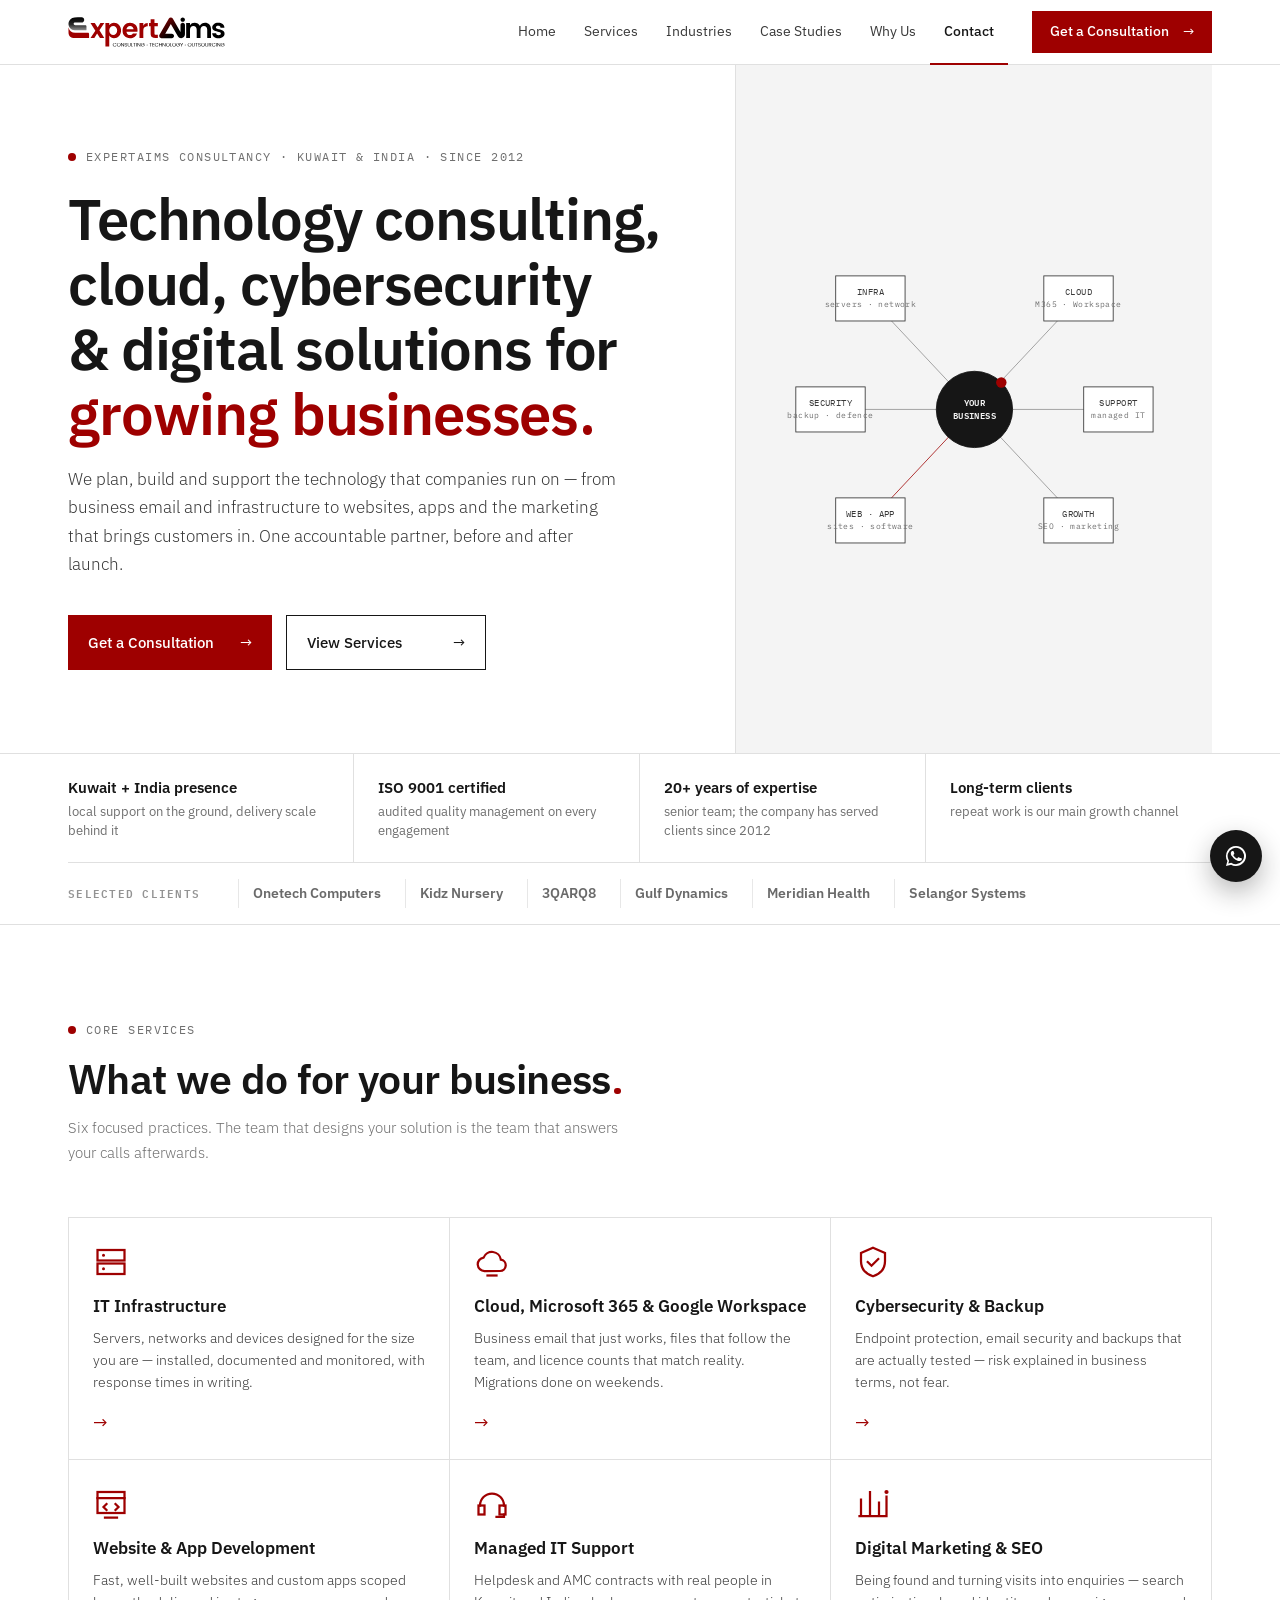
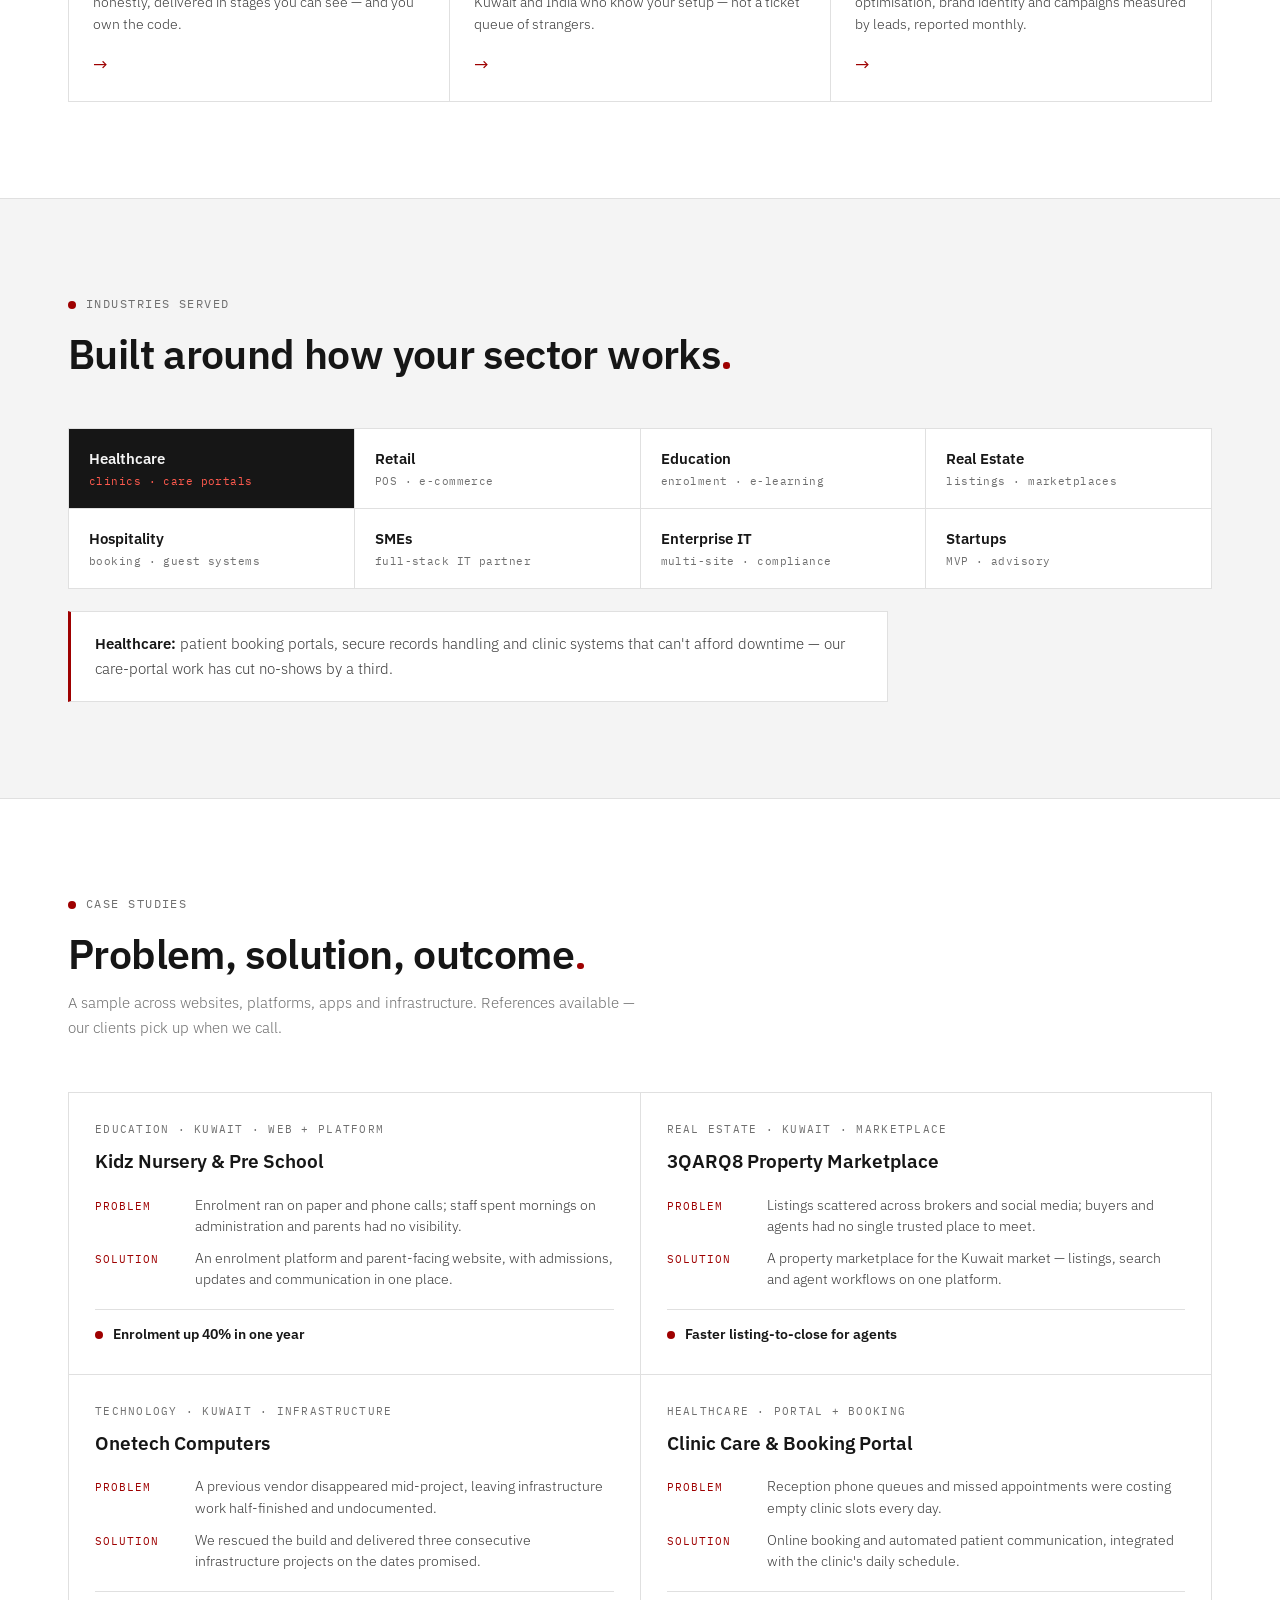
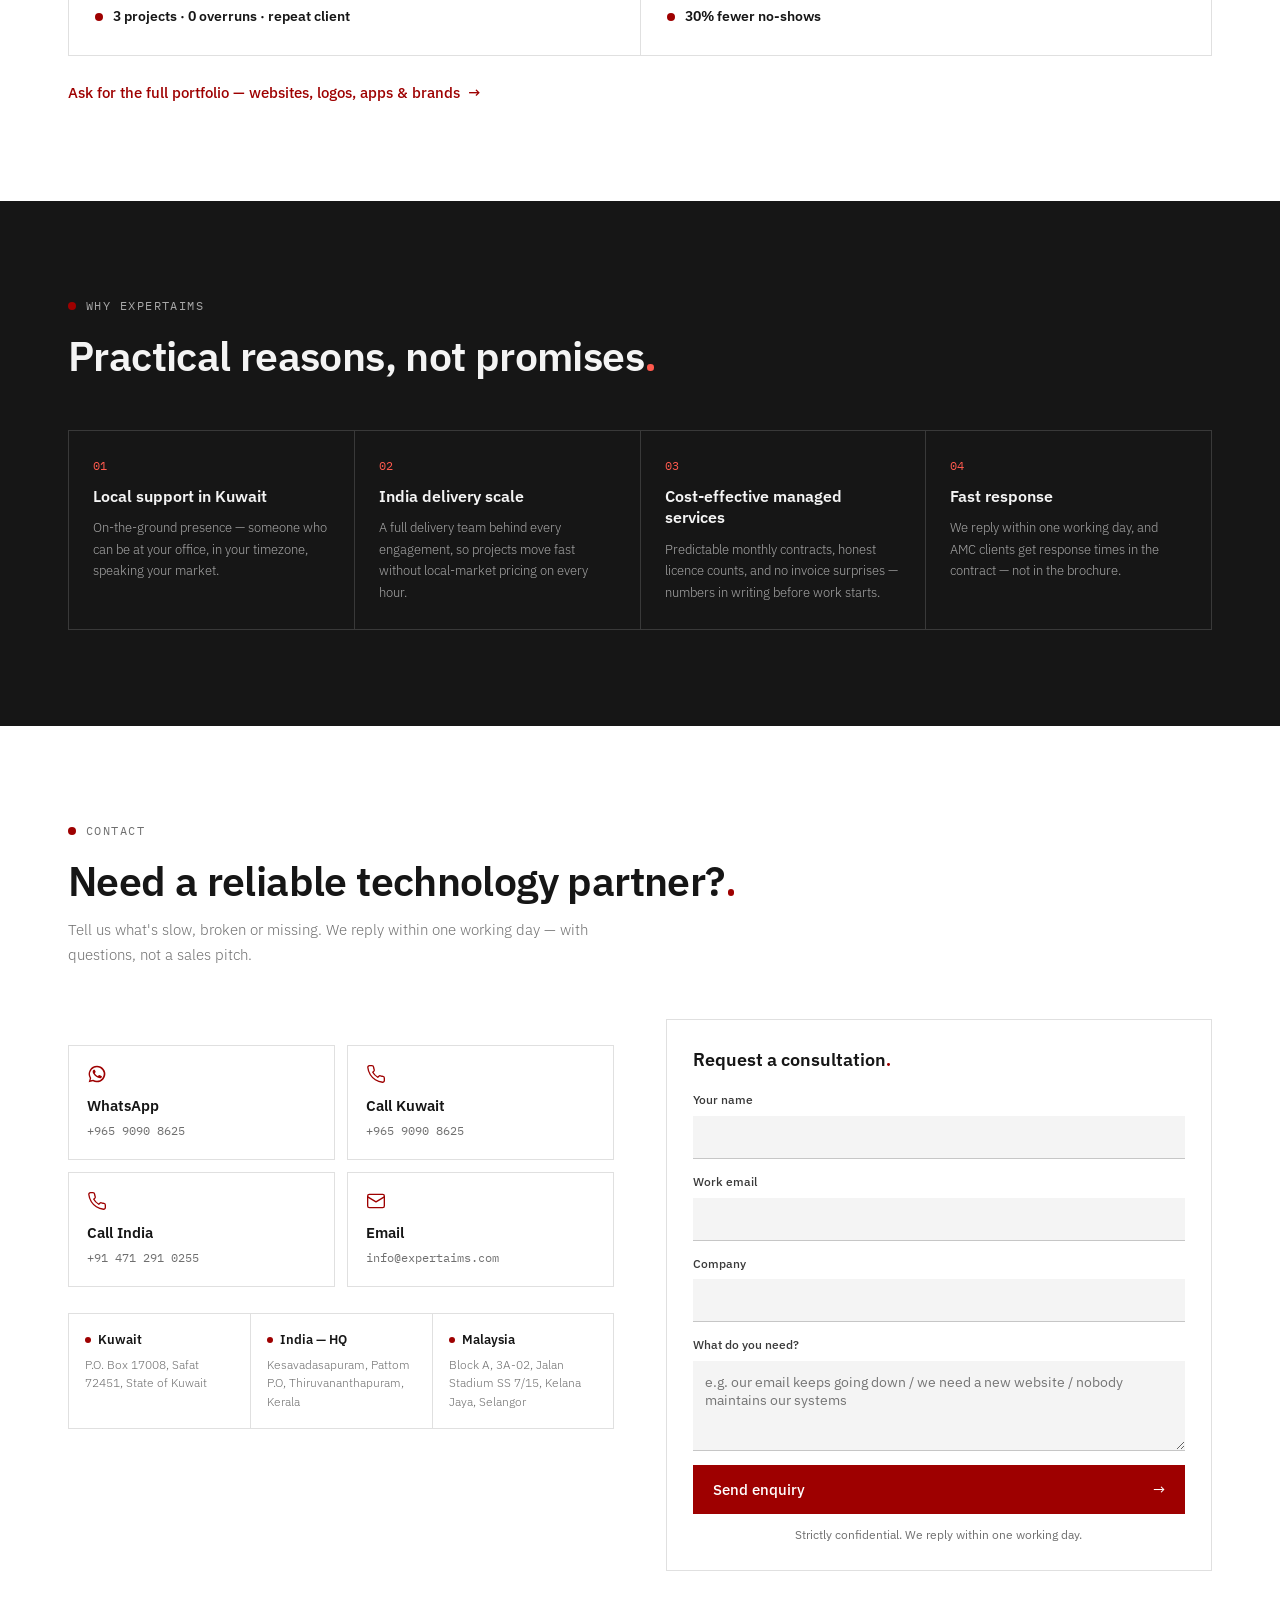
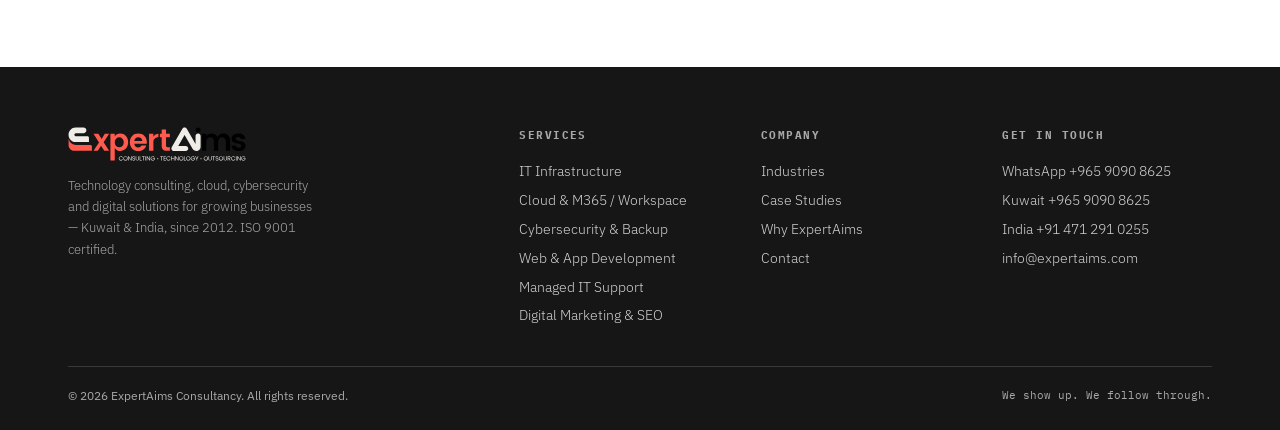
==== index.html @ 5365c7be "Enterprise Clean (v3): IBM/Infosys/Accenture-directed homepage Rebuilt the homepage to the client's " ====
<!DOCTYPE html>
<html lang="en">
<head>
<meta charset="UTF-8">
<meta name="viewport" content="width=device-width, initial-scale=1.0">
<title>ExpertAims — Technology Consulting, Cloud, Cybersecurity &amp; Digital Solutions</title>
<meta name="description" content="ExpertAims delivers technology consulting, cloud and Microsoft 365 / Google Workspace, cybersecurity, web and app development, managed IT support and digital marketing for growing businesses. Kuwait and India, since 2012.">
<meta name="keywords" content="technology consulting Kuwait, cloud solutions, Microsoft 365, Google Workspace, cybersecurity, managed IT support, web development, app development, digital marketing, SEO, India">
<meta name="author" content="ExpertAims Consultancy">
<meta name="theme-color" content="#ffffff">
<link rel="canonical" href="https://www.expertaims.com/">
<meta property="og:type" content="website">
<meta property="og:site_name" content="ExpertAims Consultancy">
<meta property="og:title" content="ExpertAims — Technology Consulting, Cloud, Cybersecurity &amp; Digital Solutions">
<meta property="og:description" content="Technology consulting, cloud, cybersecurity and digital solutions for growing businesses — Kuwait &amp; India, since 2012.">
<meta property="og:url" content="https://www.expertaims.com/">
<meta property="og:image" content="https://www.expertaims.com/assets/brand/og-image.png">
<meta property="og:image:width" content="1200">
<meta property="og:image:height" content="630">
<meta name="twitter:card" content="summary_large_image">
<meta name="twitter:title" content="ExpertAims — Technology Consulting &amp; Digital Solutions">
<meta name="twitter:image" content="https://www.expertaims.com/assets/brand/og-image.png">
<link rel="icon" type="image/svg+xml" href="assets/brand/logo-e.svg">
<link rel="icon" type="image/png" sizes="32x32" href="assets/brand/favicon-32.png">
<link rel="apple-touch-icon" sizes="180x180" href="assets/brand/apple-touch-icon.png">
<link rel="preconnect" href="https://fonts.googleapis.com">
<link rel="preconnect" href="https://fonts.gstatic.com" crossorigin>
<link href="https://fonts.googleapis.com/css2?family=IBM+Plex+Sans:wght@300;400;500;600;700&family=IBM+Plex+Mono:wght@400;500&display=swap" rel="stylesheet">
<script type="application/ld+json">
{
  "@context": "https://schema.org",
  "@type": "Organization",
  "name": "ExpertAims Consultancy",
  "alternateName": "EAC",
  "url": "https://www.expertaims.com/",
  "logo": "https://www.expertaims.com/assets/brand/logo-full.png",
  "slogan": "We show up. We follow through.",
  "foundingDate": "2012",
  "description": "Technology consulting, cloud and Microsoft 365 / Google Workspace, cybersecurity, web and app development, managed IT support and digital marketing for growing businesses. Kuwait and India.",
  "email": "info@expertaims.com",
  "sameAs": [
    "https://www.linkedin.com/company/expertaims",
    "https://www.facebook.com/expertaims",
    "https://www.instagram.com/expertaims"
  ],
  "address": [
    { "@type": "PostalAddress", "streetAddress": "P.O. Box 17008, Code No. 72451", "addressLocality": "Safat", "addressCountry": "KW" },
    { "@type": "PostalAddress", "streetAddress": "Mosque Lane, Kesavadasapuram, Pattom P.O", "addressLocality": "Thiruvananthapuram", "addressRegion": "Kerala", "addressCountry": "IN" },
    { "@type": "PostalAddress", "streetAddress": "Block A, 3A-02, Jalan Stadium SS 7/15, Kelana Jaya", "addressLocality": "Selangor", "postalCode": "47301", "addressCountry": "MY" }
  ],
  "contactPoint": [
    { "@type": "ContactPoint", "telephone": "+965-9090-8625", "contactType": "customer service", "areaServed": "KW" },
    { "@type": "ContactPoint", "telephone": "+91-471-2910255", "contactType": "customer service", "areaServed": "IN" }
  ]
}
</script>
<style>
/* ============================================================
   ExpertAims — "Enterprise Clean"
   References: IBM (tile grid, arrows, sharp corners, Plex),
   Accenture (bold typographic hero, single accent),
   Infosys (clean services journey). Brand red #9E0000.
   ============================================================ */
:root{
  --bg:#ffffff; --bg-2:#f4f4f4; --bg-3:#e8e8e8;
  --ink:#161616; --ink-2:#393939; --mut:#6f6f6f; --line:#e0e0e0; --line-2:#c6c6c6;
  --red:#9E0000; --red-deep:#6F0000;
  --dark:#161616; --d-text:#f4f4f4; --d-mut:#a8a8a8; --d-line:#393939; --d-red:#ff5a4e;
  --sans:'IBM Plex Sans',-apple-system,sans-serif; --mono:'IBM Plex Mono',monospace;
  --max:1240px; --gut:clamp(20px,4.5vw,48px);
}
*,*::before,*::after{box-sizing:border-box;margin:0;padding:0}
html{font-size:16px}
@media (prefers-reduced-motion:no-preference){html{scroll-behavior:smooth}}
body{background:var(--bg);color:var(--ink);font-family:var(--sans);line-height:1.55;-webkit-font-smoothing:antialiased;overflow-x:hidden}
img{max-width:100%;display:block}
a{color:inherit}
::selection{background:var(--red);color:#fff}
.wrap{max-width:var(--max);margin:0 auto;padding-left:var(--gut);padding-right:var(--gut)}

/* type */
.eyeb{font-family:var(--mono);font-size:12px;letter-spacing:.12em;text-transform:uppercase;color:var(--mut);display:flex;align-items:center;gap:10px}
.eyeb::before{content:'';width:8px;height:8px;border-radius:50%;background:var(--red);flex:none}
h1{font-weight:600;font-size:clamp(32px,4.6vw,58px);line-height:1.12;letter-spacing:-.02em;text-wrap:balance}
.h2{font-weight:600;font-size:clamp(26px,3.2vw,42px);line-height:1.15;letter-spacing:-.015em;text-wrap:balance}
.red{color:var(--red)}
.dot-t{display:inline-block;width:.16em;height:.16em;border-radius:50%;background:var(--red);margin-left:.08em}

/* buttons: sharp, enterprise */
.btn{display:inline-flex;align-items:center;justify-content:space-between;gap:26px;font-size:15px;font-weight:500;text-decoration:none;padding:15px 20px;min-width:200px;transition:background .15s,color .15s,border-color .15s;cursor:pointer;border:0;font-family:var(--sans)}
.btn::after{content:'→';font-weight:400}
.btn-red{background:var(--red);color:#fff}
.btn-red:hover{background:var(--red-deep)}
.btn-ghost{background:transparent;color:var(--ink);border:1px solid var(--ink)}
.btn-ghost:hover{background:var(--ink);color:#fff}
.alink{display:inline-flex;align-items:center;gap:8px;font-size:15px;font-weight:500;color:var(--red);text-decoration:none}
.alink::after{content:'→';transition:transform .18s}
.alink:hover::after{transform:translateX(5px)}

/* reveal */
.rv{opacity:0;transform:translateY(14px);transition:opacity .55s ease,transform .55s ease}
.rv.in{opacity:1;transform:none}
@media (prefers-reduced-motion:reduce){.rv{opacity:1;transform:none;transition:none}}

/* ───────── header ───────── */
header{position:sticky;top:0;z-index:100;background:rgba(255,255,255,.96);backdrop-filter:blur(8px);-webkit-backdrop-filter:blur(8px);border-bottom:1px solid var(--line)}
.bar{max-width:var(--max);margin:0 auto;padding:0 var(--gut);height:64px;display:flex;align-items:center;gap:24px}
.brand img{height:30px;width:auto;display:block}
nav.links{display:flex;margin-left:auto}
nav.links a{font-size:14px;font-weight:400;color:var(--ink-2);text-decoration:none;padding:20px 14px;border-bottom:2px solid transparent;transition:color .15s,border-color .15s;line-height:24px}
nav.links a:hover{color:var(--ink);border-bottom-color:var(--line-2)}
nav.links a.on{color:var(--ink);border-bottom-color:var(--red);font-weight:500}
.bar .btn{min-width:0;padding:10px 18px;font-size:14px;gap:14px}
.mbtn{display:none;width:40px;height:40px;flex-direction:column;align-items:center;justify-content:center;gap:5px;background:none;border:1px solid var(--line-2);cursor:pointer}
.mbtn span{width:16px;height:1.6px;background:var(--ink);transition:transform .2s,opacity .15s}
.mbtn.open span:nth-child(1){transform:translateY(6.6px) rotate(45deg)}
.mbtn.open span:nth-child(2){opacity:0}
.mbtn.open span:nth-child(3){transform:translateY(-6.6px) rotate(-45deg)}
.msheet{display:none;position:fixed;top:64px;left:0;right:0;z-index:99;background:#fff;border-bottom:1px solid var(--line);padding:6px var(--gut) 18px;flex-direction:column;box-shadow:0 24px 40px rgba(22,22,22,.12)}
.msheet.open{display:flex;animation:msIn .22s ease}
@keyframes msIn{from{opacity:0;transform:translateY(-6px)}to{opacity:1;transform:none}}
.msheet a{padding:14px 2px;font-size:15.5px;font-weight:500;color:var(--ink);text-decoration:none;border-bottom:1px solid var(--line)}
.msheet a.mcta{margin-top:12px;border:0;background:var(--red);color:#fff;text-align:center;padding:15px}
@media (max-width:940px){nav.links{display:none}.bar>.btn{display:none}.mbtn{display:flex;margin-left:auto}}

/* ───────── hero ───────── */
.hero{border-bottom:1px solid var(--line)}
.hero-in{display:grid;grid-template-columns:7fr 5fr;min-height:520px}
.hero-copy{padding:clamp(48px,6.5vw,96px) clamp(28px,4vw,64px) clamp(48px,6.5vw,96px) 0;display:flex;flex-direction:column;justify-content:center}
.hero-copy h1{margin:20px 0 18px}
.hero-copy .lede{font-size:clamp(15.5px,1.35vw,18px);font-weight:300;line-height:1.65;color:var(--ink-2);max-width:56ch}
.hero-ctas{display:flex;gap:14px;margin-top:36px;flex-wrap:wrap}
.hero-side{border-left:1px solid var(--line);background:var(--bg-2);display:flex;align-items:center;justify-content:center;padding:clamp(24px,3vw,44px)}
.sysmap{width:100%;max-width:420px;height:auto}
.sysmap .wire{stroke:var(--ink-2);stroke-width:1;fill:none;opacity:.5}
.sysmap .wire.r{stroke:var(--red);opacity:.9}
.sysmap .nd{fill:#fff;stroke:var(--ink-2);stroke-width:1}
.sysmap .nd.core{fill:var(--ink);stroke:var(--ink)}
.sysmap .pip{fill:var(--red)}
.sysmap text{font-family:var(--mono);font-size:10.5px;letter-spacing:.05em;fill:var(--ink-2)}
.sysmap .cap{fill:var(--mut);font-size:9px}
.sysmap .draw{stroke-dasharray:600;stroke-dashoffset:600;transition:stroke-dashoffset 1.5s ease .2s}
.sysmap.go .draw{stroke-dashoffset:0}
@media (prefers-reduced-motion:reduce){.sysmap .draw{stroke-dashoffset:0;transition:none}}
@media (max-width:900px){.hero-in{grid-template-columns:1fr}.hero-copy{padding-right:0}.hero-side{border-left:0;border-top:1px solid var(--line)}}

/* ───────── trust strip ───────── */
.trust{border-bottom:1px solid var(--line);background:#fff}
.trust-facts{display:grid;grid-template-columns:repeat(4,1fr)}
.tf{padding:22px 24px 22px 0;border-right:1px solid var(--line);display:flex;flex-direction:column;gap:3px}
.tf:not(:first-child){padding-left:24px}
.tf:last-child{border-right:0}
.tf b{font-size:15px;font-weight:600;color:var(--ink)}
.tf span{font-size:12.5px;color:var(--mut);line-height:1.5}
.clients{border-top:1px solid var(--line);padding:16px 0;display:flex;align-items:center;gap:10px;flex-wrap:wrap}
.clients .lab{font-family:var(--mono);font-size:10.5px;letter-spacing:.12em;text-transform:uppercase;color:var(--mut);margin-right:14px;flex:none}
.clients span{font-size:13.5px;font-weight:600;color:var(--ink-2);opacity:.75;padding:4px 14px;border-left:1px solid var(--line)}
.clients span:nth-of-type(1){border-left:0;padding-left:0}
@media (max-width:860px){.trust-facts{grid-template-columns:1fr 1fr}.tf{padding:16px 16px 16px 0}.tf:nth-child(2n){border-right:0}.tf:nth-child(-n+2){border-bottom:1px solid var(--line)}.tf:nth-child(2n+1){padding-left:0}.tf:nth-child(2n){padding-left:16px}}

/* ───────── sections ───────── */
section{padding:clamp(60px,7.5vw,104px) 0}
.sec-head{max-width:820px;margin-bottom:clamp(30px,4vw,52px)}
.sec-head .h2{margin-top:16px}
.sec-head .sub{font-size:15px;font-weight:300;color:var(--mut);margin-top:14px;max-width:64ch;line-height:1.65}

/* ───────── services: IBM clickable tiles ───────── */
.tiles{display:grid;grid-template-columns:repeat(3,1fr);gap:1px;background:var(--line);border:1px solid var(--line)}
.tile{background:#fff;padding:26px 24px 22px;min-height:230px;display:flex;flex-direction:column;text-decoration:none;position:relative;transition:background .15s}
.tile:hover{background:var(--bg-2)}
.tile .t-ic{width:36px;height:36px;color:var(--red);margin-bottom:16px}
.tile .t-ic svg{width:100%;height:100%;display:block}
.tile h3{font-size:16.5px;font-weight:600;color:var(--ink);margin-bottom:9px;line-height:1.3}
.tile p{font-size:13.5px;font-weight:300;line-height:1.65;color:var(--ink-2);flex:1}
.tile .t-arrow{margin-top:16px;font-size:18px;color:var(--red);transition:transform .18s;align-self:flex-start}
.tile:hover .t-arrow{transform:translateX(6px)}
.tile::before{content:'';position:absolute;top:0;left:0;right:0;height:2px;background:transparent;transition:background .15s}
.tile:hover::before{background:var(--red)}
@media (max-width:960px){.tiles{grid-template-columns:1fr 1fr}}
@media (max-width:600px){.tiles{grid-template-columns:1fr}.tile{min-height:0}}

/* ───────── industries ───────── */
#industries{background:var(--bg-2);border-top:1px solid var(--line);border-bottom:1px solid var(--line)}
.ind-grid{display:grid;grid-template-columns:repeat(4,1fr);gap:1px;background:var(--line);border:1px solid var(--line)}
.ind{background:#fff;padding:20px 20px;display:flex;flex-direction:column;gap:6px;cursor:pointer;border:0;text-align:left;font-family:var(--sans);transition:background .15s;position:relative}
.ind:hover{background:var(--bg-2)}
.ind b{font-size:15px;font-weight:600;color:var(--ink)}
.ind span{font-family:var(--mono);font-size:11px;color:var(--mut);letter-spacing:.04em}
.ind.on{background:var(--dark)}
.ind.on b{color:var(--d-text)}
.ind.on span{color:var(--d-red)}
.ind-note{margin-top:22px;background:#fff;border:1px solid var(--line);border-left:3px solid var(--red);padding:20px 24px;max-width:820px}
.ind-note p{font-size:14.5px;font-weight:300;line-height:1.7;color:var(--ink-2)}
.ind-note p b{font-weight:600;color:var(--ink)}
@media (max-width:900px){.ind-grid{grid-template-columns:1fr 1fr}}

/* ───────── case studies ───────── */
.cases{display:grid;grid-template-columns:repeat(2,1fr);gap:1px;background:var(--line);border:1px solid var(--line)}
.cs{background:#fff;padding:28px 26px;display:flex;flex-direction:column;gap:0;transition:background .15s;position:relative}
.cs:hover{background:var(--bg-2)}
.cs::before{content:'';position:absolute;top:0;left:0;right:0;height:2px;background:transparent;transition:background .15s}
.cs:hover::before{background:var(--red)}
.cs .c-tag{font-family:var(--mono);font-size:10.5px;letter-spacing:.12em;text-transform:uppercase;color:var(--mut);margin-bottom:10px}
.cs h3{font-size:19px;font-weight:600;color:var(--ink);margin-bottom:18px}
.cs dl{display:grid;grid-template-columns:86px 1fr;row-gap:10px;column-gap:14px;flex:1}
.cs dt{font-family:var(--mono);font-size:10.5px;letter-spacing:.1em;text-transform:uppercase;color:var(--red);padding-top:3px}
.cs dd{font-size:13.5px;font-weight:300;line-height:1.6;color:var(--ink-2)}
.cs .c-out{margin-top:18px;padding-top:14px;border-top:1px solid var(--line);font-size:14px;font-weight:600;color:var(--ink);display:flex;align-items:center;gap:10px}
.cs .c-out::before{content:'';width:8px;height:8px;border-radius:50%;background:var(--red);flex:none}
@media (max-width:800px){.cases{grid-template-columns:1fr}}

/* ───────── why: dark band ───────── */
#why{background:var(--dark);color:var(--d-text)}
#why .eyeb{color:var(--d-mut)}
#why .h2{color:var(--d-text)}
#why .sub{color:var(--d-mut)}
.why-grid{display:grid;grid-template-columns:repeat(4,1fr);gap:1px;background:var(--d-line);border:1px solid var(--d-line)}
.wy{background:var(--dark);padding:26px 24px;display:flex;flex-direction:column;gap:10px}
.wy .n{font-family:var(--mono);font-size:12px;color:var(--d-red)}
.wy h3{font-size:16px;font-weight:600;color:var(--d-text);line-height:1.35}
.wy p{font-size:13px;font-weight:300;line-height:1.65;color:var(--d-mut)}
@media (max-width:900px){.why-grid{grid-template-columns:1fr 1fr}}
@media (max-width:560px){.why-grid{grid-template-columns:1fr}}

/* ───────── contact ───────── */
#contact .grid{display:grid;grid-template-columns:1fr 1fr;gap:clamp(28px,4vw,56px);align-items:start}
.chan{display:grid;grid-template-columns:1fr 1fr;gap:12px;margin-top:26px}
.ch{display:flex;flex-direction:column;gap:5px;text-decoration:none;border:1px solid var(--line);padding:18px;transition:border-color .15s,background .15s;position:relative}
.ch:hover{border-color:var(--red);background:var(--bg-2)}
.ch svg{width:20px;height:20px;color:var(--red);margin-bottom:6px}
.ch b{font-size:14.5px;font-weight:600;color:var(--ink)}
.ch span{font-family:var(--mono);font-size:12px;color:var(--mut)}
.offices3{display:grid;grid-template-columns:repeat(3,1fr);gap:1px;background:var(--line);border:1px solid var(--line);margin-top:26px}
.of{background:#fff;padding:16px 16px}
.of b{font-size:13px;font-weight:600;color:var(--ink);display:flex;align-items:center;gap:7px;margin-bottom:6px}
.of b::before{content:'';width:6px;height:6px;border-radius:50%;background:var(--red)}
.of p{font-size:12px;font-weight:300;color:var(--mut);line-height:1.55}
.form{border:1px solid var(--line);padding:26px}
.form h3{font-size:18px;font-weight:600;margin-bottom:18px}
.ff{display:flex;flex-direction:column;gap:6px;margin-bottom:14px}
.ff span{font-size:12px;font-weight:500;color:var(--ink-2)}
.ff input,.ff textarea{font-family:var(--sans);font-size:14px;color:var(--ink);background:var(--bg-2);border:0;border-bottom:1px solid var(--line-2);padding:12px;transition:border-color .15s,background .15s}
.ff textarea{resize:vertical;min-height:90px}
.ff input:focus,.ff textarea:focus{outline:none;border-bottom-color:var(--red);background:#fff;box-shadow:inset 0 0 0 1px var(--line)}
.ff.bad input,.ff.bad textarea{border-bottom-color:var(--red);background:#fdf4f4}
.form .btn{width:100%;min-width:0}
.f-note{font-size:11.5px;color:var(--mut);text-align:center;margin-top:12px}
@media (max-width:900px){#contact .grid{grid-template-columns:1fr}.offices3{grid-template-columns:1fr}}
@media (max-width:560px){.chan{grid-template-columns:1fr}}

/* ───────── footer ───────── */
footer{background:var(--dark);color:var(--d-text);padding:clamp(40px,5vw,60px) 0 24px}
.fgrid{display:grid;grid-template-columns:2fr 1fr 1fr 1fr;gap:32px}
.fgrid img{height:34px;width:auto;margin-bottom:14px}
.fgrid .fp{font-size:13px;font-weight:300;color:var(--d-mut);line-height:1.65;max-width:32ch}
.fcol h4{font-family:var(--mono);font-size:10.5px;letter-spacing:.14em;text-transform:uppercase;color:var(--d-mut);margin-bottom:14px}
.fcol a{display:block;font-size:13.5px;font-weight:300;color:var(--d-text);opacity:.85;text-decoration:none;padding:4px 0}
.fcol a:hover{color:var(--d-red);opacity:1}
.fbar{border-top:1px solid var(--d-line);margin-top:36px;padding-top:20px;display:flex;justify-content:space-between;gap:12px;flex-wrap:wrap;font-size:12px;color:var(--d-mut)}
.fbar .mono{font-family:var(--mono);font-size:11px}
@media (max-width:860px){.fgrid{grid-template-columns:1fr 1fr}}
@media (max-width:560px){.fgrid{grid-template-columns:1fr}}

/* WhatsApp fab */
.wa{position:fixed;right:18px;bottom:18px;z-index:90;width:52px;height:52px;border-radius:50%;background:#161616;display:flex;align-items:center;justify-content:center;box-shadow:0 10px 26px rgba(22,22,22,.3);transition:background .15s,transform .15s}
.wa:hover{background:var(--red);transform:translateY(-3px)}
.wa svg{width:24px;height:24px;color:#fff}

.skip{position:fixed;top:-48px;left:14px;z-index:400;background:var(--red);color:#fff;font-weight:600;font-size:13px;padding:10px 18px;text-decoration:none;transition:top .2s}
.skip:focus{top:0}
:focus-visible{outline:2px solid var(--red);outline-offset:2px}

@media print{header,.wa,.skip,.mbtn,.msheet,.hero-ctas,.form{display:none !important}section{padding:18px 0}}
</style>
</head>
<body>
<a class="skip" href="#services">Skip to content</a>

<header>
  <div class="bar">
    <a class="brand" href="#top" aria-label="ExpertAims home"><img src="assets/brand/logo-full.svg" alt="ExpertAims — Consulting · Technology · Outsourcing" width="718" height="137"></a>
    <nav class="links" aria-label="Primary">
      <a href="#top" class="on">Home</a>
      <a href="#services">Services</a>
      <a href="#industries">Industries</a>
      <a href="#work">Case Studies</a>
      <a href="#why">Why Us</a>
      <a href="#contact">Contact</a>
    </nav>
    <a class="btn btn-red" href="#contact">Get a Consultation</a>
    <button class="mbtn" id="mbtn" aria-label="Open menu" aria-expanded="false" aria-controls="msheet"><span></span><span></span><span></span></button>
  </div>
</header>
<div class="msheet" id="msheet" aria-label="Mobile navigation">
  <a href="#top">Home</a>
  <a href="#services">Services</a>
  <a href="#industries">Industries</a>
  <a href="#work">Case Studies</a>
  <a href="#why">Why Us</a>
  <a href="#contact">Contact</a>
  <a class="mcta" href="#contact">Get a Consultation →</a>
</div>

<main id="top">

<!-- ═════════ HERO ═════════ -->
<div class="hero">
  <div class="wrap hero-in">
    <div class="hero-copy">
      <p class="eyeb rv">ExpertAims Consultancy · Kuwait &amp; India · since 2012</p>
      <h1 class="rv">Technology consulting, cloud, cybersecurity &amp; digital solutions for <span class="red">growing businesses</span><span class="dot-t" aria-hidden="true"></span></h1>
      <p class="lede rv">We plan, build and support the technology that companies run on — from business email and infrastructure to websites, apps and the marketing that brings customers in. One accountable partner, before and after launch.</p>
      <div class="hero-ctas rv">
        <a class="btn btn-red" href="#contact">Get a Consultation</a>
        <a class="btn btn-ghost" href="#services">View Services</a>
      </div>
    </div>
    <div class="hero-side rv">
      <svg class="sysmap" id="sysmap" viewBox="0 0 460 400" role="img" aria-label="Diagram: ExpertAims connects infrastructure, cloud, security, support, web and growth around your business">
        <path class="wire draw" d="M230 200 L110 72"/>
        <path class="wire draw" d="M230 200 L350 72"/>
        <path class="wire draw" d="M230 200 L64 200"/>
        <path class="wire draw" d="M230 200 L396 200"/>
        <path class="wire r draw" d="M230 200 L110 328"/>
        <path class="wire draw" d="M230 200 L350 328"/>
        <g>
          <rect class="nd" x="70" y="46" width="80" height="52"/><text x="110" y="68" text-anchor="middle">INFRA</text><text class="cap" x="110" y="82" text-anchor="middle">servers · network</text>
          <rect class="nd" x="310" y="46" width="80" height="52"/><text x="350" y="68" text-anchor="middle">CLOUD</text><text class="cap" x="350" y="82" text-anchor="middle">M365 · Workspace</text>
          <rect class="nd" x="24" y="174" width="80" height="52"/><text x="64" y="196" text-anchor="middle">SECURITY</text><text class="cap" x="64" y="210" text-anchor="middle">backup · defence</text>
          <rect class="nd" x="356" y="174" width="80" height="52"/><text x="396" y="196" text-anchor="middle">SUPPORT</text><text class="cap" x="396" y="210" text-anchor="middle">managed IT</text>
          <rect class="nd" x="70" y="302" width="80" height="52"/><text x="110" y="324" text-anchor="middle">WEB · APP</text><text class="cap" x="110" y="338" text-anchor="middle">sites · software</text>
          <rect class="nd" x="310" y="302" width="80" height="52"/><text x="350" y="324" text-anchor="middle">GROWTH</text><text class="cap" x="350" y="338" text-anchor="middle">SEO · marketing</text>
        </g>
        <circle class="nd core" cx="230" cy="200" r="44"/>
        <text x="230" y="196" text-anchor="middle" style="fill:#f4f4f4;font-weight:600">YOUR</text>
        <text x="230" y="211" text-anchor="middle" style="fill:#f4f4f4;font-weight:600">BUSINESS</text>
        <circle class="pip" cx="261" cy="169" r="6"/>
      </svg>
    </div>
  </div>
</div>

<!-- ═════════ TRUST STRIP ═════════ -->
<div class="trust">
  <div class="wrap">
    <div class="trust-facts rv" role="list" aria-label="Company credentials">
      <div class="tf" role="listitem"><b>Kuwait + India presence</b><span>local support on the ground, delivery scale behind it</span></div>
      <div class="tf" role="listitem"><b>ISO 9001 certified</b><span>audited quality management on every engagement</span></div>
      <div class="tf" role="listitem"><b>20+ years of expertise</b><span>senior team; the company has served clients since 2012</span></div>
      <div class="tf" role="listitem"><b>Long-term clients</b><span>repeat work is our main growth channel</span></div>
    </div>
    <div class="clients rv" aria-label="Selected clients">
      <span class="lab">Selected clients</span>
      <span>Onetech Computers</span><span>Kidz Nursery</span><span>3QARQ8</span><span>Gulf Dynamics</span><span>Meridian Health</span><span>Selangor Systems</span>
    </div>
  </div>
</div>

<!-- ═════════ SERVICES ═════════ -->
<section id="services">
  <div class="wrap">
    <div class="sec-head">
      <p class="eyeb rv">Core services</p>
      <h2 class="h2 rv">What we do for your business<span class="dot-t" aria-hidden="true"></span></h2>
      <p class="sub rv">Six focused practices. The team that designs your solution is the team that answers your calls afterwards.</p>
    </div>
    <div class="tiles rv">
      <a class="tile" href="#contact">
        <span class="t-ic"><svg viewBox="0 0 24 24" fill="none" stroke="currentColor" stroke-width="1.5" stroke-linecap="square"><rect x="3" y="4" width="18" height="7"/><rect x="3" y="13" width="18" height="7"/><circle cx="7" cy="7.5" r="1" fill="currentColor" stroke="none"/><circle cx="7" cy="16.5" r="1" fill="currentColor" stroke="none"/></svg></span>
        <h3>IT Infrastructure</h3>
        <p>Servers, networks and devices designed for the size you are — installed, documented and monitored, with response times in writing.</p>
        <span class="t-arrow" aria-hidden="true">→</span>
      </a>
      <a class="tile" href="#contact">
        <span class="t-ic"><svg viewBox="0 0 24 24" fill="none" stroke="currentColor" stroke-width="1.5" stroke-linecap="square"><path d="M7 18a4.5 4.5 0 0 1-.6-8.96 6 6 0 0 1 11.5 1.4A3.8 3.8 0 0 1 17.4 18H7z"/><path d="M9 21h6"/></svg></span>
        <h3>Cloud, Microsoft 365 &amp; Google Workspace</h3>
        <p>Business email that just works, files that follow the team, and licence counts that match reality. Migrations done on weekends.</p>
        <span class="t-arrow" aria-hidden="true">→</span>
      </a>
      <a class="tile" href="#contact">
        <span class="t-ic"><svg viewBox="0 0 24 24" fill="none" stroke="currentColor" stroke-width="1.5" stroke-linecap="square"><path d="M12 2.5l8 3.5v5.5c0 5-3.4 8.5-8 10-4.6-1.5-8-5-8-10V6z"/><path d="M8.5 12l2.5 2.5 4.5-4.5"/></svg></span>
        <h3>Cybersecurity &amp; Backup</h3>
        <p>Endpoint protection, email security and backups that are actually tested — risk explained in business terms, not fear.</p>
        <span class="t-arrow" aria-hidden="true">→</span>
      </a>
      <a class="tile" href="#contact">
        <span class="t-ic"><svg viewBox="0 0 24 24" fill="none" stroke="currentColor" stroke-width="1.5" stroke-linecap="square"><rect x="3" y="4" width="18" height="14"/><path d="M3 8h18M8 21h8"/><path d="M9 12l-2 2 2 2M15 12l2 2-2 2"/></svg></span>
        <h3>Website &amp; App Development</h3>
        <p>Fast, well-built websites and custom apps scoped honestly, delivered in stages you can see — and you own the code.</p>
        <span class="t-arrow" aria-hidden="true">→</span>
      </a>
      <a class="tile" href="#contact">
        <span class="t-ic"><svg viewBox="0 0 24 24" fill="none" stroke="currentColor" stroke-width="1.5" stroke-linecap="square"><path d="M4 13a8 8 0 0 1 16 0"/><rect x="3" y="13" width="4" height="6"/><rect x="17" y="13" width="4" height="6"/><path d="M20 19v1.5h-5"/></svg></span>
        <h3>Managed IT Support</h3>
        <p>Helpdesk and AMC contracts with real people in Kuwait and India who know your setup — not a ticket queue of strangers.</p>
        <span class="t-arrow" aria-hidden="true">→</span>
      </a>
      <a class="tile" href="#contact">
        <span class="t-ic"><svg viewBox="0 0 24 24" fill="none" stroke="currentColor" stroke-width="1.5" stroke-linecap="square"><path d="M3 20h18M4 20V9M10 20V4M16 20v-9M21 20V7"/><circle cx="21" cy="4" r="1.4" fill="currentColor" stroke="none"/></svg></span>
        <h3>Digital Marketing &amp; SEO</h3>
        <p>Being found and turning visits into enquiries — search optimisation, brand identity and campaigns measured by leads, reported monthly.</p>
        <span class="t-arrow" aria-hidden="true">→</span>
      </a>
    </div>
  </div>
</section>

<!-- ═════════ INDUSTRIES ═════════ -->
<section id="industries">
  <div class="wrap">
    <div class="sec-head">
      <p class="eyeb rv">Industries served</p>
      <h2 class="h2 rv">Built around how your sector works<span class="dot-t" aria-hidden="true"></span></h2>
    </div>
    <div class="ind-grid rv" id="inds">
      <button class="ind on" data-k="health"><b>Healthcare</b><span>clinics · care portals</span></button>
      <button class="ind" data-k="retail"><b>Retail</b><span>POS · e-commerce</span></button>
      <button class="ind" data-k="edu"><b>Education</b><span>enrolment · e-learning</span></button>
      <button class="ind" data-k="realestate"><b>Real Estate</b><span>listings · marketplaces</span></button>
      <button class="ind" data-k="hosp"><b>Hospitality</b><span>booking · guest systems</span></button>
      <button class="ind" data-k="sme"><b>SMEs</b><span>full-stack IT partner</span></button>
      <button class="ind" data-k="corp"><b>Enterprise IT</b><span>multi-site · compliance</span></button>
      <button class="ind" data-k="startup"><b>Startups</b><span>MVP · advisory</span></button>
    </div>
    <div class="ind-note rv" aria-live="polite"><p id="indText"><b>Healthcare:</b> patient booking portals, secure records handling and clinic systems that can't afford downtime — our care-portal work has cut no-shows by a third.</p></div>
  </div>
</section>

<!-- ═════════ CASE STUDIES ═════════ -->
<section id="work">
  <div class="wrap">
    <div class="sec-head">
      <p class="eyeb rv">Case studies</p>
      <h2 class="h2 rv">Problem, solution, outcome<span class="dot-t" aria-hidden="true"></span></h2>
      <p class="sub rv">A sample across websites, platforms, apps and infrastructure. References available — our clients pick up when we call.</p>
    </div>
    <div class="cases rv">
      <div class="cs">
        <span class="c-tag">Education · Kuwait · web + platform</span>
        <h3>Kidz Nursery &amp; Pre School</h3>
        <dl>
          <dt>Problem</dt><dd>Enrolment ran on paper and phone calls; staff spent mornings on administration and parents had no visibility.</dd>
          <dt>Solution</dt><dd>An enrolment platform and parent-facing website, with admissions, updates and communication in one place.</dd>
        </dl>
        <div class="c-out">Enrolment up 40% in one year</div>
      </div>
      <div class="cs">
        <span class="c-tag">Real estate · Kuwait · marketplace</span>
        <h3>3QARQ8 Property Marketplace</h3>
        <dl>
          <dt>Problem</dt><dd>Listings scattered across brokers and social media; buyers and agents had no single trusted place to meet.</dd>
          <dt>Solution</dt><dd>A property marketplace for the Kuwait market — listings, search and agent workflows on one platform.</dd>
        </dl>
        <div class="c-out">Faster listing-to-close for agents</div>
      </div>
      <div class="cs">
        <span class="c-tag">Technology · Kuwait · infrastructure</span>
        <h3>Onetech Computers</h3>
        <dl>
          <dt>Problem</dt><dd>A previous vendor disappeared mid-project, leaving infrastructure work half-finished and undocumented.</dd>
          <dt>Solution</dt><dd>We rescued the build and delivered three consecutive infrastructure projects on the dates promised.</dd>
        </dl>
        <div class="c-out">3 projects · 0 overruns · repeat client</div>
      </div>
      <div class="cs">
        <span class="c-tag">Healthcare · portal + booking</span>
        <h3>Clinic Care &amp; Booking Portal</h3>
        <dl>
          <dt>Problem</dt><dd>Reception phone queues and missed appointments were costing empty clinic slots every day.</dd>
          <dt>Solution</dt><dd>Online booking and automated patient communication, integrated with the clinic's daily schedule.</dd>
        </dl>
        <div class="c-out">30% fewer no-shows</div>
      </div>
    </div>
    <p class="rv" style="margin-top:24px"><a class="alink" href="#contact">Ask for the full portfolio — websites, logos, apps &amp; brands</a></p>
  </div>
</section>

<!-- ═════════ WHY ═════════ -->
<section id="why">
  <div class="wrap">
    <div class="sec-head">
      <p class="eyeb rv">Why ExpertAims</p>
      <h2 class="h2 rv">Practical reasons, not promises<span class="dot-t" aria-hidden="true" style="background:var(--d-red)"></span></h2>
    </div>
    <div class="why-grid rv">
      <div class="wy"><span class="n">01</span><h3>Local support in Kuwait</h3><p>On-the-ground presence — someone who can be at your office, in your timezone, speaking your market.</p></div>
      <div class="wy"><span class="n">02</span><h3>India delivery scale</h3><p>A full delivery team behind every engagement, so projects move fast without local-market pricing on every hour.</p></div>
      <div class="wy"><span class="n">03</span><h3>Cost-effective managed services</h3><p>Predictable monthly contracts, honest licence counts, and no invoice surprises — numbers in writing before work starts.</p></div>
      <div class="wy"><span class="n">04</span><h3>Fast response</h3><p>We reply within one working day, and AMC clients get response times in the contract — not in the brochure.</p></div>
    </div>
  </div>
</section>

<!-- ═════════ CONTACT ═════════ -->
<section id="contact">
  <div class="wrap">
    <div class="sec-head">
      <p class="eyeb rv">Contact</p>
      <h2 class="h2 rv">Need a reliable technology partner?<span class="dot-t" aria-hidden="true"></span></h2>
      <p class="sub rv">Tell us what's slow, broken or missing. We reply within one working day — with questions, not a sales pitch.</p>
    </div>
    <div class="grid">
      <div class="rv">
        <div class="chan">
          <a class="ch" href="https://wa.me/96590908625" target="_blank" rel="noopener">
            <svg viewBox="0 0 24 24" fill="currentColor"><path d="M12 2a10 10 0 0 0-8.6 15.1L2 22l5.1-1.3A10 10 0 1 0 12 2zm0 18.2c-1.6 0-3.1-.4-4.4-1.2l-.3-.2-3 .8.8-2.9-.2-.3A8.2 8.2 0 1 1 12 20.2zm4.6-6.1c-.3-.1-1.5-.8-1.8-.9-.2-.1-.4-.1-.6.1-.2.3-.7.9-.8 1-.2.2-.3.2-.6.1a6.7 6.7 0 0 1-3.3-2.9c-.3-.4 0-.6.1-.8l.4-.5c.1-.2.2-.3.3-.5v-.5c0-.1-.6-1.4-.8-1.9-.2-.5-.4-.4-.6-.4h-.5c-.2 0-.5.1-.7.3-.2.3-.9.9-.9 2.2s.9 2.6 1.1 2.7c.1.2 1.9 3 4.7 4.2.7.3 1.2.5 1.6.6.7.2 1.3.2 1.8.1.6-.1 1.5-.6 1.7-1.2.2-.6.2-1.1.2-1.2-.1-.1-.2-.2-.5-.3z"/></svg>
            <b>WhatsApp</b><span>+965 9090 8625</span>
          </a>
          <a class="ch" href="tel:+96590908625">
            <svg viewBox="0 0 24 24" fill="none" stroke="currentColor" stroke-width="1.6" stroke-linecap="round" stroke-linejoin="round"><path d="M22 16.9v3a2 2 0 0 1-2.2 2 19.8 19.8 0 0 1-8.6-3 19.5 19.5 0 0 1-6-6 19.8 19.8 0 0 1-3-8.7A2 2 0 0 1 4.1 2h3a2 2 0 0 1 2 1.7c.1 1 .4 2 .7 2.8a2 2 0 0 1-.4 2.1L8.1 9.9a16 16 0 0 0 6 6l1.3-1.3a2 2 0 0 1 2.1-.4c.9.3 1.9.6 2.8.7a2 2 0 0 1 1.7 2z"/></svg>
            <b>Call Kuwait</b><span>+965 9090 8625</span>
          </a>
          <a class="ch" href="tel:+914712910255">
            <svg viewBox="0 0 24 24" fill="none" stroke="currentColor" stroke-width="1.6" stroke-linecap="round" stroke-linejoin="round"><path d="M22 16.9v3a2 2 0 0 1-2.2 2 19.8 19.8 0 0 1-8.6-3 19.5 19.5 0 0 1-6-6 19.8 19.8 0 0 1-3-8.7A2 2 0 0 1 4.1 2h3a2 2 0 0 1 2 1.7c.1 1 .4 2 .7 2.8a2 2 0 0 1-.4 2.1L8.1 9.9a16 16 0 0 0 6 6l1.3-1.3a2 2 0 0 1 2.1-.4c.9.3 1.9.6 2.8.7a2 2 0 0 1 1.7 2z"/></svg>
            <b>Call India</b><span>+91 471 291 0255</span>
          </a>
          <a class="ch" href="mailto:info@expertaims.com">
            <svg viewBox="0 0 24 24" fill="none" stroke="currentColor" stroke-width="1.6" stroke-linecap="round" stroke-linejoin="round"><rect x="2" y="4" width="20" height="16" rx="2"/><path d="m22 7-10 6L2 7"/></svg>
            <b>Email</b><span>info@expertaims.com</span>
          </a>
        </div>
        <div class="offices3">
          <div class="of"><b>Kuwait</b><p>P.O. Box 17008, Safat 72451, State of Kuwait</p></div>
          <div class="of"><b>India — HQ</b><p>Kesavadasapuram, Pattom P.O, Thiruvananthapuram, Kerala</p></div>
          <div class="of"><b>Malaysia</b><p>Block A, 3A-02, Jalan Stadium SS 7/15, Kelana Jaya, Selangor</p></div>
        </div>
      </div>
      <form class="form rv" id="cf" novalidate>
        <h3>Request a consultation<span class="dot-t" aria-hidden="true"></span></h3>
        <label class="ff"><span>Your name</span><input type="text" name="name" autocomplete="name" required></label>
        <label class="ff"><span>Work email</span><input type="email" name="email" autocomplete="email" required></label>
        <label class="ff"><span>Company</span><input type="text" name="company" autocomplete="organization"></label>
        <label class="ff"><span>What do you need?</span><textarea name="msg" placeholder="e.g. our email keeps going down / we need a new website / nobody maintains our systems" required></textarea></label>
        <button class="btn btn-red" type="submit">Send enquiry</button>
        <p class="f-note" id="cfNote">Strictly confidential. We reply within one working day.</p>
      </form>
    </div>
  </div>
</section>

</main>

<footer>
  <div class="wrap">
    <div class="fgrid">
      <div>
        <img src="assets/brand/logo-full-dark.svg" alt="ExpertAims — Consulting · Technology · Outsourcing" width="718" height="137">
        <p class="fp">Technology consulting, cloud, cybersecurity and digital solutions for growing businesses — Kuwait &amp; India, since 2012. ISO 9001 certified.</p>
      </div>
      <div class="fcol">
        <h4>Services</h4>
        <a href="#services">IT Infrastructure</a>
        <a href="#services">Cloud &amp; M365 / Workspace</a>
        <a href="#services">Cybersecurity &amp; Backup</a>
        <a href="#services">Web &amp; App Development</a>
        <a href="#services">Managed IT Support</a>
        <a href="#services">Digital Marketing &amp; SEO</a>
      </div>
      <div class="fcol">
        <h4>Company</h4>
        <a href="#industries">Industries</a>
        <a href="#work">Case Studies</a>
        <a href="#why">Why ExpertAims</a>
        <a href="#contact">Contact</a>
      </div>
      <div class="fcol">
        <h4>Get in touch</h4>
        <a href="https://wa.me/96590908625" target="_blank" rel="noopener">WhatsApp +965 9090 8625</a>
        <a href="tel:+96590908625">Kuwait +965 9090 8625</a>
        <a href="tel:+914712910255">India +91 471 291 0255</a>
        <a href="mailto:info@expertaims.com">info@expertaims.com</a>
      </div>
    </div>
    <div class="fbar">
      <span>© <span id="yr">2026</span> ExpertAims Consultancy. All rights reserved.</span>
      <span class="mono">We show up. We follow through.</span>
    </div>
  </div>
</footer>

<a class="wa" href="https://wa.me/96590908625" target="_blank" rel="noopener" aria-label="Chat with ExpertAims on WhatsApp">
  <svg viewBox="0 0 24 24" fill="currentColor"><path d="M12 2a10 10 0 0 0-8.6 15.1L2 22l5.1-1.3A10 10 0 1 0 12 2zm0 18.2c-1.6 0-3.1-.4-4.4-1.2l-.3-.2-3 .8.8-2.9-.2-.3A8.2 8.2 0 1 1 12 20.2zm4.6-6.1c-.3-.1-1.5-.8-1.8-.9-.2-.1-.4-.1-.6.1-.2.3-.7.9-.8 1-.2.2-.3.2-.6.1a6.7 6.7 0 0 1-3.3-2.9c-.3-.4 0-.6.1-.8l.4-.5c.1-.2.2-.3.3-.5v-.5c0-.1-.6-1.4-.8-1.9-.2-.5-.4-.4-.6-.4h-.5c-.2 0-.5.1-.7.3-.2.3-.9.9-.9 2.2s.9 2.6 1.1 2.7c.1.2 1.9 3 4.7 4.2.7.3 1.2.5 1.6.6.7.2 1.3.2 1.8.1.6-.1 1.5-.6 1.7-1.2.2-.6.2-1.1.2-1.2-.1-.1-.2-.2-.5-.3z"/></svg>
</a>

<script>
document.getElementById('yr').textContent = new Date().getFullYear();
// mobile menu
(function(){
  var b=document.getElementById('mbtn'),s=document.getElementById('msheet');
  function set(o){b.classList.toggle('open',o);s.classList.toggle('open',o);b.setAttribute('aria-expanded',o?'true':'false');}
  b.addEventListener('click',function(){set(!s.classList.contains('open'));});
  s.addEventListener('click',function(e){if(e.target.closest('a'))set(false);});
  document.addEventListener('keydown',function(e){if(e.key==='Escape')set(false);});
  window.addEventListener('resize',function(){if(window.innerWidth>940)set(false);});
})();
// reveal
(function(){
  var els=document.querySelectorAll('.rv');
  if(!('IntersectionObserver' in window)){els.forEach(function(e){e.classList.add('in');});return;}
  var io=new IntersectionObserver(function(es){es.forEach(function(e){if(e.isIntersecting){e.target.classList.add('in');io.unobserve(e.target);}});},{threshold:.1});
  els.forEach(function(e){io.observe(e);});
})();
// hero map draw
(function(){
  var m=document.getElementById('sysmap');if(!m)return;
  if(!('IntersectionObserver' in window)){m.classList.add('go');return;}
  var io=new IntersectionObserver(function(es){es.forEach(function(e){if(e.isIntersecting){m.classList.add('go');io.disconnect();}});},{threshold:.3});
  io.observe(m);
})();
// scrollspy
(function(){
  var links=document.querySelectorAll('nav.links a');
  var byHref={};links.forEach(function(l){byHref[l.getAttribute('href')]=l;});
  if(!('IntersectionObserver' in window))return;
  var io=new IntersectionObserver(function(es){
    es.forEach(function(e){
      if(e.isIntersecting){
        links.forEach(function(l){l.classList.remove('on');});
        var l=byHref['#'+e.target.id];if(l)l.classList.add('on');
      }
    });
  },{rootMargin:'-40% 0px -50% 0px'});
  ['services','industries','work','why','contact'].forEach(function(id){var t=document.getElementById(id);if(t)io.observe(t);});
})();
// industries
(function(){
  var DATA={
    health:'<b>Healthcare:</b> patient booking portals, secure records handling and clinic systems that can’t afford downtime — our care-portal work has cut no-shows by a third.',
    retail:'<b>Retail:</b> POS-connected storefronts, inventory that matches reality, and e-commerce that survives promotion-day traffic — checkout speed is revenue.',
    edu:'<b>Education:</b> enrolment platforms, parent communication and e-learning — our education clients grew intake 40% the year their platform launched.',
    realestate:'<b>Real Estate:</b> listing marketplaces, agent workflows and lead capture that turns portal visits into viewings — built for the Kuwait market’s pace.',
    hosp:'<b>Hospitality:</b> booking engines, guest Wi-Fi that works, and back-office systems that keep front-of-house calm on full nights.',
    sme:'<b>SMEs:</b> the whole stack — email, devices, backup, website — handled for a predictable monthly amount, so you can stop being your own IT department.',
    corp:'<b>Enterprise IT:</b> multi-site infrastructure, compliance-ready security and vendor consolidation — fewer suppliers, clearer accountability, better pricing.',
    startup:'<b>Startups:</b> an MVP scoped honestly, infrastructure that won’t embarrass you in due diligence, and a partner who tells you when not to build.'
  };
  var wrap=document.getElementById('inds'),txt=document.getElementById('indText');
  if(!wrap)return;
  wrap.addEventListener('click',function(e){
    var b=e.target.closest('.ind');if(!b)return;
    wrap.querySelectorAll('.ind').forEach(function(x){x.classList.remove('on');});
    b.classList.add('on');
    txt.innerHTML=DATA[b.getAttribute('data-k')]||'';
  });
})();
// form -> prefilled email
(function(){
  var f=document.getElementById('cf'),note=document.getElementById('cfNote');if(!f)return;
  f.addEventListener('submit',function(e){
    e.preventDefault();
    var ok=true;
    f.querySelectorAll('.ff').forEach(function(w){
      var i=w.querySelector('input,textarea');var v=i.value.trim();
      var bad=(i.required&&!v)||(i.type==='email'&&v&&!/^[^\s@]+@[^\s@]+\.[^\s@]{2,}$/.test(v));
      w.classList.toggle('bad',bad);if(bad)ok=false;
    });
    if(!ok){note.textContent='Please complete the highlighted fields.';note.style.color='#9E0000';return;}
    function v(n){var el=f.querySelector('[name='+n+']');return el?el.value.trim():'';}
    var subject='Consultation request — '+v('name')+(v('company')?' ('+v('company')+')':'');
    var body='Name: '+v('name')+'\nEmail: '+v('email')+'\nCompany: '+v('company')+'\n\n'+v('msg');
    window.location.href='mailto:info@expertaims.com?subject='+encodeURIComponent(subject)+'&body='+encodeURIComponent(body);
    note.textContent='Your email app has a pre-filled draft — review and send it.';note.style.color='#1f7a3d';
  });
})();
</script>
</body>
</html>
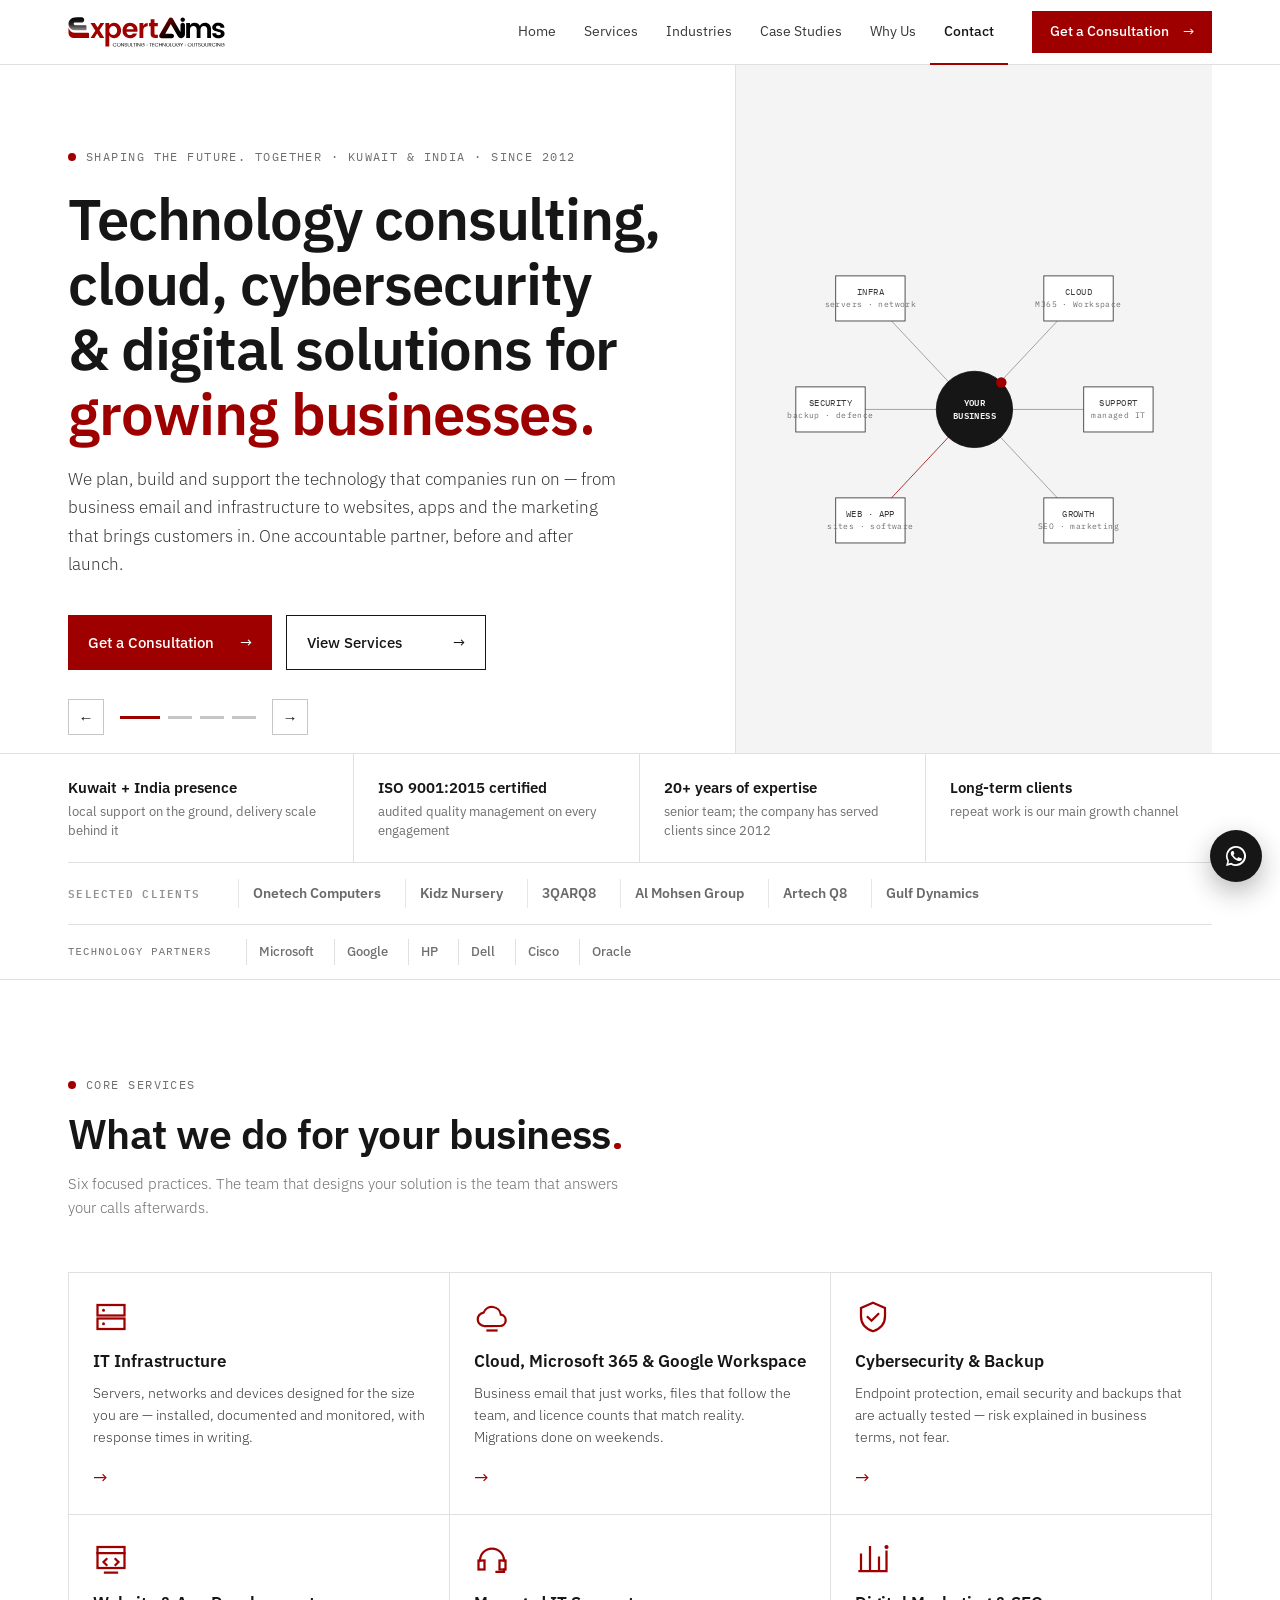
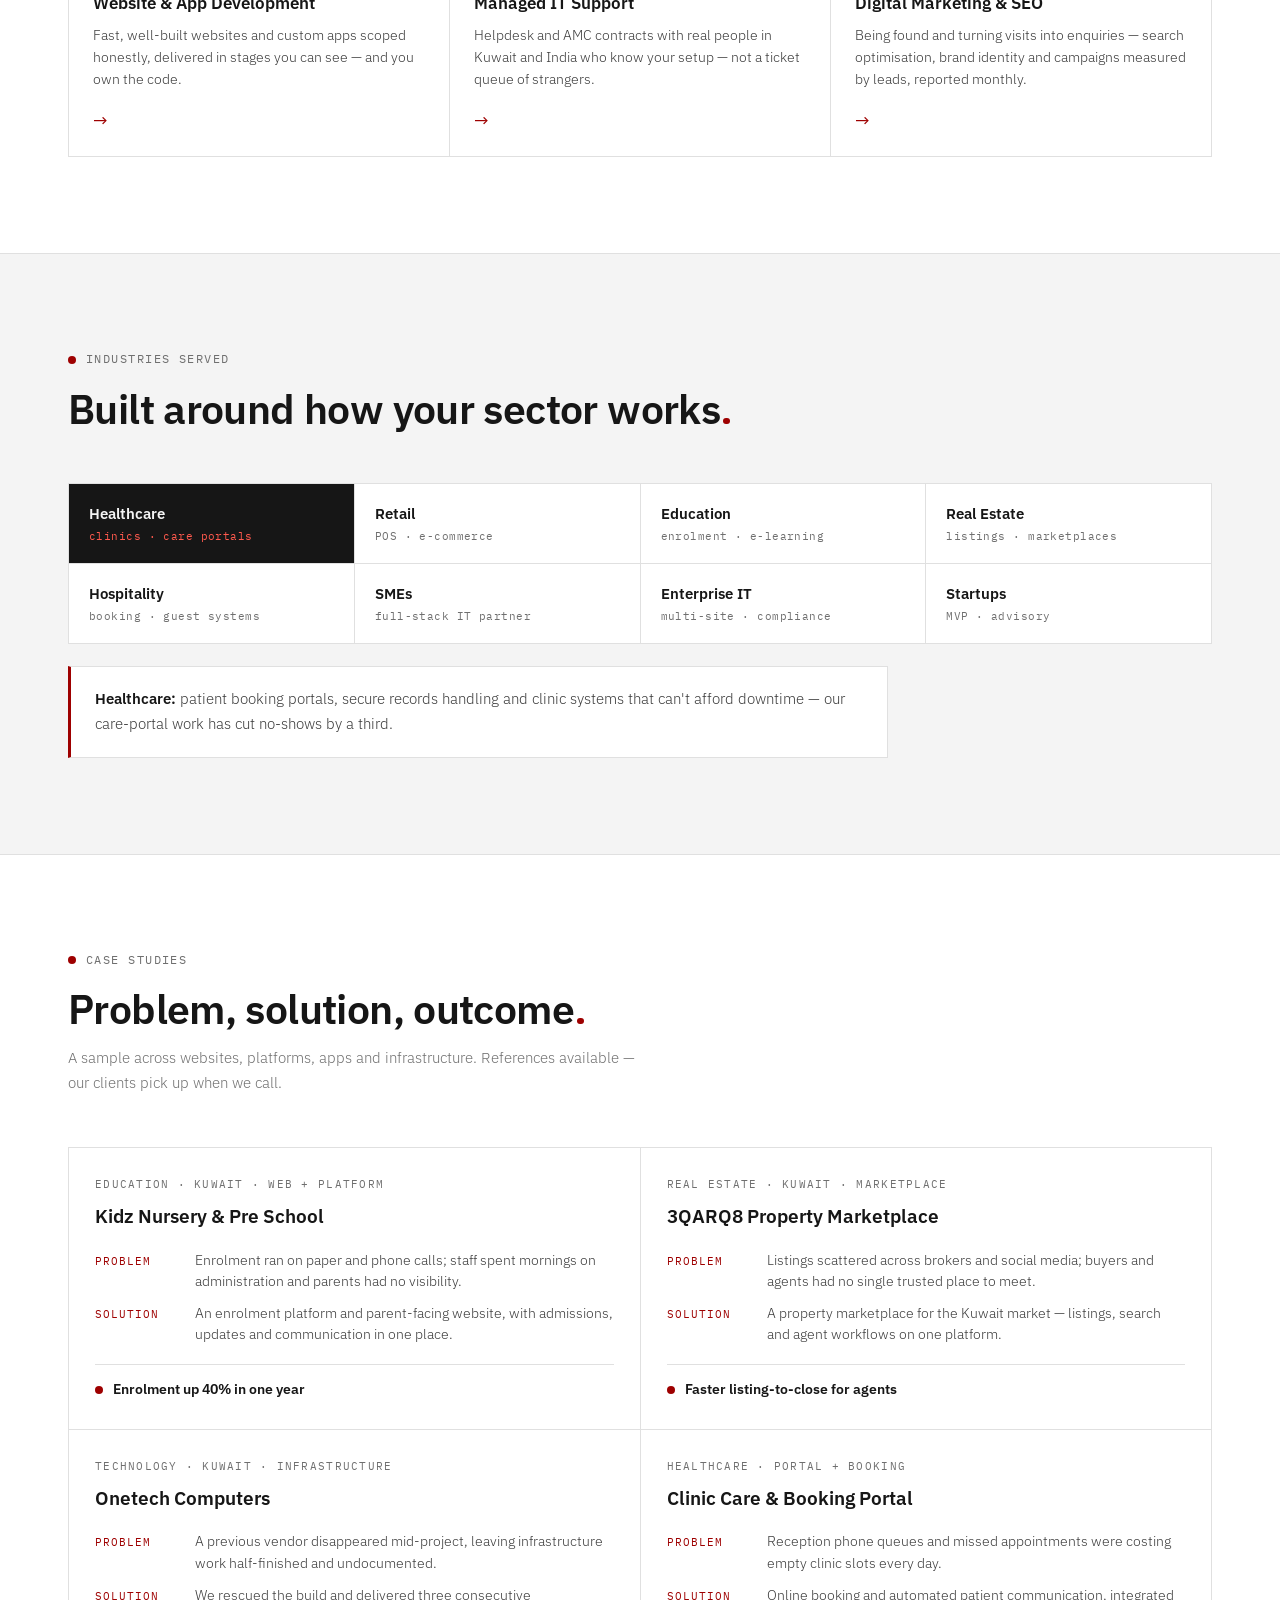
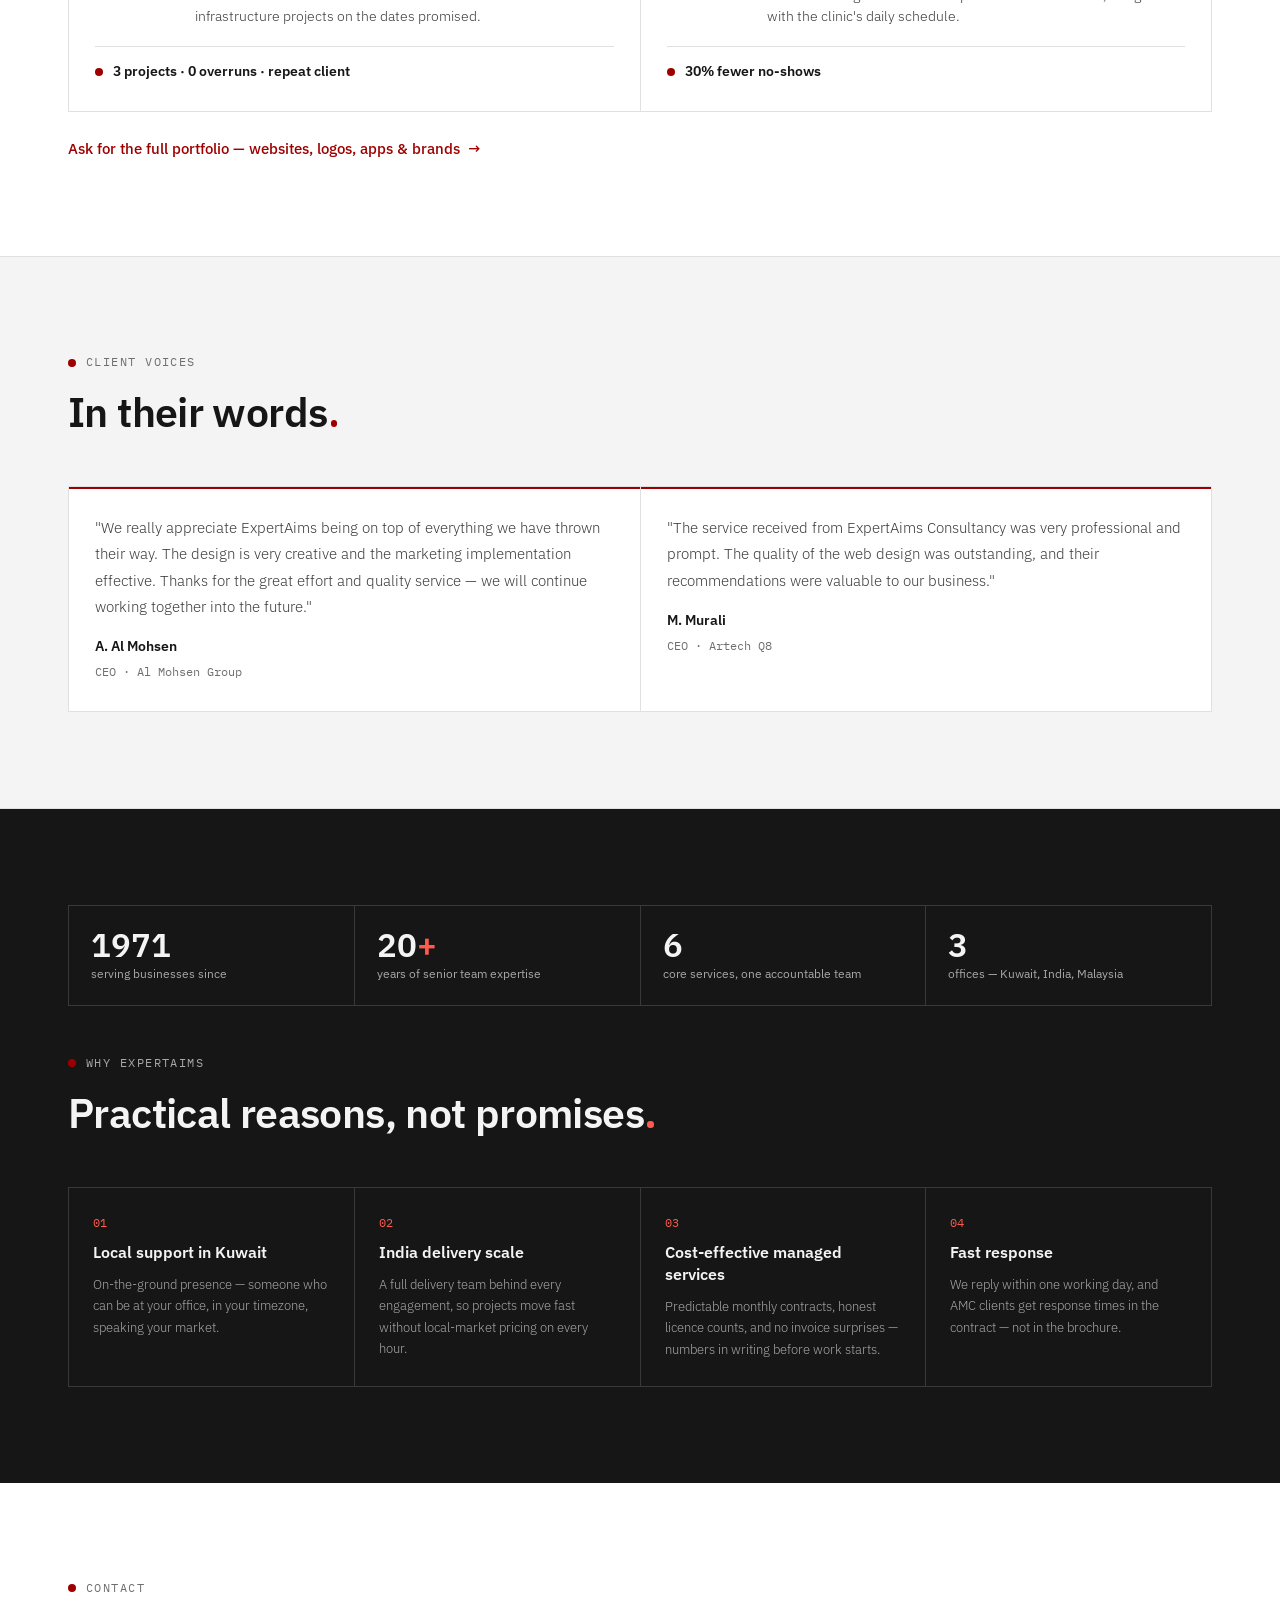
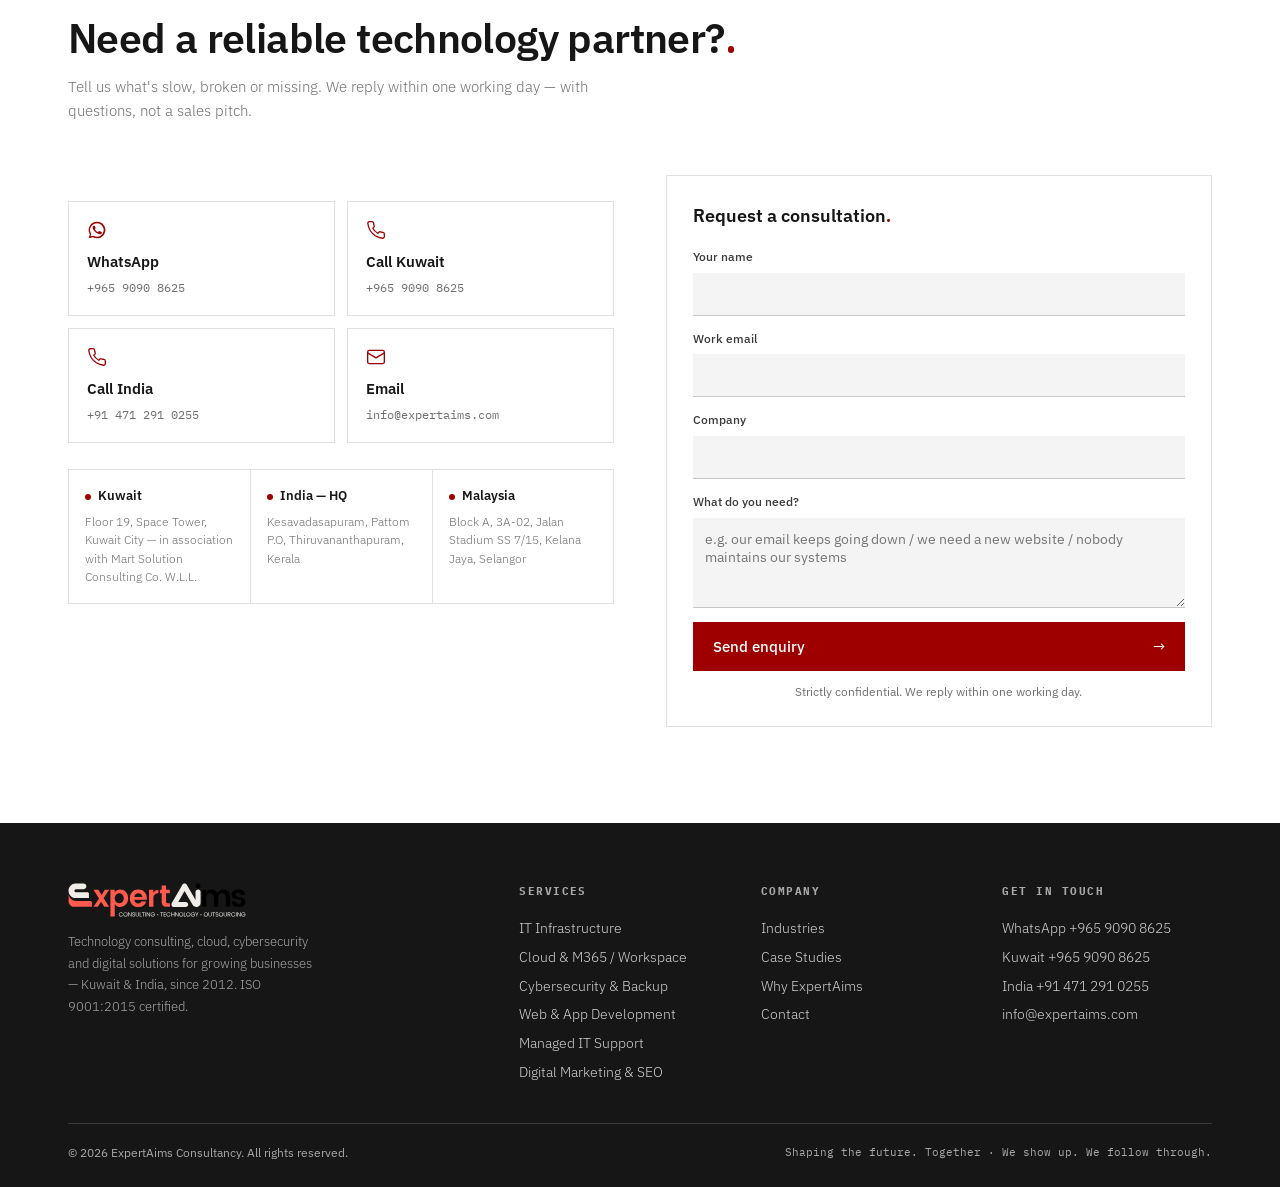
==== commit d9f244e7: "Enterprise Motion (v4): sliding hero, live-site content, Infosys patterns Refined the client-approve" ====
--- a/index.html
+++ b/index.html
@@ -44,7 +44,7 @@
     "https://www.instagram.com/expertaims"
   ],
   "address": [
-    { "@type": "PostalAddress", "streetAddress": "P.O. Box 17008, Code No. 72451", "addressLocality": "Safat", "addressCountry": "KW" },
+    { "@type": "PostalAddress", "streetAddress": "Floor 19, Space Tower", "addressLocality": "Kuwait City", "addressCountry": "KW" },
     { "@type": "PostalAddress", "streetAddress": "Mosque Lane, Kesavadasapuram, Pattom P.O", "addressLocality": "Thiruvananthapuram", "addressRegion": "Kerala", "addressCountry": "IN" },
     { "@type": "PostalAddress", "streetAddress": "Block A, 3A-02, Jalan Stadium SS 7/15, Kelana Jaya", "addressLocality": "Selangor", "postalCode": "47301", "addressCountry": "MY" }
   ],
@@ -144,6 +144,53 @@
 @media (prefers-reduced-motion:reduce){.sysmap .draw{stroke-dashoffset:0;transition:none}}
 @media (max-width:900px){.hero-in{grid-template-columns:1fr}.hero-copy{padding-right:0}.hero-side{border-left:0;border-top:1px solid var(--line)}}
 
+
+/* ───────── hero slider ───────── */
+.hero{position:relative}
+.hero-vp{overflow:hidden}
+.hero-track{display:flex;transition:transform .55s cubic-bezier(.4,0,.2,1)}
+.hslide{min-width:100%}
+@media (prefers-reduced-motion:reduce){.hero-track{transition:none}}
+.hero-ctrl{position:absolute;bottom:0;left:0;right:0;pointer-events:none}
+.hero-ctrl .wrap{display:flex;align-items:center;gap:16px;padding-top:0;padding-bottom:18px}
+.hdots{display:flex;gap:8px;pointer-events:auto}
+.hdot{width:24px;height:3px;background:var(--line-2);border:0;padding:0;cursor:pointer;transition:background .2s,width .2s}
+.hdot.on{width:40px;background:var(--red)}
+.harr{pointer-events:auto;width:36px;height:36px;border:1px solid var(--line-2);background:#fff;color:var(--ink);font-size:15px;cursor:pointer;display:flex;align-items:center;justify-content:center;transition:background .15s,color .15s,border-color .15s}
+.harr:hover{background:var(--ink);color:#fff;border-color:var(--ink)}
+.hs-art{width:100%;max-width:420px;height:auto}
+.hs-art .ln{stroke:var(--ink-2);stroke-width:1.1;fill:none;opacity:.55}
+.hs-art .ln.r{stroke:var(--red);opacity:.9}
+.hs-art .bx{fill:#fff;stroke:var(--ink-2);stroke-width:1;opacity:.9}
+.hs-art .fl{fill:var(--red)}
+.hs-art text{font-family:var(--mono);font-size:10px;letter-spacing:.05em;fill:var(--ink-2)}
+
+/* ───────── partners row ───────── */
+.partners{border-top:1px solid var(--line);padding:14px 0;display:flex;align-items:center;gap:8px;flex-wrap:wrap}
+.partners .lab{font-family:var(--mono);font-size:10.5px;letter-spacing:.12em;text-transform:uppercase;color:var(--mut);margin-right:14px;flex:none}
+.partners span{font-size:13px;font-weight:500;color:var(--mut);padding:3px 12px;border-left:1px solid var(--line)}
+.partners span:nth-of-type(1){border-left:0;padding-left:0}
+
+/* ───────── stats counters (dark band) ───────── */
+.stats-row{display:grid;grid-template-columns:repeat(4,1fr);gap:1px;background:var(--d-line);border:1px solid var(--d-line);margin-bottom:clamp(30px,4vw,48px)}
+.st{background:var(--dark);padding:22px 22px;display:flex;flex-direction:column;gap:4px}
+.st b{font-size:clamp(26px,2.6vw,38px);font-weight:600;color:var(--d-text);line-height:1;font-variant-numeric:tabular-nums}
+.st b i{font-style:normal;color:var(--d-red)}
+.st > span{font-size:12px;color:var(--d-mut);line-height:1.5}
+@media (max-width:800px){.stats-row{grid-template-columns:1fr 1fr}}
+
+/* ───────── testimonials ───────── */
+#voices{background:var(--bg-2);border-top:1px solid var(--line);border-bottom:1px solid var(--line)}
+.tst-grid{display:grid;grid-template-columns:1fr 1fr;gap:1px;background:var(--line);border:1px solid var(--line)}
+.tst{background:#fff;padding:28px 26px;display:flex;flex-direction:column;gap:16px;position:relative}
+.tst::before{content:'';position:absolute;top:0;left:0;right:0;height:2px;background:var(--red)}
+.tst blockquote{font-size:15px;font-weight:300;line-height:1.75;color:var(--ink-2);margin:0}
+.tst figcaption b{font-size:14px;font-weight:600;color:var(--ink);display:block}
+.tst figcaption span{font-family:var(--mono);font-size:11.5px;color:var(--mut)}
+@media (max-width:800px){.tst-grid{grid-template-columns:1fr}}
+
+@media (max-width:900px){.hero-ctrl{position:static}.hero-ctrl .wrap{padding-top:14px}}
+
 /* ───────── trust strip ───────── */
 .trust{border-bottom:1px solid var(--line);background:#fff}
 .trust-facts{display:grid;grid-template-columns:repeat(4,1fr)}
@@ -304,10 +351,14 @@
 <main id="top">
 
 <!-- ═════════ HERO ═════════ -->
-<div class="hero">
+<div class="hero" id="heroSlider" aria-roledescription="carousel" aria-label="ExpertAims highlights">
+  <div class="hero-vp">
+  <div class="hero-track" id="heroTrack">
+
+  <div class="hslide" role="group" aria-label="1 of 4">
   <div class="wrap hero-in">
     <div class="hero-copy">
-      <p class="eyeb rv">ExpertAims Consultancy · Kuwait &amp; India · since 2012</p>
+      <p class="eyeb rv">Shaping the future. Together · Kuwait &amp; India · since 2012</p>
       <h1 class="rv">Technology consulting, cloud, cybersecurity &amp; digital solutions for <span class="red">growing businesses</span><span class="dot-t" aria-hidden="true"></span></h1>
       <p class="lede rv">We plan, build and support the technology that companies run on — from business email and infrastructure to websites, apps and the marketing that brings customers in. One accountable partner, before and after launch.</p>
       <div class="hero-ctas rv">
@@ -338,6 +389,90 @@
       </svg>
     </div>
   </div>
+  </div>
+
+  <div class="hslide" role="group" aria-label="2 of 4">
+  <div class="wrap hero-in">
+    <div class="hero-copy">
+      <p class="eyeb">Cloud · Microsoft 365 · Google Workspace</p>
+      <h2 class="h2" style="margin:20px 0 18px">Business email that just works — and files that follow the team<span class="dot-t" aria-hidden="true"></span></h2>
+      <p class="lede">Migrations to Microsoft 365 or Google Workspace handled on weekends, licence counts that match reality, and one bill that makes sense. Monday looks normal; everything else got better.</p>
+      <div class="hero-ctas">
+        <a class="btn btn-red" href="#contact">Plan your migration</a>
+        <a class="btn btn-ghost" href="#services">View Services</a>
+      </div>
+    </div>
+    <div class="hero-side">
+      <svg class="hs-art" viewBox="0 0 420 300" role="img" aria-label="Cloud email and files diagram">
+        <path class="ln" d="M120 170a34 34 0 0 1 6-67 42 42 0 0 1 81 10 28 28 0 0 1-6 57H120z"/>
+        <path class="ln r" d="M210 150 H280"/><circle class="fl" cx="280" cy="150" r="5"/>
+        <rect class="bx" x="290" y="108" width="94" height="30"/><text x="337" y="127" text-anchor="middle">you@company</text>
+        <rect class="bx" x="290" y="146" width="94" height="30"/><text x="337" y="165" text-anchor="middle">shared files</text>
+        <rect class="bx" x="290" y="184" width="94" height="30"/><text x="337" y="203" text-anchor="middle">calendars</text>
+        <text x="96" y="220">migrated · weekend · zero drama</text>
+      </svg>
+    </div>
+  </div>
+  </div>
+
+  <div class="hslide" role="group" aria-label="3 of 4">
+  <div class="wrap hero-in">
+    <div class="hero-copy">
+      <p class="eyeb">Websites · E-commerce · Apps</p>
+      <h2 class="h2" style="margin:20px 0 18px">Launch your store online — <span class="red">fast</span><span class="dot-t" aria-hidden="true"></span></h2>
+      <p class="lede">Complete e-commerce and web builds that take your site to a new level of profitability — storefront, payments and fulfilment working as one, built cleanly and maintained after launch.</p>
+      <div class="hero-ctas">
+        <a class="btn btn-red" href="#contact">Start your build</a>
+        <a class="btn btn-ghost" href="#work">See case studies</a>
+      </div>
+    </div>
+    <div class="hero-side">
+      <svg class="hs-art" viewBox="0 0 420 300" role="img" aria-label="E-commerce storefront diagram">
+        <rect class="bx" x="60" y="50" width="200" height="140"/><path class="ln" d="M60 78 H260"/>
+        <circle class="fl" cx="76" cy="64" r="4"/><circle class="ln" cx="90" cy="64" r="4"/>
+        <path class="ln" d="M78 104 H190M78 124 H160"/><rect class="fl" x="78" y="146" width="70" height="22"/>
+        <text x="113" y="161" text-anchor="middle" style="fill:#fff">Buy now</text>
+        <path class="ln r" d="M260 120 H320"/><circle class="fl" cx="320" cy="120" r="5"/>
+        <path class="ln" d="M330 106 h44l-6 34h-32zM340 106v-8a8 8 0 0 1 16 0v8"/>
+        <text x="300" y="220">order received · paid · shipped</text>
+      </svg>
+    </div>
+  </div>
+  </div>
+
+  <div class="hslide" role="group" aria-label="4 of 4">
+  <div class="wrap hero-in">
+    <div class="hero-copy">
+      <p class="eyeb">Managed IT · Remote support</p>
+      <h2 class="h2" style="margin:20px 0 18px">Support that answers — remotely, <span class="red">immediately</span><span class="dot-t" aria-hidden="true"></span></h2>
+      <p class="lede">Remote maintenance over the Internet means requests are processed live, the moment they arrive — enormous time and cost savings, from a team that already knows your setup.</p>
+      <div class="hero-ctas">
+        <a class="btn btn-red" href="#contact">Get support cover</a>
+        <a class="btn btn-ghost" href="https://wa.me/96590908625" target="_blank" rel="noopener">WhatsApp us now</a>
+      </div>
+    </div>
+    <div class="hero-side">
+      <svg class="hs-art" viewBox="0 0 420 300" role="img" aria-label="Remote support diagram">
+        <path class="ln" d="M90 160a60 60 0 0 1 120 0"/>
+        <rect class="bx" x="82" y="160" width="26" height="40"/><rect class="bx" x="192" y="160" width="26" height="40"/>
+        <path class="ln" d="M205 200v10h-40"/>
+        <path class="ln r" d="M230 150 h50l10-14 12 28 10-20 8 6h30"/>
+        <circle class="fl" cx="350" cy="150" r="5"/>
+        <text x="256" y="220">request → resolved · live</text>
+      </svg>
+    </div>
+  </div>
+  </div>
+
+  </div>
+  </div>
+  <div class="hero-ctrl">
+    <div class="wrap">
+      <button class="harr" id="hPrev" aria-label="Previous slide">←</button>
+      <div class="hdots" id="hDots" role="tablist" aria-label="Slides"></div>
+      <button class="harr" id="hNext" aria-label="Next slide">→</button>
+    </div>
+  </div>
 </div>
 
 <!-- ═════════ TRUST STRIP ═════════ -->
@@ -345,13 +480,17 @@
   <div class="wrap">
     <div class="trust-facts rv" role="list" aria-label="Company credentials">
       <div class="tf" role="listitem"><b>Kuwait + India presence</b><span>local support on the ground, delivery scale behind it</span></div>
-      <div class="tf" role="listitem"><b>ISO 9001 certified</b><span>audited quality management on every engagement</span></div>
+      <div class="tf" role="listitem"><b>ISO 9001:2015 certified</b><span>audited quality management on every engagement</span></div>
       <div class="tf" role="listitem"><b>20+ years of expertise</b><span>senior team; the company has served clients since 2012</span></div>
       <div class="tf" role="listitem"><b>Long-term clients</b><span>repeat work is our main growth channel</span></div>
     </div>
     <div class="clients rv" aria-label="Selected clients">
       <span class="lab">Selected clients</span>
-      <span>Onetech Computers</span><span>Kidz Nursery</span><span>3QARQ8</span><span>Gulf Dynamics</span><span>Meridian Health</span><span>Selangor Systems</span>
+      <span>Onetech Computers</span><span>Kidz Nursery</span><span>3QARQ8</span><span>Al Mohsen Group</span><span>Artech Q8</span><span>Gulf Dynamics</span>
+    </div>
+    <div class="partners rv" aria-label="Technology partners">
+      <span class="lab">Technology partners</span>
+      <span>Microsoft</span><span>Google</span><span>HP</span><span>Dell</span><span>Cisco</span><span>Oracle</span>
     </div>
   </div>
 </div>
@@ -476,9 +615,35 @@
   </div>
 </section>
 
+<!-- ═════════ TESTIMONIALS ═════════ -->
+<section id="voices">
+  <div class="wrap">
+    <div class="sec-head">
+      <p class="eyeb rv">Client voices</p>
+      <h2 class="h2 rv">In their words<span class="dot-t" aria-hidden="true"></span></h2>
+    </div>
+    <div class="tst-grid rv">
+      <figure class="tst">
+        <blockquote>"We really appreciate ExpertAims being on top of everything we have thrown their way. The design is very creative and the marketing implementation effective. Thanks for the great effort and quality service — we will continue working together into the future."</blockquote>
+        <figcaption><b>A. Al Mohsen</b><span>CEO · Al Mohsen Group</span></figcaption>
+      </figure>
+      <figure class="tst">
+        <blockquote>"The service received from ExpertAims Consultancy was very professional and prompt. The quality of the web design was outstanding, and their recommendations were valuable to our business."</blockquote>
+        <figcaption><b>M. Murali</b><span>CEO · Artech Q8</span></figcaption>
+      </figure>
+    </div>
+  </div>
+</section>
+
 <!-- ═════════ WHY ═════════ -->
 <section id="why">
   <div class="wrap">
+    <div class="stats-row rv" role="list" aria-label="Key numbers">
+      <div class="st" role="listitem"><b><span class="cnt" data-n="2012" data-plain="1">2012</span></b><span>serving businesses since</span></div>
+      <div class="st" role="listitem"><b><span class="cnt" data-n="20">20</span><i>+</i></b><span>years of senior team expertise</span></div>
+      <div class="st" role="listitem"><b><span class="cnt" data-n="6">6</span></b><span>core services, one accountable team</span></div>
+      <div class="st" role="listitem"><b><span class="cnt" data-n="3">3</span></b><span>offices — Kuwait, India, Malaysia</span></div>
+    </div>
     <div class="sec-head">
       <p class="eyeb rv">Why ExpertAims</p>
       <h2 class="h2 rv">Practical reasons, not promises<span class="dot-t" aria-hidden="true" style="background:var(--d-red)"></span></h2>
@@ -521,7 +686,7 @@
           </a>
         </div>
         <div class="offices3">
-          <div class="of"><b>Kuwait</b><p>P.O. Box 17008, Safat 72451, State of Kuwait</p></div>
+          <div class="of"><b>Kuwait</b><p>Floor 19, Space Tower, Kuwait City — in association with Mart Solution Consulting Co. W.L.L.</p></div>
           <div class="of"><b>India — HQ</b><p>Kesavadasapuram, Pattom P.O, Thiruvananthapuram, Kerala</p></div>
           <div class="of"><b>Malaysia</b><p>Block A, 3A-02, Jalan Stadium SS 7/15, Kelana Jaya, Selangor</p></div>
         </div>
@@ -546,7 +711,7 @@
     <div class="fgrid">
       <div>
         <img src="assets/brand/logo-full-dark.svg" alt="ExpertAims — Consulting · Technology · Outsourcing" width="718" height="137">
-        <p class="fp">Technology consulting, cloud, cybersecurity and digital solutions for growing businesses — Kuwait &amp; India, since 2012. ISO 9001 certified.</p>
+        <p class="fp">Technology consulting, cloud, cybersecurity and digital solutions for growing businesses — Kuwait &amp; India, since 2012. ISO 9001:2015 certified.</p>
       </div>
       <div class="fcol">
         <h4>Services</h4>
@@ -574,7 +739,7 @@
     </div>
     <div class="fbar">
       <span>© <span id="yr">2026</span> ExpertAims Consultancy. All rights reserved.</span>
-      <span class="mono">We show up. We follow through.</span>
+      <span class="mono">Shaping the future. Together · We show up. We follow through.</span>
     </div>
   </div>
 </footer>
@@ -607,6 +772,57 @@
   if(!('IntersectionObserver' in window)){m.classList.add('go');return;}
   var io=new IntersectionObserver(function(es){es.forEach(function(e){if(e.isIntersecting){m.classList.add('go');io.disconnect();}});},{threshold:.3});
   io.observe(m);
+})();
+// hero slider — autoplay, arrows, dots; pauses on hover; honors reduced motion
+(function(){
+  var track=document.getElementById('heroTrack');if(!track)return;
+  var slides=track.children.length,i=0,timer=null;
+  var dotsWrap=document.getElementById('hDots');
+  var reduce=window.matchMedia('(prefers-reduced-motion: reduce)').matches;
+  for(var d=0;d<slides;d++){
+    var b=document.createElement('button');
+    b.className='hdot'+(d===0?' on':'');b.setAttribute('role','tab');
+    b.setAttribute('aria-label','Slide '+(d+1));b.dataset.i=d;
+    dotsWrap.appendChild(b);
+  }
+  var dots=dotsWrap.children;
+  function go(n){
+    i=(n+slides)%slides;
+    track.style.transform='translateX(-'+(i*100)+'%)';
+    for(var d=0;d<slides;d++)dots[d].classList.toggle('on',d===i);
+  }
+  function stop(){if(timer){clearInterval(timer);timer=null;}}
+  function play(){if(reduce)return;stop();timer=setInterval(function(){go(i+1);},6500);}
+  document.getElementById('hPrev').addEventListener('click',function(){go(i-1);play();});
+  document.getElementById('hNext').addEventListener('click',function(){go(i+1);play();});
+  dotsWrap.addEventListener('click',function(e){var b=e.target.closest('.hdot');if(b){go(+b.dataset.i);play();}});
+  var hero=document.getElementById('heroSlider');
+  hero.addEventListener('mouseenter',stop);
+  hero.addEventListener('mouseleave',play);
+  hero.addEventListener('focusin',stop);
+  play();
+})();
+// stat counters
+(function(){
+  var els=document.querySelectorAll('.cnt');
+  if(!els.length)return;
+  var reduce=window.matchMedia('(prefers-reduced-motion: reduce)').matches;
+  if(reduce||!('IntersectionObserver' in window))return;
+  var io=new IntersectionObserver(function(es){
+    es.forEach(function(e){
+      if(!e.isIntersecting||e.target.dataset.done)return;
+      e.target.dataset.done='1';
+      var end=+e.target.dataset.n,t0=null,el=e.target;
+      function step(ts){
+        if(!t0)t0=ts;
+        var pr=Math.min((ts-t0)/1100,1),eased=1-Math.pow(1-pr,3);
+        el.textContent=Math.round(end*eased);
+        if(pr<1)requestAnimationFrame(step);
+      }
+      requestAnimationFrame(step);
+    });
+  },{threshold:.5});
+  els.forEach(function(e){io.observe(e);});
 })();
 // scrollspy
 (function(){
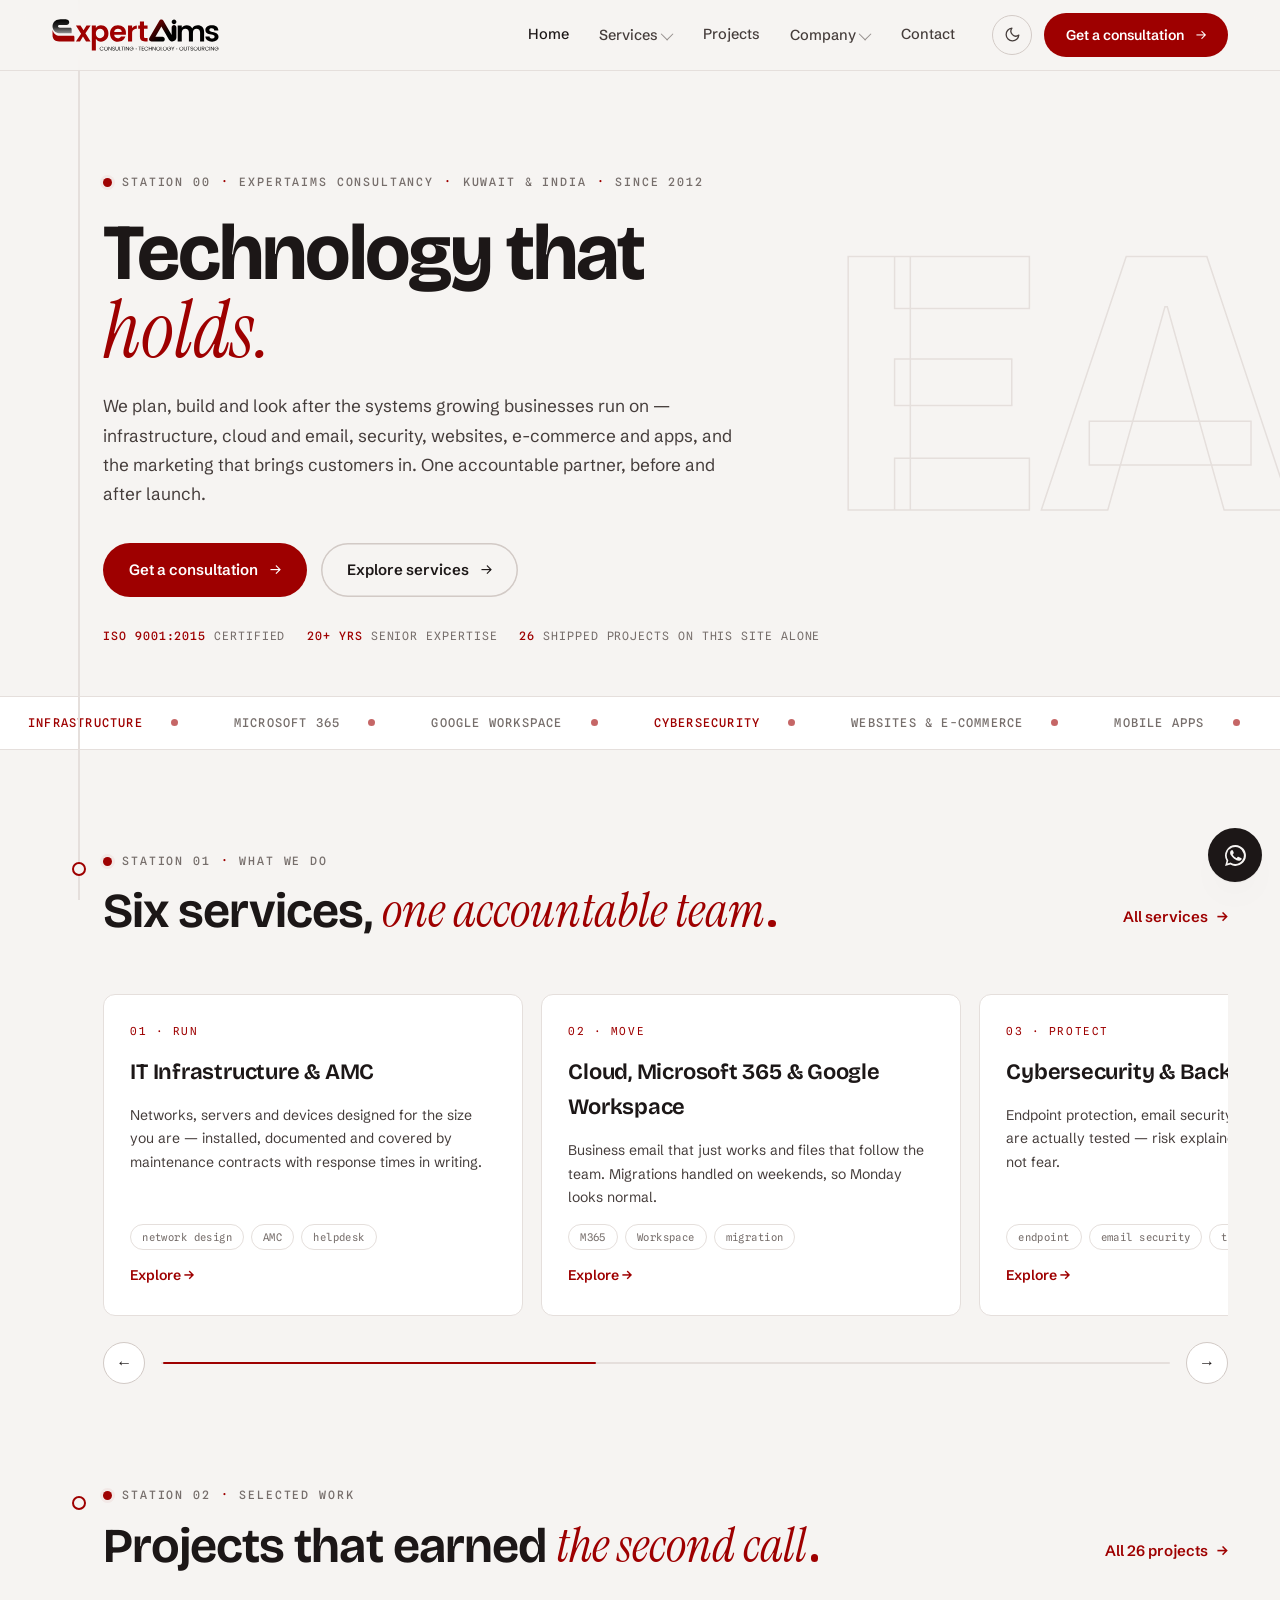
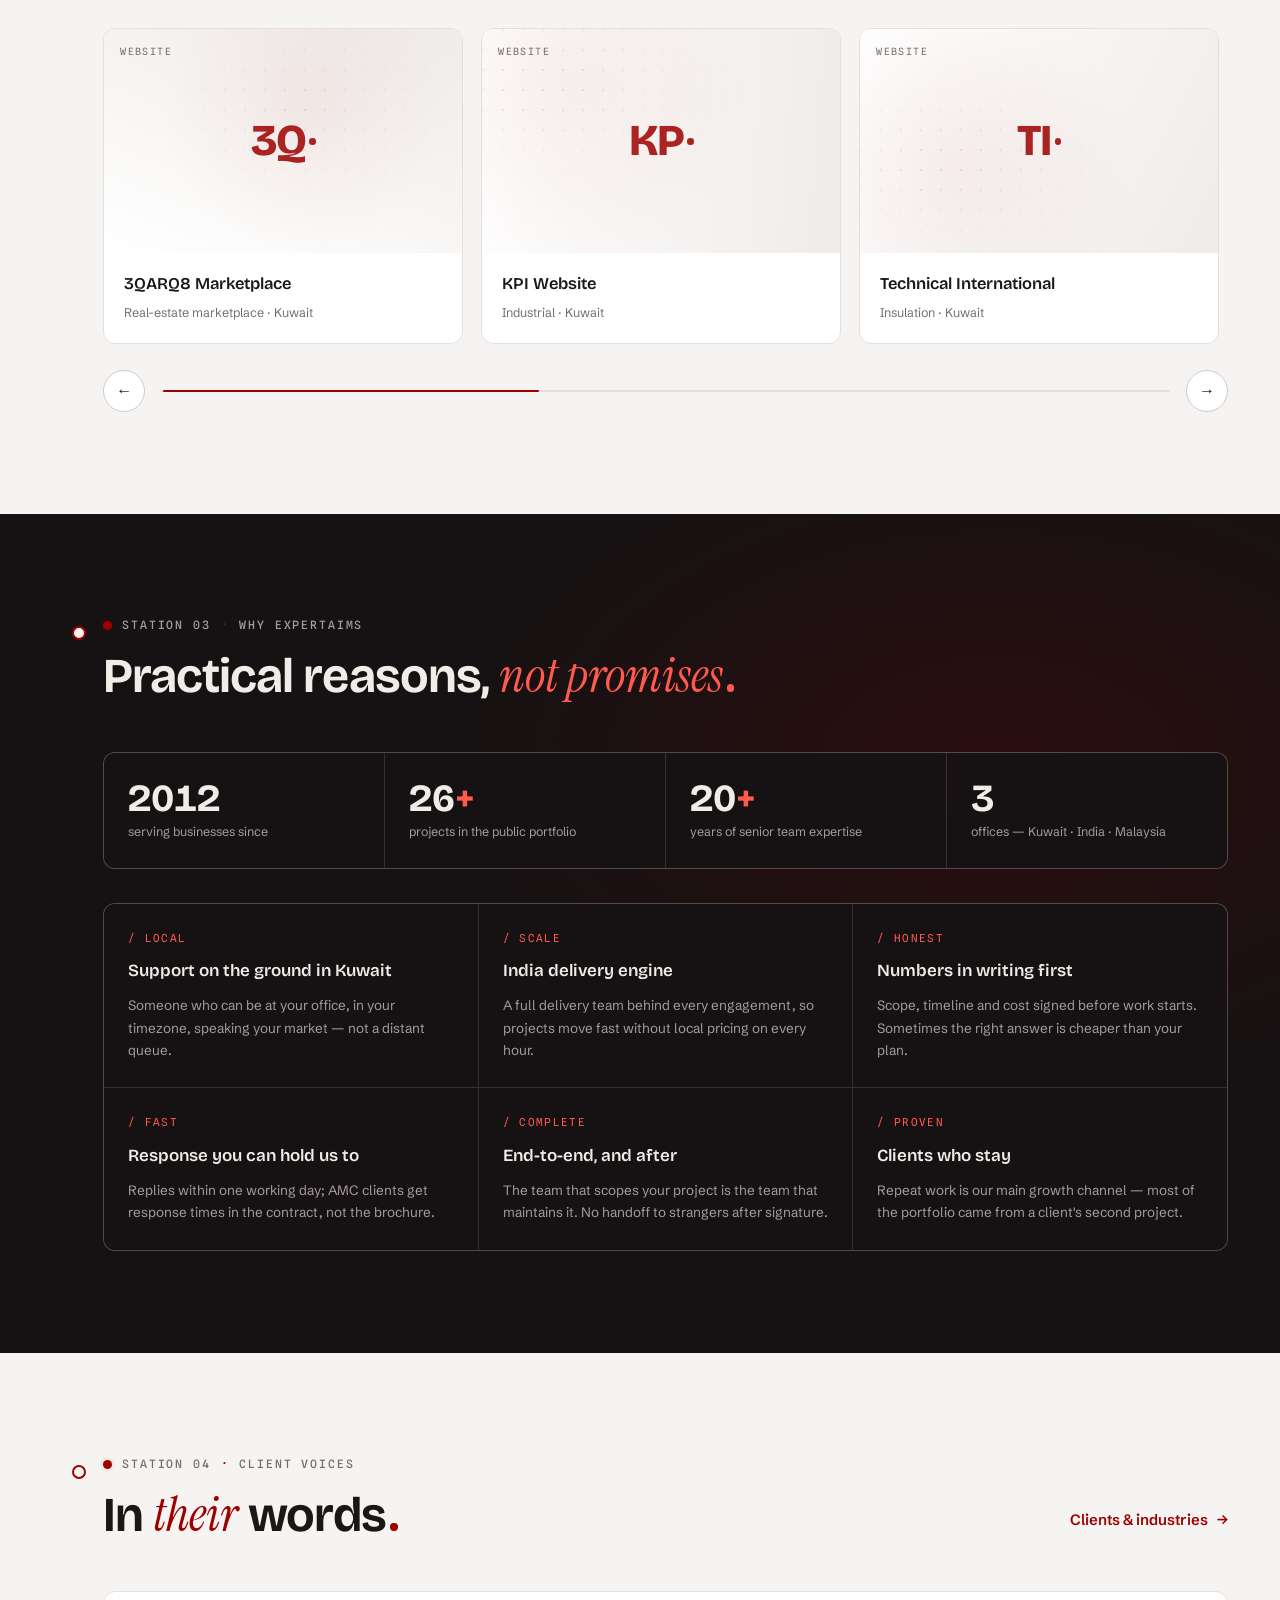
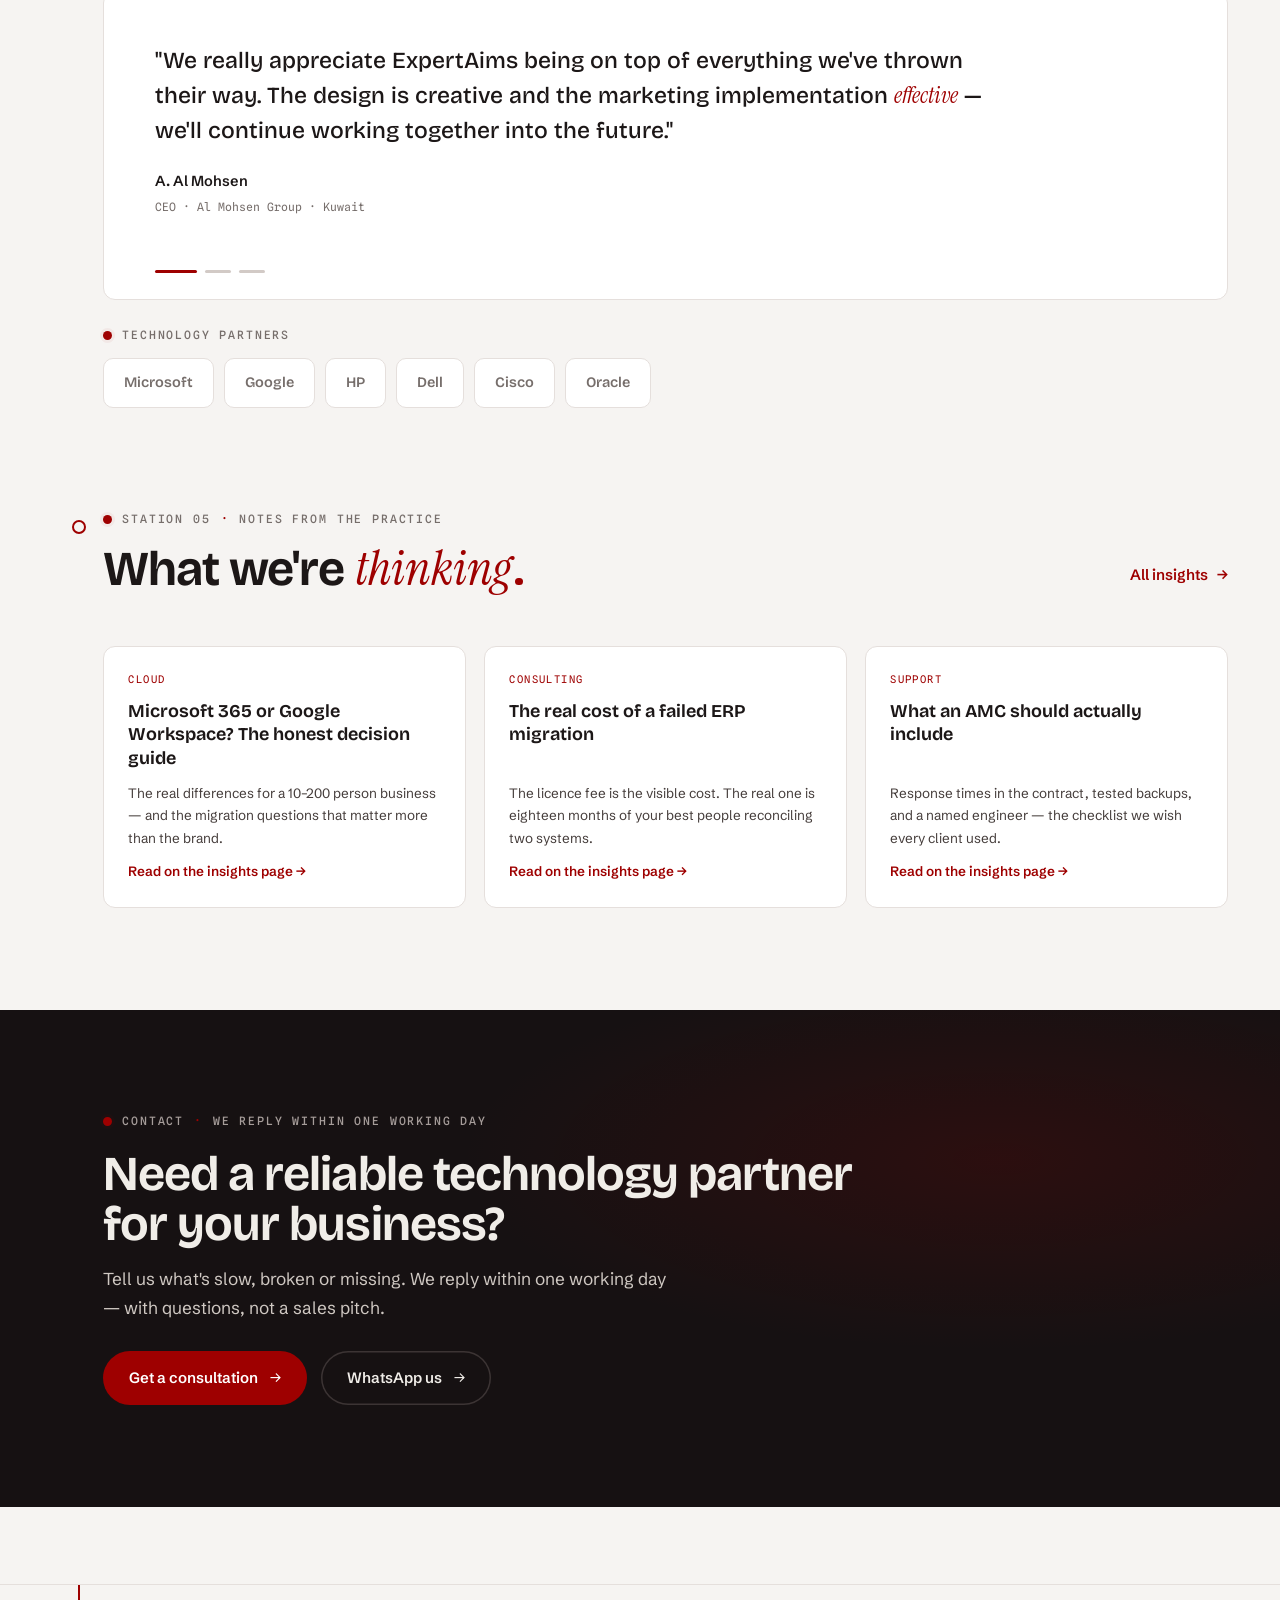
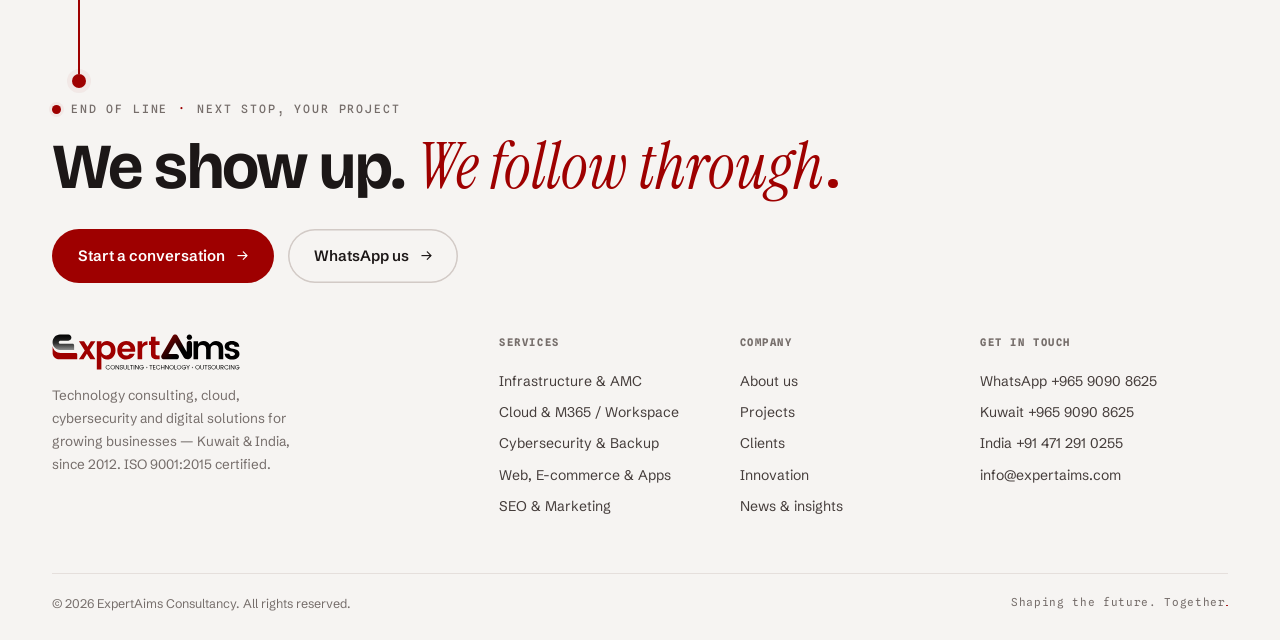
==== commit 1225888a: "The Meridian (v5): complete multi-page site with dedicated pages Ground-up multi-page build on an or" ====
--- a/index.html
+++ b/index.html
@@ -3,882 +3,264 @@
 <head>
 <meta charset="UTF-8">
 <meta name="viewport" content="width=device-width, initial-scale=1.0">
-<title>ExpertAims — Technology Consulting, Cloud, Cybersecurity &amp; Digital Solutions</title>
-<meta name="description" content="ExpertAims delivers technology consulting, cloud and Microsoft 365 / Google Workspace, cybersecurity, web and app development, managed IT support and digital marketing for growing businesses. Kuwait and India, since 2012.">
-<meta name="keywords" content="technology consulting Kuwait, cloud solutions, Microsoft 365, Google Workspace, cybersecurity, managed IT support, web development, app development, digital marketing, SEO, India">
+<title>ExpertAims — Technology Consulting, Cloud, Cybersecurity & Digital Solutions | Kuwait · India</title>
+<meta name="description" content="ExpertAims plans, builds and supports the technology growing businesses run on — infrastructure, cloud and M365/Workspace, cybersecurity, web and apps, managed support and digital marketing. Kuwait and India, since 2012.">
 <meta name="author" content="ExpertAims Consultancy">
-<meta name="theme-color" content="#ffffff">
-<link rel="canonical" href="https://www.expertaims.com/">
+<meta name="theme-color" content="#F6F4F2">
 <meta property="og:type" content="website">
 <meta property="og:site_name" content="ExpertAims Consultancy">
-<meta property="og:title" content="ExpertAims — Technology Consulting, Cloud, Cybersecurity &amp; Digital Solutions">
-<meta property="og:description" content="Technology consulting, cloud, cybersecurity and digital solutions for growing businesses — Kuwait &amp; India, since 2012.">
-<meta property="og:url" content="https://www.expertaims.com/">
+<meta property="og:title" content="ExpertAims — Technology Consulting, Cloud, Cybersecurity & Digital Solutions | Kuwait · India">
+<meta property="og:description" content="ExpertAims plans, builds and supports the technology growing businesses run on — infrastructure, cloud and M365/Workspace, cybersecurity, web and apps, managed support and digital marketing. Kuwait and India, since 2012.">
 <meta property="og:image" content="https://www.expertaims.com/assets/brand/og-image.png">
-<meta property="og:image:width" content="1200">
-<meta property="og:image:height" content="630">
 <meta name="twitter:card" content="summary_large_image">
-<meta name="twitter:title" content="ExpertAims — Technology Consulting &amp; Digital Solutions">
-<meta name="twitter:image" content="https://www.expertaims.com/assets/brand/og-image.png">
 <link rel="icon" type="image/svg+xml" href="assets/brand/logo-e.svg">
 <link rel="icon" type="image/png" sizes="32x32" href="assets/brand/favicon-32.png">
 <link rel="apple-touch-icon" sizes="180x180" href="assets/brand/apple-touch-icon.png">
+<script>(function(){try{var t=localStorage.getItem('ea-theme');if(t==='dark'||t==='light')document.documentElement.setAttribute('data-theme',t);}catch(e){}})();</script>
 <link rel="preconnect" href="https://fonts.googleapis.com">
 <link rel="preconnect" href="https://fonts.gstatic.com" crossorigin>
-<link href="https://fonts.googleapis.com/css2?family=IBM+Plex+Sans:wght@300;400;500;600;700&family=IBM+Plex+Mono:wght@400;500&display=swap" rel="stylesheet">
+<link href="https://fonts.googleapis.com/css2?family=Bricolage+Grotesque:opsz,wght@12..96,500;12..96,600;12..96,650;12..96,700;12..96,800&family=Instrument+Serif:ital@1&family=Schibsted+Grotesk:wght@400;500;600;700&family=Spline+Sans+Mono:wght@400;500&display=swap" rel="stylesheet">
+<link rel="stylesheet" href="assets/site.css">
 <script type="application/ld+json">
-{
-  "@context": "https://schema.org",
-  "@type": "Organization",
-  "name": "ExpertAims Consultancy",
-  "alternateName": "EAC",
-  "url": "https://www.expertaims.com/",
-  "logo": "https://www.expertaims.com/assets/brand/logo-full.png",
-  "slogan": "We show up. We follow through.",
-  "foundingDate": "2012",
-  "description": "Technology consulting, cloud and Microsoft 365 / Google Workspace, cybersecurity, web and app development, managed IT support and digital marketing for growing businesses. Kuwait and India.",
-  "email": "info@expertaims.com",
-  "sameAs": [
-    "https://www.linkedin.com/company/expertaims",
-    "https://www.facebook.com/expertaims",
-    "https://www.instagram.com/expertaims"
-  ],
-  "address": [
-    { "@type": "PostalAddress", "streetAddress": "Floor 19, Space Tower", "addressLocality": "Kuwait City", "addressCountry": "KW" },
-    { "@type": "PostalAddress", "streetAddress": "Mosque Lane, Kesavadasapuram, Pattom P.O", "addressLocality": "Thiruvananthapuram", "addressRegion": "Kerala", "addressCountry": "IN" },
-    { "@type": "PostalAddress", "streetAddress": "Block A, 3A-02, Jalan Stadium SS 7/15, Kelana Jaya", "addressLocality": "Selangor", "postalCode": "47301", "addressCountry": "MY" }
-  ],
-  "contactPoint": [
-    { "@type": "ContactPoint", "telephone": "+965-9090-8625", "contactType": "customer service", "areaServed": "KW" },
-    { "@type": "ContactPoint", "telephone": "+91-471-2910255", "contactType": "customer service", "areaServed": "IN" }
-  ]
-}
+{"@context":"https://schema.org","@type":"Organization","name":"ExpertAims Consultancy","alternateName":"EAC","url":"https://www.expertaims.com/","logo":"https://www.expertaims.com/assets/brand/logo-full.png","slogan":"Shaping the future. Together.","foundingDate":"2012","email":"info@expertaims.com","sameAs":["https://www.linkedin.com/company/expertaims","https://www.facebook.com/expertaims","https://www.instagram.com/expertaims"],"address":[{"@type":"PostalAddress","streetAddress":"Floor 19, Space Tower","addressLocality":"Kuwait City","addressCountry":"KW"},{"@type":"PostalAddress","streetAddress":"Mosque Lane, Kesavadasapuram, Pattom P.O","addressLocality":"Thiruvananthapuram","addressRegion":"Kerala","addressCountry":"IN"}],"contactPoint":[{"@type":"ContactPoint","telephone":"+965-9090-8625","contactType":"customer service","areaServed":"KW"},{"@type":"ContactPoint","telephone":"+91-471-2910255","contactType":"customer service","areaServed":"IN"}]}
 </script>
-<style>
-/* ============================================================
-   ExpertAims — "Enterprise Clean"
-   References: IBM (tile grid, arrows, sharp corners, Plex),
-   Accenture (bold typographic hero, single accent),
-   Infosys (clean services journey). Brand red #9E0000.
-   ============================================================ */
-:root{
-  --bg:#ffffff; --bg-2:#f4f4f4; --bg-3:#e8e8e8;
-  --ink:#161616; --ink-2:#393939; --mut:#6f6f6f; --line:#e0e0e0; --line-2:#c6c6c6;
-  --red:#9E0000; --red-deep:#6F0000;
-  --dark:#161616; --d-text:#f4f4f4; --d-mut:#a8a8a8; --d-line:#393939; --d-red:#ff5a4e;
-  --sans:'IBM Plex Sans',-apple-system,sans-serif; --mono:'IBM Plex Mono',monospace;
-  --max:1240px; --gut:clamp(20px,4.5vw,48px);
-}
-*,*::before,*::after{box-sizing:border-box;margin:0;padding:0}
-html{font-size:16px}
-@media (prefers-reduced-motion:no-preference){html{scroll-behavior:smooth}}
-body{background:var(--bg);color:var(--ink);font-family:var(--sans);line-height:1.55;-webkit-font-smoothing:antialiased;overflow-x:hidden}
-img{max-width:100%;display:block}
-a{color:inherit}
-::selection{background:var(--red);color:#fff}
-.wrap{max-width:var(--max);margin:0 auto;padding-left:var(--gut);padding-right:var(--gut)}
-
-/* type */
-.eyeb{font-family:var(--mono);font-size:12px;letter-spacing:.12em;text-transform:uppercase;color:var(--mut);display:flex;align-items:center;gap:10px}
-.eyeb::before{content:'';width:8px;height:8px;border-radius:50%;background:var(--red);flex:none}
-h1{font-weight:600;font-size:clamp(32px,4.6vw,58px);line-height:1.12;letter-spacing:-.02em;text-wrap:balance}
-.h2{font-weight:600;font-size:clamp(26px,3.2vw,42px);line-height:1.15;letter-spacing:-.015em;text-wrap:balance}
-.red{color:var(--red)}
-.dot-t{display:inline-block;width:.16em;height:.16em;border-radius:50%;background:var(--red);margin-left:.08em}
-
-/* buttons: sharp, enterprise */
-.btn{display:inline-flex;align-items:center;justify-content:space-between;gap:26px;font-size:15px;font-weight:500;text-decoration:none;padding:15px 20px;min-width:200px;transition:background .15s,color .15s,border-color .15s;cursor:pointer;border:0;font-family:var(--sans)}
-.btn::after{content:'→';font-weight:400}
-.btn-red{background:var(--red);color:#fff}
-.btn-red:hover{background:var(--red-deep)}
-.btn-ghost{background:transparent;color:var(--ink);border:1px solid var(--ink)}
-.btn-ghost:hover{background:var(--ink);color:#fff}
-.alink{display:inline-flex;align-items:center;gap:8px;font-size:15px;font-weight:500;color:var(--red);text-decoration:none}
-.alink::after{content:'→';transition:transform .18s}
-.alink:hover::after{transform:translateX(5px)}
-
-/* reveal */
-.rv{opacity:0;transform:translateY(14px);transition:opacity .55s ease,transform .55s ease}
-.rv.in{opacity:1;transform:none}
-@media (prefers-reduced-motion:reduce){.rv{opacity:1;transform:none;transition:none}}
-
-/* ───────── header ───────── */
-header{position:sticky;top:0;z-index:100;background:rgba(255,255,255,.96);backdrop-filter:blur(8px);-webkit-backdrop-filter:blur(8px);border-bottom:1px solid var(--line)}
-.bar{max-width:var(--max);margin:0 auto;padding:0 var(--gut);height:64px;display:flex;align-items:center;gap:24px}
-.brand img{height:30px;width:auto;display:block}
-nav.links{display:flex;margin-left:auto}
-nav.links a{font-size:14px;font-weight:400;color:var(--ink-2);text-decoration:none;padding:20px 14px;border-bottom:2px solid transparent;transition:color .15s,border-color .15s;line-height:24px}
-nav.links a:hover{color:var(--ink);border-bottom-color:var(--line-2)}
-nav.links a.on{color:var(--ink);border-bottom-color:var(--red);font-weight:500}
-.bar .btn{min-width:0;padding:10px 18px;font-size:14px;gap:14px}
-.mbtn{display:none;width:40px;height:40px;flex-direction:column;align-items:center;justify-content:center;gap:5px;background:none;border:1px solid var(--line-2);cursor:pointer}
-.mbtn span{width:16px;height:1.6px;background:var(--ink);transition:transform .2s,opacity .15s}
-.mbtn.open span:nth-child(1){transform:translateY(6.6px) rotate(45deg)}
-.mbtn.open span:nth-child(2){opacity:0}
-.mbtn.open span:nth-child(3){transform:translateY(-6.6px) rotate(-45deg)}
-.msheet{display:none;position:fixed;top:64px;left:0;right:0;z-index:99;background:#fff;border-bottom:1px solid var(--line);padding:6px var(--gut) 18px;flex-direction:column;box-shadow:0 24px 40px rgba(22,22,22,.12)}
-.msheet.open{display:flex;animation:msIn .22s ease}
-@keyframes msIn{from{opacity:0;transform:translateY(-6px)}to{opacity:1;transform:none}}
-.msheet a{padding:14px 2px;font-size:15.5px;font-weight:500;color:var(--ink);text-decoration:none;border-bottom:1px solid var(--line)}
-.msheet a.mcta{margin-top:12px;border:0;background:var(--red);color:#fff;text-align:center;padding:15px}
-@media (max-width:940px){nav.links{display:none}.bar>.btn{display:none}.mbtn{display:flex;margin-left:auto}}
-
-/* ───────── hero ───────── */
-.hero{border-bottom:1px solid var(--line)}
-.hero-in{display:grid;grid-template-columns:7fr 5fr;min-height:520px}
-.hero-copy{padding:clamp(48px,6.5vw,96px) clamp(28px,4vw,64px) clamp(48px,6.5vw,96px) 0;display:flex;flex-direction:column;justify-content:center}
-.hero-copy h1{margin:20px 0 18px}
-.hero-copy .lede{font-size:clamp(15.5px,1.35vw,18px);font-weight:300;line-height:1.65;color:var(--ink-2);max-width:56ch}
-.hero-ctas{display:flex;gap:14px;margin-top:36px;flex-wrap:wrap}
-.hero-side{border-left:1px solid var(--line);background:var(--bg-2);display:flex;align-items:center;justify-content:center;padding:clamp(24px,3vw,44px)}
-.sysmap{width:100%;max-width:420px;height:auto}
-.sysmap .wire{stroke:var(--ink-2);stroke-width:1;fill:none;opacity:.5}
-.sysmap .wire.r{stroke:var(--red);opacity:.9}
-.sysmap .nd{fill:#fff;stroke:var(--ink-2);stroke-width:1}
-.sysmap .nd.core{fill:var(--ink);stroke:var(--ink)}
-.sysmap .pip{fill:var(--red)}
-.sysmap text{font-family:var(--mono);font-size:10.5px;letter-spacing:.05em;fill:var(--ink-2)}
-.sysmap .cap{fill:var(--mut);font-size:9px}
-.sysmap .draw{stroke-dasharray:600;stroke-dashoffset:600;transition:stroke-dashoffset 1.5s ease .2s}
-.sysmap.go .draw{stroke-dashoffset:0}
-@media (prefers-reduced-motion:reduce){.sysmap .draw{stroke-dashoffset:0;transition:none}}
-@media (max-width:900px){.hero-in{grid-template-columns:1fr}.hero-copy{padding-right:0}.hero-side{border-left:0;border-top:1px solid var(--line)}}
-
-
-/* ───────── hero slider ───────── */
-.hero{position:relative}
-.hero-vp{overflow:hidden}
-.hero-track{display:flex;transition:transform .55s cubic-bezier(.4,0,.2,1)}
-.hslide{min-width:100%}
-@media (prefers-reduced-motion:reduce){.hero-track{transition:none}}
-.hero-ctrl{position:absolute;bottom:0;left:0;right:0;pointer-events:none}
-.hero-ctrl .wrap{display:flex;align-items:center;gap:16px;padding-top:0;padding-bottom:18px}
-.hdots{display:flex;gap:8px;pointer-events:auto}
-.hdot{width:24px;height:3px;background:var(--line-2);border:0;padding:0;cursor:pointer;transition:background .2s,width .2s}
-.hdot.on{width:40px;background:var(--red)}
-.harr{pointer-events:auto;width:36px;height:36px;border:1px solid var(--line-2);background:#fff;color:var(--ink);font-size:15px;cursor:pointer;display:flex;align-items:center;justify-content:center;transition:background .15s,color .15s,border-color .15s}
-.harr:hover{background:var(--ink);color:#fff;border-color:var(--ink)}
-.hs-art{width:100%;max-width:420px;height:auto}
-.hs-art .ln{stroke:var(--ink-2);stroke-width:1.1;fill:none;opacity:.55}
-.hs-art .ln.r{stroke:var(--red);opacity:.9}
-.hs-art .bx{fill:#fff;stroke:var(--ink-2);stroke-width:1;opacity:.9}
-.hs-art .fl{fill:var(--red)}
-.hs-art text{font-family:var(--mono);font-size:10px;letter-spacing:.05em;fill:var(--ink-2)}
-
-/* ───────── partners row ───────── */
-.partners{border-top:1px solid var(--line);padding:14px 0;display:flex;align-items:center;gap:8px;flex-wrap:wrap}
-.partners .lab{font-family:var(--mono);font-size:10.5px;letter-spacing:.12em;text-transform:uppercase;color:var(--mut);margin-right:14px;flex:none}
-.partners span{font-size:13px;font-weight:500;color:var(--mut);padding:3px 12px;border-left:1px solid var(--line)}
-.partners span:nth-of-type(1){border-left:0;padding-left:0}
-
-/* ───────── stats counters (dark band) ───────── */
-.stats-row{display:grid;grid-template-columns:repeat(4,1fr);gap:1px;background:var(--d-line);border:1px solid var(--d-line);margin-bottom:clamp(30px,4vw,48px)}
-.st{background:var(--dark);padding:22px 22px;display:flex;flex-direction:column;gap:4px}
-.st b{font-size:clamp(26px,2.6vw,38px);font-weight:600;color:var(--d-text);line-height:1;font-variant-numeric:tabular-nums}
-.st b i{font-style:normal;color:var(--d-red)}
-.st > span{font-size:12px;color:var(--d-mut);line-height:1.5}
-@media (max-width:800px){.stats-row{grid-template-columns:1fr 1fr}}
-
-/* ───────── testimonials ───────── */
-#voices{background:var(--bg-2);border-top:1px solid var(--line);border-bottom:1px solid var(--line)}
-.tst-grid{display:grid;grid-template-columns:1fr 1fr;gap:1px;background:var(--line);border:1px solid var(--line)}
-.tst{background:#fff;padding:28px 26px;display:flex;flex-direction:column;gap:16px;position:relative}
-.tst::before{content:'';position:absolute;top:0;left:0;right:0;height:2px;background:var(--red)}
-.tst blockquote{font-size:15px;font-weight:300;line-height:1.75;color:var(--ink-2);margin:0}
-.tst figcaption b{font-size:14px;font-weight:600;color:var(--ink);display:block}
-.tst figcaption span{font-family:var(--mono);font-size:11.5px;color:var(--mut)}
-@media (max-width:800px){.tst-grid{grid-template-columns:1fr}}
-
-@media (max-width:900px){.hero-ctrl{position:static}.hero-ctrl .wrap{padding-top:14px}}
-
-/* ───────── trust strip ───────── */
-.trust{border-bottom:1px solid var(--line);background:#fff}
-.trust-facts{display:grid;grid-template-columns:repeat(4,1fr)}
-.tf{padding:22px 24px 22px 0;border-right:1px solid var(--line);display:flex;flex-direction:column;gap:3px}
-.tf:not(:first-child){padding-left:24px}
-.tf:last-child{border-right:0}
-.tf b{font-size:15px;font-weight:600;color:var(--ink)}
-.tf span{font-size:12.5px;color:var(--mut);line-height:1.5}
-.clients{border-top:1px solid var(--line);padding:16px 0;display:flex;align-items:center;gap:10px;flex-wrap:wrap}
-.clients .lab{font-family:var(--mono);font-size:10.5px;letter-spacing:.12em;text-transform:uppercase;color:var(--mut);margin-right:14px;flex:none}
-.clients span{font-size:13.5px;font-weight:600;color:var(--ink-2);opacity:.75;padding:4px 14px;border-left:1px solid var(--line)}
-.clients span:nth-of-type(1){border-left:0;padding-left:0}
-@media (max-width:860px){.trust-facts{grid-template-columns:1fr 1fr}.tf{padding:16px 16px 16px 0}.tf:nth-child(2n){border-right:0}.tf:nth-child(-n+2){border-bottom:1px solid var(--line)}.tf:nth-child(2n+1){padding-left:0}.tf:nth-child(2n){padding-left:16px}}
-
-/* ───────── sections ───────── */
-section{padding:clamp(60px,7.5vw,104px) 0}
-.sec-head{max-width:820px;margin-bottom:clamp(30px,4vw,52px)}
-.sec-head .h2{margin-top:16px}
-.sec-head .sub{font-size:15px;font-weight:300;color:var(--mut);margin-top:14px;max-width:64ch;line-height:1.65}
-
-/* ───────── services: IBM clickable tiles ───────── */
-.tiles{display:grid;grid-template-columns:repeat(3,1fr);gap:1px;background:var(--line);border:1px solid var(--line)}
-.tile{background:#fff;padding:26px 24px 22px;min-height:230px;display:flex;flex-direction:column;text-decoration:none;position:relative;transition:background .15s}
-.tile:hover{background:var(--bg-2)}
-.tile .t-ic{width:36px;height:36px;color:var(--red);margin-bottom:16px}
-.tile .t-ic svg{width:100%;height:100%;display:block}
-.tile h3{font-size:16.5px;font-weight:600;color:var(--ink);margin-bottom:9px;line-height:1.3}
-.tile p{font-size:13.5px;font-weight:300;line-height:1.65;color:var(--ink-2);flex:1}
-.tile .t-arrow{margin-top:16px;font-size:18px;color:var(--red);transition:transform .18s;align-self:flex-start}
-.tile:hover .t-arrow{transform:translateX(6px)}
-.tile::before{content:'';position:absolute;top:0;left:0;right:0;height:2px;background:transparent;transition:background .15s}
-.tile:hover::before{background:var(--red)}
-@media (max-width:960px){.tiles{grid-template-columns:1fr 1fr}}
-@media (max-width:600px){.tiles{grid-template-columns:1fr}.tile{min-height:0}}
-
-/* ───────── industries ───────── */
-#industries{background:var(--bg-2);border-top:1px solid var(--line);border-bottom:1px solid var(--line)}
-.ind-grid{display:grid;grid-template-columns:repeat(4,1fr);gap:1px;background:var(--line);border:1px solid var(--line)}
-.ind{background:#fff;padding:20px 20px;display:flex;flex-direction:column;gap:6px;cursor:pointer;border:0;text-align:left;font-family:var(--sans);transition:background .15s;position:relative}
-.ind:hover{background:var(--bg-2)}
-.ind b{font-size:15px;font-weight:600;color:var(--ink)}
-.ind span{font-family:var(--mono);font-size:11px;color:var(--mut);letter-spacing:.04em}
-.ind.on{background:var(--dark)}
-.ind.on b{color:var(--d-text)}
-.ind.on span{color:var(--d-red)}
-.ind-note{margin-top:22px;background:#fff;border:1px solid var(--line);border-left:3px solid var(--red);padding:20px 24px;max-width:820px}
-.ind-note p{font-size:14.5px;font-weight:300;line-height:1.7;color:var(--ink-2)}
-.ind-note p b{font-weight:600;color:var(--ink)}
-@media (max-width:900px){.ind-grid{grid-template-columns:1fr 1fr}}
-
-/* ───────── case studies ───────── */
-.cases{display:grid;grid-template-columns:repeat(2,1fr);gap:1px;background:var(--line);border:1px solid var(--line)}
-.cs{background:#fff;padding:28px 26px;display:flex;flex-direction:column;gap:0;transition:background .15s;position:relative}
-.cs:hover{background:var(--bg-2)}
-.cs::before{content:'';position:absolute;top:0;left:0;right:0;height:2px;background:transparent;transition:background .15s}
-.cs:hover::before{background:var(--red)}
-.cs .c-tag{font-family:var(--mono);font-size:10.5px;letter-spacing:.12em;text-transform:uppercase;color:var(--mut);margin-bottom:10px}
-.cs h3{font-size:19px;font-weight:600;color:var(--ink);margin-bottom:18px}
-.cs dl{display:grid;grid-template-columns:86px 1fr;row-gap:10px;column-gap:14px;flex:1}
-.cs dt{font-family:var(--mono);font-size:10.5px;letter-spacing:.1em;text-transform:uppercase;color:var(--red);padding-top:3px}
-.cs dd{font-size:13.5px;font-weight:300;line-height:1.6;color:var(--ink-2)}
-.cs .c-out{margin-top:18px;padding-top:14px;border-top:1px solid var(--line);font-size:14px;font-weight:600;color:var(--ink);display:flex;align-items:center;gap:10px}
-.cs .c-out::before{content:'';width:8px;height:8px;border-radius:50%;background:var(--red);flex:none}
-@media (max-width:800px){.cases{grid-template-columns:1fr}}
-
-/* ───────── why: dark band ───────── */
-#why{background:var(--dark);color:var(--d-text)}
-#why .eyeb{color:var(--d-mut)}
-#why .h2{color:var(--d-text)}
-#why .sub{color:var(--d-mut)}
-.why-grid{display:grid;grid-template-columns:repeat(4,1fr);gap:1px;background:var(--d-line);border:1px solid var(--d-line)}
-.wy{background:var(--dark);padding:26px 24px;display:flex;flex-direction:column;gap:10px}
-.wy .n{font-family:var(--mono);font-size:12px;color:var(--d-red)}
-.wy h3{font-size:16px;font-weight:600;color:var(--d-text);line-height:1.35}
-.wy p{font-size:13px;font-weight:300;line-height:1.65;color:var(--d-mut)}
-@media (max-width:900px){.why-grid{grid-template-columns:1fr 1fr}}
-@media (max-width:560px){.why-grid{grid-template-columns:1fr}}
-
-/* ───────── contact ───────── */
-#contact .grid{display:grid;grid-template-columns:1fr 1fr;gap:clamp(28px,4vw,56px);align-items:start}
-.chan{display:grid;grid-template-columns:1fr 1fr;gap:12px;margin-top:26px}
-.ch{display:flex;flex-direction:column;gap:5px;text-decoration:none;border:1px solid var(--line);padding:18px;transition:border-color .15s,background .15s;position:relative}
-.ch:hover{border-color:var(--red);background:var(--bg-2)}
-.ch svg{width:20px;height:20px;color:var(--red);margin-bottom:6px}
-.ch b{font-size:14.5px;font-weight:600;color:var(--ink)}
-.ch span{font-family:var(--mono);font-size:12px;color:var(--mut)}
-.offices3{display:grid;grid-template-columns:repeat(3,1fr);gap:1px;background:var(--line);border:1px solid var(--line);margin-top:26px}
-.of{background:#fff;padding:16px 16px}
-.of b{font-size:13px;font-weight:600;color:var(--ink);display:flex;align-items:center;gap:7px;margin-bottom:6px}
-.of b::before{content:'';width:6px;height:6px;border-radius:50%;background:var(--red)}
-.of p{font-size:12px;font-weight:300;color:var(--mut);line-height:1.55}
-.form{border:1px solid var(--line);padding:26px}
-.form h3{font-size:18px;font-weight:600;margin-bottom:18px}
-.ff{display:flex;flex-direction:column;gap:6px;margin-bottom:14px}
-.ff span{font-size:12px;font-weight:500;color:var(--ink-2)}
-.ff input,.ff textarea{font-family:var(--sans);font-size:14px;color:var(--ink);background:var(--bg-2);border:0;border-bottom:1px solid var(--line-2);padding:12px;transition:border-color .15s,background .15s}
-.ff textarea{resize:vertical;min-height:90px}
-.ff input:focus,.ff textarea:focus{outline:none;border-bottom-color:var(--red);background:#fff;box-shadow:inset 0 0 0 1px var(--line)}
-.ff.bad input,.ff.bad textarea{border-bottom-color:var(--red);background:#fdf4f4}
-.form .btn{width:100%;min-width:0}
-.f-note{font-size:11.5px;color:var(--mut);text-align:center;margin-top:12px}
-@media (max-width:900px){#contact .grid{grid-template-columns:1fr}.offices3{grid-template-columns:1fr}}
-@media (max-width:560px){.chan{grid-template-columns:1fr}}
-
-/* ───────── footer ───────── */
-footer{background:var(--dark);color:var(--d-text);padding:clamp(40px,5vw,60px) 0 24px}
-.fgrid{display:grid;grid-template-columns:2fr 1fr 1fr 1fr;gap:32px}
-.fgrid img{height:34px;width:auto;margin-bottom:14px}
-.fgrid .fp{font-size:13px;font-weight:300;color:var(--d-mut);line-height:1.65;max-width:32ch}
-.fcol h4{font-family:var(--mono);font-size:10.5px;letter-spacing:.14em;text-transform:uppercase;color:var(--d-mut);margin-bottom:14px}
-.fcol a{display:block;font-size:13.5px;font-weight:300;color:var(--d-text);opacity:.85;text-decoration:none;padding:4px 0}
-.fcol a:hover{color:var(--d-red);opacity:1}
-.fbar{border-top:1px solid var(--d-line);margin-top:36px;padding-top:20px;display:flex;justify-content:space-between;gap:12px;flex-wrap:wrap;font-size:12px;color:var(--d-mut)}
-.fbar .mono{font-family:var(--mono);font-size:11px}
-@media (max-width:860px){.fgrid{grid-template-columns:1fr 1fr}}
-@media (max-width:560px){.fgrid{grid-template-columns:1fr}}
-
-/* WhatsApp fab */
-.wa{position:fixed;right:18px;bottom:18px;z-index:90;width:52px;height:52px;border-radius:50%;background:#161616;display:flex;align-items:center;justify-content:center;box-shadow:0 10px 26px rgba(22,22,22,.3);transition:background .15s,transform .15s}
-.wa:hover{background:var(--red);transform:translateY(-3px)}
-.wa svg{width:24px;height:24px;color:#fff}
-
-.skip{position:fixed;top:-48px;left:14px;z-index:400;background:var(--red);color:#fff;font-weight:600;font-size:13px;padding:10px 18px;text-decoration:none;transition:top .2s}
-.skip:focus{top:0}
-:focus-visible{outline:2px solid var(--red);outline-offset:2px}
-
-@media print{header,.wa,.skip,.mbtn,.msheet,.hero-ctas,.form{display:none !important}section{padding:18px 0}}
-</style>
 </head>
 <body>
-<a class="skip" href="#services">Skip to content</a>
-
-<header>
-  <div class="bar">
-    <a class="brand" href="#top" aria-label="ExpertAims home"><img src="assets/brand/logo-full.svg" alt="ExpertAims — Consulting · Technology · Outsourcing" width="718" height="137"></a>
-    <nav class="links" aria-label="Primary">
-      <a href="#top" class="on">Home</a>
-      <a href="#services">Services</a>
-      <a href="#industries">Industries</a>
-      <a href="#work">Case Studies</a>
-      <a href="#why">Why Us</a>
-      <a href="#contact">Contact</a>
+<a class="skip" href="#main">Skip to content</a>
+<div class="mer" aria-hidden="true"><div class="mer-fill"></div></div>
+<header class="hd">
+  <div class="hd-in">
+    <a class="hd-logo" href="index.html" aria-label="ExpertAims home"><img class="logo-l" src="assets/brand/logo-full.svg" alt="ExpertAims — Consulting · Technology · Outsourcing" width="718" height="137" style="height:32px;width:auto"><img class="logo-d" src="assets/brand/logo-full-dark.svg" alt="ExpertAims — Consulting · Technology · Outsourcing" width="718" height="137" style="height:32px;width:auto"></a>
+    <nav class="hd-nav" aria-label="Primary">
+      <div class="hd-item"><a class="hd-lnk" style="color:var(--ink)" href="index.html">Home</a></div>
+      <div class="hd-item">
+        <button class="hd-lnk" type="button" aria-expanded="false">Services <span class="car"></span></button>
+        <div class="mega" role="menu">
+          <a class="mg" href="services.html#s1"><span class="mono">01 · Run</span><b>IT Infrastructure &amp; AMC</b><span>Networks, servers and maintenance contracts that keep you running.</span></a>
+          <a class="mg" href="services.html#s2"><span class="mono">02 · Move</span><b>Cloud, M365 &amp; Workspace</b><span>Business email, files and licences that match reality.</span></a>
+          <a class="mg" href="services.html#s3"><span class="mono">03 · Protect</span><b>Cybersecurity &amp; Backup</b><span>Sensible protection and backups that are actually tested.</span></a>
+          <a class="mg" href="services.html#s4"><span class="mono">04 · Build</span><b>Websites, E-commerce &amp; Apps</b><span>Fast sites, stores and custom software — you own the code.</span></a>
+          <a class="mg" href="services.html#s5"><span class="mono">05 · Grow</span><b>SEO, Branding &amp; Marketing</b><span>Being found, looking credible, measured by leads.</span></a>
+          <a class="mg" href="services.html#s6"><span class="mono">06 · Enable</span><b>Training &amp; Workshops</b><span>Your team, upskilled on the systems they use daily.</span></a>
+        </div>
+      </div>
+      <div class="hd-item"><a class="hd-lnk" href="projects.html">Projects</a></div>
+      <div class="hd-item">
+        <button class="hd-lnk" type="button" aria-expanded="false">Company <span class="car"></span></button>
+        <div class="mega slim" role="menu">
+          <a class="mg" href="about.html"><b>About us</b><span>Since 2012 — vision, mission, and how we work.</span></a>
+          <a class="mg" href="clients.html"><b>Clients &amp; industries</b><span>Who we serve, in their words.</span></a>
+          <a class="mg" href="innovation.html"><b>Innovation</b><span>The capability atlas and what we're exploring.</span></a>
+          <a class="mg" href="news.html"><b>News &amp; insights</b><span>Notes from the practice.</span></a>
+        </div>
+      </div>
+      <div class="hd-item"><a class="hd-lnk" href="contact.html">Contact</a></div>
     </nav>
-    <a class="btn btn-red" href="#contact">Get a Consultation</a>
-    <button class="mbtn" id="mbtn" aria-label="Open menu" aria-expanded="false" aria-controls="msheet"><span></span><span></span><span></span></button>
+    <div class="hd-acts">
+      <button class="thm" type="button" aria-label="Toggle light and dark theme">
+        <svg class="i-moon" viewBox="0 0 24 24" fill="none" stroke="currentColor" stroke-width="1.8" stroke-linecap="round" stroke-linejoin="round" aria-hidden="true"><path d="M21 12.79A9 9 0 1 1 11.21 3 7 7 0 0 0 21 12.79z"/></svg>
+        <svg class="i-sun" viewBox="0 0 24 24" fill="none" stroke="currentColor" stroke-width="1.8" stroke-linecap="round" stroke-linejoin="round" aria-hidden="true"><circle cx="12" cy="12" r="4"/><path d="M12 2v2M12 20v2M4.9 4.9l1.4 1.4M17.7 17.7l1.4 1.4M2 12h2M20 12h2M4.9 19.1l1.4-1.4M17.7 6.3l1.4-1.4"/></svg>
+      </button>
+      <a class="btn btn-acc" href="contact.html">Get a consultation</a>
+      <button class="mbt" id="mbt" type="button" aria-label="Open menu" aria-expanded="false" aria-controls="msh"><span></span><span></span><span></span></button>
+    </div>
   </div>
 </header>
-<div class="msheet" id="msheet" aria-label="Mobile navigation">
-  <a href="#top">Home</a>
-  <a href="#services">Services</a>
-  <a href="#industries">Industries</a>
-  <a href="#work">Case Studies</a>
-  <a href="#why">Why Us</a>
-  <a href="#contact">Contact</a>
-  <a class="mcta" href="#contact">Get a Consultation →</a>
+<div class="msh" id="msh" aria-label="Mobile navigation">
+  <a href="index.html">Home</a>
+  <details><summary>Services</summary>
+    <a href="services.html#s1">IT Infrastructure &amp; AMC</a>
+    <a href="services.html#s2">Cloud, M365 &amp; Workspace</a>
+    <a href="services.html#s3">Cybersecurity &amp; Backup</a>
+    <a href="services.html#s4">Websites, E-commerce &amp; Apps</a>
+    <a href="services.html#s5">SEO, Branding &amp; Marketing</a>
+    <a href="services.html#s6">Training &amp; Workshops</a>
+  </details>
+  <a href="projects.html">Projects</a>
+  <details><summary>Company</summary>
+    <a href="about.html">About us</a>
+    <a href="clients.html">Clients &amp; industries</a>
+    <a href="innovation.html">Innovation</a>
+    <a href="news.html">News &amp; insights</a>
+  </details>
+  <a href="contact.html">Contact</a>
+  <a class="mcta" href="contact.html">Get a consultation →</a>
 </div>
-
-<main id="top">
-
-<!-- ═════════ HERO ═════════ -->
-<div class="hero" id="heroSlider" aria-roledescription="carousel" aria-label="ExpertAims highlights">
-  <div class="hero-vp">
-  <div class="hero-track" id="heroTrack">
-
-  <div class="hslide" role="group" aria-label="1 of 4">
-  <div class="wrap hero-in">
-    <div class="hero-copy">
-      <p class="eyeb rv">Shaping the future. Together · Kuwait &amp; India · since 2012</p>
-      <h1 class="rv">Technology consulting, cloud, cybersecurity &amp; digital solutions for <span class="red">growing businesses</span><span class="dot-t" aria-hidden="true"></span></h1>
-      <p class="lede rv">We plan, build and support the technology that companies run on — from business email and infrastructure to websites, apps and the marketing that brings customers in. One accountable partner, before and after launch.</p>
-      <div class="hero-ctas rv">
-        <a class="btn btn-red" href="#contact">Get a Consultation</a>
-        <a class="btn btn-ghost" href="#services">View Services</a>
-      </div>
-    </div>
-    <div class="hero-side rv">
-      <svg class="sysmap" id="sysmap" viewBox="0 0 460 400" role="img" aria-label="Diagram: ExpertAims connects infrastructure, cloud, security, support, web and growth around your business">
-        <path class="wire draw" d="M230 200 L110 72"/>
-        <path class="wire draw" d="M230 200 L350 72"/>
-        <path class="wire draw" d="M230 200 L64 200"/>
-        <path class="wire draw" d="M230 200 L396 200"/>
-        <path class="wire r draw" d="M230 200 L110 328"/>
-        <path class="wire draw" d="M230 200 L350 328"/>
-        <g>
-          <rect class="nd" x="70" y="46" width="80" height="52"/><text x="110" y="68" text-anchor="middle">INFRA</text><text class="cap" x="110" y="82" text-anchor="middle">servers · network</text>
-          <rect class="nd" x="310" y="46" width="80" height="52"/><text x="350" y="68" text-anchor="middle">CLOUD</text><text class="cap" x="350" y="82" text-anchor="middle">M365 · Workspace</text>
-          <rect class="nd" x="24" y="174" width="80" height="52"/><text x="64" y="196" text-anchor="middle">SECURITY</text><text class="cap" x="64" y="210" text-anchor="middle">backup · defence</text>
-          <rect class="nd" x="356" y="174" width="80" height="52"/><text x="396" y="196" text-anchor="middle">SUPPORT</text><text class="cap" x="396" y="210" text-anchor="middle">managed IT</text>
-          <rect class="nd" x="70" y="302" width="80" height="52"/><text x="110" y="324" text-anchor="middle">WEB · APP</text><text class="cap" x="110" y="338" text-anchor="middle">sites · software</text>
-          <rect class="nd" x="310" y="302" width="80" height="52"/><text x="350" y="324" text-anchor="middle">GROWTH</text><text class="cap" x="350" y="338" text-anchor="middle">SEO · marketing</text>
-        </g>
-        <circle class="nd core" cx="230" cy="200" r="44"/>
-        <text x="230" y="196" text-anchor="middle" style="fill:#f4f4f4;font-weight:600">YOUR</text>
-        <text x="230" y="211" text-anchor="middle" style="fill:#f4f4f4;font-weight:600">BUSINESS</text>
-        <circle class="pip" cx="261" cy="169" r="6"/>
-      </svg>
-    </div>
-  </div>
-  </div>
-
-  <div class="hslide" role="group" aria-label="2 of 4">
-  <div class="wrap hero-in">
-    <div class="hero-copy">
-      <p class="eyeb">Cloud · Microsoft 365 · Google Workspace</p>
-      <h2 class="h2" style="margin:20px 0 18px">Business email that just works — and files that follow the team<span class="dot-t" aria-hidden="true"></span></h2>
-      <p class="lede">Migrations to Microsoft 365 or Google Workspace handled on weekends, licence counts that match reality, and one bill that makes sense. Monday looks normal; everything else got better.</p>
-      <div class="hero-ctas">
-        <a class="btn btn-red" href="#contact">Plan your migration</a>
-        <a class="btn btn-ghost" href="#services">View Services</a>
-      </div>
-    </div>
-    <div class="hero-side">
-      <svg class="hs-art" viewBox="0 0 420 300" role="img" aria-label="Cloud email and files diagram">
-        <path class="ln" d="M120 170a34 34 0 0 1 6-67 42 42 0 0 1 81 10 28 28 0 0 1-6 57H120z"/>
-        <path class="ln r" d="M210 150 H280"/><circle class="fl" cx="280" cy="150" r="5"/>
-        <rect class="bx" x="290" y="108" width="94" height="30"/><text x="337" y="127" text-anchor="middle">you@company</text>
-        <rect class="bx" x="290" y="146" width="94" height="30"/><text x="337" y="165" text-anchor="middle">shared files</text>
-        <rect class="bx" x="290" y="184" width="94" height="30"/><text x="337" y="203" text-anchor="middle">calendars</text>
-        <text x="96" y="220">migrated · weekend · zero drama</text>
-      </svg>
-    </div>
-  </div>
-  </div>
-
-  <div class="hslide" role="group" aria-label="3 of 4">
-  <div class="wrap hero-in">
-    <div class="hero-copy">
-      <p class="eyeb">Websites · E-commerce · Apps</p>
-      <h2 class="h2" style="margin:20px 0 18px">Launch your store online — <span class="red">fast</span><span class="dot-t" aria-hidden="true"></span></h2>
-      <p class="lede">Complete e-commerce and web builds that take your site to a new level of profitability — storefront, payments and fulfilment working as one, built cleanly and maintained after launch.</p>
-      <div class="hero-ctas">
-        <a class="btn btn-red" href="#contact">Start your build</a>
-        <a class="btn btn-ghost" href="#work">See case studies</a>
-      </div>
-    </div>
-    <div class="hero-side">
-      <svg class="hs-art" viewBox="0 0 420 300" role="img" aria-label="E-commerce storefront diagram">
-        <rect class="bx" x="60" y="50" width="200" height="140"/><path class="ln" d="M60 78 H260"/>
-        <circle class="fl" cx="76" cy="64" r="4"/><circle class="ln" cx="90" cy="64" r="4"/>
-        <path class="ln" d="M78 104 H190M78 124 H160"/><rect class="fl" x="78" y="146" width="70" height="22"/>
-        <text x="113" y="161" text-anchor="middle" style="fill:#fff">Buy now</text>
-        <path class="ln r" d="M260 120 H320"/><circle class="fl" cx="320" cy="120" r="5"/>
-        <path class="ln" d="M330 106 h44l-6 34h-32zM340 106v-8a8 8 0 0 1 16 0v8"/>
-        <text x="300" y="220">order received · paid · shipped</text>
-      </svg>
-    </div>
-  </div>
-  </div>
-
-  <div class="hslide" role="group" aria-label="4 of 4">
-  <div class="wrap hero-in">
-    <div class="hero-copy">
-      <p class="eyeb">Managed IT · Remote support</p>
-      <h2 class="h2" style="margin:20px 0 18px">Support that answers — remotely, <span class="red">immediately</span><span class="dot-t" aria-hidden="true"></span></h2>
-      <p class="lede">Remote maintenance over the Internet means requests are processed live, the moment they arrive — enormous time and cost savings, from a team that already knows your setup.</p>
-      <div class="hero-ctas">
-        <a class="btn btn-red" href="#contact">Get support cover</a>
-        <a class="btn btn-ghost" href="https://wa.me/96590908625" target="_blank" rel="noopener">WhatsApp us now</a>
-      </div>
-    </div>
-    <div class="hero-side">
-      <svg class="hs-art" viewBox="0 0 420 300" role="img" aria-label="Remote support diagram">
-        <path class="ln" d="M90 160a60 60 0 0 1 120 0"/>
-        <rect class="bx" x="82" y="160" width="26" height="40"/><rect class="bx" x="192" y="160" width="26" height="40"/>
-        <path class="ln" d="M205 200v10h-40"/>
-        <path class="ln r" d="M230 150 h50l10-14 12 28 10-20 8 6h30"/>
-        <circle class="fl" cx="350" cy="150" r="5"/>
-        <text x="256" y="220">request → resolved · live</text>
-      </svg>
-    </div>
-  </div>
-  </div>
-
-  </div>
-  </div>
-  <div class="hero-ctrl">
-    <div class="wrap">
-      <button class="harr" id="hPrev" aria-label="Previous slide">←</button>
-      <div class="hdots" id="hDots" role="tablist" aria-label="Slides"></div>
-      <button class="harr" id="hNext" aria-label="Next slide">→</button>
-    </div>
+<main id="main">
+
+<!-- hero -->
+<div class="ph" style="border-bottom:0;padding-bottom:clamp(30px,4vw,52px)">
+  <span class="ph-ghost" aria-hidden="true">EA</span>
+  <div class="wrap">
+    <p class="stn rv">Station 00 <i>·</i> ExpertAims Consultancy <i>·</i> Kuwait &amp; India <i>·</i> since 2012</p>
+    <h1 class="d1 rv" style="margin-top:22px">Technology that<br><em id="rot" data-words='["holds.","scales.","recovers.","converts.","lasts."]'>holds.</em></h1>
+    <p class="lede rv" style="margin-top:22px">We plan, build and look after the systems growing businesses run on — infrastructure, cloud and email, security, websites, e-commerce and apps, and the marketing that brings customers in. One accountable partner, before and after launch.</p>
+    <div class="rv" style="margin-top:34px;display:flex;gap:14px;flex-wrap:wrap;align-items:center">
+      <a class="btn btn-acc" href="contact.html">Get a consultation</a>
+      <a class="btn btn-ln" href="services.html">Explore services</a>
+    </div>
+    <p class="ph-meta rv" style="margin-top:30px"><span><b>ISO 9001:2015</b> certified</span><span><b>20+ yrs</b> senior expertise</span><span><b>26</b> shipped projects on this site alone</span></p>
   </div>
 </div>
 
-<!-- ═════════ TRUST STRIP ═════════ -->
-<div class="trust">
-  <div class="wrap">
-    <div class="trust-facts rv" role="list" aria-label="Company credentials">
-      <div class="tf" role="listitem"><b>Kuwait + India presence</b><span>local support on the ground, delivery scale behind it</span></div>
-      <div class="tf" role="listitem"><b>ISO 9001:2015 certified</b><span>audited quality management on every engagement</span></div>
-      <div class="tf" role="listitem"><b>20+ years of expertise</b><span>senior team; the company has served clients since 2012</span></div>
-      <div class="tf" role="listitem"><b>Long-term clients</b><span>repeat work is our main growth channel</span></div>
-    </div>
-    <div class="clients rv" aria-label="Selected clients">
-      <span class="lab">Selected clients</span>
-      <span>Onetech Computers</span><span>Kidz Nursery</span><span>3QARQ8</span><span>Al Mohsen Group</span><span>Artech Q8</span><span>Gulf Dynamics</span>
-    </div>
-    <div class="partners rv" aria-label="Technology partners">
-      <span class="lab">Technology partners</span>
-      <span>Microsoft</span><span>Google</span><span>HP</span><span>Dell</span><span>Cisco</span><span>Oracle</span>
-    </div>
+<div class="mq" aria-hidden="true">
+  <div class="mq-t">
+    <div class="mq-s"><span class="mq-i k">Infrastructure</span><span class="mq-i">Microsoft 365</span><span class="mq-i">Google Workspace</span><span class="mq-i k">Cybersecurity</span><span class="mq-i">Websites &amp; E-commerce</span><span class="mq-i">Mobile Apps</span><span class="mq-i k">Managed Support</span><span class="mq-i">SEO &amp; Marketing</span><span class="mq-i">Training</span></div>
+    <div class="mq-s"><span class="mq-i k">Infrastructure</span><span class="mq-i">Microsoft 365</span><span class="mq-i">Google Workspace</span><span class="mq-i k">Cybersecurity</span><span class="mq-i">Websites &amp; E-commerce</span><span class="mq-i">Mobile Apps</span><span class="mq-i k">Managed Support</span><span class="mq-i">SEO &amp; Marketing</span><span class="mq-i">Training</span></div>
   </div>
 </div>
 
-<!-- ═════════ SERVICES ═════════ -->
-<section id="services">
-  <div class="wrap">
-    <div class="sec-head">
-      <p class="eyeb rv">Core services</p>
-      <h2 class="h2 rv">What we do for your business<span class="dot-t" aria-hidden="true"></span></h2>
-      <p class="sub rv">Six focused practices. The team that designs your solution is the team that answers your calls afterwards.</p>
-    </div>
-    <div class="tiles rv">
-      <a class="tile" href="#contact">
-        <span class="t-ic"><svg viewBox="0 0 24 24" fill="none" stroke="currentColor" stroke-width="1.5" stroke-linecap="square"><rect x="3" y="4" width="18" height="7"/><rect x="3" y="13" width="18" height="7"/><circle cx="7" cy="7.5" r="1" fill="currentColor" stroke="none"/><circle cx="7" cy="16.5" r="1" fill="currentColor" stroke="none"/></svg></span>
-        <h3>IT Infrastructure</h3>
-        <p>Servers, networks and devices designed for the size you are — installed, documented and monitored, with response times in writing.</p>
-        <span class="t-arrow" aria-hidden="true">→</span>
-      </a>
-      <a class="tile" href="#contact">
-        <span class="t-ic"><svg viewBox="0 0 24 24" fill="none" stroke="currentColor" stroke-width="1.5" stroke-linecap="square"><path d="M7 18a4.5 4.5 0 0 1-.6-8.96 6 6 0 0 1 11.5 1.4A3.8 3.8 0 0 1 17.4 18H7z"/><path d="M9 21h6"/></svg></span>
-        <h3>Cloud, Microsoft 365 &amp; Google Workspace</h3>
-        <p>Business email that just works, files that follow the team, and licence counts that match reality. Migrations done on weekends.</p>
-        <span class="t-arrow" aria-hidden="true">→</span>
-      </a>
-      <a class="tile" href="#contact">
-        <span class="t-ic"><svg viewBox="0 0 24 24" fill="none" stroke="currentColor" stroke-width="1.5" stroke-linecap="square"><path d="M12 2.5l8 3.5v5.5c0 5-3.4 8.5-8 10-4.6-1.5-8-5-8-10V6z"/><path d="M8.5 12l2.5 2.5 4.5-4.5"/></svg></span>
-        <h3>Cybersecurity &amp; Backup</h3>
-        <p>Endpoint protection, email security and backups that are actually tested — risk explained in business terms, not fear.</p>
-        <span class="t-arrow" aria-hidden="true">→</span>
-      </a>
-      <a class="tile" href="#contact">
-        <span class="t-ic"><svg viewBox="0 0 24 24" fill="none" stroke="currentColor" stroke-width="1.5" stroke-linecap="square"><rect x="3" y="4" width="18" height="14"/><path d="M3 8h18M8 21h8"/><path d="M9 12l-2 2 2 2M15 12l2 2-2 2"/></svg></span>
-        <h3>Website &amp; App Development</h3>
-        <p>Fast, well-built websites and custom apps scoped honestly, delivered in stages you can see — and you own the code.</p>
-        <span class="t-arrow" aria-hidden="true">→</span>
-      </a>
-      <a class="tile" href="#contact">
-        <span class="t-ic"><svg viewBox="0 0 24 24" fill="none" stroke="currentColor" stroke-width="1.5" stroke-linecap="square"><path d="M4 13a8 8 0 0 1 16 0"/><rect x="3" y="13" width="4" height="6"/><rect x="17" y="13" width="4" height="6"/><path d="M20 19v1.5h-5"/></svg></span>
-        <h3>Managed IT Support</h3>
-        <p>Helpdesk and AMC contracts with real people in Kuwait and India who know your setup — not a ticket queue of strangers.</p>
-        <span class="t-arrow" aria-hidden="true">→</span>
-      </a>
-      <a class="tile" href="#contact">
-        <span class="t-ic"><svg viewBox="0 0 24 24" fill="none" stroke="currentColor" stroke-width="1.5" stroke-linecap="square"><path d="M3 20h18M4 20V9M10 20V4M16 20v-9M21 20V7"/><circle cx="21" cy="4" r="1.4" fill="currentColor" stroke="none"/></svg></span>
-        <h3>Digital Marketing &amp; SEO</h3>
-        <p>Being found and turning visits into enquiries — search optimisation, brand identity and campaigns measured by leads, reported monthly.</p>
-        <span class="t-arrow" aria-hidden="true">→</span>
-      </a>
-    </div>
-  </div>
-</section>
-
-<!-- ═════════ INDUSTRIES ═════════ -->
-<section id="industries">
-  <div class="wrap">
-    <div class="sec-head">
-      <p class="eyeb rv">Industries served</p>
-      <h2 class="h2 rv">Built around how your sector works<span class="dot-t" aria-hidden="true"></span></h2>
-    </div>
-    <div class="ind-grid rv" id="inds">
-      <button class="ind on" data-k="health"><b>Healthcare</b><span>clinics · care portals</span></button>
-      <button class="ind" data-k="retail"><b>Retail</b><span>POS · e-commerce</span></button>
-      <button class="ind" data-k="edu"><b>Education</b><span>enrolment · e-learning</span></button>
-      <button class="ind" data-k="realestate"><b>Real Estate</b><span>listings · marketplaces</span></button>
-      <button class="ind" data-k="hosp"><b>Hospitality</b><span>booking · guest systems</span></button>
-      <button class="ind" data-k="sme"><b>SMEs</b><span>full-stack IT partner</span></button>
-      <button class="ind" data-k="corp"><b>Enterprise IT</b><span>multi-site · compliance</span></button>
-      <button class="ind" data-k="startup"><b>Startups</b><span>MVP · advisory</span></button>
-    </div>
-    <div class="ind-note rv" aria-live="polite"><p id="indText"><b>Healthcare:</b> patient booking portals, secure records handling and clinic systems that can't afford downtime — our care-portal work has cut no-shows by a third.</p></div>
-  </div>
-</section>
-
-<!-- ═════════ CASE STUDIES ═════════ -->
-<section id="work">
-  <div class="wrap">
-    <div class="sec-head">
-      <p class="eyeb rv">Case studies</p>
-      <h2 class="h2 rv">Problem, solution, outcome<span class="dot-t" aria-hidden="true"></span></h2>
-      <p class="sub rv">A sample across websites, platforms, apps and infrastructure. References available — our clients pick up when we call.</p>
-    </div>
-    <div class="cases rv">
-      <div class="cs">
-        <span class="c-tag">Education · Kuwait · web + platform</span>
-        <h3>Kidz Nursery &amp; Pre School</h3>
-        <dl>
-          <dt>Problem</dt><dd>Enrolment ran on paper and phone calls; staff spent mornings on administration and parents had no visibility.</dd>
-          <dt>Solution</dt><dd>An enrolment platform and parent-facing website, with admissions, updates and communication in one place.</dd>
-        </dl>
-        <div class="c-out">Enrolment up 40% in one year</div>
-      </div>
-      <div class="cs">
-        <span class="c-tag">Real estate · Kuwait · marketplace</span>
-        <h3>3QARQ8 Property Marketplace</h3>
-        <dl>
-          <dt>Problem</dt><dd>Listings scattered across brokers and social media; buyers and agents had no single trusted place to meet.</dd>
-          <dt>Solution</dt><dd>A property marketplace for the Kuwait market — listings, search and agent workflows on one platform.</dd>
-        </dl>
-        <div class="c-out">Faster listing-to-close for agents</div>
-      </div>
-      <div class="cs">
-        <span class="c-tag">Technology · Kuwait · infrastructure</span>
-        <h3>Onetech Computers</h3>
-        <dl>
-          <dt>Problem</dt><dd>A previous vendor disappeared mid-project, leaving infrastructure work half-finished and undocumented.</dd>
-          <dt>Solution</dt><dd>We rescued the build and delivered three consecutive infrastructure projects on the dates promised.</dd>
-        </dl>
-        <div class="c-out">3 projects · 0 overruns · repeat client</div>
-      </div>
-      <div class="cs">
-        <span class="c-tag">Healthcare · portal + booking</span>
-        <h3>Clinic Care &amp; Booking Portal</h3>
-        <dl>
-          <dt>Problem</dt><dd>Reception phone queues and missed appointments were costing empty clinic slots every day.</dd>
-          <dt>Solution</dt><dd>Online booking and automated patient communication, integrated with the clinic's daily schedule.</dd>
-        </dl>
-        <div class="c-out">30% fewer no-shows</div>
-      </div>
-    </div>
-    <p class="rv" style="margin-top:24px"><a class="alink" href="#contact">Ask for the full portfolio — websites, logos, apps &amp; brands</a></p>
-  </div>
-</section>
-
-<!-- ═════════ TESTIMONIALS ═════════ -->
-<section id="voices">
-  <div class="wrap">
-    <div class="sec-head">
-      <p class="eyeb rv">Client voices</p>
-      <h2 class="h2 rv">In their words<span class="dot-t" aria-hidden="true"></span></h2>
-    </div>
-    <div class="tst-grid rv">
-      <figure class="tst">
-        <blockquote>"We really appreciate ExpertAims being on top of everything we have thrown their way. The design is very creative and the marketing implementation effective. Thanks for the great effort and quality service — we will continue working together into the future."</blockquote>
-        <figcaption><b>A. Al Mohsen</b><span>CEO · Al Mohsen Group</span></figcaption>
-      </figure>
-      <figure class="tst">
-        <blockquote>"The service received from ExpertAims Consultancy was very professional and prompt. The quality of the web design was outstanding, and their recommendations were valuable to our business."</blockquote>
-        <figcaption><b>M. Murali</b><span>CEO · Artech Q8</span></figcaption>
-      </figure>
-    </div>
-  </div>
-</section>
-
-<!-- ═════════ WHY ═════════ -->
-<section id="why">
-  <div class="wrap">
-    <div class="stats-row rv" role="list" aria-label="Key numbers">
-      <div class="st" role="listitem"><b><span class="cnt" data-n="2012" data-plain="1">2012</span></b><span>serving businesses since</span></div>
-      <div class="st" role="listitem"><b><span class="cnt" data-n="20">20</span><i>+</i></b><span>years of senior team expertise</span></div>
-      <div class="st" role="listitem"><b><span class="cnt" data-n="6">6</span></b><span>core services, one accountable team</span></div>
-      <div class="st" role="listitem"><b><span class="cnt" data-n="3">3</span></b><span>offices — Kuwait, India, Malaysia</span></div>
-    </div>
-    <div class="sec-head">
-      <p class="eyeb rv">Why ExpertAims</p>
-      <h2 class="h2 rv">Practical reasons, not promises<span class="dot-t" aria-hidden="true" style="background:var(--d-red)"></span></h2>
-    </div>
-    <div class="why-grid rv">
-      <div class="wy"><span class="n">01</span><h3>Local support in Kuwait</h3><p>On-the-ground presence — someone who can be at your office, in your timezone, speaking your market.</p></div>
-      <div class="wy"><span class="n">02</span><h3>India delivery scale</h3><p>A full delivery team behind every engagement, so projects move fast without local-market pricing on every hour.</p></div>
-      <div class="wy"><span class="n">03</span><h3>Cost-effective managed services</h3><p>Predictable monthly contracts, honest licence counts, and no invoice surprises — numbers in writing before work starts.</p></div>
-      <div class="wy"><span class="n">04</span><h3>Fast response</h3><p>We reply within one working day, and AMC clients get response times in the contract — not in the brochure.</p></div>
-    </div>
-  </div>
-</section>
-
-<!-- ═════════ CONTACT ═════════ -->
-<section id="contact">
-  <div class="wrap">
-    <div class="sec-head">
-      <p class="eyeb rv">Contact</p>
-      <h2 class="h2 rv">Need a reliable technology partner?<span class="dot-t" aria-hidden="true"></span></h2>
-      <p class="sub rv">Tell us what's slow, broken or missing. We reply within one working day — with questions, not a sales pitch.</p>
-    </div>
-    <div class="grid">
-      <div class="rv">
-        <div class="chan">
-          <a class="ch" href="https://wa.me/96590908625" target="_blank" rel="noopener">
-            <svg viewBox="0 0 24 24" fill="currentColor"><path d="M12 2a10 10 0 0 0-8.6 15.1L2 22l5.1-1.3A10 10 0 1 0 12 2zm0 18.2c-1.6 0-3.1-.4-4.4-1.2l-.3-.2-3 .8.8-2.9-.2-.3A8.2 8.2 0 1 1 12 20.2zm4.6-6.1c-.3-.1-1.5-.8-1.8-.9-.2-.1-.4-.1-.6.1-.2.3-.7.9-.8 1-.2.2-.3.2-.6.1a6.7 6.7 0 0 1-3.3-2.9c-.3-.4 0-.6.1-.8l.4-.5c.1-.2.2-.3.3-.5v-.5c0-.1-.6-1.4-.8-1.9-.2-.5-.4-.4-.6-.4h-.5c-.2 0-.5.1-.7.3-.2.3-.9.9-.9 2.2s.9 2.6 1.1 2.7c.1.2 1.9 3 4.7 4.2.7.3 1.2.5 1.6.6.7.2 1.3.2 1.8.1.6-.1 1.5-.6 1.7-1.2.2-.6.2-1.1.2-1.2-.1-.1-.2-.2-.5-.3z"/></svg>
-            <b>WhatsApp</b><span>+965 9090 8625</span>
-          </a>
-          <a class="ch" href="tel:+96590908625">
-            <svg viewBox="0 0 24 24" fill="none" stroke="currentColor" stroke-width="1.6" stroke-linecap="round" stroke-linejoin="round"><path d="M22 16.9v3a2 2 0 0 1-2.2 2 19.8 19.8 0 0 1-8.6-3 19.5 19.5 0 0 1-6-6 19.8 19.8 0 0 1-3-8.7A2 2 0 0 1 4.1 2h3a2 2 0 0 1 2 1.7c.1 1 .4 2 .7 2.8a2 2 0 0 1-.4 2.1L8.1 9.9a16 16 0 0 0 6 6l1.3-1.3a2 2 0 0 1 2.1-.4c.9.3 1.9.6 2.8.7a2 2 0 0 1 1.7 2z"/></svg>
-            <b>Call Kuwait</b><span>+965 9090 8625</span>
-          </a>
-          <a class="ch" href="tel:+914712910255">
-            <svg viewBox="0 0 24 24" fill="none" stroke="currentColor" stroke-width="1.6" stroke-linecap="round" stroke-linejoin="round"><path d="M22 16.9v3a2 2 0 0 1-2.2 2 19.8 19.8 0 0 1-8.6-3 19.5 19.5 0 0 1-6-6 19.8 19.8 0 0 1-3-8.7A2 2 0 0 1 4.1 2h3a2 2 0 0 1 2 1.7c.1 1 .4 2 .7 2.8a2 2 0 0 1-.4 2.1L8.1 9.9a16 16 0 0 0 6 6l1.3-1.3a2 2 0 0 1 2.1-.4c.9.3 1.9.6 2.8.7a2 2 0 0 1 1.7 2z"/></svg>
-            <b>Call India</b><span>+91 471 291 0255</span>
-          </a>
-          <a class="ch" href="mailto:info@expertaims.com">
-            <svg viewBox="0 0 24 24" fill="none" stroke="currentColor" stroke-width="1.6" stroke-linecap="round" stroke-linejoin="round"><rect x="2" y="4" width="20" height="16" rx="2"/><path d="m22 7-10 6L2 7"/></svg>
-            <b>Email</b><span>info@expertaims.com</span>
-          </a>
-        </div>
-        <div class="offices3">
-          <div class="of"><b>Kuwait</b><p>Floor 19, Space Tower, Kuwait City — in association with Mart Solution Consulting Co. W.L.L.</p></div>
-          <div class="of"><b>India — HQ</b><p>Kesavadasapuram, Pattom P.O, Thiruvananthapuram, Kerala</p></div>
-          <div class="of"><b>Malaysia</b><p>Block A, 3A-02, Jalan Stadium SS 7/15, Kelana Jaya, Selangor</p></div>
-        </div>
-      </div>
-      <form class="form rv" id="cf" novalidate>
-        <h3>Request a consultation<span class="dot-t" aria-hidden="true"></span></h3>
-        <label class="ff"><span>Your name</span><input type="text" name="name" autocomplete="name" required></label>
-        <label class="ff"><span>Work email</span><input type="email" name="email" autocomplete="email" required></label>
-        <label class="ff"><span>Company</span><input type="text" name="company" autocomplete="organization"></label>
-        <label class="ff"><span>What do you need?</span><textarea name="msg" placeholder="e.g. our email keeps going down / we need a new website / nobody maintains our systems" required></textarea></label>
-        <button class="btn btn-red" type="submit">Send enquiry</button>
-        <p class="f-note" id="cfNote">Strictly confidential. We reply within one working day.</p>
-      </form>
-    </div>
-  </div>
-</section>
-
+<!-- services rail -->
+<section class="sec">
+  <div class="wrap">
+    <div class="sec-hd stn-anchor">
+      <div><p class="stn rv">Station 01 <i>·</i> What we do</p>
+      <h2 class="d2 rv">Six services, <em>one accountable team</em><span class="aim" aria-hidden="true"></span></h2></div>
+      <a class="tx rv" href="services.html">All services</a>
+    </div>
+    <div class="rail-wrap rv">
+      <div class="rail" aria-label="Services">
+        <a class="svc" href="services.html#s1"><span class="num">01 · RUN</span><h3>IT Infrastructure &amp; AMC</h3><p>Networks, servers and devices designed for the size you are — installed, documented and covered by maintenance contracts with response times in writing.</p><span class="tags"><span>network design</span><span>AMC</span><span>helpdesk</span></span><span class="go">Explore →</span></a>
+        <a class="svc" href="services.html#s2"><span class="num">02 · MOVE</span><h3>Cloud, Microsoft 365 &amp; Google Workspace</h3><p>Business email that just works and files that follow the team. Migrations handled on weekends, so Monday looks normal.</p><span class="tags"><span>M365</span><span>Workspace</span><span>migration</span></span><span class="go">Explore →</span></a>
+        <a class="svc" href="services.html#s3"><span class="num">03 · PROTECT</span><h3>Cybersecurity &amp; Backup</h3><p>Endpoint protection, email security and backups that are actually tested — risk explained in business terms, not fear.</p><span class="tags"><span>endpoint</span><span>email security</span><span>tested backup</span></span><span class="go">Explore →</span></a>
+        <a class="svc" href="services.html#s4"><span class="num">04 · BUILD</span><h3>Websites, E-commerce &amp; Apps</h3><p>Fast sites, stores that sell, and custom software scoped honestly — delivered in stages you can see, and you own the code.</p><span class="tags"><span>web</span><span>e-commerce</span><span>iOS &amp; Android</span></span><span class="go">Explore →</span></a>
+        <a class="svc" href="services.html#s5"><span class="num">05 · GROW</span><h3>SEO, Branding &amp; Digital Marketing</h3><p>Being found, looking credible, and turning visits into enquiries — campaigns measured by leads and reported monthly.</p><span class="tags"><span>SEO</span><span>identity</span><span>campaigns</span></span><span class="go">Explore →</span></a>
+        <a class="svc" href="services.html#s6"><span class="num">06 · ENABLE</span><h3>Training &amp; Workshops</h3><p>Your team upskilled on the systems they actually use — practical sessions that stick, not slideware.</p><span class="tags"><span>M365 adoption</span><span>security awareness</span><span>workshops</span></span><span class="go">Explore →</span></a>
+      </div>
+      <div class="rail-ui"><button class="rl-btn" data-rail="prev" aria-label="Scroll back">←</button><div class="rail-bar"><i></i></div><button class="rl-btn" data-rail="next" aria-label="Scroll forward">→</button></div>
+    </div>
+  </div>
+</section>
+
+<!-- projects rail -->
+<section class="sec" style="padding-top:0">
+  <div class="wrap">
+    <div class="sec-hd stn-anchor">
+      <div><p class="stn rv">Station 02 <i>·</i> Selected work</p>
+      <h2 class="d2 rv">Projects that earned <em>the second call</em><span class="aim" aria-hidden="true"></span></h2></div>
+      <a class="tx rv" href="projects.html">All 26 projects</a>
+    </div>
+    <div class="rail-wrap rv">
+      <div class="rail" aria-label="Projects"><a class="pj" data-cat="websites" href="contact.html" style="--gx:56%;--gy:34%;--ga:202deg"><span class="pj-art"><span class="cat">WEBSITE</span><span class="mk">3Q<span class="aim" aria-hidden="true"></span></span></span><span class="pj-b"><b>3QARQ8 Marketplace</b><span>Real-estate marketplace · Kuwait</span></span></a><a class="pj" data-cat="websites" href="contact.html" style="--gx:21%;--gy:24%;--ga:274deg"><span class="pj-art"><span class="cat">WEBSITE</span><span class="mk">KP<span class="aim" aria-hidden="true"></span></span></span><span class="pj-b"><b>KPI Website</b><span>Industrial · Kuwait</span></span></a><a class="pj" data-cat="websites" href="contact.html" style="--gx:27%;--gy:61%;--ga:298deg"><span class="pj-art"><span class="cat">WEBSITE</span><span class="mk">TI<span class="aim" aria-hidden="true"></span></span></span><span class="pj-b"><b>Technical International</b><span>Insulation · Kuwait</span></span></a><a class="pj" data-cat="websites" href="contact.html" style="--gx:22%;--gy:79%;--ga:109deg"><span class="pj-art"><span class="cat">WEBSITE</span><span class="mk">HS<span class="aim" aria-hidden="true"></span></span></span><span class="pj-b"><b>High Seas</b><span>Marine · Kuwait</span></span></a><a class="pj" data-cat="websites" href="contact.html" style="--gx:19%;--gy:26%;--ga:222deg"><span class="pj-art"><span class="cat">WEBSITE</span><span class="mk">AP<span class="aim" aria-hidden="true"></span></span></span><span class="pj-b"><b>Architectural Print Tech</b><span>Print & design</span></span></a><a class="pj" data-cat="websites" href="contact.html" style="--gx:68%;--gy:23%;--ga:123deg"><span class="pj-art"><span class="cat">WEBSITE</span><span class="mk">HN<span class="aim" aria-hidden="true"></span></span></span><span class="pj-b"><b>HNDC</b><span>Corporate</span></span></a><a class="pj" data-cat="websites" href="contact.html" style="--gx:26%;--gy:85%;--ga:217deg"><span class="pj-art"><span class="cat">WEBSITE</span><span class="mk">KZ<span class="aim" aria-hidden="true"></span></span></span><span class="pj-b"><b>Kidz Preschool</b><span>Education · Kuwait</span></span></a><a class="pj" data-cat="websites" href="contact.html" style="--gx:22%;--gy:30%;--ga:114deg"><span class="pj-art"><span class="cat">WEBSITE</span><span class="mk">AM<span class="aim" aria-hidden="true"></span></span></span><span class="pj-b"><b>Al Mohsen Group</b><span>Conglomerate · Kuwait</span></span></a></div>
+      <div class="rail-ui"><button class="rl-btn" data-rail="prev" aria-label="Scroll back">←</button><div class="rail-bar"><i></i></div><button class="rl-btn" data-rail="next" aria-label="Scroll forward">→</button></div>
+    </div>
+  </div>
+</section>
+
+<!-- why band -->
+<section class="sec band">
+  <div class="wrap" style="position:relative">
+    <div class="sec-hd stn-anchor">
+      <div><p class="stn rv" style="color:#A69D9A">Station 03 <i>·</i> Why ExpertAims</p>
+      <h2 class="d2 rv">Practical reasons, <em>not promises</em><span class="aim" aria-hidden="true" style="background:#FF5A4E"></span></h2></div>
+    </div>
+    <div class="stats rv" style="background:rgba(240,237,232,.14);border-color:rgba(240,237,232,.14);margin-bottom:34px">
+      <div class="st" style="background:#161112"><b style="color:#F0EDE8"><span class="cnt" data-n="2012">2012</span></b><span style="color:#A69D9A">serving businesses since</span></div>
+      <div class="st" style="background:#161112"><b style="color:#F0EDE8"><span class="cnt" data-n="26">26</span><i style="color:#FF5A4E">+</i></b><span style="color:#A69D9A">projects in the public portfolio</span></div>
+      <div class="st" style="background:#161112"><b style="color:#F0EDE8"><span class="cnt" data-n="20">20</span><i style="color:#FF5A4E">+</i></b><span style="color:#A69D9A">years of senior team expertise</span></div>
+      <div class="st" style="background:#161112"><b style="color:#F0EDE8"><span class="cnt" data-n="3">3</span></b><span style="color:#A69D9A">offices — Kuwait · India · Malaysia</span></div>
+    </div>
+    <div class="cells rv">
+      <div class="cell"><span class="mono">/ local</span><h3>Support on the ground in Kuwait</h3><p>Someone who can be at your office, in your timezone, speaking your market — not a distant queue.</p></div>
+      <div class="cell"><span class="mono">/ scale</span><h3>India delivery engine</h3><p>A full delivery team behind every engagement, so projects move fast without local pricing on every hour.</p></div>
+      <div class="cell"><span class="mono">/ honest</span><h3>Numbers in writing first</h3><p>Scope, timeline and cost signed before work starts. Sometimes the right answer is cheaper than your plan.</p></div>
+      <div class="cell"><span class="mono">/ fast</span><h3>Response you can hold us to</h3><p>Replies within one working day; AMC clients get response times in the contract, not the brochure.</p></div>
+      <div class="cell"><span class="mono">/ complete</span><h3>End-to-end, and after</h3><p>The team that scopes your project is the team that maintains it. No handoff to strangers after signature.</p></div>
+      <div class="cell"><span class="mono">/ proven</span><h3>Clients who stay</h3><p>Repeat work is our main growth channel — most of the portfolio came from a client's second project.</p></div>
+    </div>
+  </div>
+</section>
+
+<!-- voices -->
+<section class="sec">
+  <div class="wrap">
+    <div class="sec-hd stn-anchor">
+      <div><p class="stn rv">Station 04 <i>·</i> Client voices</p>
+      <h2 class="d2 rv">In <em>their</em> words<span class="aim" aria-hidden="true"></span></h2></div>
+      <a class="tx rv" href="clients.html">Clients &amp; industries</a>
+    </div>
+    <div class="tsl rv">
+      <div class="tsl-t">
+        <figure class="tsl-s"><blockquote>"We really appreciate ExpertAims being on top of everything we've thrown their way. The design is creative and the marketing implementation <em>effective</em> — we'll continue working together into the future."</blockquote><figcaption><b>A. Al Mohsen</b><span>CEO · Al Mohsen Group · Kuwait</span></figcaption></figure>
+        <figure class="tsl-s"><blockquote>"The service was professional and prompt. The quality of the web design was <em>outstanding</em>, and their recommendations were valuable to our business."</blockquote><figcaption><b>M. Murali</b><span>CEO · Artech Q8 · Kuwait</span></figcaption></figure>
+        <figure class="tsl-s"><blockquote>"A previous vendor disappeared mid-project. ExpertAims rescued the build and delivered three consecutive infrastructure projects <em>on the dates promised</em>."</blockquote><figcaption><b>Onetech Computers</b><span>Technology · Kuwait</span></figcaption></figure>
+      </div>
+      <div class="tsl-ui" role="tablist" aria-label="Testimonials"></div>
+    </div>
+    <div class="rv" style="margin-top:26px">
+      <p class="stn" style="margin-bottom:14px">Technology partners</p>
+      <div class="lw"><span>Microsoft</span><span>Google</span><span>HP</span><span>Dell</span><span>Cisco</span><span>Oracle</span></div>
+    </div>
+  </div>
+</section>
+
+<!-- news teaser -->
+<section class="sec" style="padding-top:0">
+  <div class="wrap">
+    <div class="sec-hd stn-anchor">
+      <div><p class="stn rv">Station 05 <i>·</i> Notes from the practice</p>
+      <h2 class="d2 rv">What we're <em>thinking</em><span class="aim" aria-hidden="true"></span></h2></div>
+      <a class="tx rv" href="news.html">All insights</a>
+    </div>
+    <div class="nw rv">
+      <a class="nc" href="news.html" style="text-decoration:none"><span class="tag">Cloud</span><h3>Microsoft 365 or Google Workspace? The honest decision guide</h3><p>The real differences for a 10–200 person business — and the migration questions that matter more than the brand.</p><span class="go">Read on the insights page →</span></a>
+      <a class="nc" href="news.html" style="text-decoration:none"><span class="tag">Consulting</span><h3>The real cost of a failed ERP migration</h3><p>The licence fee is the visible cost. The real one is eighteen months of your best people reconciling two systems.</p><span class="go">Read on the insights page →</span></a>
+      <a class="nc" href="news.html" style="text-decoration:none"><span class="tag">Support</span><h3>What an AMC should actually include</h3><p>Response times in the contract, tested backups, and a named engineer — the checklist we wish every client used.</p><span class="go">Read on the insights page →</span></a>
+    </div>
+  </div>
+</section>
+<section class="sec band">
+  <div class="wrap" style="position:relative">
+    <p class="stn rv" style="color:#A69D9A">Contact <i>·</i> we reply within one working day</p>
+    <h2 class="d2 rv" style="margin:18px 0 14px">Need a reliable technology partner<br>for your business?</h2>
+    <p class="lede rv" style="max-width:52ch">Tell us what's slow, broken or missing. We reply within one working day — with questions, not a sales pitch.</p>
+    <div class="rv" style="margin-top:28px;display:flex;gap:14px;flex-wrap:wrap">
+      <a class="btn btn-acc" href="contact.html">Get a consultation</a>
+      <a class="btn btn-ln" style="color:#F0EDE8;box-shadow:inset 0 0 0 1.5px #3C3434" href="https://wa.me/96590908625" target="_blank" rel="noopener">WhatsApp us</a>
+    </div>
+  </div>
+</section>
 </main>
-
-<footer>
-  <div class="wrap">
-    <div class="fgrid">
-      <div>
-        <img src="assets/brand/logo-full-dark.svg" alt="ExpertAims — Consulting · Technology · Outsourcing" width="718" height="137">
-        <p class="fp">Technology consulting, cloud, cybersecurity and digital solutions for growing businesses — Kuwait &amp; India, since 2012. ISO 9001:2015 certified.</p>
-      </div>
-      <div class="fcol">
-        <h4>Services</h4>
-        <a href="#services">IT Infrastructure</a>
-        <a href="#services">Cloud &amp; M365 / Workspace</a>
-        <a href="#services">Cybersecurity &amp; Backup</a>
-        <a href="#services">Web &amp; App Development</a>
-        <a href="#services">Managed IT Support</a>
-        <a href="#services">Digital Marketing &amp; SEO</a>
-      </div>
-      <div class="fcol">
-        <h4>Company</h4>
-        <a href="#industries">Industries</a>
-        <a href="#work">Case Studies</a>
-        <a href="#why">Why ExpertAims</a>
-        <a href="#contact">Contact</a>
-      </div>
-      <div class="fcol">
-        <h4>Get in touch</h4>
+<footer class="ft">
+  <div class="ft-line">
+    <div class="ft-tag">
+      <p class="stn rv">End of line <i>·</i> Next stop, your project</p>
+      <h2 class="d1 rv" style="margin-top:18px">We show up. <em>We follow through</em><span class="aim" aria-hidden="true"></span></h2>
+      <div class="rv" style="margin-top:30px;display:flex;gap:14px;flex-wrap:wrap">
+        <a class="btn btn-acc" href="contact.html">Start a conversation</a>
+        <a class="btn btn-ln" href="https://wa.me/96590908625" target="_blank" rel="noopener">WhatsApp us</a>
+      </div>
+    </div>
+    <div class="ft-grid">
+      <div><img class="logo-l" src="assets/brand/logo-full.svg" alt="ExpertAims — Consulting · Technology · Outsourcing" width="718" height="137" style="height:36px;width:auto"><img class="logo-d" src="assets/brand/logo-full-dark.svg" alt="ExpertAims — Consulting · Technology · Outsourcing" width="718" height="137" style="height:36px;width:auto"><p class="fp">Technology consulting, cloud, cybersecurity and digital solutions for growing businesses — Kuwait &amp; India, since 2012. ISO 9001:2015 certified.</p></div>
+      <div class="ft-col"><h4>Services</h4>
+        <a href="services.html#s1">Infrastructure &amp; AMC</a>
+        <a href="services.html#s2">Cloud &amp; M365 / Workspace</a>
+        <a href="services.html#s3">Cybersecurity &amp; Backup</a>
+        <a href="services.html#s4">Web, E-commerce &amp; Apps</a>
+        <a href="services.html#s5">SEO &amp; Marketing</a>
+      </div>
+      <div class="ft-col"><h4>Company</h4>
+        <a href="about.html">About us</a>
+        <a href="projects.html">Projects</a>
+        <a href="clients.html">Clients</a>
+        <a href="innovation.html">Innovation</a>
+        <a href="news.html">News &amp; insights</a>
+      </div>
+      <div class="ft-col"><h4>Get in touch</h4>
         <a href="https://wa.me/96590908625" target="_blank" rel="noopener">WhatsApp +965 9090 8625</a>
         <a href="tel:+96590908625">Kuwait +965 9090 8625</a>
         <a href="tel:+914712910255">India +91 471 291 0255</a>
         <a href="mailto:info@expertaims.com">info@expertaims.com</a>
       </div>
     </div>
-    <div class="fbar">
-      <span>© <span id="yr">2026</span> ExpertAims Consultancy. All rights reserved.</span>
-      <span class="mono">Shaping the future. Together · We show up. We follow through.</span>
+    <div class="ft-bar">
+      <span>© <span class="yr">2026</span> ExpertAims Consultancy. All rights reserved.</span>
+      <span class="mono">Shaping the future. Together<span class="aim" aria-hidden="true"></span></span>
     </div>
   </div>
 </footer>
-
-<a class="wa" href="https://wa.me/96590908625" target="_blank" rel="noopener" aria-label="Chat with ExpertAims on WhatsApp">
-  <svg viewBox="0 0 24 24" fill="currentColor"><path d="M12 2a10 10 0 0 0-8.6 15.1L2 22l5.1-1.3A10 10 0 1 0 12 2zm0 18.2c-1.6 0-3.1-.4-4.4-1.2l-.3-.2-3 .8.8-2.9-.2-.3A8.2 8.2 0 1 1 12 20.2zm4.6-6.1c-.3-.1-1.5-.8-1.8-.9-.2-.1-.4-.1-.6.1-.2.3-.7.9-.8 1-.2.2-.3.2-.6.1a6.7 6.7 0 0 1-3.3-2.9c-.3-.4 0-.6.1-.8l.4-.5c.1-.2.2-.3.3-.5v-.5c0-.1-.6-1.4-.8-1.9-.2-.5-.4-.4-.6-.4h-.5c-.2 0-.5.1-.7.3-.2.3-.9.9-.9 2.2s.9 2.6 1.1 2.7c.1.2 1.9 3 4.7 4.2.7.3 1.2.5 1.6.6.7.2 1.3.2 1.8.1.6-.1 1.5-.6 1.7-1.2.2-.6.2-1.1.2-1.2-.1-.1-.2-.2-.5-.3z"/></svg>
-</a>
-
-<script>
-document.getElementById('yr').textContent = new Date().getFullYear();
-// mobile menu
-(function(){
-  var b=document.getElementById('mbtn'),s=document.getElementById('msheet');
-  function set(o){b.classList.toggle('open',o);s.classList.toggle('open',o);b.setAttribute('aria-expanded',o?'true':'false');}
-  b.addEventListener('click',function(){set(!s.classList.contains('open'));});
-  s.addEventListener('click',function(e){if(e.target.closest('a'))set(false);});
-  document.addEventListener('keydown',function(e){if(e.key==='Escape')set(false);});
-  window.addEventListener('resize',function(){if(window.innerWidth>940)set(false);});
-})();
-// reveal
-(function(){
-  var els=document.querySelectorAll('.rv');
-  if(!('IntersectionObserver' in window)){els.forEach(function(e){e.classList.add('in');});return;}
-  var io=new IntersectionObserver(function(es){es.forEach(function(e){if(e.isIntersecting){e.target.classList.add('in');io.unobserve(e.target);}});},{threshold:.1});
-  els.forEach(function(e){io.observe(e);});
-})();
-// hero map draw
-(function(){
-  var m=document.getElementById('sysmap');if(!m)return;
-  if(!('IntersectionObserver' in window)){m.classList.add('go');return;}
-  var io=new IntersectionObserver(function(es){es.forEach(function(e){if(e.isIntersecting){m.classList.add('go');io.disconnect();}});},{threshold:.3});
-  io.observe(m);
-})();
-// hero slider — autoplay, arrows, dots; pauses on hover; honors reduced motion
-(function(){
-  var track=document.getElementById('heroTrack');if(!track)return;
-  var slides=track.children.length,i=0,timer=null;
-  var dotsWrap=document.getElementById('hDots');
-  var reduce=window.matchMedia('(prefers-reduced-motion: reduce)').matches;
-  for(var d=0;d<slides;d++){
-    var b=document.createElement('button');
-    b.className='hdot'+(d===0?' on':'');b.setAttribute('role','tab');
-    b.setAttribute('aria-label','Slide '+(d+1));b.dataset.i=d;
-    dotsWrap.appendChild(b);
-  }
-  var dots=dotsWrap.children;
-  function go(n){
-    i=(n+slides)%slides;
-    track.style.transform='translateX(-'+(i*100)+'%)';
-    for(var d=0;d<slides;d++)dots[d].classList.toggle('on',d===i);
-  }
-  function stop(){if(timer){clearInterval(timer);timer=null;}}
-  function play(){if(reduce)return;stop();timer=setInterval(function(){go(i+1);},6500);}
-  document.getElementById('hPrev').addEventListener('click',function(){go(i-1);play();});
-  document.getElementById('hNext').addEventListener('click',function(){go(i+1);play();});
-  dotsWrap.addEventListener('click',function(e){var b=e.target.closest('.hdot');if(b){go(+b.dataset.i);play();}});
-  var hero=document.getElementById('heroSlider');
-  hero.addEventListener('mouseenter',stop);
-  hero.addEventListener('mouseleave',play);
-  hero.addEventListener('focusin',stop);
-  play();
-})();
-// stat counters
-(function(){
-  var els=document.querySelectorAll('.cnt');
-  if(!els.length)return;
-  var reduce=window.matchMedia('(prefers-reduced-motion: reduce)').matches;
-  if(reduce||!('IntersectionObserver' in window))return;
-  var io=new IntersectionObserver(function(es){
-    es.forEach(function(e){
-      if(!e.isIntersecting||e.target.dataset.done)return;
-      e.target.dataset.done='1';
-      var end=+e.target.dataset.n,t0=null,el=e.target;
-      function step(ts){
-        if(!t0)t0=ts;
-        var pr=Math.min((ts-t0)/1100,1),eased=1-Math.pow(1-pr,3);
-        el.textContent=Math.round(end*eased);
-        if(pr<1)requestAnimationFrame(step);
-      }
-      requestAnimationFrame(step);
-    });
-  },{threshold:.5});
-  els.forEach(function(e){io.observe(e);});
-})();
-// scrollspy
-(function(){
-  var links=document.querySelectorAll('nav.links a');
-  var byHref={};links.forEach(function(l){byHref[l.getAttribute('href')]=l;});
-  if(!('IntersectionObserver' in window))return;
-  var io=new IntersectionObserver(function(es){
-    es.forEach(function(e){
-      if(e.isIntersecting){
-        links.forEach(function(l){l.classList.remove('on');});
-        var l=byHref['#'+e.target.id];if(l)l.classList.add('on');
-      }
-    });
-  },{rootMargin:'-40% 0px -50% 0px'});
-  ['services','industries','work','why','contact'].forEach(function(id){var t=document.getElementById(id);if(t)io.observe(t);});
-})();
-// industries
-(function(){
-  var DATA={
-    health:'<b>Healthcare:</b> patient booking portals, secure records handling and clinic systems that can’t afford downtime — our care-portal work has cut no-shows by a third.',
-    retail:'<b>Retail:</b> POS-connected storefronts, inventory that matches reality, and e-commerce that survives promotion-day traffic — checkout speed is revenue.',
-    edu:'<b>Education:</b> enrolment platforms, parent communication and e-learning — our education clients grew intake 40% the year their platform launched.',
-    realestate:'<b>Real Estate:</b> listing marketplaces, agent workflows and lead capture that turns portal visits into viewings — built for the Kuwait market’s pace.',
-    hosp:'<b>Hospitality:</b> booking engines, guest Wi-Fi that works, and back-office systems that keep front-of-house calm on full nights.',
-    sme:'<b>SMEs:</b> the whole stack — email, devices, backup, website — handled for a predictable monthly amount, so you can stop being your own IT department.',
-    corp:'<b>Enterprise IT:</b> multi-site infrastructure, compliance-ready security and vendor consolidation — fewer suppliers, clearer accountability, better pricing.',
-    startup:'<b>Startups:</b> an MVP scoped honestly, infrastructure that won’t embarrass you in due diligence, and a partner who tells you when not to build.'
-  };
-  var wrap=document.getElementById('inds'),txt=document.getElementById('indText');
-  if(!wrap)return;
-  wrap.addEventListener('click',function(e){
-    var b=e.target.closest('.ind');if(!b)return;
-    wrap.querySelectorAll('.ind').forEach(function(x){x.classList.remove('on');});
-    b.classList.add('on');
-    txt.innerHTML=DATA[b.getAttribute('data-k')]||'';
-  });
-})();
-// form -> prefilled email
-(function(){
-  var f=document.getElementById('cf'),note=document.getElementById('cfNote');if(!f)return;
-  f.addEventListener('submit',function(e){
-    e.preventDefault();
-    var ok=true;
-    f.querySelectorAll('.ff').forEach(function(w){
-      var i=w.querySelector('input,textarea');var v=i.value.trim();
-      var bad=(i.required&&!v)||(i.type==='email'&&v&&!/^[^\s@]+@[^\s@]+\.[^\s@]{2,}$/.test(v));
-      w.classList.toggle('bad',bad);if(bad)ok=false;
-    });
-    if(!ok){note.textContent='Please complete the highlighted fields.';note.style.color='#9E0000';return;}
-    function v(n){var el=f.querySelector('[name='+n+']');return el?el.value.trim():'';}
-    var subject='Consultation request — '+v('name')+(v('company')?' ('+v('company')+')':'');
-    var body='Name: '+v('name')+'\nEmail: '+v('email')+'\nCompany: '+v('company')+'\n\n'+v('msg');
-    window.location.href='mailto:info@expertaims.com?subject='+encodeURIComponent(subject)+'&body='+encodeURIComponent(body);
-    note.textContent='Your email app has a pre-filled draft — review and send it.';note.style.color='#1f7a3d';
-  });
-})();
-</script>
+<a class="wa" href="https://wa.me/96590908625" target="_blank" rel="noopener" aria-label="Chat with ExpertAims on WhatsApp"><svg viewBox="0 0 24 24" fill="currentColor" aria-hidden="true"><path d="M12 2a10 10 0 0 0-8.6 15.1L2 22l5.1-1.3A10 10 0 1 0 12 2zm0 18.2c-1.6 0-3.1-.4-4.4-1.2l-.3-.2-3 .8.8-2.9-.2-.3A8.2 8.2 0 1 1 12 20.2zm4.6-6.1c-.3-.1-1.5-.8-1.8-.9-.2-.1-.4-.1-.6.1-.2.3-.7.9-.8 1-.2.2-.3.2-.6.1a6.7 6.7 0 0 1-3.3-2.9c-.3-.4 0-.6.1-.8l.4-.5c.1-.2.2-.3.3-.5v-.5c0-.1-.6-1.4-.8-1.9-.2-.5-.4-.4-.6-.4h-.5c-.2 0-.5.1-.7.3-.2.3-.9.9-.9 2.2s.9 2.6 1.1 2.7c.1.2 1.9 3 4.7 4.2.7.3 1.2.5 1.6.6.7.2 1.3.2 1.8.1.6-.1 1.5-.6 1.7-1.2.2-.6.2-1.1.2-1.2-.1-.1-.2-.2-.5-.3z"/></svg></a>
+<script src="assets/site.js" defer></script>
 </body>
 </html>
--- a/assets/site.css
+++ b/assets/site.css
@@ -0,0 +1,385 @@
+/* ══════════════════════════════════════════════════════════════
+   ExpertAims — "The Meridian" design system (v5)
+   One continuous signal line runs through the site; every page is
+   a station. Brand: EAims-2 vectors · #9E0000 · the aim-dot.
+   Type: Bricolage Grotesque / Instrument Serif / Schibsted Grotesk
+         / Spline Sans Mono.
+   Themes: token-level light+dark; OS-follow with stored override.
+   ══════════════════════════════════════════════════════════════ */
+:root{
+  --bg:#F6F4F2; --sur:#FFFFFF; --sur2:#EFEBE8;
+  --ink:#1C1717; --ink2:#453D3B; --mut:#766E6B;
+  --line:#E5DFDC; --line2:#D2CAC6;
+  --acc:#9E0000; --acc-deep:#6F0000; --acc-ink:#9E0000;
+  --ok:#1F7A3D;
+  --ghost:rgba(158,0,0,.05);
+  --shadow:0 1px 2px rgba(28,23,23,.05),0 18px 44px -18px rgba(28,23,23,.14);
+  --disp:'Bricolage Grotesque','Schibsted Grotesk',sans-serif;
+  --serif:'Instrument Serif',Georgia,serif;
+  --body:'Schibsted Grotesk',-apple-system,sans-serif;
+  --mono:'Spline Sans Mono',monospace;
+  --max:1280px; --gut:clamp(20px,4.5vw,52px); --rail:clamp(0px,4vw,74px);
+  --r:12px;
+}
+@media (prefers-color-scheme:dark){:root:not([data-theme]){
+  --bg:#141011; --sur:#1C1717; --sur2:#231D1E;
+  --ink:#F0EDE8; --ink2:#CFC8C2; --mut:#A69D9A;
+  --line:#2D2727; --line2:#3C3434;
+  --acc:#9E0000; --acc-deep:#C41414; --acc-ink:#FF5A4E;
+  --ok:#4CBB74;
+  --ghost:rgba(255,90,78,.06);
+  --shadow:0 1px 2px rgba(0,0,0,.5),0 22px 48px -18px rgba(0,0,0,.6);
+}}
+:root[data-theme="dark"]{
+  --bg:#141011; --sur:#1C1717; --sur2:#231D1E;
+  --ink:#F0EDE8; --ink2:#CFC8C2; --mut:#A69D9A;
+  --line:#2D2727; --line2:#3C3434;
+  --acc:#9E0000; --acc-deep:#C41414; --acc-ink:#FF5A4E;
+  --ok:#4CBB74;
+  --ghost:rgba(255,90,78,.06);
+  --shadow:0 1px 2px rgba(0,0,0,.5),0 22px 48px -18px rgba(0,0,0,.6);
+}
+:root[data-theme="light"]{
+  --bg:#F6F4F2; --sur:#FFFFFF; --sur2:#EFEBE8;
+  --ink:#1C1717; --ink2:#453D3B; --mut:#766E6B;
+  --line:#E5DFDC; --line2:#D2CAC6;
+  --acc:#9E0000; --acc-deep:#6F0000; --acc-ink:#9E0000;
+  --ok:#1F7A3D;
+  --ghost:rgba(158,0,0,.05);
+  --shadow:0 1px 2px rgba(28,23,23,.05),0 18px 44px -18px rgba(28,23,23,.14);
+}
+:root{color-scheme:light dark}
+:root[data-theme="light"]{color-scheme:light}
+:root[data-theme="dark"]{color-scheme:dark}
+
+*,*::before,*::after{box-sizing:border-box;margin:0;padding:0}
+html{font-size:16px}
+@media (prefers-reduced-motion:no-preference){html{scroll-behavior:smooth}}
+body{background:var(--bg);color:var(--ink);font-family:var(--body);line-height:1.6;-webkit-font-smoothing:antialiased;overflow-x:hidden;transition:background .35s ease,color .35s ease}
+img{max-width:100%;display:block}
+a{color:inherit}
+::selection{background:var(--acc);color:#fff}
+.wrap{max-width:var(--max);margin:0 auto;padding-left:calc(var(--gut) + var(--rail));padding-right:var(--gut)}
+.wrap--flush{padding-left:var(--gut)}
+
+/* theme-dependent logo swap */
+.logo-l{display:block}.logo-d{display:none}
+:root[data-theme="dark"] .logo-l{display:none}
+:root[data-theme="dark"] .logo-d{display:block}
+@media (prefers-color-scheme:dark){
+  :root:not([data-theme]) .logo-l{display:none}
+  :root:not([data-theme]) .logo-d{display:block}
+}
+
+/* ── type roles ── */
+.stn{font-family:var(--mono);font-size:11.5px;font-weight:500;letter-spacing:.16em;text-transform:uppercase;color:var(--mut);display:flex;align-items:center;gap:10px}
+.stn::before{content:'';width:9px;height:9px;border-radius:50%;background:var(--acc-ink);box-shadow:0 0 0 3px var(--ghost);flex:none}
+.stn i{font-style:normal;color:var(--acc-ink)}
+.d1{font-family:var(--disp);font-weight:700;font-size:clamp(42px,6.2vw,88px);line-height:.98;letter-spacing:-.025em;text-wrap:balance}
+.d2{font-family:var(--disp);font-weight:650;font-size:clamp(30px,3.8vw,52px);line-height:1.04;letter-spacing:-.02em;text-wrap:balance}
+.d3{font-family:var(--disp);font-weight:600;font-size:clamp(21px,2.2vw,27px);line-height:1.15;letter-spacing:-.012em}
+.d1 em,.d2 em{font-family:var(--serif);font-style:italic;font-weight:400;color:var(--acc-ink);letter-spacing:0}
+.lede{font-size:clamp(15.5px,1.35vw,18px);line-height:1.7;color:var(--ink2);max-width:58ch}
+.aim{display:inline-block;width:.15em;height:.15em;border-radius:50%;background:var(--acc-ink);margin-left:.08em}
+
+/* ── buttons & links ── */
+.btn{display:inline-flex;align-items:center;gap:12px;font-family:var(--body);font-size:15px;font-weight:600;text-decoration:none;padding:15px 26px;border-radius:999px;transition:transform .18s,background .18s,color .18s,border-color .18s;cursor:pointer;border:0}
+.btn::after{content:'→';font-weight:400;transition:transform .18s}
+.btn:hover::after{transform:translateX(4px)}
+.btn-acc{background:var(--acc);color:#fff}
+.btn-acc:hover{background:var(--acc-deep);transform:translateY(-2px)}
+:root[data-theme="dark"] .btn-acc:hover{background:#B81212}
+.btn-ln{background:transparent;color:var(--ink);box-shadow:inset 0 0 0 1.5px var(--line2)}
+.btn-ln:hover{box-shadow:inset 0 0 0 1.5px var(--ink);transform:translateY(-2px)}
+.tx{display:inline-flex;align-items:center;gap:9px;font-size:15px;font-weight:600;color:var(--acc-ink);text-decoration:none}
+.tx::after{content:'→';transition:transform .18s}
+.tx:hover::after{transform:translateX(5px)}
+
+/* ── reveal ── */
+.rv{opacity:0;transform:translateY(18px);transition:opacity .65s cubic-bezier(.22,1,.36,1),transform .65s cubic-bezier(.22,1,.36,1)}
+.rv.in{opacity:1;transform:none}
+@media (prefers-reduced-motion:reduce){.rv{opacity:1;transform:none;transition:none}}
+
+/* ══ meridian rail ══ */
+.mer{position:fixed;left:calc((100vw - var(--max))/2 + var(--gut) + 26px);top:0;bottom:0;width:2px;z-index:5;pointer-events:none}
+.mer::before{content:'';position:absolute;inset:0;background:var(--line)}
+.mer .mer-fill{position:absolute;top:0;left:0;width:100%;height:100%;background:linear-gradient(var(--acc-ink),var(--acc));transform-origin:top;transform:scaleY(0)}
+@media (max-width:1380px){.mer{left:calc(var(--gut) + 26px)}}
+@media (max-width:920px){.mer{display:none}.wrap{padding-left:var(--gut)}}
+.stn-anchor{position:relative}
+.stn-anchor::before{content:'';position:absolute;left:calc(-1 * var(--rail) + 20px);top:10px;width:14px;height:14px;border-radius:50%;background:var(--bg);border:2.5px solid var(--acc-ink);z-index:6}
+@media (max-width:920px){.stn-anchor::before{display:none}}
+
+/* ══ header ══ */
+.hd{position:sticky;top:0;z-index:100;background:color-mix(in srgb,var(--bg) 88%,transparent);backdrop-filter:blur(12px);-webkit-backdrop-filter:blur(12px);border-bottom:1px solid var(--line)}
+.hd-in{max-width:var(--max);margin:0 auto;padding:0 var(--gut);height:70px;display:flex;align-items:center;gap:22px}
+.hd-logo img{height:32px;width:auto}
+.hd-nav{display:flex;margin-left:auto;height:100%}
+.hd-item{position:relative;height:100%;display:flex}
+.hd-lnk{display:flex;align-items:center;gap:6px;padding:0 15px;font-size:14.5px;font-weight:500;color:var(--ink2);text-decoration:none;border:0;background:none;cursor:pointer;font-family:var(--body);position:relative;transition:color .15s}
+.hd-lnk:hover,.hd-lnk.on{color:var(--ink)}
+.hd-lnk.on::after{content:'';position:absolute;left:15px;right:15px;bottom:14px;height:2px;background:var(--acc-ink)}
+.hd-lnk .car{width:9px;height:9px;border-left:1.6px solid currentColor;border-bottom:1.6px solid currentColor;transform:rotate(-45deg) translateY(-2px);transition:transform .2s;opacity:.55}
+.hd-item.open .car{transform:rotate(135deg) translateY(-1px)}
+/* mega panel */
+.mega{position:absolute;top:calc(100% + 1px);left:50%;transform:translateX(-50%) translateY(8px);min-width:520px;background:var(--sur);border:1px solid var(--line);border-radius:14px;box-shadow:var(--shadow);padding:18px;display:grid;grid-template-columns:1fr 1fr;gap:6px;opacity:0;visibility:hidden;transition:opacity .22s,transform .22s,visibility .22s}
+.mega.slim{min-width:300px;grid-template-columns:1fr}
+.hd-item.open .mega{opacity:1;visibility:visible;transform:translateX(-50%) translateY(0)}
+.mg{display:flex;flex-direction:column;gap:3px;padding:12px 14px;border-radius:10px;text-decoration:none;transition:background .15s}
+.mg:hover{background:var(--sur2)}
+.mg b{font-family:var(--disp);font-size:14.5px;font-weight:600;color:var(--ink)}
+.mg span{font-size:12.5px;color:var(--mut);line-height:1.45}
+.mg .mono{font-family:var(--mono);font-size:10px;letter-spacing:.1em;color:var(--acc-ink);text-transform:uppercase}
+.hd-acts{display:flex;align-items:center;gap:12px}
+.thm{width:40px;height:40px;border-radius:50%;border:1px solid var(--line2);background:transparent;color:var(--ink2);cursor:pointer;display:flex;align-items:center;justify-content:center;transition:color .15s,border-color .15s,transform .3s}
+.thm:hover{color:var(--acc-ink);border-color:var(--acc-ink)}
+.thm svg{width:17px;height:17px}
+.thm .i-sun{display:none}
+:root[data-theme="dark"] .thm .i-sun{display:block}
+:root[data-theme="dark"] .thm .i-moon{display:none}
+@media (prefers-color-scheme:dark){
+  :root:not([data-theme]) .thm .i-sun{display:block}
+  :root:not([data-theme]) .thm .i-moon{display:none}
+}
+.hd .btn{padding:11px 22px;font-size:14px}
+.mbt{display:none;width:42px;height:42px;flex-direction:column;align-items:center;justify-content:center;gap:5px;background:none;border:1px solid var(--line2);border-radius:10px;cursor:pointer}
+.mbt span{width:17px;height:2px;background:var(--ink);border-radius:2px;transition:transform .22s,opacity .18s}
+.mbt.open span:nth-child(1){transform:translateY(7px) rotate(45deg)}
+.mbt.open span:nth-child(2){opacity:0}
+.mbt.open span:nth-child(3){transform:translateY(-7px) rotate(-45deg)}
+@media (max-width:1020px){.hd-nav,.hd .btn-acc{display:none}.mbt{display:flex;margin-left:auto}}
+/* mobile sheet */
+.msh{display:none;position:fixed;top:70px;left:0;right:0;bottom:0;z-index:99;background:var(--bg);padding:10px var(--gut) 30px;flex-direction:column;overflow-y:auto}
+.msh.open{display:flex;animation:mshIn .25s ease}
+@keyframes mshIn{from{opacity:0;transform:translateY(-8px)}to{opacity:1;transform:none}}
+.msh>a,.msh details summary{padding:16px 2px;font-family:var(--disp);font-size:19px;font-weight:600;color:var(--ink);text-decoration:none;border-bottom:1px solid var(--line);list-style:none;cursor:pointer;display:flex;justify-content:space-between;align-items:center}
+.msh details summary::-webkit-details-marker{display:none}
+.msh details summary::after{content:'+';font-weight:400;color:var(--acc-ink)}
+.msh details[open] summary::after{content:'–'}
+.msh details a{display:block;padding:11px 14px;font-size:15.5px;color:var(--ink2);text-decoration:none}
+.msh details a:hover{color:var(--acc-ink)}
+.msh .mcta{margin-top:20px;background:var(--acc);color:#fff;text-align:center;border-radius:999px;padding:16px;border-bottom:0;font-size:16px}
+
+/* ══ page hero (inner banner) ══ */
+.ph{position:relative;padding:clamp(64px,8vw,120px) 0 clamp(40px,5vw,72px);border-bottom:1px solid var(--line);overflow:hidden}
+.ph-ghost{position:absolute;right:-1%;top:50%;transform:translateY(-50%);font-family:var(--disp);font-weight:800;font-size:clamp(180px,30vw,430px);line-height:1;color:transparent;-webkit-text-stroke:1.5px var(--line);pointer-events:none;user-select:none}
+.ph-crumb{font-family:var(--mono);font-size:11.5px;letter-spacing:.1em;text-transform:uppercase;color:var(--mut);margin-bottom:22px;display:flex;gap:10px;align-items:center}
+.ph-crumb a{color:var(--mut);text-decoration:none}
+.ph-crumb a:hover{color:var(--acc-ink)}
+.ph-crumb i{font-style:normal;color:var(--acc-ink)}
+.ph h1{position:relative}
+.ph .lede{margin-top:20px;position:relative}
+.ph-meta{margin-top:26px;display:flex;gap:22px;flex-wrap:wrap;font-family:var(--mono);font-size:11.5px;letter-spacing:.08em;text-transform:uppercase;color:var(--mut)}
+.ph-meta b{color:var(--acc-ink);font-weight:500}
+
+/* ══ sections ══ */
+.sec{padding:clamp(64px,8vw,112px) 0}
+.sec-hd{display:grid;grid-template-columns:1fr auto;gap:20px;align-items:end;margin-bottom:clamp(30px,4vw,52px)}
+.sec-hd .d2{margin-top:16px}
+.sec-hd .tx{margin-bottom:8px}
+@media (max-width:720px){.sec-hd{grid-template-columns:1fr}}
+
+/* ══ marquee ══ */
+.mq{border-top:1px solid var(--line);border-bottom:1px solid var(--line);overflow:hidden;padding:16px 0;background:var(--sur)}
+.mq-t{display:flex;width:max-content;animation:mq 36s linear infinite}
+.mq-s{display:flex;align-items:center;flex-shrink:0}
+.mq-i{font-family:var(--mono);font-size:12px;font-weight:500;letter-spacing:.1em;text-transform:uppercase;color:var(--mut);padding:0 28px;white-space:nowrap;display:flex;align-items:center;gap:28px}
+.mq-i::after{content:'';width:7px;height:7px;border-radius:50%;background:var(--acc-ink);opacity:.6}
+.mq-i.k{color:var(--acc-ink)}
+@keyframes mq{from{transform:translateX(0)}to{transform:translateX(-50%)}}
+@media (prefers-reduced-motion:reduce){.mq-t{animation:none}}
+
+/* ══ horizontal rail ══ */
+.rail-wrap{position:relative}
+.rail{display:flex;gap:18px;overflow-x:auto;scroll-snap-type:x mandatory;scrollbar-width:none;padding:6px 4px 26px;cursor:grab}
+.rail::-webkit-scrollbar{display:none}
+.rail.drag{cursor:grabbing;scroll-snap-type:none}
+.rail>*{scroll-snap-align:start;flex:0 0 auto}
+.rail-ui{display:flex;align-items:center;gap:16px}
+.rail-bar{flex:1;height:2px;background:var(--line);position:relative;overflow:hidden;border-radius:2px}
+.rail-bar i{position:absolute;top:0;bottom:0;left:0;width:20%;background:var(--acc-ink);border-radius:2px;transition:transform .15s linear}
+.rl-btn{width:42px;height:42px;border-radius:50%;border:1px solid var(--line2);background:var(--sur);color:var(--ink);cursor:pointer;font-size:16px;display:flex;align-items:center;justify-content:center;transition:background .15s,color .15s,border-color .15s}
+.rl-btn:hover{background:var(--acc);border-color:var(--acc);color:#fff}
+
+/* service card (rail) */
+.svc{width:min(420px,82vw);background:var(--sur);border:1px solid var(--line);border-radius:var(--r);padding:28px 26px;display:flex;flex-direction:column;gap:14px;min-height:300px;position:relative;overflow:hidden;transition:border-color .2s,transform .25s,box-shadow .25s;text-decoration:none}
+.svc:hover{border-color:var(--acc-ink);transform:translateY(-4px);box-shadow:var(--shadow)}
+.svc .num{font-family:var(--mono);font-size:11px;letter-spacing:.14em;color:var(--acc-ink)}
+.svc h3{font-family:var(--disp);font-size:22px;font-weight:650;letter-spacing:-.01em;color:var(--ink)}
+.svc p{font-size:14px;line-height:1.68;color:var(--ink2);flex:1}
+.svc .tags{display:flex;flex-wrap:wrap;gap:7px}
+.svc .tags span{font-family:var(--mono);font-size:10.5px;letter-spacing:.04em;color:var(--mut);border:1px solid var(--line);border-radius:20px;padding:4px 11px}
+.svc .go{font-size:14px;font-weight:600;color:var(--acc-ink)}
+
+/* project card (rail + grid) */
+.pj{width:min(360px,78vw);text-decoration:none;display:flex;flex-direction:column;gap:0;border-radius:var(--r);overflow:hidden;border:1px solid var(--line);background:var(--sur);transition:transform .25s,box-shadow .25s,border-color .2s}
+.pj:hover{transform:translateY(-4px);box-shadow:var(--shadow);border-color:var(--acc-ink)}
+.pj-art{aspect-ratio:16/10;position:relative;background:
+  radial-gradient(circle at var(--gx,30%) var(--gy,30%),var(--ghost) 0%,transparent 60%),
+  linear-gradient(var(--ga,140deg),var(--sur2),var(--sur))}
+.pj-art::before{content:'';position:absolute;inset:0;background-image:radial-gradient(circle at 1px 1px,var(--line2) 1px,transparent 0);background-size:20px 20px;opacity:.5;mask-image:radial-gradient(ellipse 65% 65% at var(--gx,30%) var(--gy,30%),#000,transparent 78%);-webkit-mask-image:radial-gradient(ellipse 65% 65% at var(--gx,30%) var(--gy,30%),#000,transparent 78%)}
+.pj-art .mk{position:absolute;inset:0;display:flex;align-items:center;justify-content:center;font-family:var(--disp);font-weight:800;font-size:44px;letter-spacing:-.02em;color:var(--acc-ink);opacity:.85}
+.pj-art .cat{position:absolute;top:14px;left:16px;font-family:var(--mono);font-size:10px;letter-spacing:.14em;text-transform:uppercase;color:var(--mut)}
+.pj-b{padding:18px 20px 20px;display:flex;flex-direction:column;gap:5px}
+.pj-b b{font-family:var(--disp);font-size:16.5px;font-weight:600;color:var(--ink)}
+.pj-b span{font-size:12.5px;color:var(--mut)}
+.pj.wide{width:auto}
+
+/* filter pills */
+.pills{display:flex;flex-wrap:wrap;gap:9px}
+.pill{font-family:var(--mono);font-size:12.5px;letter-spacing:.04em;color:var(--ink2);background:transparent;border:1px solid var(--line2);border-radius:999px;padding:9px 18px;cursor:pointer;transition:all .18s}
+.pill:hover{border-color:var(--ink);color:var(--ink)}
+.pill.on{background:var(--acc);border-color:var(--acc);color:#fff}
+
+/* grid of projects (projects page) */
+.pj-grid{display:grid;grid-template-columns:repeat(3,1fr);gap:18px}
+@media (max-width:960px){.pj-grid{grid-template-columns:1fr 1fr}}
+@media (max-width:600px){.pj-grid{grid-template-columns:1fr}}
+.pj-grid .pj{width:auto}
+.pj.hide{display:none}
+
+/* ══ stats ══ */
+.stats{display:grid;grid-template-columns:repeat(4,1fr);gap:1px;background:var(--line);border:1px solid var(--line);border-radius:var(--r);overflow:hidden}
+.st{background:var(--sur);padding:26px 24px;display:flex;flex-direction:column;gap:5px}
+.st b{font-family:var(--disp);font-size:clamp(30px,3vw,44px);font-weight:700;color:var(--ink);line-height:1;font-variant-numeric:tabular-nums}
+.st b i{font-style:normal;color:var(--acc-ink)}
+.st>span{font-size:12.5px;color:var(--mut);line-height:1.5}
+@media (max-width:820px){.stats{grid-template-columns:1fr 1fr}}
+
+/* ══ dark band ══ */
+.band{background:#161112;color:#F0EDE8;position:relative;overflow:hidden}
+:root[data-theme="dark"] .band,{}
+.band .stn{color:#A69D9A}
+.band .d2{color:#F0EDE8}
+.band .d2 em{color:#FF5A4E}
+.band .lede{color:#CFC8C2}
+.band::before{content:'';position:absolute;inset:0;background:radial-gradient(ellipse 60% 55% at 78% 30%,rgba(158,0,0,.16),transparent 70%);pointer-events:none}
+
+/* why cells on band */
+.cells{display:grid;grid-template-columns:repeat(3,1fr);gap:1px;background:rgba(240,237,232,.14);border:1px solid rgba(240,237,232,.14);border-radius:var(--r);overflow:hidden;position:relative}
+.cell{background:#161112;padding:26px 24px;display:flex;flex-direction:column;gap:10px}
+.cell .mono{font-family:var(--mono);font-size:11px;letter-spacing:.12em;text-transform:uppercase;color:#FF5A4E}
+.cell h3{font-family:var(--disp);font-size:17px;font-weight:600;color:#F0EDE8}
+.cell p{font-size:13.5px;line-height:1.65;color:#A69D9A}
+@media (max-width:900px){.cells{grid-template-columns:1fr}}
+
+/* ══ testimonial slider ══ */
+.tsl{position:relative;overflow:hidden;border:1px solid var(--line);border-radius:var(--r);background:var(--sur)}
+.tsl-t{display:flex;transition:transform .5s cubic-bezier(.4,0,.2,1)}
+.tsl-s{min-width:100%;padding:clamp(28px,4vw,52px);display:flex;flex-direction:column;gap:22px}
+.tsl-s blockquote{font-family:var(--disp);font-weight:500;font-size:clamp(17px,1.9vw,23px);line-height:1.5;color:var(--ink);max-width:56ch}
+.tsl-s blockquote em{font-family:var(--serif);font-style:italic;color:var(--acc-ink)}
+.tsl-s figcaption b{display:block;font-size:14.5px;font-weight:600;color:var(--ink)}
+.tsl-s figcaption span{font-family:var(--mono);font-size:11.5px;color:var(--mut)}
+.tsl-ui{display:flex;gap:8px;padding:0 clamp(28px,4vw,52px) 26px}
+.tsl-d{width:26px;height:3px;border-radius:2px;background:var(--line2);border:0;padding:0;cursor:pointer;transition:background .2s,width .2s}
+.tsl-d.on{width:42px;background:var(--acc-ink)}
+
+/* logo wall */
+.lw{display:flex;flex-wrap:wrap;gap:10px}
+.lw span{font-family:var(--disp);font-size:14.5px;font-weight:600;color:var(--mut);border:1px solid var(--line);border-radius:10px;padding:12px 20px;background:var(--sur);transition:color .2s,border-color .2s}
+.lw span:hover{color:var(--ink);border-color:var(--acc-ink)}
+
+/* ══ accordion ══ */
+.acc{border-top:1px solid var(--line)}
+.acc details{border-bottom:1px solid var(--line)}
+.acc summary{list-style:none;cursor:pointer;display:flex;justify-content:space-between;align-items:center;gap:18px;padding:22px 2px;font-family:var(--disp);font-size:17.5px;font-weight:600;color:var(--ink);transition:color .18s}
+.acc summary::-webkit-details-marker{display:none}
+.acc summary:hover{color:var(--acc-ink)}
+.acc summary .x{position:relative;width:15px;height:15px;flex:none}
+.acc summary .x::before,.acc summary .x::after{content:'';position:absolute;background:var(--acc-ink);transition:transform .25s}
+.acc summary .x::before{left:0;right:0;top:6.5px;height:2px}
+.acc summary .x::after{top:0;bottom:0;left:6.5px;width:2px}
+.acc details[open] .x::after{transform:scaleY(0)}
+.acc details p{font-size:14.5px;line-height:1.75;color:var(--ink2);padding:0 36px 22px 2px;max-width:66ch}
+
+/* ══ forms ══ */
+.frm{background:var(--sur);border:1px solid var(--line);border-radius:var(--r);padding:28px;box-shadow:var(--shadow)}
+.frm h3{font-family:var(--disp);font-size:20px;font-weight:650;margin-bottom:18px}
+.ff{display:flex;flex-direction:column;gap:6px;margin-bottom:14px}
+.ff span{font-size:12.5px;font-weight:600;color:var(--ink2)}
+.ff input,.ff textarea,.ff select{font-family:var(--body);font-size:14.5px;color:var(--ink);background:var(--bg);border:1px solid var(--line2);border-radius:10px;padding:12px 13px;transition:border-color .15s,box-shadow .15s}
+.ff textarea{resize:vertical;min-height:96px}
+.ff input:focus,.ff textarea:focus,.ff select:focus{outline:none;border-color:var(--acc-ink);box-shadow:0 0 0 3px var(--ghost)}
+.ff.bad input,.ff.bad textarea{border-color:var(--acc-ink)}
+.frm .btn{width:100%;justify-content:center}
+.frm-note{font-size:11.5px;color:var(--mut);text-align:center;margin-top:12px}
+
+/* contact channel chips */
+.chan{display:grid;grid-template-columns:1fr 1fr;gap:12px}
+.ch{display:flex;flex-direction:column;gap:4px;text-decoration:none;border:1px solid var(--line);border-radius:var(--r);padding:18px;background:var(--sur);transition:border-color .18s,transform .2s,box-shadow .2s}
+.ch:hover{border-color:var(--acc-ink);transform:translateY(-3px);box-shadow:var(--shadow)}
+.ch svg{width:20px;height:20px;color:var(--acc-ink);margin-bottom:6px}
+.ch b{font-size:14.5px;font-weight:600;color:var(--ink)}
+.ch span{font-family:var(--mono);font-size:11.5px;color:var(--mut)}
+@media (max-width:560px){.chan{grid-template-columns:1fr}}
+
+/* offices */
+.ofs{display:grid;grid-template-columns:repeat(3,1fr);gap:12px}
+.of{border:1px solid var(--line);border-radius:var(--r);padding:18px;background:var(--sur)}
+.of b{font-family:var(--disp);font-size:14.5px;font-weight:600;color:var(--ink);display:flex;align-items:center;gap:8px;margin-bottom:7px}
+.of b::before{content:'';width:7px;height:7px;border-radius:50%;background:var(--acc-ink)}
+.of p{font-size:12.5px;color:var(--mut);line-height:1.6}
+.of a{display:block;font-family:var(--mono);font-size:12px;color:var(--ink2);text-decoration:none;margin-top:8px}
+.of a:hover{color:var(--acc-ink)}
+@media (max-width:820px){.ofs{grid-template-columns:1fr}}
+
+/* ══ news cards ══ */
+.nw{display:grid;grid-template-columns:repeat(3,1fr);gap:18px}
+@media (max-width:960px){.nw{grid-template-columns:1fr 1fr}}
+@media (max-width:620px){.nw{grid-template-columns:1fr}}
+.nc{background:var(--sur);border:1px solid var(--line);border-radius:var(--r);padding:24px;display:flex;flex-direction:column;gap:12px;cursor:pointer;transition:border-color .2s,transform .25s,box-shadow .25s;text-align:left;font-family:var(--body)}
+.nc:hover{border-color:var(--acc-ink);transform:translateY(-4px);box-shadow:var(--shadow)}
+.nc .tag{font-family:var(--mono);font-size:10.5px;letter-spacing:.14em;text-transform:uppercase;color:var(--acc-ink)}
+.nc h3{font-family:var(--disp);font-size:18px;font-weight:650;line-height:1.3;color:var(--ink);flex:1}
+.nc p{font-size:13.5px;line-height:1.65;color:var(--ink2)}
+.nc .go{font-size:13.5px;font-weight:600;color:var(--acc-ink)}
+
+/* article modal */
+.amod{position:fixed;inset:0;z-index:300;display:flex;align-items:center;justify-content:center;padding:22px}
+.amod[hidden]{display:none}
+.amod-bk{position:absolute;inset:0;background:rgba(15,10,10,.62);backdrop-filter:blur(6px);-webkit-backdrop-filter:blur(6px)}
+.amod-p{position:relative;max-width:680px;width:100%;max-height:85vh;overflow-y:auto;background:var(--sur);color:var(--ink);border:1px solid var(--line);border-radius:18px;padding:40px 42px 36px;box-shadow:var(--shadow)}
+.amod-x{position:absolute;top:14px;right:16px;width:38px;height:38px;border-radius:50%;border:1px solid var(--line2);background:var(--sur);font-size:19px;color:var(--ink2);cursor:pointer;transition:color .2s,border-color .2s}
+.amod-x:hover{color:var(--acc-ink);border-color:var(--acc-ink)}
+.amod-p .tag{font-family:var(--mono);font-size:10.5px;letter-spacing:.14em;text-transform:uppercase;color:var(--acc-ink)}
+.amod-p h3{font-family:var(--disp);font-size:clamp(22px,2.6vw,28px);font-weight:700;line-height:1.15;margin:12px 0 18px;letter-spacing:-.015em}
+.amod-p .bd p{font-size:15px;line-height:1.8;color:var(--ink2);margin-bottom:14px}
+.amod-p .bd b{color:var(--ink)}
+@media (max-width:520px){.amod-p{padding:30px 22px 26px}}
+
+/* ══ footer terminus ══ */
+.ft{border-top:1px solid var(--line);margin-top:clamp(40px,6vw,80px);position:relative}
+.ft-line{max-width:var(--max);margin:0 auto;padding:0 var(--gut);position:relative}
+.ft-line::before{content:'';position:absolute;left:calc(var(--gut) + 26px);top:0;height:clamp(48px,7vw,90px);width:2px;background:var(--acc-ink)}
+.ft-line::after{content:'';position:absolute;left:calc(var(--gut) + 20px);top:clamp(48px,7vw,90px);width:14px;height:14px;border-radius:50%;background:var(--acc-ink);box-shadow:0 0 0 5px var(--ghost)}
+@media (max-width:920px){.ft-line::before,.ft-line::after{display:none}}
+.ft-tag{padding:clamp(64px,9vw,120px) 0 clamp(36px,4vw,56px)}
+.ft-tag .d1{font-size:clamp(34px,5vw,68px)}
+.ft-grid{display:grid;grid-template-columns:2fr 1fr 1fr 1.2fr;gap:34px;padding-bottom:clamp(36px,4vw,56px)}
+.ft-grid img{height:36px;width:auto;margin-bottom:14px}
+.ft-grid .fp{font-size:13.5px;color:var(--mut);line-height:1.7;max-width:32ch}
+.ft-col h4{font-family:var(--mono);font-size:10.5px;letter-spacing:.15em;text-transform:uppercase;color:var(--mut);margin-bottom:14px}
+.ft-col a{display:block;font-size:14px;color:var(--ink2);text-decoration:none;padding:4.5px 0;transition:color .15s}
+.ft-col a:hover{color:var(--acc-ink)}
+.ft-bar{border-top:1px solid var(--line);padding:20px 0 26px;display:flex;justify-content:space-between;gap:12px;flex-wrap:wrap;font-size:12.5px;color:var(--mut)}
+.ft-bar .mono{font-family:var(--mono);font-size:11px;letter-spacing:.06em}
+@media (max-width:880px){.ft-grid{grid-template-columns:1fr 1fr}}
+@media (max-width:560px){.ft-grid{grid-template-columns:1fr}}
+
+/* WhatsApp fab */
+.wa{position:fixed;right:18px;bottom:18px;z-index:90;width:54px;height:54px;border-radius:50%;background:var(--ink);display:flex;align-items:center;justify-content:center;box-shadow:var(--shadow);transition:background .18s,transform .18s}
+.wa:hover{background:var(--acc);transform:translateY(-3px)}
+.wa svg{width:25px;height:25px;color:var(--bg)}
+.wa:hover svg{color:#fff}
+
+/* skip + focus */
+.skip{position:fixed;top:-52px;left:14px;z-index:400;background:var(--acc);color:#fff;font-weight:600;font-size:13px;padding:11px 18px;border-radius:0 0 10px 10px;text-decoration:none;transition:top .2s}
+.skip:focus{top:0}
+:focus-visible{outline:2px solid var(--acc-ink);outline-offset:3px;border-radius:3px}
+
+@media print{
+  .hd,.wa,.skip,.mbt,.msh,.mer,.thm,.mq,.rail-ui{display:none !important}
+  body{background:#fff;color:#000}
+  .sec,.ph{padding:18px 0}
+}
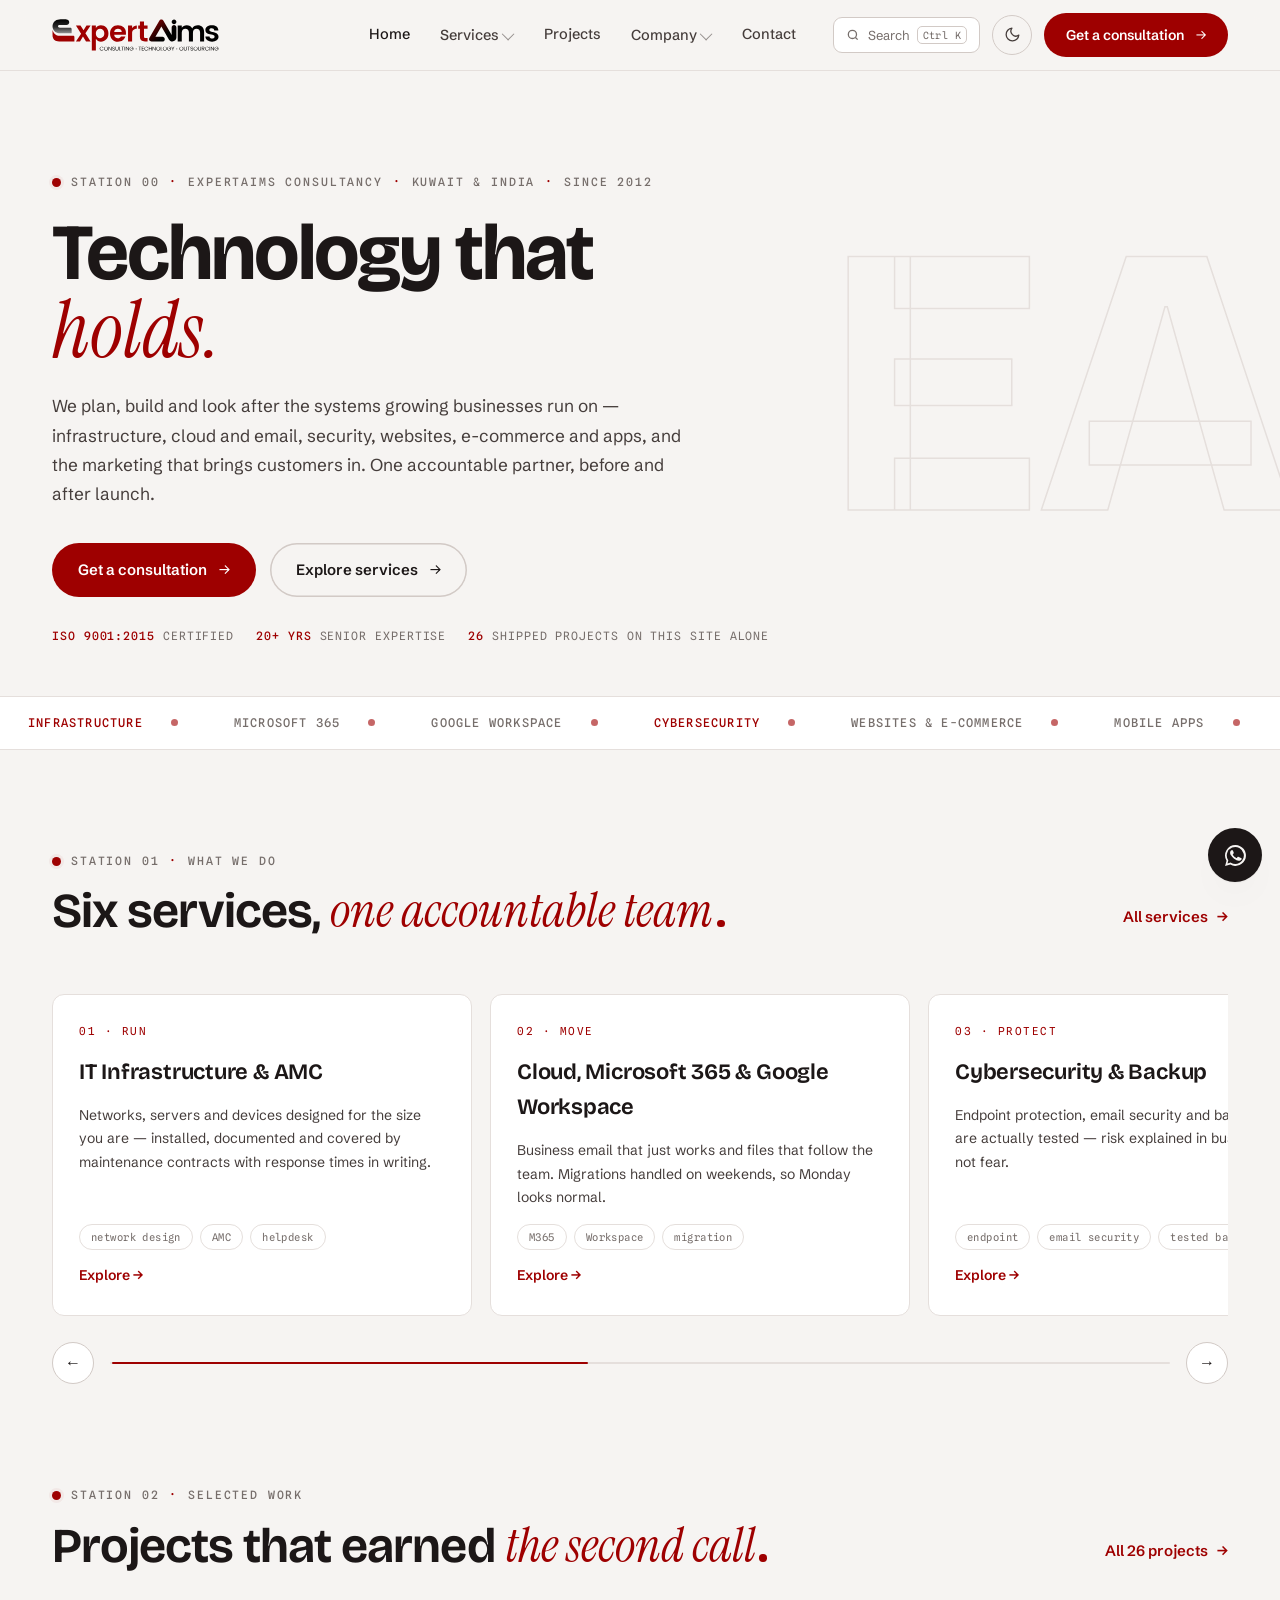
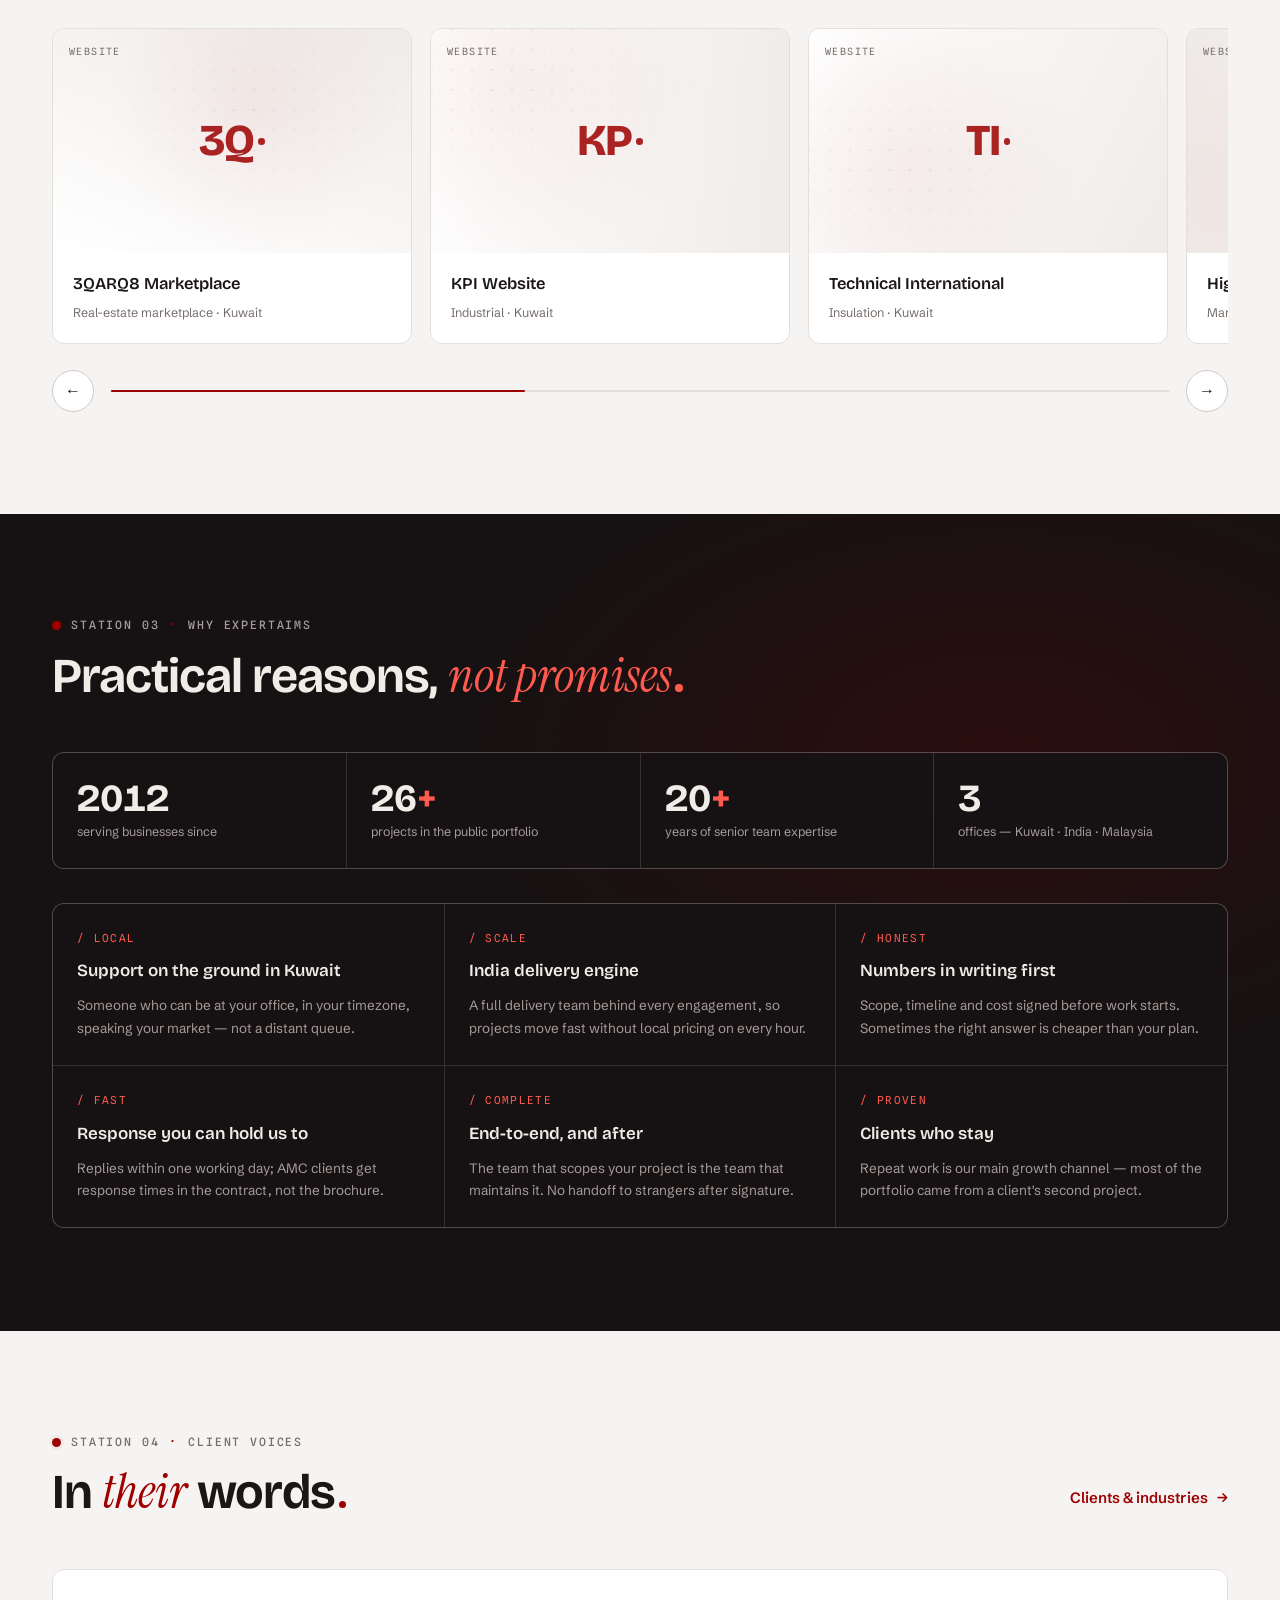
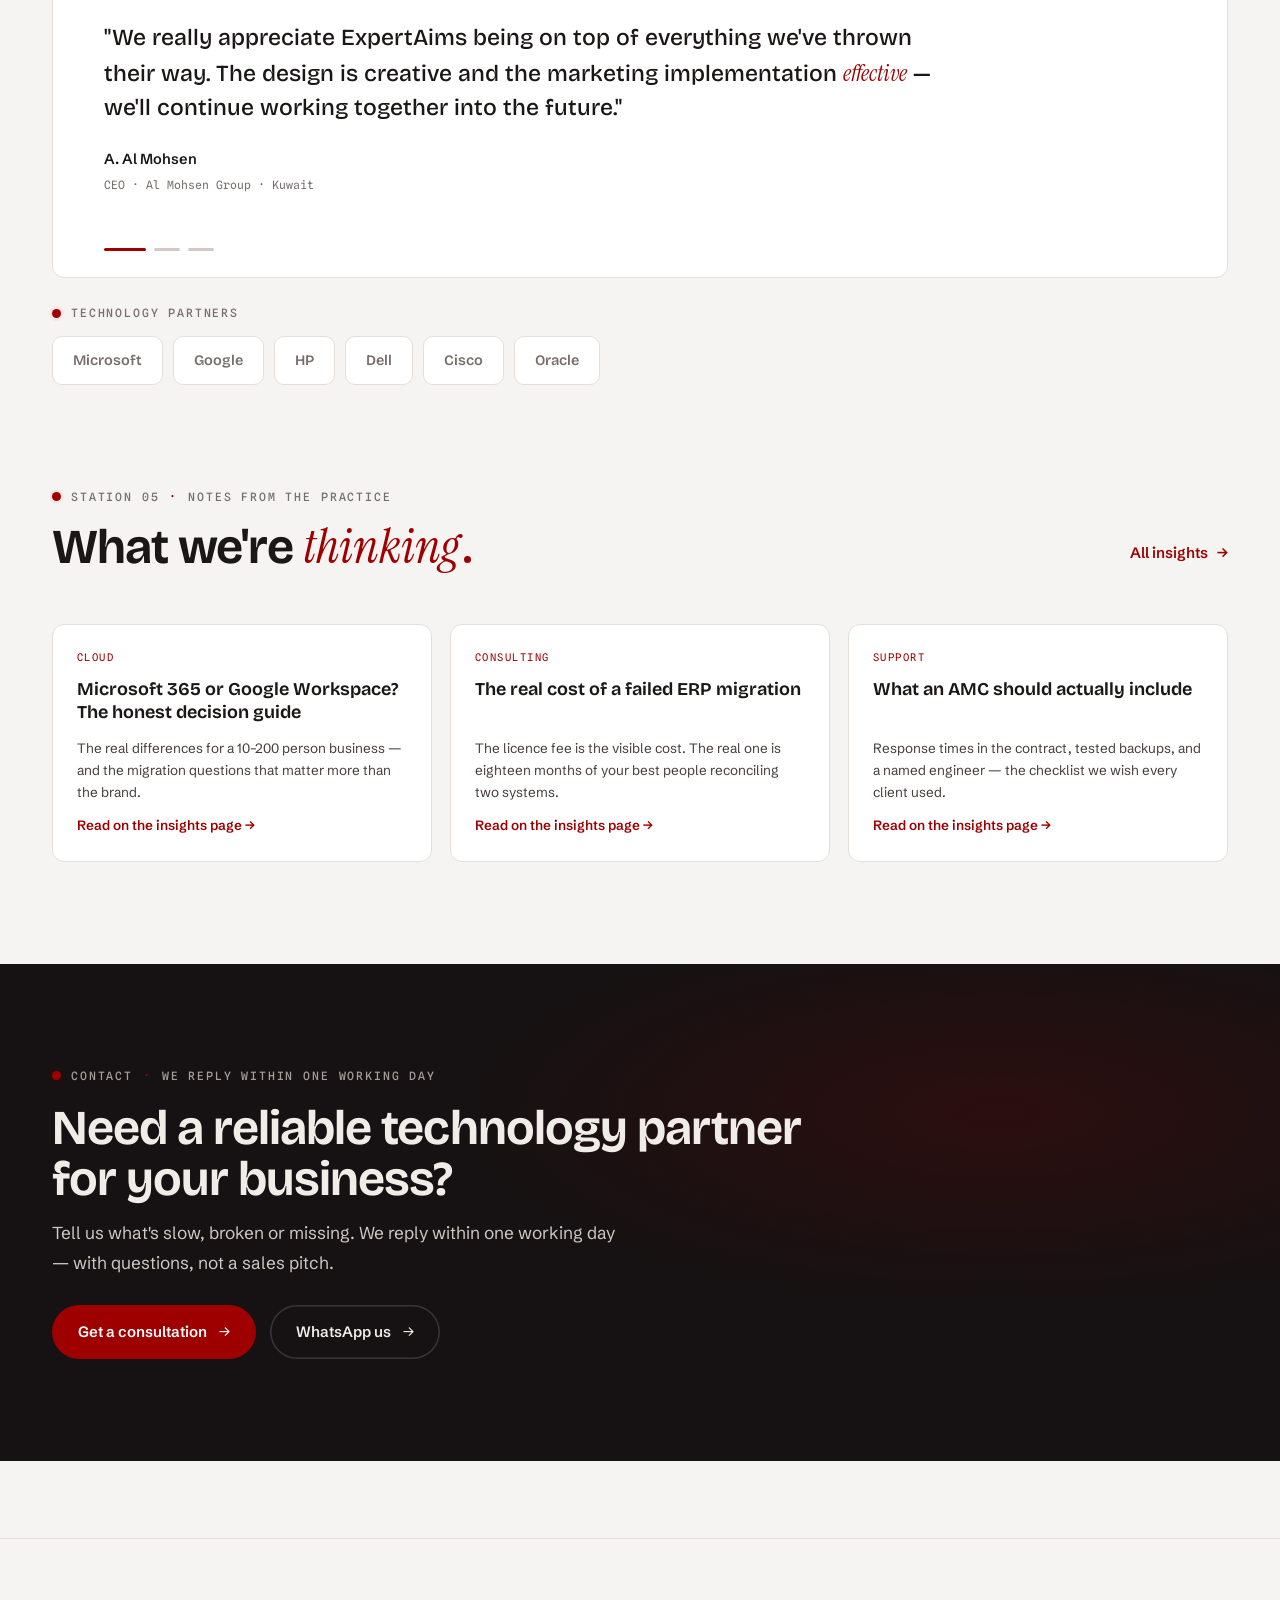
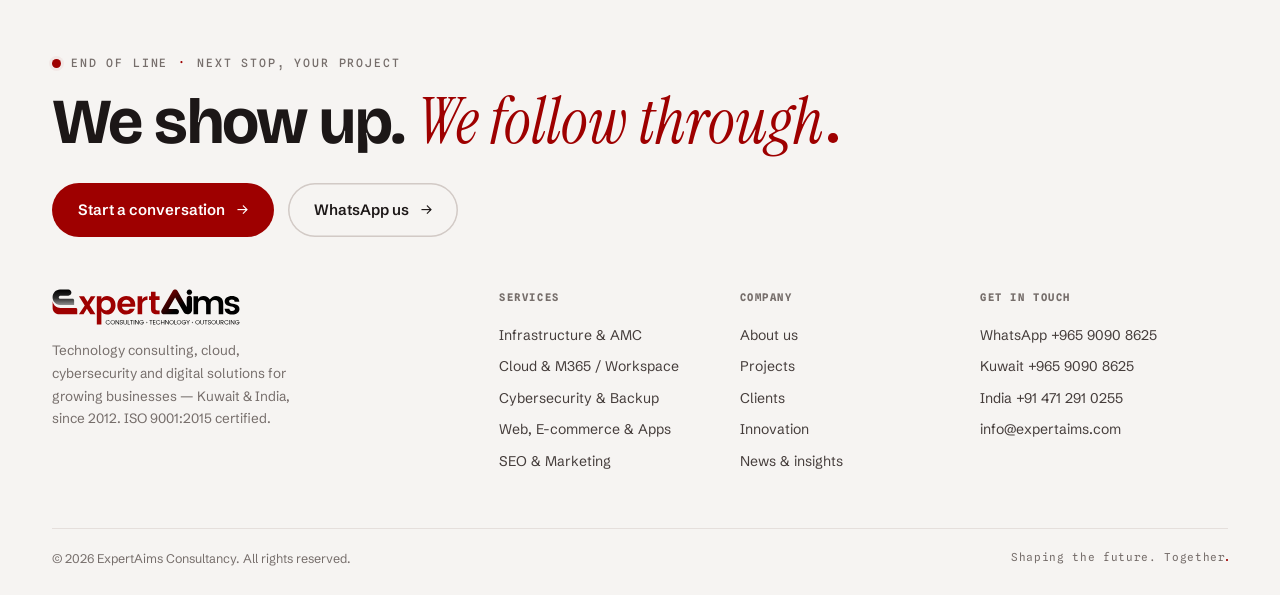
==== commit 34287575: "v5.2: replace fixed meridian rail with the signal compass Client feedback: the full-height red line " ====
--- a/index.html
+++ b/index.html
@@ -27,7 +27,6 @@
 </head>
 <body>
 <a class="skip" href="#main">Skip to content</a>
-<div class="mer" aria-hidden="true"><div class="mer-fill"></div></div>
 <header class="hd">
   <div class="hd-in">
     <a class="hd-logo" href="index.html" aria-label="ExpertAims home"><img class="logo-l" src="assets/brand/logo-full.svg" alt="ExpertAims — Consulting · Technology · Outsourcing" width="718" height="137" style="height:32px;width:auto"><img class="logo-d" src="assets/brand/logo-full-dark.svg" alt="ExpertAims — Consulting · Technology · Outsourcing" width="718" height="137" style="height:32px;width:auto"></a>
--- a/assets/site.css
+++ b/assets/site.css
@@ -59,7 +59,7 @@
 img{max-width:100%;display:block}
 a{color:inherit}
 ::selection{background:var(--acc);color:#fff}
-.wrap{max-width:var(--max);margin:0 auto;padding-left:calc(var(--gut) + var(--rail));padding-right:var(--gut)}
+.wrap{max-width:var(--max);margin:0 auto;padding-left:var(--gut);padding-right:var(--gut)}
 .wrap--flush{padding-left:var(--gut)}
 
 /* theme-dependent logo swap */
@@ -100,15 +100,23 @@
 .rv.in{opacity:1;transform:none}
 @media (prefers-reduced-motion:reduce){.rv{opacity:1;transform:none;transition:none}}
 
-/* ══ meridian rail ══ */
-.mer{position:fixed;left:calc((100vw - var(--max))/2 + var(--gut) + 26px);top:0;bottom:0;width:2px;z-index:5;pointer-events:none}
-.mer::before{content:'';position:absolute;inset:0;background:var(--line)}
-.mer .mer-fill{position:absolute;top:0;left:0;width:100%;height:100%;background:linear-gradient(var(--acc-ink),var(--acc));transform-origin:top;transform:scaleY(0)}
-@media (max-width:1380px){.mer{left:calc(var(--gut) + 26px)}}
-@media (max-width:920px){.mer{display:none}.wrap{padding-left:var(--gut)}}
+/* ══ signal compass ══
+   Replaces the old fixed meridian rail: the aim-dot inside a ring
+   that fills with scroll progress, docked bottom-left. It names the
+   station you just reached and returns you to the top of the line. */
 .stn-anchor{position:relative}
-.stn-anchor::before{content:'';position:absolute;left:calc(-1 * var(--rail) + 20px);top:10px;width:14px;height:14px;border-radius:50%;background:var(--bg);border:2.5px solid var(--acc-ink);z-index:6}
-@media (max-width:920px){.stn-anchor::before{display:none}}
+.cmp{position:fixed;left:18px;bottom:18px;z-index:90;display:flex;align-items:center;gap:10px;opacity:0;visibility:hidden;transform:translateY(8px);transition:opacity .3s,transform .3s,visibility .3s}
+.cmp.on{opacity:1;visibility:visible;transform:none}
+.cmp-btn{width:46px;height:46px;border-radius:50%;border:0;padding:0;background:var(--sur);box-shadow:var(--shadow);cursor:pointer;display:flex;align-items:center;justify-content:center;transition:transform .18s}
+.cmp-btn:hover{transform:translateY(-3px)}
+.cmp-btn svg{width:46px;height:46px;display:block}
+.cmp-btn .tr{stroke:var(--line2)}
+.cmp-btn .pr{stroke:var(--acc-ink);transition:stroke-dashoffset .12s linear}
+.cmp-btn .ad{fill:var(--acc)}
+.cmp-lb{font-family:var(--mono);font-size:10px;letter-spacing:.14em;text-transform:uppercase;color:var(--ink2);background:var(--sur);border:1px solid var(--line);border-radius:20px;padding:7px 13px;box-shadow:var(--shadow);white-space:nowrap;opacity:0;transform:translateX(-6px);transition:opacity .25s,transform .25s;pointer-events:none}
+.cmp-lb i{font-style:normal;color:var(--acc-ink)}
+.cmp:hover .cmp-lb,.cmp-btn:focus-visible~.cmp-lb,.cmp.say .cmp-lb{opacity:1;transform:none}
+@media (max-width:720px){.cmp{display:none}}
 
 /* ══ header ══ */
 .hd{position:sticky;top:0;z-index:100;background:color-mix(in srgb,var(--bg) 88%,transparent);backdrop-filter:blur(12px);-webkit-backdrop-filter:blur(12px);border-bottom:1px solid var(--line)}
@@ -350,10 +358,7 @@
 
 /* ══ footer terminus ══ */
 .ft{border-top:1px solid var(--line);margin-top:clamp(40px,6vw,80px);position:relative}
-.ft-line{max-width:var(--max);margin:0 auto;padding:0 var(--gut);position:relative}
-.ft-line::before{content:'';position:absolute;left:calc(var(--gut) + 26px);top:0;height:clamp(48px,7vw,90px);width:2px;background:var(--acc-ink)}
-.ft-line::after{content:'';position:absolute;left:calc(var(--gut) + 20px);top:clamp(48px,7vw,90px);width:14px;height:14px;border-radius:50%;background:var(--acc-ink);box-shadow:0 0 0 5px var(--ghost)}
-@media (max-width:920px){.ft-line::before,.ft-line::after{display:none}}
+.ft-line{max-width:var(--max);margin:0 auto;padding:0 var(--gut)}
 .ft-tag{padding:clamp(64px,9vw,120px) 0 clamp(36px,4vw,56px)}
 .ft-tag .d1{font-size:clamp(34px,5vw,68px)}
 .ft-grid{display:grid;grid-template-columns:2fr 1fr 1fr 1.2fr;gap:34px;padding-bottom:clamp(36px,4vw,56px)}
@@ -378,8 +383,60 @@
 .skip:focus{top:0}
 :focus-visible{outline:2px solid var(--acc-ink);outline-offset:3px;border-radius:3px}
 
+/* ── v5.1 · page transitions + the signal draw ─────────────────
+   Cross-document view transitions (progressive enhancement) and a
+   red signal line that draws across the top on every page entry —
+   the meridian handing you from station to station. */
+@view-transition{navigation:auto}
+::view-transition-old(root){animation:vt-out .18s ease both}
+::view-transition-new(root){animation:vt-in .26s ease both}
+@keyframes vt-out{to{opacity:0}}
+@keyframes vt-in{from{opacity:0;transform:translateY(6px)}}
+.sig-load{position:fixed;top:0;left:0;right:0;height:2px;z-index:500;pointer-events:none;background:linear-gradient(90deg,var(--acc),var(--acc-ink));transform:scaleX(0);transform-origin:0 50%;animation:sig-draw .9s cubic-bezier(.65,0,.35,1) forwards}
+@keyframes sig-draw{0%{transform:scaleX(0);opacity:1}62%{transform:scaleX(1);opacity:1}100%{transform:scaleX(1);opacity:0}}
+@media (prefers-reduced-motion:reduce){
+  ::view-transition-old(root),::view-transition-new(root){animation:none}
+  .sig-load{display:none}
+}
+
+/* ── v5.1 · pointer spotlight on cards ─────────────────────────
+   A soft brand-red glow follows the cursor across service cards
+   and project art — the aim-dot as a searchlight. */
+.svc::after,.pj-art::after{content:'';position:absolute;inset:0;pointer-events:none;opacity:0;transition:opacity .3s;background:radial-gradient(240px circle at var(--mx,50%) var(--my,42%),var(--ghost) 0%,transparent 72%)}
+.svc:hover::after,.pj:hover .pj-art::after{opacity:1}
+@media (hover:none){.svc::after,.pj-art::after{display:none}}
+
+/* ── v5.1 · Signal Search (command palette, Ctrl/⌘ K) ──────────── */
+.cpb{display:inline-flex;align-items:center;gap:8px;height:36px;padding:0 12px;border:1px solid var(--line2);border-radius:9px;background:var(--sur);color:var(--mut);font-family:var(--body);font-size:13px;cursor:pointer;transition:border-color .15s,color .15s}
+.cpb:hover{border-color:var(--acc-ink);color:var(--ink)}
+.cpb svg{width:14px;height:14px}
+.cpb kbd{font-family:var(--mono);font-size:10px;letter-spacing:.04em;border:1px solid var(--line2);border-radius:5px;padding:2px 5px;color:var(--mut)}
+@media (max-width:1020px){.cpb{padding:0;width:36px;justify-content:center}.cpb kbd,.cpb .cpb-t{display:none}}
+.cp{position:fixed;inset:0;z-index:450;display:flex;align-items:flex-start;justify-content:center;padding:12vh 18px 18px}
+.cp[hidden]{display:none}
+.cp-bg{position:absolute;inset:0;background:color-mix(in srgb,var(--ink) 32%,transparent);backdrop-filter:blur(3px);-webkit-backdrop-filter:blur(3px)}
+.cp-box{position:relative;width:min(620px,100%);background:var(--sur);border:1px solid var(--line);border-radius:14px;box-shadow:var(--shadow);overflow:hidden;animation:cp-in .18s ease}
+@keyframes cp-in{from{opacity:0;transform:translateY(-8px) scale(.985)}}
+.cp-hd{display:flex;align-items:center;gap:11px;padding:15px 18px;border-bottom:1px solid var(--line)}
+.cp-hd svg{width:17px;height:17px;color:var(--acc-ink);flex:none}
+.cp-hd input{flex:1;border:0;outline:0;background:transparent;color:var(--ink);font-family:var(--body);font-size:16px}
+.cp-hd input::placeholder{color:var(--mut)}
+.cp-hd kbd{font-family:var(--mono);font-size:10px;border:1px solid var(--line2);border-radius:5px;padding:3px 6px;color:var(--mut)}
+.cp-ls{max-height:min(48vh,430px);overflow-y:auto;padding:8px}
+.cp-it{display:flex;align-items:center;gap:13px;width:100%;text-align:left;padding:11px 12px;border:0;border-radius:9px;background:transparent;cursor:pointer;text-decoration:none}
+.cp-it .dot{flex:none;width:8px;height:8px;border-radius:50%;border:2px solid var(--line2);transition:background .12s,border-color .12s}
+.cp-it b{display:block;font-family:var(--body);font-weight:600;font-size:14.5px;color:var(--ink);letter-spacing:-.005em}
+.cp-it span{display:block;font-size:12px;color:var(--mut);margin-top:1px}
+.cp-it .k{margin-left:auto;font-family:var(--mono);font-size:9.5px;letter-spacing:.12em;text-transform:uppercase;color:var(--mut);flex:none}
+.cp-it.on{background:var(--sur2)}
+.cp-it.on .dot{background:var(--acc);border-color:var(--acc)}
+.cp-it.on b{color:var(--acc-ink)}
+.cp-mt{padding:26px 16px;text-align:center;font-size:13.5px;color:var(--mut)}
+.cp-ft{display:flex;gap:16px;padding:10px 18px;border-top:1px solid var(--line);font-family:var(--mono);font-size:10px;letter-spacing:.06em;color:var(--mut)}
+.cp-ft kbd{border:1px solid var(--line2);border-radius:4px;padding:1px 5px;margin-right:4px}
+
 @media print{
-  .hd,.wa,.skip,.mbt,.msh,.mer,.thm,.mq,.rail-ui{display:none !important}
+  .hd,.wa,.skip,.mbt,.msh,.cmp,.thm,.mq,.rail-ui,.cp,.cpb,.sig-load{display:none !important}
   body{background:#fff;color:#000}
   .sec,.ph{padding:18px 0}
 }
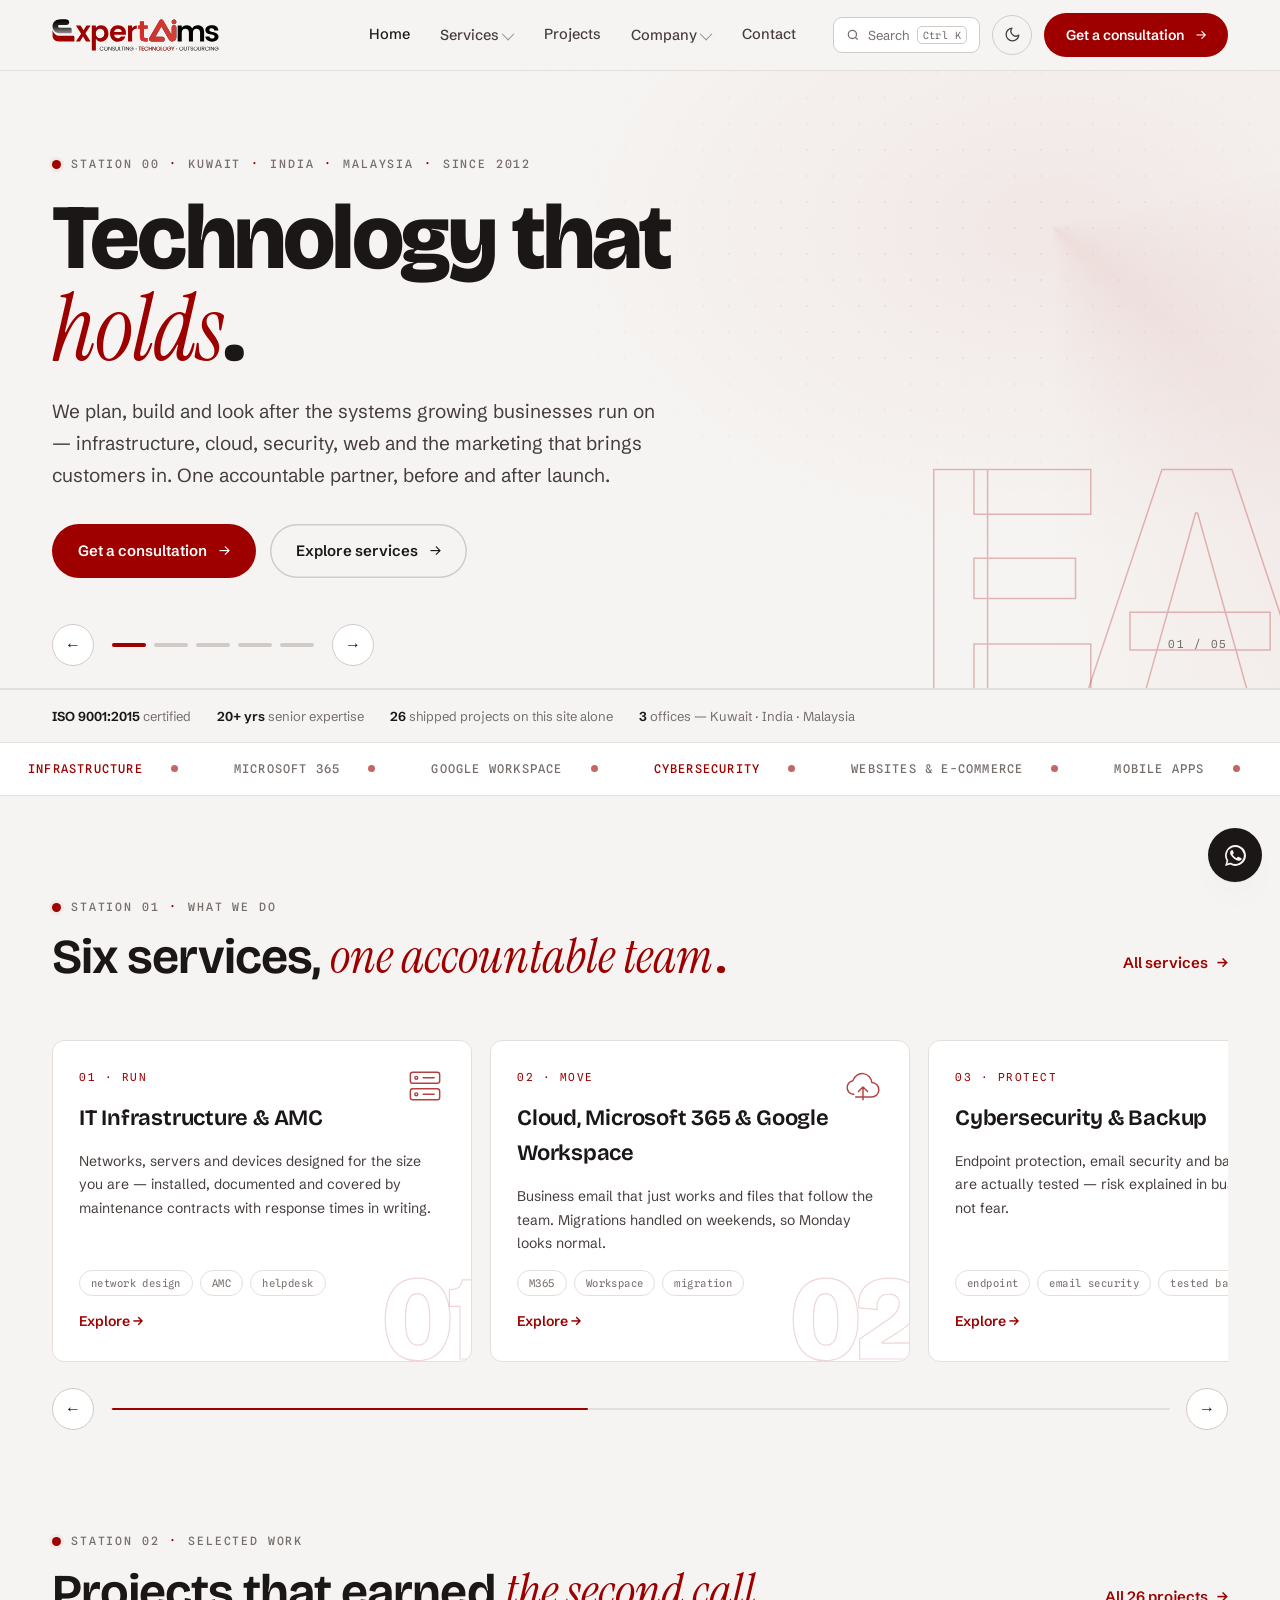
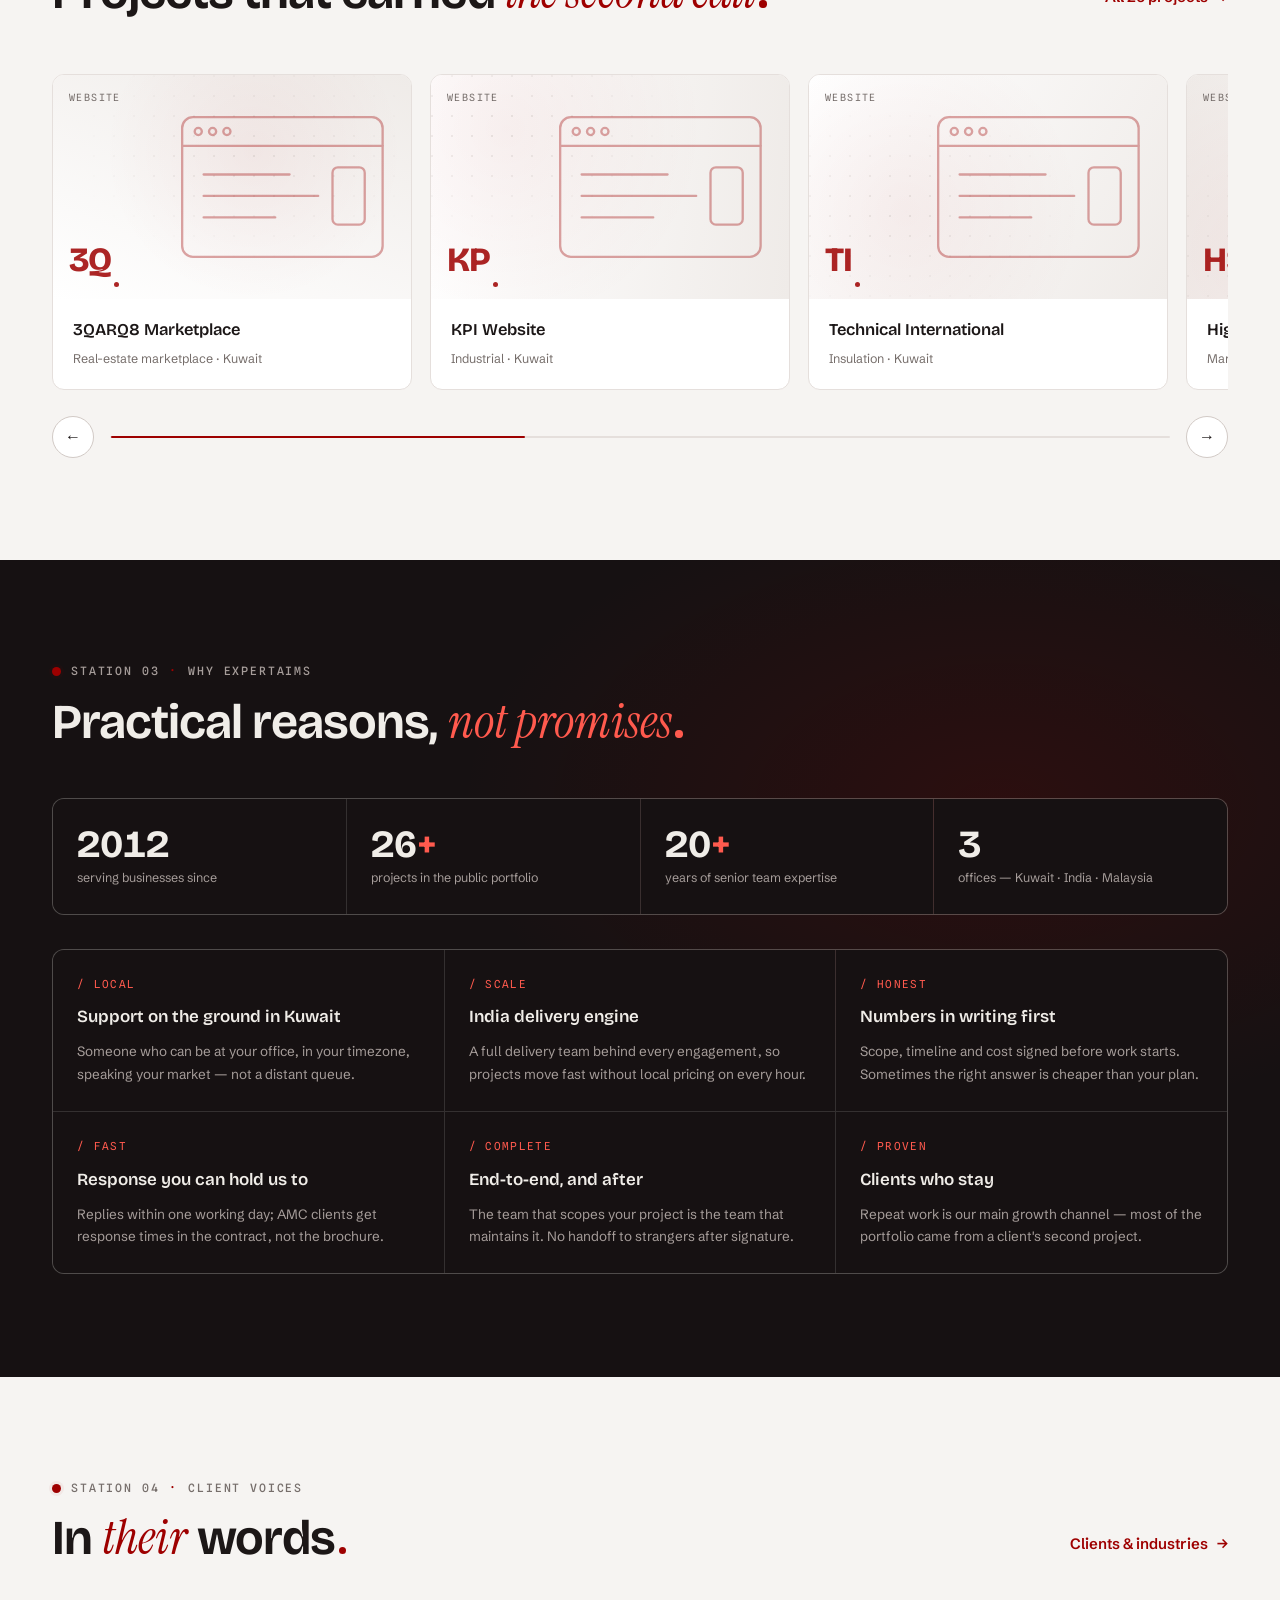
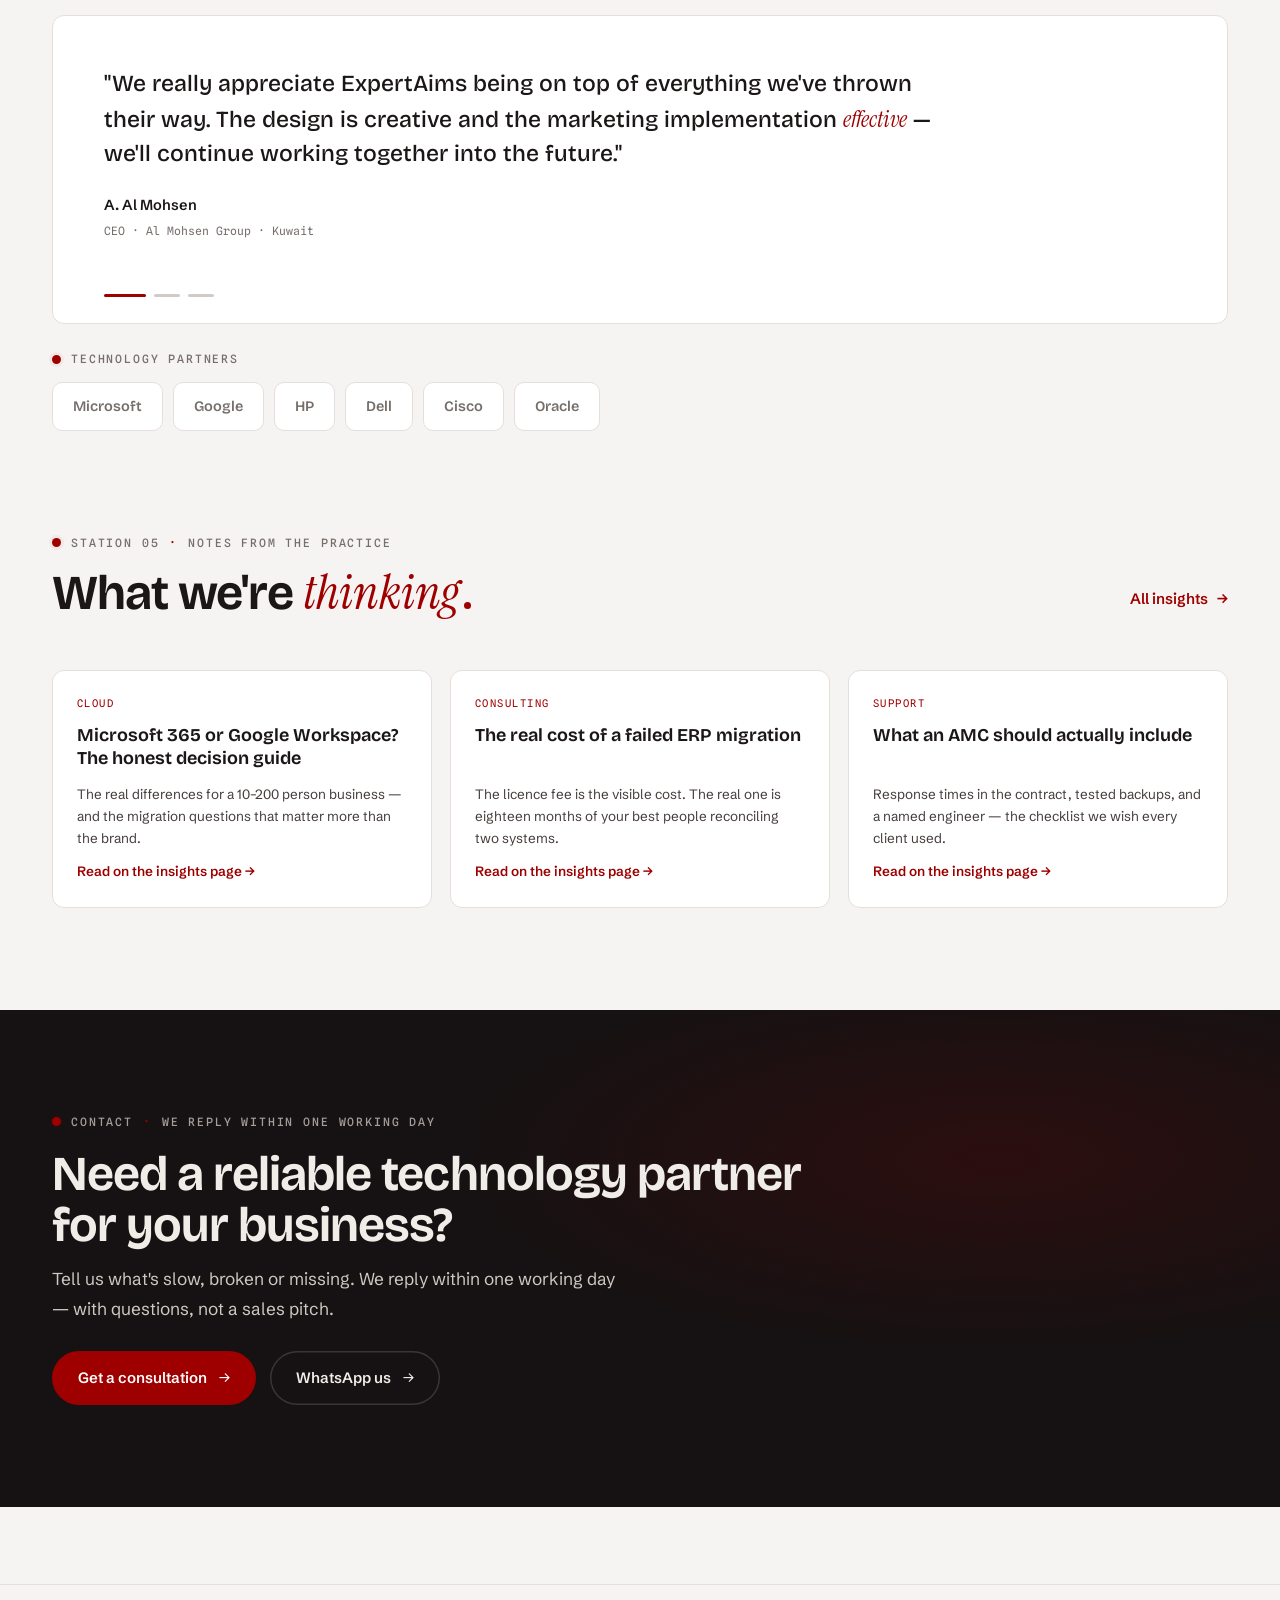
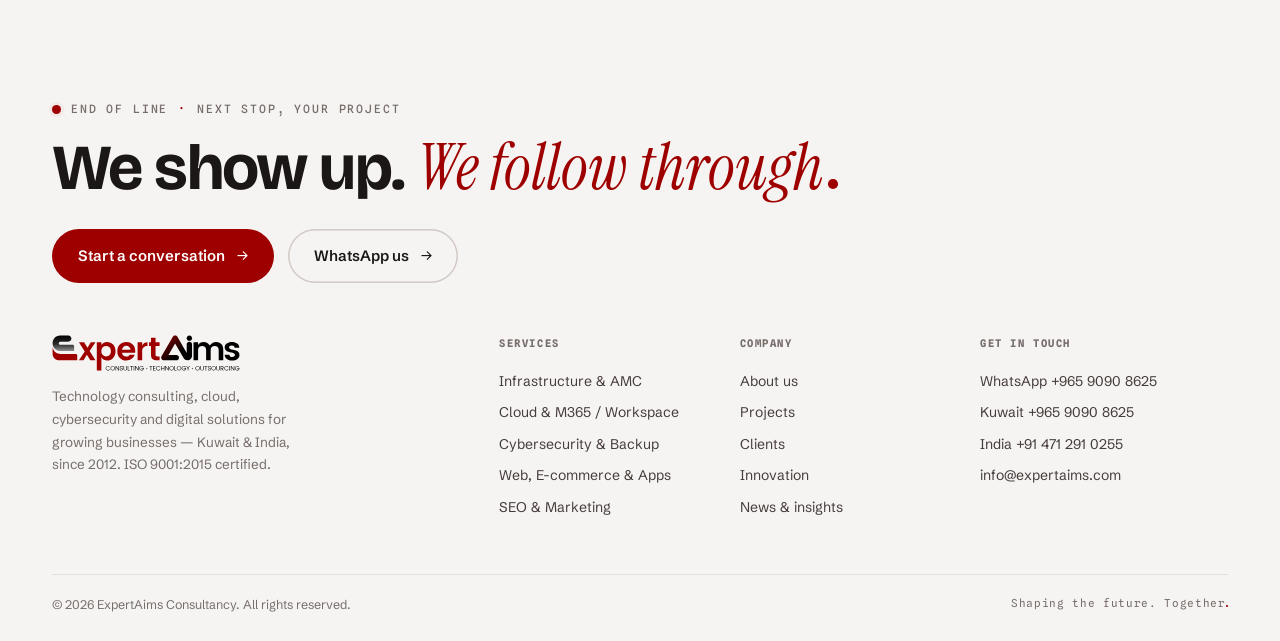
==== commit 9ae227f5: "v5.3: hero banner slider, living 'Ai' logo treatment, bespoke card art - Hero: five-slide full-heigh" ====
--- a/index.html
+++ b/index.html
@@ -87,19 +87,64 @@
 </div>
 <main id="main">
 
-<!-- hero -->
-<div class="ph" style="border-bottom:0;padding-bottom:clamp(30px,4vw,52px)">
-  <span class="ph-ghost" aria-hidden="true">EA</span>
-  <div class="wrap">
-    <p class="stn rv">Station 00 <i>·</i> ExpertAims Consultancy <i>·</i> Kuwait &amp; India <i>·</i> since 2012</p>
-    <h1 class="d1 rv" style="margin-top:22px">Technology that<br><em id="rot" data-words='["holds.","scales.","recovers.","converts.","lasts."]'>holds.</em></h1>
-    <p class="lede rv" style="margin-top:22px">We plan, build and look after the systems growing businesses run on — infrastructure, cloud and email, security, websites, e-commerce and apps, and the marketing that brings customers in. One accountable partner, before and after launch.</p>
-    <div class="rv" style="margin-top:34px;display:flex;gap:14px;flex-wrap:wrap;align-items:center">
-      <a class="btn btn-acc" href="contact.html">Get a consultation</a>
-      <a class="btn btn-ln" href="services.html">Explore services</a>
-    </div>
-    <p class="ph-meta rv" style="margin-top:30px"><span><b>ISO 9001:2015</b> certified</span><span><b>20+ yrs</b> senior expertise</span><span><b>26</b> shipped projects on this site alone</span></p>
-  </div>
+<!-- hero banner slider -->
+<section class="hb" aria-roledescription="carousel" aria-label="What ExpertAims does">
+  <div class="hb-t">
+    <div class="hb-s" role="group" aria-roledescription="slide" aria-label="Slide 1 of 5" style="--hx:76%;--hy:30%;--ha:210deg">
+      <div class="hb-art" aria-hidden="true"><span class="ga"></span><span class="gb"></span><span class="gg">EA</span></div>
+      <div class="wrap">
+        <p class="stn">Station 00 <i>·</i> Kuwait <i>·</i> India <i>·</i> Malaysia <i>·</i> since 2012</p>
+        <h1 class="hb-h">Technology that <em>holds</em>.</h1>
+        <p class="hb-p">We plan, build and look after the systems growing businesses run on — infrastructure, cloud, security, web and the marketing that brings customers in. One accountable partner, before and after launch.</p>
+        <div class="hb-cta"><a class="btn btn-acc" href="contact.html">Get a consultation</a><a class="btn btn-ln" href="services.html">Explore services</a></div>
+      </div>
+    </div>
+    <div class="hb-s" role="group" aria-roledescription="slide" aria-label="Slide 2 of 5" style="--hx:24%;--hy:70%;--ha:40deg">
+      <div class="hb-art" aria-hidden="true"><span class="ga"></span><span class="gb"></span><span class="gg">AI</span></div>
+      <div class="wrap">
+        <p class="stn">Innovation <i>·</i> AI &amp; automation practice</p>
+        <h2 class="hb-h">Put AI to work, <em>sensibly</em>.</h2>
+        <p class="hb-p">Assistants on your own documents, automation across the tools you already use, and honest advice on what is not worth automating yet — measured by hours saved, not hype.</p>
+        <div class="hb-cta"><a class="btn btn-acc" href="innovation.html">Explore innovation</a><a class="btn btn-ln" href="contact.html">Talk to us</a></div>
+      </div>
+    </div>
+    <div class="hb-s" role="group" aria-roledescription="slide" aria-label="Slide 3 of 5" style="--hx:70%;--hy:64%;--ha:300deg">
+      <div class="hb-art" aria-hidden="true"><span class="ga"></span><span class="gb"></span><span class="gg">M365</span></div>
+      <div class="wrap">
+        <p class="stn">Cloud <i>·</i> Microsoft 365 &amp; Google Workspace</p>
+        <h2 class="hb-h">Migrated on the weekend. <em>Monday looks normal</em>.</h2>
+        <p class="hb-p">Business email that just works, files that follow the team, and licences that match reality — moved without drama and supported after the move.</p>
+        <div class="hb-cta"><a class="btn btn-acc" href="services.html#s2">Cloud &amp; workspace</a><a class="btn btn-ln" href="contact.html">Plan a migration</a></div>
+      </div>
+    </div>
+    <div class="hb-s" role="group" aria-roledescription="slide" aria-label="Slide 4 of 5" style="--hx:30%;--hy:26%;--ha:140deg">
+      <div class="hb-art" aria-hidden="true"><span class="ga"></span><span class="gb"></span><span class="gg">SEC</span></div>
+      <div class="wrap">
+        <p class="stn">Cybersecurity <i>·</i> backup &amp; recovery</p>
+        <h2 class="hb-h">Tested backups. <em>Quiet nights</em>.</h2>
+        <p class="hb-p">Endpoint protection, email security and backups that are restored for real, on a schedule — with risk explained in business terms, not fear.</p>
+        <div class="hb-cta"><a class="btn btn-acc" href="services.html#s3">Security &amp; backup</a><a class="btn btn-ln" href="contact.html">Get an assessment</a></div>
+      </div>
+    </div>
+    <div class="hb-s" role="group" aria-roledescription="slide" aria-label="Slide 5 of 5" style="--hx:78%;--hy:44%;--ha:250deg">
+      <div class="hb-art" aria-hidden="true"><span class="ga"></span><span class="gb"></span><span class="gg">WEB</span></div>
+      <div class="wrap">
+        <p class="stn">Build <i>·</i> websites, e-commerce &amp; apps</p>
+        <h2 class="hb-h">Sites that earn <em>the second call</em>.</h2>
+        <p class="hb-p">Twenty-six shipped projects on this site alone — fast, documented builds you own outright, from marketplaces to school portals.</p>
+        <div class="hb-cta"><a class="btn btn-acc" href="projects.html">See the projects</a><a class="btn btn-ln" href="services.html#s4">Web &amp; apps</a></div>
+      </div>
+    </div>
+  </div>
+  <div class="wrap hb-ui">
+    <button class="hb-ar" type="button" data-hb="prev" aria-label="Previous slide">←</button>
+    <div class="hb-dots" role="tablist" aria-label="Slides"></div>
+    <button class="hb-ar" type="button" data-hb="next" aria-label="Next slide">→</button>
+    <span class="hb-n" aria-hidden="true">01 / 05</span>
+  </div>
+</section>
+<div class="hb-meta">
+  <div class="wrap"><span><b>ISO 9001:2015</b> certified</span><span><b>20+ yrs</b> senior expertise</span><span><b>26</b> shipped projects on this site alone</span><span><b>3</b> offices — Kuwait · India · Malaysia</span></div>
 </div>
 
 <div class="mq" aria-hidden="true">
--- a/assets/site.css
+++ b/assets/site.css
@@ -435,6 +435,91 @@
 .cp-ft{display:flex;gap:16px;padding:10px 18px;border-top:1px solid var(--line);font-family:var(--mono);font-size:10px;letter-spacing:.06em;color:var(--mut)}
 .cp-ft kbd{border:1px solid var(--line2);border-radius:4px;padding:1px 5px;margin-right:4px}
 
+/* ── v5.3 · "Ai" logo treatment ────────────────────────────────
+   The lockup's own letters carry the effect: a light sweep runs
+   through the letterforms (masked by the logo itself), the Ai pair
+   breathes with a living gradient, and the i-dot pings like a
+   signal — ExpertAims as an AI development company. */
+.hd-logo{position:relative;display:inline-block}
+.lg-fx{position:absolute;inset:0;pointer-events:none}
+.lg-fx i{position:absolute;inset:0;display:block;
+  -webkit-mask-image:var(--lg-mask);mask-image:var(--lg-mask);
+  -webkit-mask-size:100% 100%;mask-size:100% 100%}
+:root{--lg-mask:url(brand/logo-full.svg)}
+@media (prefers-color-scheme:dark){:root:not([data-theme]){--lg-mask:url(brand/logo-full-dark.svg)}}
+:root[data-theme="dark"]{--lg-mask:url(brand/logo-full-dark.svg)}
+:root[data-theme="light"]{--lg-mask:url(brand/logo-full.svg)}
+.lg-fx .shine{background:linear-gradient(115deg,transparent 38%,rgba(255,255,255,.85) 50%,transparent 62%);background-size:280% 100%;animation:lg-shine 5.2s ease-in-out infinite}
+@keyframes lg-shine{0%,58%{background-position:120% 0}88%,100%{background-position:-60% 0}}
+.lg-fx .ai{clip-path:inset(0 25.5% 0 51%);background:linear-gradient(120deg,#9E0000,#FF5A4E 30%,#7A0F2B 55%,#9E0000 80%);background-size:300% 300%;animation:lg-ai 4s ease-in-out infinite;opacity:.9}
+@keyframes lg-ai{0%,100%{background-position:0% 40%}50%{background-position:100% 60%}}
+.lg-ping{position:absolute;left:71.5%;top:11%;width:6px;height:6px;border-radius:50%;pointer-events:none}
+.lg-ping::before,.lg-ping::after{content:'';position:absolute;inset:0;border-radius:50%;border:1.5px solid var(--acc-ink);opacity:0;animation:lg-ping 3.2s cubic-bezier(.2,.6,.4,1) infinite}
+.lg-ping::after{animation-delay:1.6s}
+@keyframes lg-ping{0%{transform:scale(.4);opacity:.9}70%,100%{transform:scale(3.4);opacity:0}}
+@media (prefers-reduced-motion:reduce){.lg-fx,.lg-ping{display:none}}
+
+/* ── v5.3 · hero banner slider ─────────────────────────────── */
+.hb{position:relative;overflow:hidden;border-bottom:1px solid var(--line)}
+.hb-t{position:relative;min-height:clamp(500px,62vh,660px)}
+.hb-s{position:absolute;inset:0;display:flex;align-items:center;opacity:0;visibility:hidden;transition:opacity .7s ease,visibility .7s}
+.hb-s.on{position:relative;opacity:1;visibility:visible}
+.hb-s .wrap{position:relative;z-index:2;width:100%;padding-top:clamp(46px,7vw,84px);padding-bottom:clamp(70px,9vw,110px)}
+.hb-h{font-family:var(--disp);font-weight:800;letter-spacing:-.03em;line-height:.98;font-size:clamp(44px,7.2vw,92px);color:var(--ink);margin-top:20px;max-width:14ch}
+.hb-h em{font-family:var(--serif);font-style:italic;font-weight:400;color:var(--acc-ink);letter-spacing:-.01em}
+.hb-p{font-size:clamp(16px,1.6vw,19px);line-height:1.7;color:var(--ink2);max-width:52ch;margin-top:20px}
+.hb-cta{display:flex;gap:14px;flex-wrap:wrap;align-items:center;margin-top:32px}
+.hb-s.on .stn,.hb-s.on .hb-h,.hb-s.on .hb-p,.hb-s.on .hb-cta{animation:hb-up .7s cubic-bezier(.2,.7,.3,1) both}
+.hb-s.on .hb-h{animation-delay:.08s}.hb-s.on .hb-p{animation-delay:.16s}.hb-s.on .hb-cta{animation-delay:.24s}
+@keyframes hb-up{from{opacity:0;transform:translateY(22px)}}
+/* slide art: conic wash + dot field + outlined ghost word, slow drift */
+.hb-art{position:absolute;inset:0;overflow:hidden;pointer-events:none}
+.hb-art .ga{position:absolute;inset:-12%;background:
+  radial-gradient(46% 62% at var(--hx,74%) var(--hy,30%),var(--ghost),transparent 70%),
+  conic-gradient(from var(--ha,210deg) at var(--hx,74%) var(--hy,30%),transparent 0 62%,var(--ghost) 78%,transparent 92%);
+  animation:hb-drift 14s ease-in-out infinite alternate}
+@keyframes hb-drift{from{transform:scale(1) translateY(0)}to{transform:scale(1.06) translateY(-1.6%)}}
+.hb-art .gb{position:absolute;inset:0;background-image:radial-gradient(circle at 1px 1px,var(--line2) 1px,transparent 0);background-size:26px 26px;opacity:.4;
+  mask-image:radial-gradient(58% 72% at var(--hx,74%) var(--hy,34%),#000,transparent 76%);
+  -webkit-mask-image:radial-gradient(58% 72% at var(--hx,74%) var(--hy,34%),#000,transparent 76%)}
+.hb-art .gg{position:absolute;right:-1vw;bottom:-4%;font-family:var(--disp);font-weight:800;letter-spacing:-.04em;line-height:.8;font-size:clamp(150px,26vw,360px);color:transparent;-webkit-text-stroke:1.5px color-mix(in srgb,var(--acc-ink) 26%,transparent);user-select:none}
+/* slider chrome */
+.hb-ui{position:absolute;left:0;right:0;bottom:0;z-index:3;display:flex;align-items:center;gap:18px;padding-bottom:22px;padding-top:10px}
+.hb-ar{width:42px;height:42px;border-radius:50%;border:1px solid var(--line2);background:var(--sur);color:var(--ink);cursor:pointer;font-size:16px;display:flex;align-items:center;justify-content:center;transition:border-color .15s,transform .15s;flex:none}
+.hb-ar:hover{border-color:var(--acc-ink);transform:translateY(-2px)}
+.hb-dots{display:flex;gap:8px;align-items:center}
+.hb-d{position:relative;width:34px;height:4px;border-radius:4px;border:0;padding:0;background:var(--line2);cursor:pointer;overflow:hidden}
+.hb-d i{position:absolute;inset:0;background:var(--acc-ink);transform:scaleX(0);transform-origin:left}
+.hb-d.on i{animation:hb-pg var(--hb-ms,6200ms) linear forwards}
+.hb.paused .hb-d.on i{animation-play-state:paused}
+@keyframes hb-pg{to{transform:scaleX(1)}}
+.hb-n{margin-left:auto;font-family:var(--mono);font-size:11px;letter-spacing:.14em;color:var(--mut)}
+.hb-meta{border-top:1px solid var(--line)}
+.hb-meta .wrap{display:flex;gap:26px;flex-wrap:wrap;padding-top:16px;padding-bottom:16px;font-size:13px;color:var(--mut)}
+.hb-meta b{color:var(--ink);font-weight:650}
+@media (max-width:720px){.hb-t{min-height:520px}.hb-n{display:none}.hb-art .gg{font-size:150px;right:-30px}}
+@media (prefers-reduced-motion:reduce){
+  .hb-s{transition:none}
+  .hb-s.on .stn,.hb-s.on .hb-h,.hb-s.on .hb-p,.hb-s.on .hb-cta{animation:none}
+  .hb-art .ga{animation:none}
+  .hb-d.on i{animation:none;transform:scaleX(1)}
+}
+
+/* ── v5.3 · richer service cards ───────────────────────────── */
+.svc .ic{position:absolute;top:24px;right:24px;width:44px;height:44px;color:var(--acc-ink);opacity:.75;transition:transform .3s,opacity .3s}
+.svc .ic svg{width:100%;height:100%;stroke:currentColor;fill:none;stroke-width:1.6;stroke-linecap:round;stroke-linejoin:round}
+.svc:hover .ic{opacity:1;transform:translateY(-3px) scale(1.05)}
+.svc::before{content:'';position:absolute;top:0;left:0;right:0;height:3px;background:linear-gradient(90deg,var(--acc),var(--acc-ink));transform:scaleX(0);transform-origin:left;transition:transform .35s cubic-bezier(.2,.7,.3,1)}
+.svc:hover::before{transform:scaleX(1)}
+.svc .num{position:relative}
+.svc .bignum{position:absolute;right:-8px;bottom:-18px;font-family:var(--disp);font-weight:800;font-size:120px;line-height:1;letter-spacing:-.04em;color:transparent;-webkit-text-stroke:1.2px color-mix(in srgb,var(--acc-ink) 16%,transparent);pointer-events:none;user-select:none;transition:transform .35s}
+.svc:hover .bignum{transform:translateY(-6px)}
+
+/* ── v5.3 · bespoke project card art ───────────────────────── */
+.pj-art .mt{position:absolute;inset:0;color:var(--acc-ink);opacity:.34;transition:opacity .3s,transform .45s cubic-bezier(.2,.7,.3,1)}
+.pj-art .mt svg{position:absolute;right:6%;top:50%;transform:translateY(-50%);height:72%;width:auto;stroke:currentColor;fill:none;stroke-width:1.3;stroke-linecap:round;stroke-linejoin:round}
+.pj:hover .pj-art .mt{opacity:.6;transform:translateY(-4px)}
+.pj-art .mk{justify-content:flex-start;align-items:flex-end;padding:0 0 12px 16px;font-size:34px}
 @media print{
   .hd,.wa,.skip,.mbt,.msh,.cmp,.thm,.mq,.rail-ui,.cp,.cpb,.sig-load{display:none !important}
   body{background:#fff;color:#000}
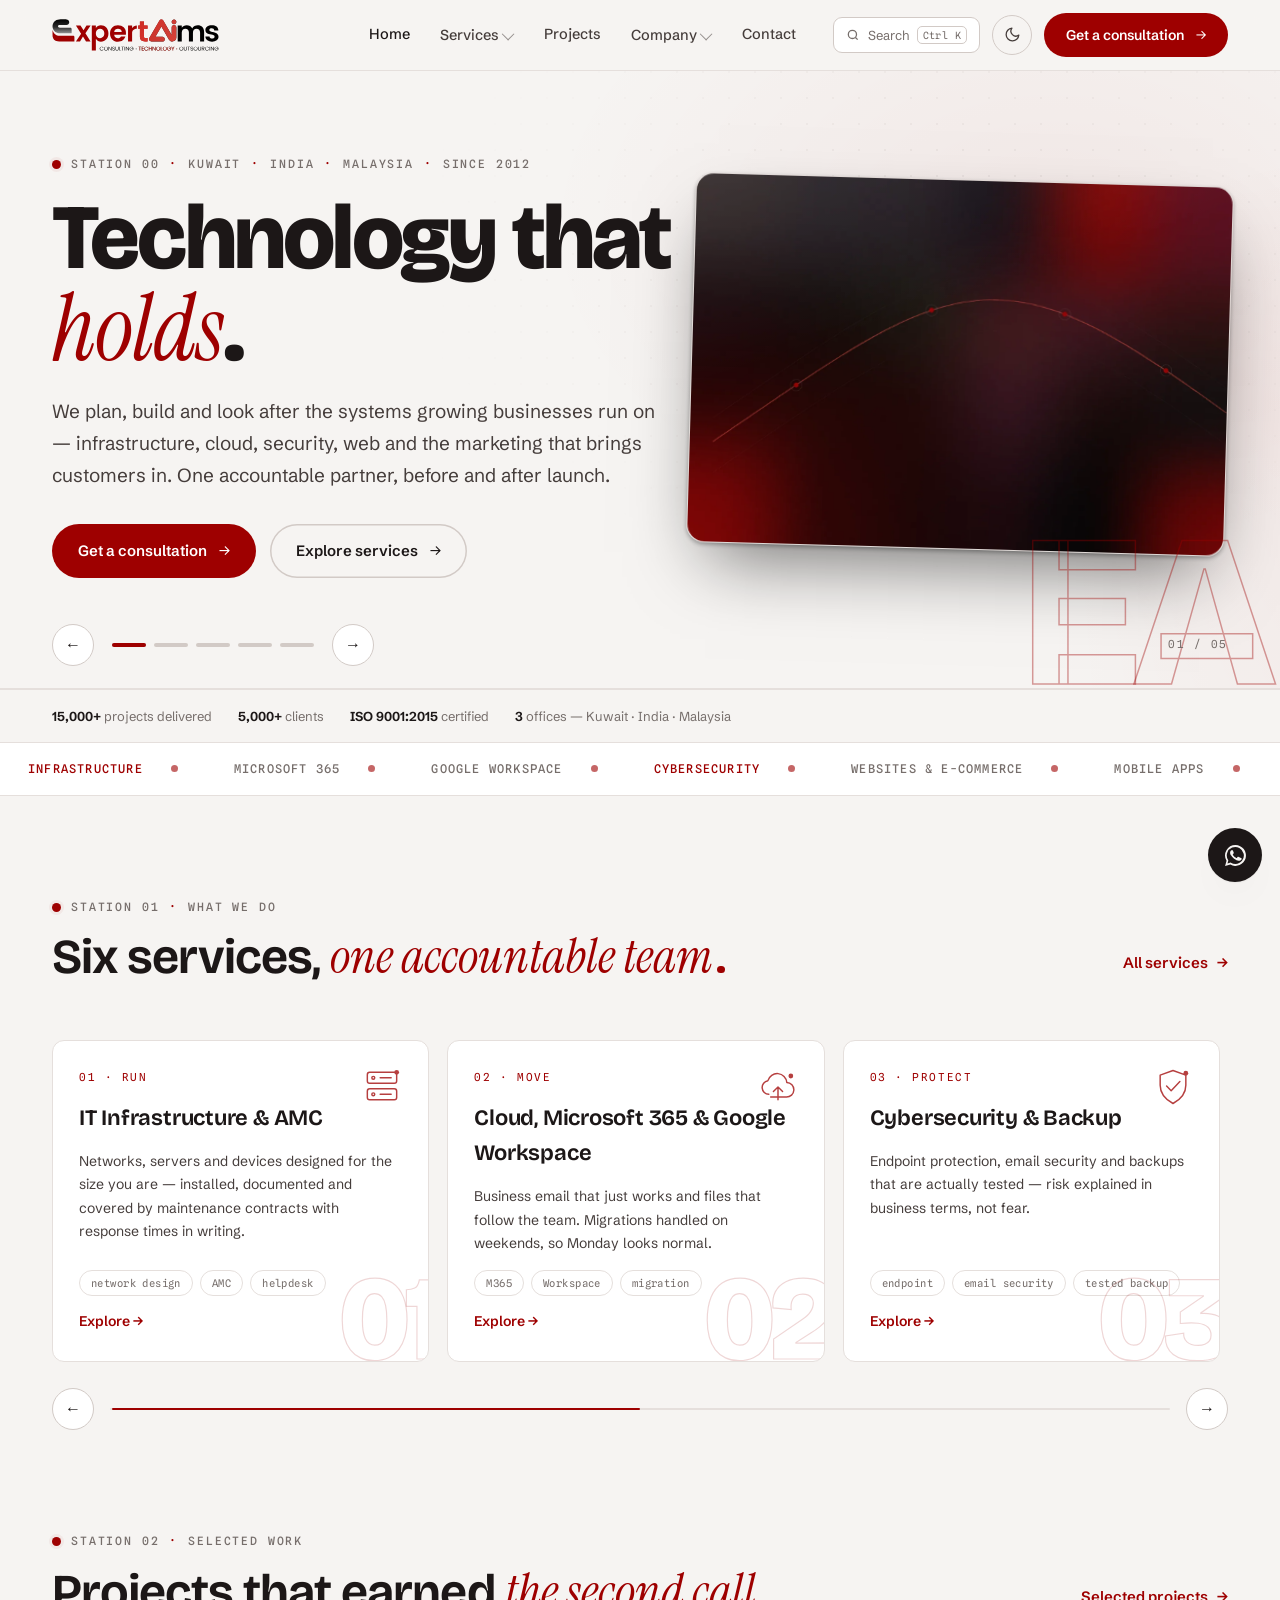
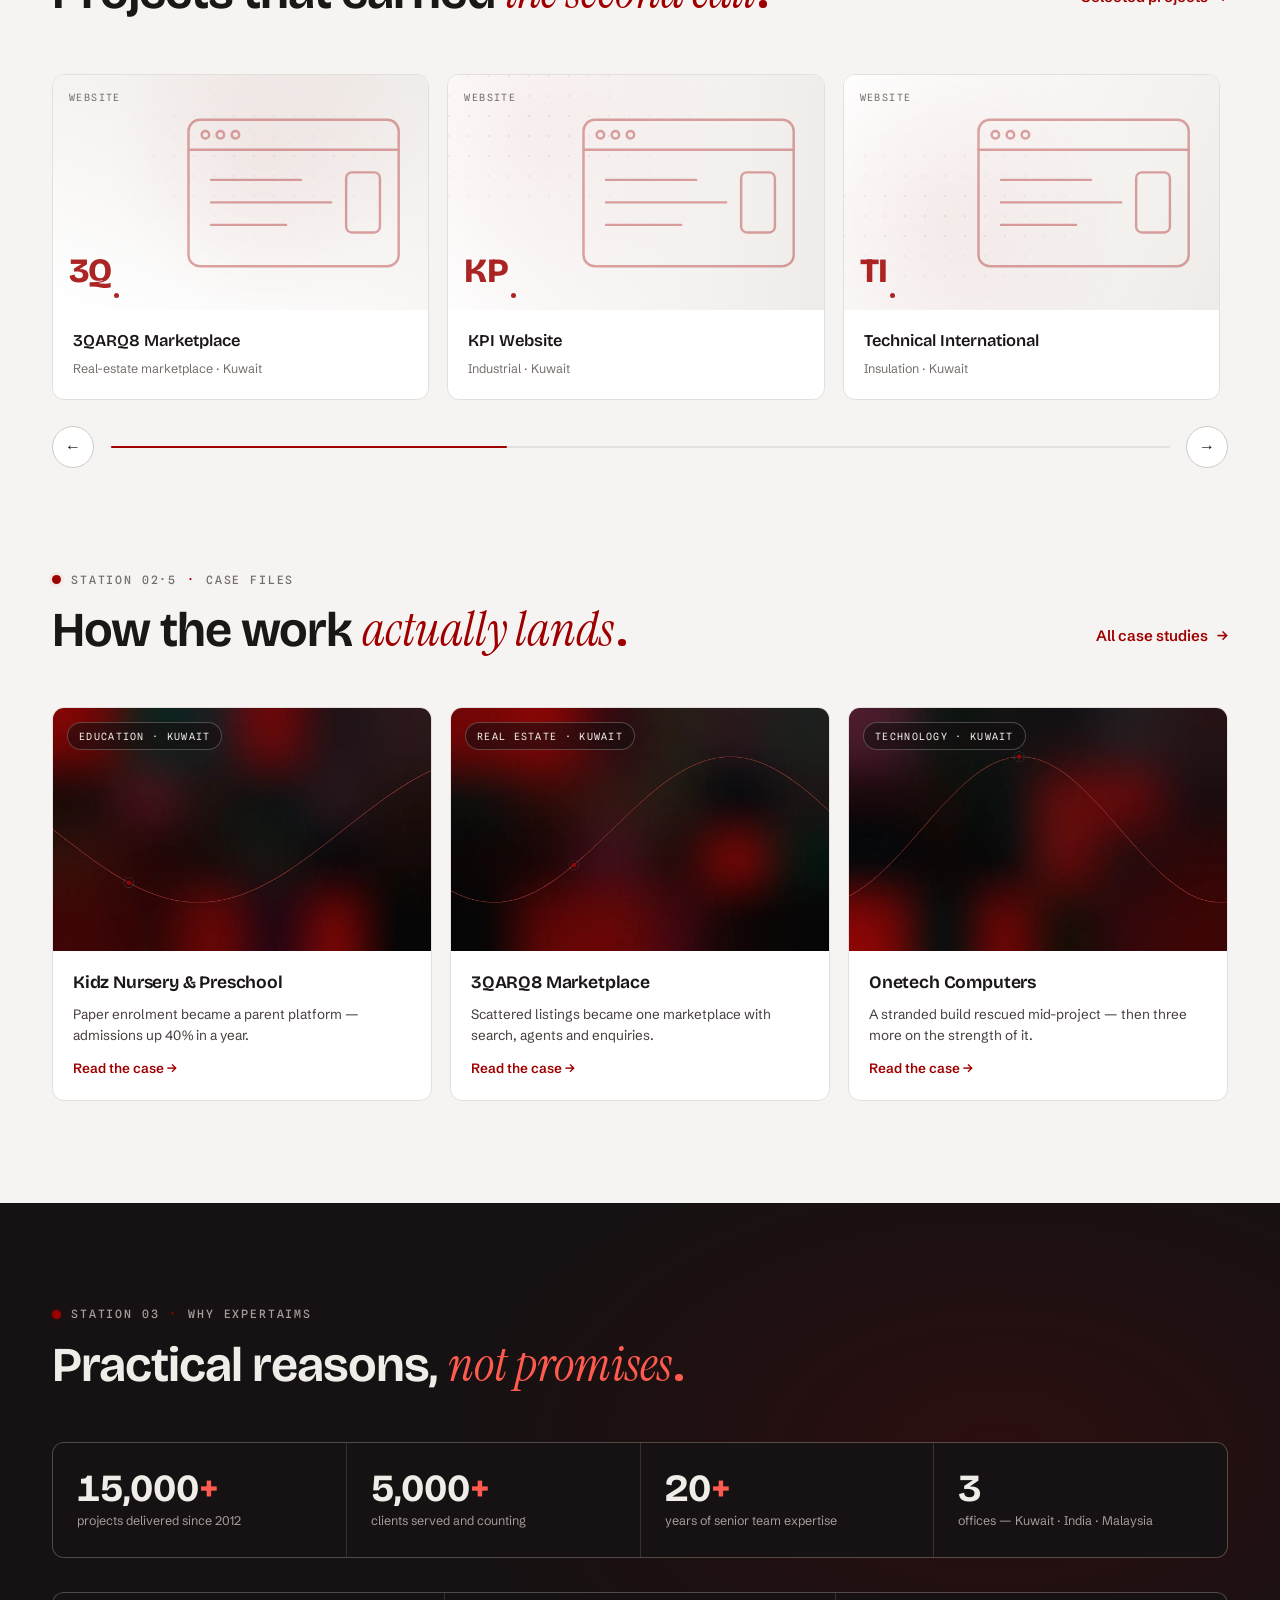
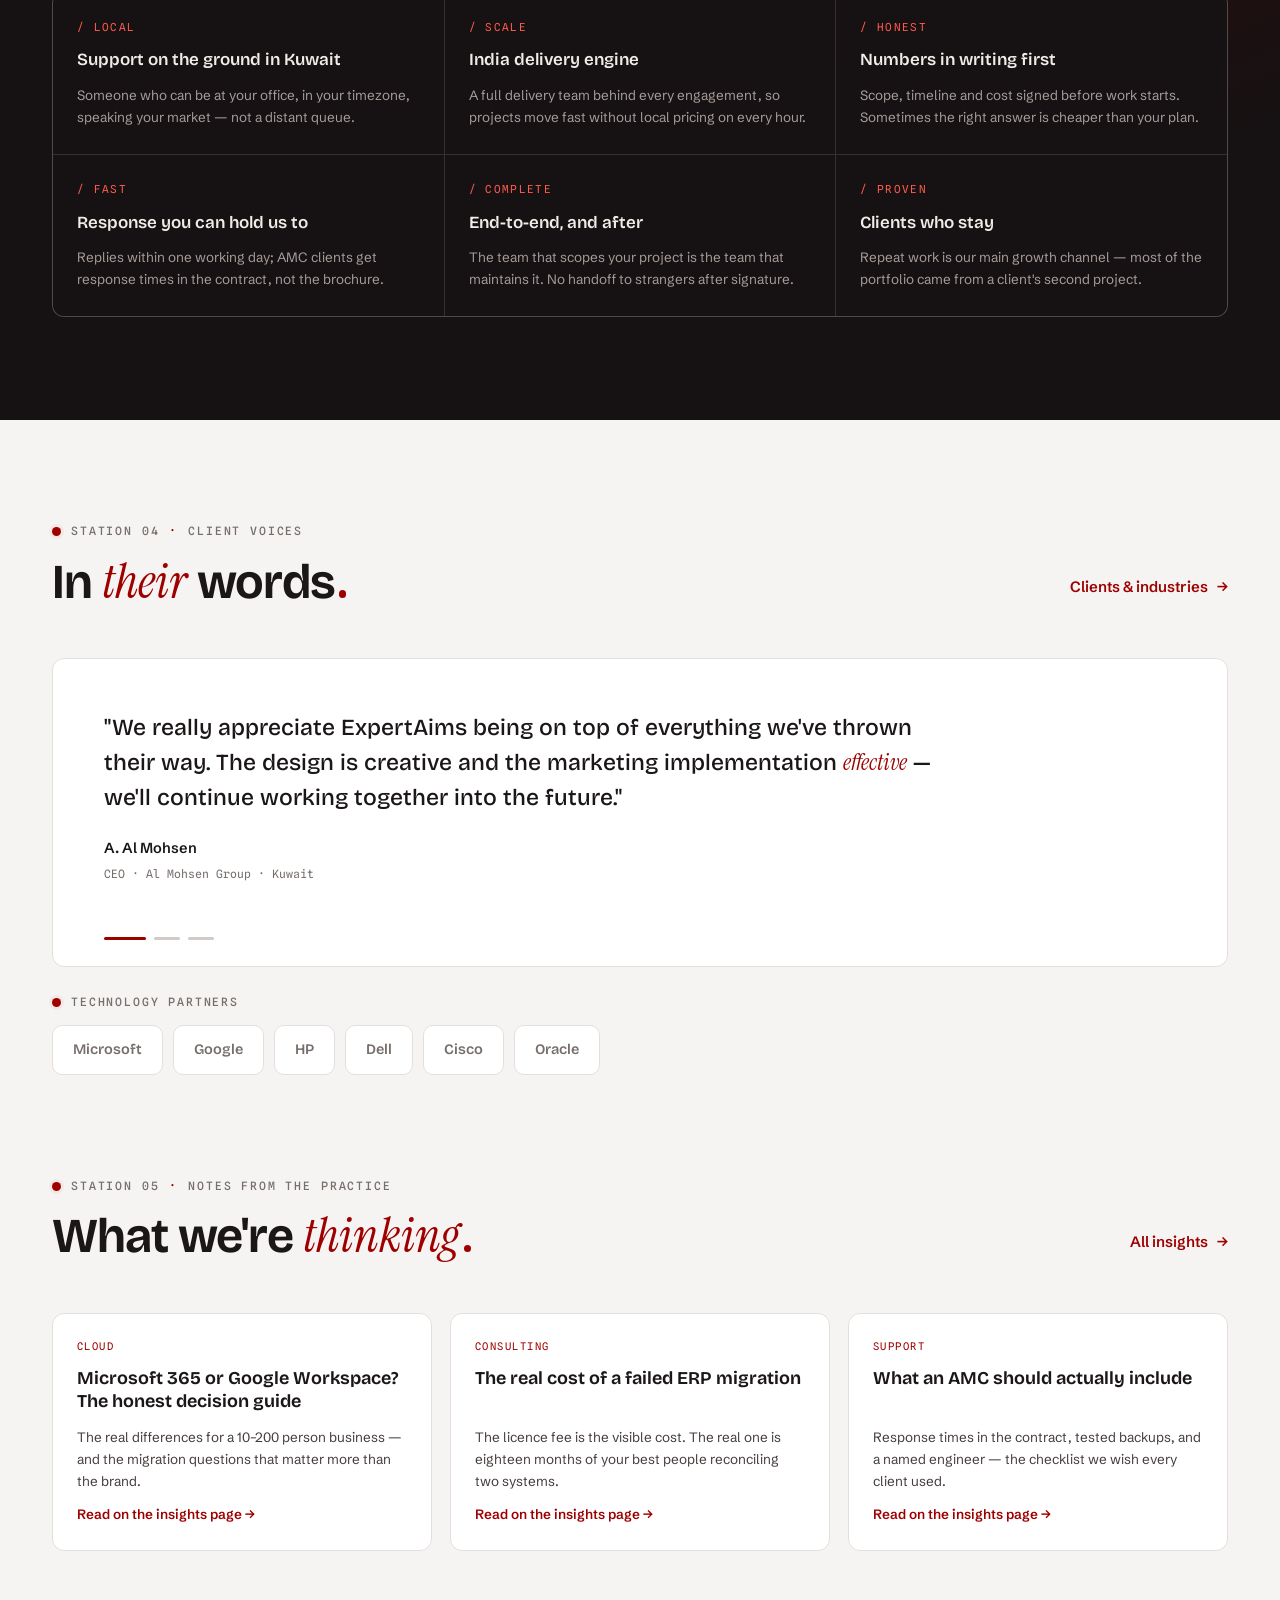
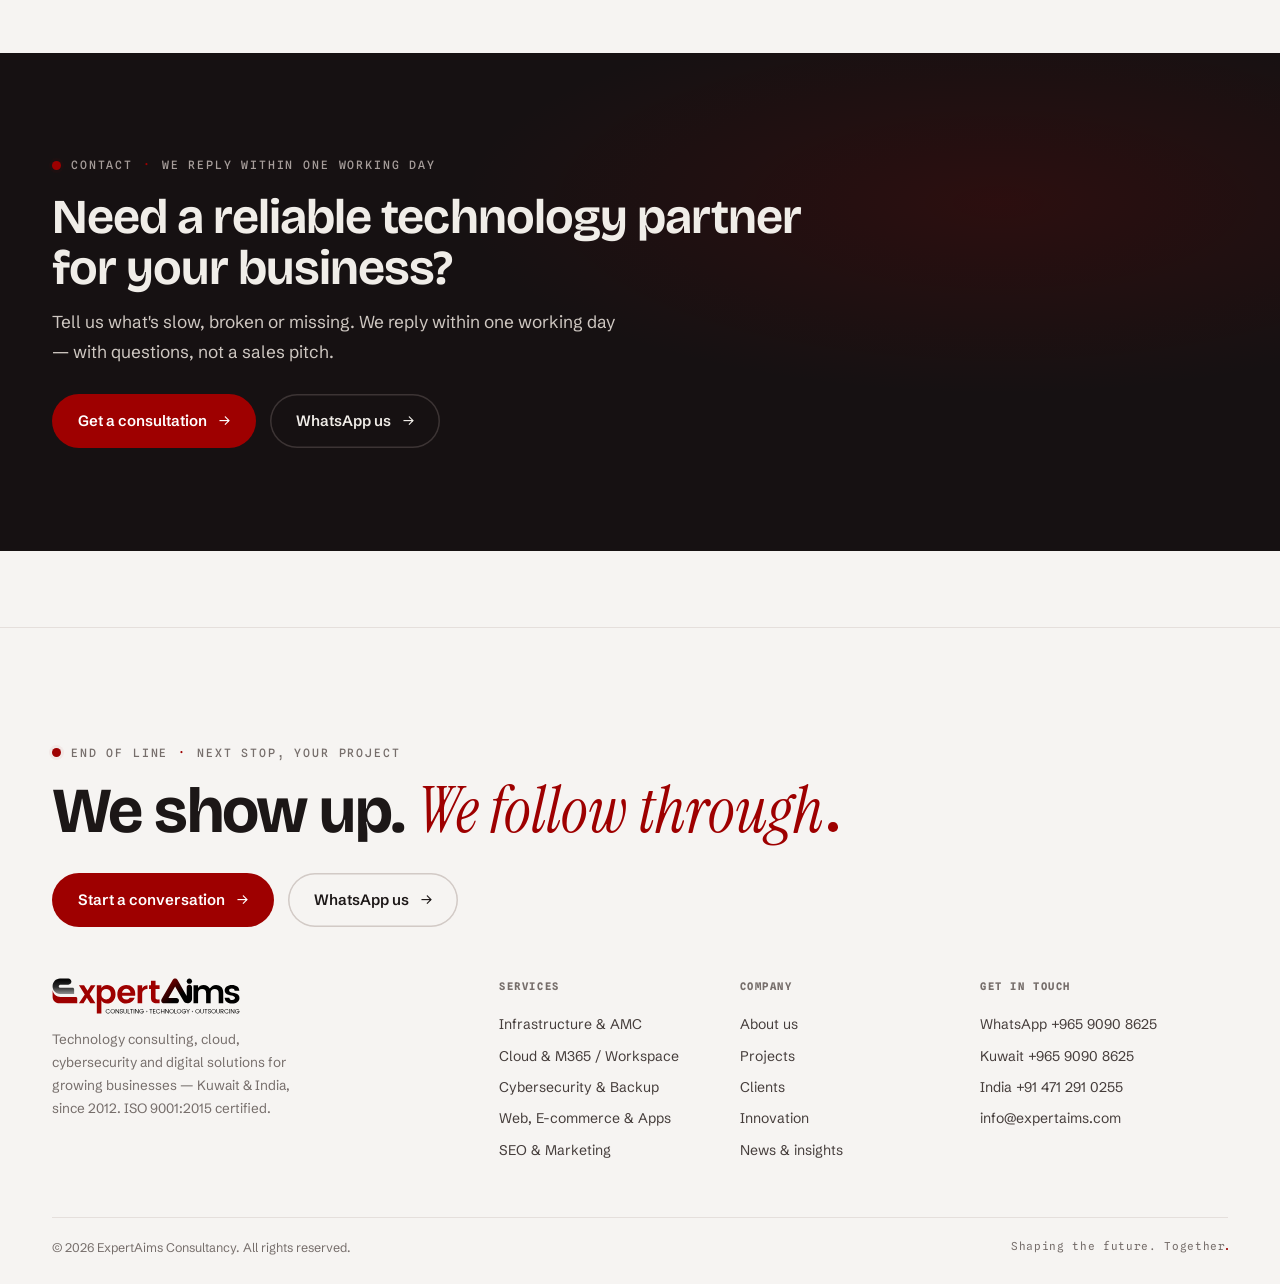
==== commit efc2d92e: "v6.0: master cut - true scale, case files, high-res art, handmade icons - Stats corrected site-wide:" ====
--- a/index.html
+++ b/index.html
@@ -4,13 +4,13 @@
 <meta charset="UTF-8">
 <meta name="viewport" content="width=device-width, initial-scale=1.0">
 <title>ExpertAims — Technology Consulting, Cloud, Cybersecurity & Digital Solutions | Kuwait · India</title>
-<meta name="description" content="ExpertAims plans, builds and supports the technology growing businesses run on — infrastructure, cloud and M365/Workspace, cybersecurity, web and apps, managed support and digital marketing. Kuwait and India, since 2012.">
+<meta name="description" content="ExpertAims plans, builds and supports the technology growing businesses run on — infrastructure, cloud and M365/Workspace, cybersecurity, web and apps, managed support and digital marketing. 15,000+ projects for 5,000+ clients since 2012 — Kuwait, India and Malaysia.">
 <meta name="author" content="ExpertAims Consultancy">
 <meta name="theme-color" content="#F6F4F2">
 <meta property="og:type" content="website">
 <meta property="og:site_name" content="ExpertAims Consultancy">
 <meta property="og:title" content="ExpertAims — Technology Consulting, Cloud, Cybersecurity & Digital Solutions | Kuwait · India">
-<meta property="og:description" content="ExpertAims plans, builds and supports the technology growing businesses run on — infrastructure, cloud and M365/Workspace, cybersecurity, web and apps, managed support and digital marketing. Kuwait and India, since 2012.">
+<meta property="og:description" content="ExpertAims plans, builds and supports the technology growing businesses run on — infrastructure, cloud and M365/Workspace, cybersecurity, web and apps, managed support and digital marketing. 15,000+ projects for 5,000+ clients since 2012 — Kuwait, India and Malaysia.">
 <meta property="og:image" content="https://www.expertaims.com/assets/brand/og-image.png">
 <meta name="twitter:card" content="summary_large_image">
 <link rel="icon" type="image/svg+xml" href="assets/brand/logo-e.svg">
@@ -91,7 +91,7 @@
 <section class="hb" aria-roledescription="carousel" aria-label="What ExpertAims does">
   <div class="hb-t">
     <div class="hb-s" role="group" aria-roledescription="slide" aria-label="Slide 1 of 5" style="--hx:76%;--hy:30%;--ha:210deg">
-      <div class="hb-art" aria-hidden="true"><span class="ga"></span><span class="gb"></span><span class="gg">EA</span></div>
+      <div class="hb-art" aria-hidden="true"><span class="ga"></span><span class="gb"></span><span class="plate"><img src="assets/img/hero-flag.webp" alt="" width="1600" height="1100" fetchpriority="high"></span><span class="gg">EA</span></div>
       <div class="wrap">
         <p class="stn">Station 00 <i>·</i> Kuwait <i>·</i> India <i>·</i> Malaysia <i>·</i> since 2012</p>
         <h1 class="hb-h">Technology that <em>holds</em>.</h1>
@@ -100,7 +100,7 @@
       </div>
     </div>
     <div class="hb-s" role="group" aria-roledescription="slide" aria-label="Slide 2 of 5" style="--hx:24%;--hy:70%;--ha:40deg">
-      <div class="hb-art" aria-hidden="true"><span class="ga"></span><span class="gb"></span><span class="gg">AI</span></div>
+      <div class="hb-art" aria-hidden="true"><span class="ga"></span><span class="gb"></span><span class="plate"><img src="assets/img/hero-ai.webp" alt="" width="1600" height="1100" loading="lazy"></span><span class="gg">AI</span></div>
       <div class="wrap">
         <p class="stn">Innovation <i>·</i> AI &amp; automation practice</p>
         <h2 class="hb-h">Put AI to work, <em>sensibly</em>.</h2>
@@ -109,7 +109,7 @@
       </div>
     </div>
     <div class="hb-s" role="group" aria-roledescription="slide" aria-label="Slide 3 of 5" style="--hx:70%;--hy:64%;--ha:300deg">
-      <div class="hb-art" aria-hidden="true"><span class="ga"></span><span class="gb"></span><span class="gg">M365</span></div>
+      <div class="hb-art" aria-hidden="true"><span class="ga"></span><span class="gb"></span><span class="plate"><img src="assets/img/hero-cloud.webp" alt="" width="1600" height="1100" loading="lazy"></span><span class="gg">M365</span></div>
       <div class="wrap">
         <p class="stn">Cloud <i>·</i> Microsoft 365 &amp; Google Workspace</p>
         <h2 class="hb-h">Migrated on the weekend. <em>Monday looks normal</em>.</h2>
@@ -118,7 +118,7 @@
       </div>
     </div>
     <div class="hb-s" role="group" aria-roledescription="slide" aria-label="Slide 4 of 5" style="--hx:30%;--hy:26%;--ha:140deg">
-      <div class="hb-art" aria-hidden="true"><span class="ga"></span><span class="gb"></span><span class="gg">SEC</span></div>
+      <div class="hb-art" aria-hidden="true"><span class="ga"></span><span class="gb"></span><span class="plate"><img src="assets/img/hero-sec.webp" alt="" width="1600" height="1100" loading="lazy"></span><span class="gg">SEC</span></div>
       <div class="wrap">
         <p class="stn">Cybersecurity <i>·</i> backup &amp; recovery</p>
         <h2 class="hb-h">Tested backups. <em>Quiet nights</em>.</h2>
@@ -127,11 +127,11 @@
       </div>
     </div>
     <div class="hb-s" role="group" aria-roledescription="slide" aria-label="Slide 5 of 5" style="--hx:78%;--hy:44%;--ha:250deg">
-      <div class="hb-art" aria-hidden="true"><span class="ga"></span><span class="gb"></span><span class="gg">WEB</span></div>
+      <div class="hb-art" aria-hidden="true"><span class="ga"></span><span class="gb"></span><span class="plate"><img src="assets/img/hero-web.webp" alt="" width="1600" height="1100" loading="lazy"></span><span class="gg">WEB</span></div>
       <div class="wrap">
         <p class="stn">Build <i>·</i> websites, e-commerce &amp; apps</p>
         <h2 class="hb-h">Sites that earn <em>the second call</em>.</h2>
-        <p class="hb-p">Twenty-six shipped projects on this site alone — fast, documented builds you own outright, from marketplaces to school portals.</p>
+        <p class="hb-p">More than 15,000 projects delivered since 2012 — fast, documented builds you own outright, from marketplaces and ERPs to school portals. Here is the selection clients call about.</p>
         <div class="hb-cta"><a class="btn btn-acc" href="projects.html">See the projects</a><a class="btn btn-ln" href="services.html#s4">Web &amp; apps</a></div>
       </div>
     </div>
@@ -144,7 +144,7 @@
   </div>
 </section>
 <div class="hb-meta">
-  <div class="wrap"><span><b>ISO 9001:2015</b> certified</span><span><b>20+ yrs</b> senior expertise</span><span><b>26</b> shipped projects on this site alone</span><span><b>3</b> offices — Kuwait · India · Malaysia</span></div>
+  <div class="wrap"><span><b>15,000+</b> projects delivered</span><span><b>5,000+</b> clients</span><span><b>ISO 9001:2015</b> certified</span><span><b>3</b> offices — Kuwait · India · Malaysia</span></div>
 </div>
 
 <div class="mq" aria-hidden="true">
@@ -182,7 +182,7 @@
     <div class="sec-hd stn-anchor">
       <div><p class="stn rv">Station 02 <i>·</i> Selected work</p>
       <h2 class="d2 rv">Projects that earned <em>the second call</em><span class="aim" aria-hidden="true"></span></h2></div>
-      <a class="tx rv" href="projects.html">All 26 projects</a>
+      <a class="tx rv" href="projects.html">Selected projects</a>
     </div>
     <div class="rail-wrap rv">
       <div class="rail" aria-label="Projects"><a class="pj" data-cat="websites" href="contact.html" style="--gx:56%;--gy:34%;--ga:202deg"><span class="pj-art"><span class="cat">WEBSITE</span><span class="mk">3Q<span class="aim" aria-hidden="true"></span></span></span><span class="pj-b"><b>3QARQ8 Marketplace</b><span>Real-estate marketplace · Kuwait</span></span></a><a class="pj" data-cat="websites" href="contact.html" style="--gx:21%;--gy:24%;--ga:274deg"><span class="pj-art"><span class="cat">WEBSITE</span><span class="mk">KP<span class="aim" aria-hidden="true"></span></span></span><span class="pj-b"><b>KPI Website</b><span>Industrial · Kuwait</span></span></a><a class="pj" data-cat="websites" href="contact.html" style="--gx:27%;--gy:61%;--ga:298deg"><span class="pj-art"><span class="cat">WEBSITE</span><span class="mk">TI<span class="aim" aria-hidden="true"></span></span></span><span class="pj-b"><b>Technical International</b><span>Insulation · Kuwait</span></span></a><a class="pj" data-cat="websites" href="contact.html" style="--gx:22%;--gy:79%;--ga:109deg"><span class="pj-art"><span class="cat">WEBSITE</span><span class="mk">HS<span class="aim" aria-hidden="true"></span></span></span><span class="pj-b"><b>High Seas</b><span>Marine · Kuwait</span></span></a><a class="pj" data-cat="websites" href="contact.html" style="--gx:19%;--gy:26%;--ga:222deg"><span class="pj-art"><span class="cat">WEBSITE</span><span class="mk">AP<span class="aim" aria-hidden="true"></span></span></span><span class="pj-b"><b>Architectural Print Tech</b><span>Print & design</span></span></a><a class="pj" data-cat="websites" href="contact.html" style="--gx:68%;--gy:23%;--ga:123deg"><span class="pj-art"><span class="cat">WEBSITE</span><span class="mk">HN<span class="aim" aria-hidden="true"></span></span></span><span class="pj-b"><b>HNDC</b><span>Corporate</span></span></a><a class="pj" data-cat="websites" href="contact.html" style="--gx:26%;--gy:85%;--ga:217deg"><span class="pj-art"><span class="cat">WEBSITE</span><span class="mk">KZ<span class="aim" aria-hidden="true"></span></span></span><span class="pj-b"><b>Kidz Preschool</b><span>Education · Kuwait</span></span></a><a class="pj" data-cat="websites" href="contact.html" style="--gx:22%;--gy:30%;--ga:114deg"><span class="pj-art"><span class="cat">WEBSITE</span><span class="mk">AM<span class="aim" aria-hidden="true"></span></span></span><span class="pj-b"><b>Al Mohsen Group</b><span>Conglomerate · Kuwait</span></span></a></div>
@@ -191,6 +191,31 @@
   </div>
 </section>
 
+<!-- case files -->
+<section class="sec" style="padding-top:0">
+  <div class="wrap">
+    <div class="sec-hd stn-anchor">
+      <div><p class="stn rv">Station 02·5 <i>·</i> Case files</p>
+      <h2 class="d2 rv">How the work <em>actually lands</em><span class="aim" aria-hidden="true"></span></h2></div>
+      <a class="tx rv" href="projects.html#cases">All case studies</a>
+    </div>
+    <div class="cs-grid rv">
+      <a class="cs" href="projects.html#cases">
+        <span class="cs-cover"><img src="assets/img/case-kidz.webp" alt="" loading="lazy" width="1400" height="900"><span class="tag">Education · Kuwait</span></span>
+        <span class="cs-b"><b>Kidz Nursery &amp; Preschool</b><span>Paper enrolment became a parent platform — admissions up 40% in a year.</span><i>Read the case →</i></span>
+      </a>
+      <a class="cs" href="projects.html#cases">
+        <span class="cs-cover"><img src="assets/img/case-3q.webp" alt="" loading="lazy" width="1400" height="900"><span class="tag">Real estate · Kuwait</span></span>
+        <span class="cs-b"><b>3QARQ8 Marketplace</b><span>Scattered listings became one marketplace with search, agents and enquiries.</span><i>Read the case →</i></span>
+      </a>
+      <a class="cs" href="projects.html#cases">
+        <span class="cs-cover"><img src="assets/img/case-onetech.webp" alt="" loading="lazy" width="1400" height="900"><span class="tag">Technology · Kuwait</span></span>
+        <span class="cs-b"><b>Onetech Computers</b><span>A stranded build rescued mid-project — then three more on the strength of it.</span><i>Read the case →</i></span>
+      </a>
+    </div>
+  </div>
+</section>
+
 <!-- why band -->
 <section class="sec band">
   <div class="wrap" style="position:relative">
@@ -199,8 +224,8 @@
       <h2 class="d2 rv">Practical reasons, <em>not promises</em><span class="aim" aria-hidden="true" style="background:#FF5A4E"></span></h2></div>
     </div>
     <div class="stats rv" style="background:rgba(240,237,232,.14);border-color:rgba(240,237,232,.14);margin-bottom:34px">
-      <div class="st" style="background:#161112"><b style="color:#F0EDE8"><span class="cnt" data-n="2012">2012</span></b><span style="color:#A69D9A">serving businesses since</span></div>
-      <div class="st" style="background:#161112"><b style="color:#F0EDE8"><span class="cnt" data-n="26">26</span><i style="color:#FF5A4E">+</i></b><span style="color:#A69D9A">projects in the public portfolio</span></div>
+      <div class="st" style="background:#161112"><b style="color:#F0EDE8"><span class="cnt" data-n="15000">15,000</span><i style="color:#FF5A4E">+</i></b><span style="color:#A69D9A">projects delivered since 2012</span></div>
+      <div class="st" style="background:#161112"><b style="color:#F0EDE8"><span class="cnt" data-n="5000">5,000</span><i style="color:#FF5A4E">+</i></b><span style="color:#A69D9A">clients served and counting</span></div>
       <div class="st" style="background:#161112"><b style="color:#F0EDE8"><span class="cnt" data-n="20">20</span><i style="color:#FF5A4E">+</i></b><span style="color:#A69D9A">years of senior team expertise</span></div>
       <div class="st" style="background:#161112"><b style="color:#F0EDE8"><span class="cnt" data-n="3">3</span></b><span style="color:#A69D9A">offices — Kuwait · India · Malaysia</span></div>
     </div>
--- a/assets/site.css
+++ b/assets/site.css
@@ -203,6 +203,10 @@
 .rail::-webkit-scrollbar{display:none}
 .rail.drag{cursor:grabbing;scroll-snap-type:none}
 .rail>*{scroll-snap-align:start;flex:0 0 auto}
+/* exactly 3 boxes per view on desktop, 2 on tablet, 1 on phone */
+.rail .svc,.rail .pj{width:calc((100% - 36px)/3)}
+@media (max-width:1020px){.rail .svc,.rail .pj{width:calc((100% - 18px)/2)}}
+@media (max-width:720px){.rail .svc,.rail .pj{width:min(84vw,420px)}}
 .rail-ui{display:flex;align-items:center;gap:16px}
 .rail-bar{flex:1;height:2px;background:var(--line);position:relative;overflow:hidden;border-radius:2px}
 .rail-bar i{position:absolute;top:0;bottom:0;left:0;width:20%;background:var(--acc-ink);border-radius:2px;transition:transform .15s linear}
@@ -210,27 +214,47 @@
 .rl-btn:hover{background:var(--acc);border-color:var(--acc);color:#fff}
 
 /* service card (rail) */
-.svc{width:min(420px,82vw);background:var(--sur);border:1px solid var(--line);border-radius:var(--r);padding:28px 26px;display:flex;flex-direction:column;gap:14px;min-height:300px;position:relative;overflow:hidden;transition:border-color .2s,transform .25s,box-shadow .25s;text-decoration:none}
-.svc:hover{border-color:var(--acc-ink);transform:translateY(-4px);box-shadow:var(--shadow)}
-.svc .num{font-family:var(--mono);font-size:11px;letter-spacing:.14em;color:var(--acc-ink)}
-.svc h3{font-family:var(--disp);font-size:22px;font-weight:650;letter-spacing:-.01em;color:var(--ink)}
-.svc p{font-size:14px;line-height:1.68;color:var(--ink2);flex:1}
+.svc{width:min(420px,82vw);background-color:var(--sur);border:1px solid var(--line);border-radius:var(--r);padding:28px 26px;display:flex;flex-direction:column;gap:14px;min-height:300px;position:relative;overflow:hidden;text-decoration:none;
+  background-image:linear-gradient(to top,var(--acc) 50%,transparent 50%);background-size:100% 202%;background-position:0 0;background-repeat:no-repeat;
+  transition:border-color .2s,transform .25s,box-shadow .25s,background-position .5s cubic-bezier(.4,0,.2,1)}
+.svc:hover{border-color:var(--acc);transform:translateY(-4px);box-shadow:var(--shadow);background-position:0 100%}
+.svc .num{font-family:var(--mono);font-size:11px;letter-spacing:.14em;color:var(--acc-ink);transition:color .35s}
+.svc h3{font-family:var(--disp);font-size:22px;font-weight:650;letter-spacing:-.01em;color:var(--ink);transition:color .35s}
+.svc p{font-size:14px;line-height:1.68;color:var(--ink2);flex:1;transition:color .35s}
 .svc .tags{display:flex;flex-wrap:wrap;gap:7px}
-.svc .tags span{font-family:var(--mono);font-size:10.5px;letter-spacing:.04em;color:var(--mut);border:1px solid var(--line);border-radius:20px;padding:4px 11px}
-.svc .go{font-size:14px;font-weight:600;color:var(--acc-ink)}
+.svc .tags span{font-family:var(--mono);font-size:10.5px;letter-spacing:.04em;color:var(--mut);border:1px solid var(--line);border-radius:20px;padding:4px 11px;transition:color .35s,border-color .35s}
+.svc .go{font-size:14px;font-weight:600;color:var(--acc-ink);transition:color .35s,transform .35s}
+/* Infosys-style fill sweep: brand red rises from the bottom, type flips to white */
+.svc:hover .num{color:rgba(255,255,255,.82)}
+.svc:hover h3,.svc:hover .ic{color:#fff}
+.svc:hover p{color:rgba(255,255,255,.9)}
+.svc:hover .tags span{color:rgba(255,255,255,.85);border-color:rgba(255,255,255,.38)}
+.svc:hover .go{color:#fff;transform:translateX(6px)}
+.svc:hover::before{background:#fff}
+.svc:hover .bignum{-webkit-text-stroke-color:rgba(255,255,255,.3)}
+.svc:hover::after{opacity:0}
 
 /* project card (rail + grid) */
 .pj{width:min(360px,78vw);text-decoration:none;display:flex;flex-direction:column;gap:0;border-radius:var(--r);overflow:hidden;border:1px solid var(--line);background:var(--sur);transition:transform .25s,box-shadow .25s,border-color .2s}
-.pj:hover{transform:translateY(-4px);box-shadow:var(--shadow);border-color:var(--acc-ink)}
+.pj:hover{transform:translateY(-4px);box-shadow:var(--shadow);border-color:var(--acc)}
+.pj:hover .pj-art{transform:scale(1.05)}
+.pj-art{transition:transform .6s cubic-bezier(.2,.7,.3,1)}
 .pj-art{aspect-ratio:16/10;position:relative;background:
   radial-gradient(circle at var(--gx,30%) var(--gy,30%),var(--ghost) 0%,transparent 60%),
   linear-gradient(var(--ga,140deg),var(--sur2),var(--sur))}
 .pj-art::before{content:'';position:absolute;inset:0;background-image:radial-gradient(circle at 1px 1px,var(--line2) 1px,transparent 0);background-size:20px 20px;opacity:.5;mask-image:radial-gradient(ellipse 65% 65% at var(--gx,30%) var(--gy,30%),#000,transparent 78%);-webkit-mask-image:radial-gradient(ellipse 65% 65% at var(--gx,30%) var(--gy,30%),#000,transparent 78%)}
 .pj-art .mk{position:absolute;inset:0;display:flex;align-items:center;justify-content:center;font-family:var(--disp);font-weight:800;font-size:44px;letter-spacing:-.02em;color:var(--acc-ink);opacity:.85}
 .pj-art .cat{position:absolute;top:14px;left:16px;font-family:var(--mono);font-size:10px;letter-spacing:.14em;text-transform:uppercase;color:var(--mut)}
-.pj-b{padding:18px 20px 20px;display:flex;flex-direction:column;gap:5px}
-.pj-b b{font-family:var(--disp);font-size:16.5px;font-weight:600;color:var(--ink)}
-.pj-b span{font-size:12.5px;color:var(--mut)}
+.pj-b{padding:18px 48px 20px 20px;display:flex;flex-direction:column;gap:5px;position:relative;
+  background-image:linear-gradient(to top,var(--acc) 50%,transparent 50%);background-size:100% 202%;background-position:0 0;background-repeat:no-repeat;
+  transition:background-position .45s cubic-bezier(.4,0,.2,1)}
+.pj-b b{font-family:var(--disp);font-size:16.5px;font-weight:600;color:var(--ink);transition:color .3s}
+.pj-b span{font-size:12.5px;color:var(--mut);transition:color .3s}
+.pj-b::after{content:'→';position:absolute;right:18px;top:50%;margin-top:-11px;font-size:17px;font-weight:600;color:#fff;opacity:0;transform:translateX(-8px);transition:opacity .3s,transform .3s .08s}
+.pj:hover .pj-b{background-position:0 100%}
+.pj:hover .pj-b b{color:#fff}
+.pj:hover .pj-b span{color:rgba(255,255,255,.82)}
+.pj:hover .pj-b::after{opacity:1;transform:none}
 .pj.wide{width:auto}
 
 /* filter pills */
@@ -506,7 +530,7 @@
 }
 
 /* ── v5.3 · richer service cards ───────────────────────────── */
-.svc .ic{position:absolute;top:24px;right:24px;width:44px;height:44px;color:var(--acc-ink);opacity:.75;transition:transform .3s,opacity .3s}
+.svc .ic{position:absolute;top:24px;right:24px;width:44px;height:44px;color:var(--acc-ink);opacity:.75;transition:transform .3s,opacity .3s,color .35s}
 .svc .ic svg{width:100%;height:100%;stroke:currentColor;fill:none;stroke-width:1.6;stroke-linecap:round;stroke-linejoin:round}
 .svc:hover .ic{opacity:1;transform:translateY(-3px) scale(1.05)}
 .svc::before{content:'';position:absolute;top:0;left:0;right:0;height:3px;background:linear-gradient(90deg,var(--acc),var(--acc-ink));transform:scaleX(0);transform-origin:left;transition:transform .35s cubic-bezier(.2,.7,.3,1)}
@@ -520,6 +544,54 @@
 .pj-art .mt svg{position:absolute;right:6%;top:50%;transform:translateY(-50%);height:72%;width:auto;stroke:currentColor;fill:none;stroke-width:1.3;stroke-linecap:round;stroke-linejoin:round}
 .pj:hover .pj-art .mt{opacity:.6;transform:translateY(-4px)}
 .pj-art .mk{justify-content:flex-start;align-items:flex-end;padding:0 0 12px 16px;font-size:34px}
+/* ── v6.0 · hero plates: high-res art prints, tilt + parallax ── */
+.hb-art .plate{position:absolute;right:4%;top:50%;width:min(42%,620px);aspect-ratio:16/11;transform:translateY(-54%) rotate(1.6deg);border-radius:18px;overflow:hidden;box-shadow:0 2px 4px rgba(0,0,0,.3),0 34px 70px -22px rgba(0,0,0,.55);border:1px solid color-mix(in srgb,var(--line2) 60%,transparent);transition:transform .5s cubic-bezier(.2,.7,.3,1)}
+.hb-s:nth-child(even) .plate{transform:translateY(-54%) rotate(-1.4deg)}
+.hb-art .plate img{width:100%;height:100%;object-fit:cover;display:block;transform:scale(1.04)}
+.hb-art .plate::after{content:'';position:absolute;inset:0;background:linear-gradient(160deg,rgba(255,255,255,.1),transparent 38%)}
+.hb-art .gg{z-index:2;-webkit-text-stroke-color:color-mix(in srgb,var(--acc-ink) 38%,transparent);mix-blend-mode:normal;right:1vw;bottom:-2%;font-size:clamp(120px,17vw,240px)}
+[data-tilt]{will-change:transform}
+@media (max-width:1020px){.hb-art .plate{display:none}}
+
+/* ── v6.0 · case files ── */
+.cs-grid{display:grid;grid-template-columns:repeat(3,1fr);gap:18px}
+@media (max-width:1020px){.cs-grid{grid-template-columns:1fr 1fr}}
+@media (max-width:640px){.cs-grid{grid-template-columns:1fr}}
+.cs{display:flex;flex-direction:column;text-align:left;text-decoration:none;background:var(--sur);border:1px solid var(--line);border-radius:var(--r);overflow:hidden;cursor:pointer;padding:0;font:inherit;color:inherit;transition:transform .25s,box-shadow .25s,border-color .2s}
+.cs:hover{transform:translateY(-4px);box-shadow:var(--shadow);border-color:var(--acc)}
+.cs-cover{position:relative;aspect-ratio:14/9;overflow:hidden;display:block}
+.cs-cover img{width:100%;height:100%;object-fit:cover;display:block;transition:transform .6s cubic-bezier(.2,.7,.3,1)}
+.cs:hover .cs-cover img{transform:scale(1.06)}
+.cs-cover .tag{position:absolute;left:14px;top:14px;font-family:var(--mono);font-size:10px;letter-spacing:.13em;text-transform:uppercase;color:#F0EDE8;background:rgba(20,16,17,.55);backdrop-filter:blur(6px);border:1px solid rgba(240,237,232,.25);border-radius:20px;padding:5px 11px}
+.cs-b{display:flex;flex-direction:column;gap:7px;padding:18px 20px 20px}
+.cs-b b{font-family:var(--disp);font-size:17.5px;font-weight:650;letter-spacing:-.01em;color:var(--ink)}
+.cs-b>span{font-size:13.5px;line-height:1.6;color:var(--ink2)}
+.cs-b i{font-style:normal;font-size:13.5px;font-weight:600;color:var(--acc-ink);margin-top:4px;transition:transform .25s}
+.cs:hover .cs-b i{transform:translateX(5px)}
+
+/* case reader */
+.cmod .amod-p{max-width:760px;padding:0 0 34px}
+.cmod .cs-hero{display:block;aspect-ratio:21/8;overflow:hidden;border-radius:17px 17px 0 0}
+.cmod .cs-hero img{width:100%;height:100%;object-fit:cover;display:block}
+.cmod .tag,.cmod h3,.cmod .bd{padding-left:clamp(20px,5%,38px);padding-right:clamp(20px,5%,38px)}
+.cmod .tag{display:inline-block;margin:22px clamp(20px,5%,38px) 0;font-family:var(--mono);font-size:10.5px;letter-spacing:.13em;text-transform:uppercase;color:var(--acc-ink);padding-left:0;padding-right:0}
+.cmod h3{font-family:var(--disp);font-size:clamp(24px,3vw,32px);font-weight:750;letter-spacing:-.02em;margin-top:8px}
+.cmod .bd section{margin-top:22px}
+.cmod .bd h4{display:flex;align-items:center;gap:10px;font-family:var(--mono);font-size:11px;font-weight:600;letter-spacing:.15em;text-transform:uppercase;color:var(--acc-ink);margin-bottom:8px}
+.cmod .bd h4 svg{width:19px;height:19px;stroke:currentColor;fill:none;stroke-width:1.7;stroke-linecap:round;stroke-linejoin:round;flex:none}
+.cmod .bd h4 svg .dt{fill:currentColor;stroke:none}
+.cmod .bd p{font-size:15px;line-height:1.75;color:var(--ink2)}
+.cs-stats{display:grid;grid-template-columns:repeat(3,1fr);gap:12px;margin-top:26px}
+@media (max-width:560px){.cs-stats{grid-template-columns:1fr}}
+.cs-stats div{border:1px solid var(--line);border-radius:10px;padding:14px 16px}
+.cs-stats b{display:block;font-family:var(--disp);font-size:26px;font-weight:800;letter-spacing:-.02em;color:var(--acc-ink)}
+.cs-stats span{font-size:12px;color:var(--mut);line-height:1.45;display:block;margin-top:3px}
+.cs-stack{display:flex;flex-wrap:wrap;gap:8px;margin-top:20px}
+.cs-stack span{font-family:var(--mono);font-size:11px;letter-spacing:.05em;color:var(--ink2);border:1px solid var(--line2);border-radius:20px;padding:6px 13px}
+
+/* handmade icon signature: the aim-dot inside every icon */
+.svc .ic svg .dt{fill:currentColor;stroke:none}
+
 @media print{
   .hd,.wa,.skip,.mbt,.msh,.cmp,.thm,.mq,.rail-ui,.cp,.cpb,.sig-load{display:none !important}
   body{background:#fff;color:#000}
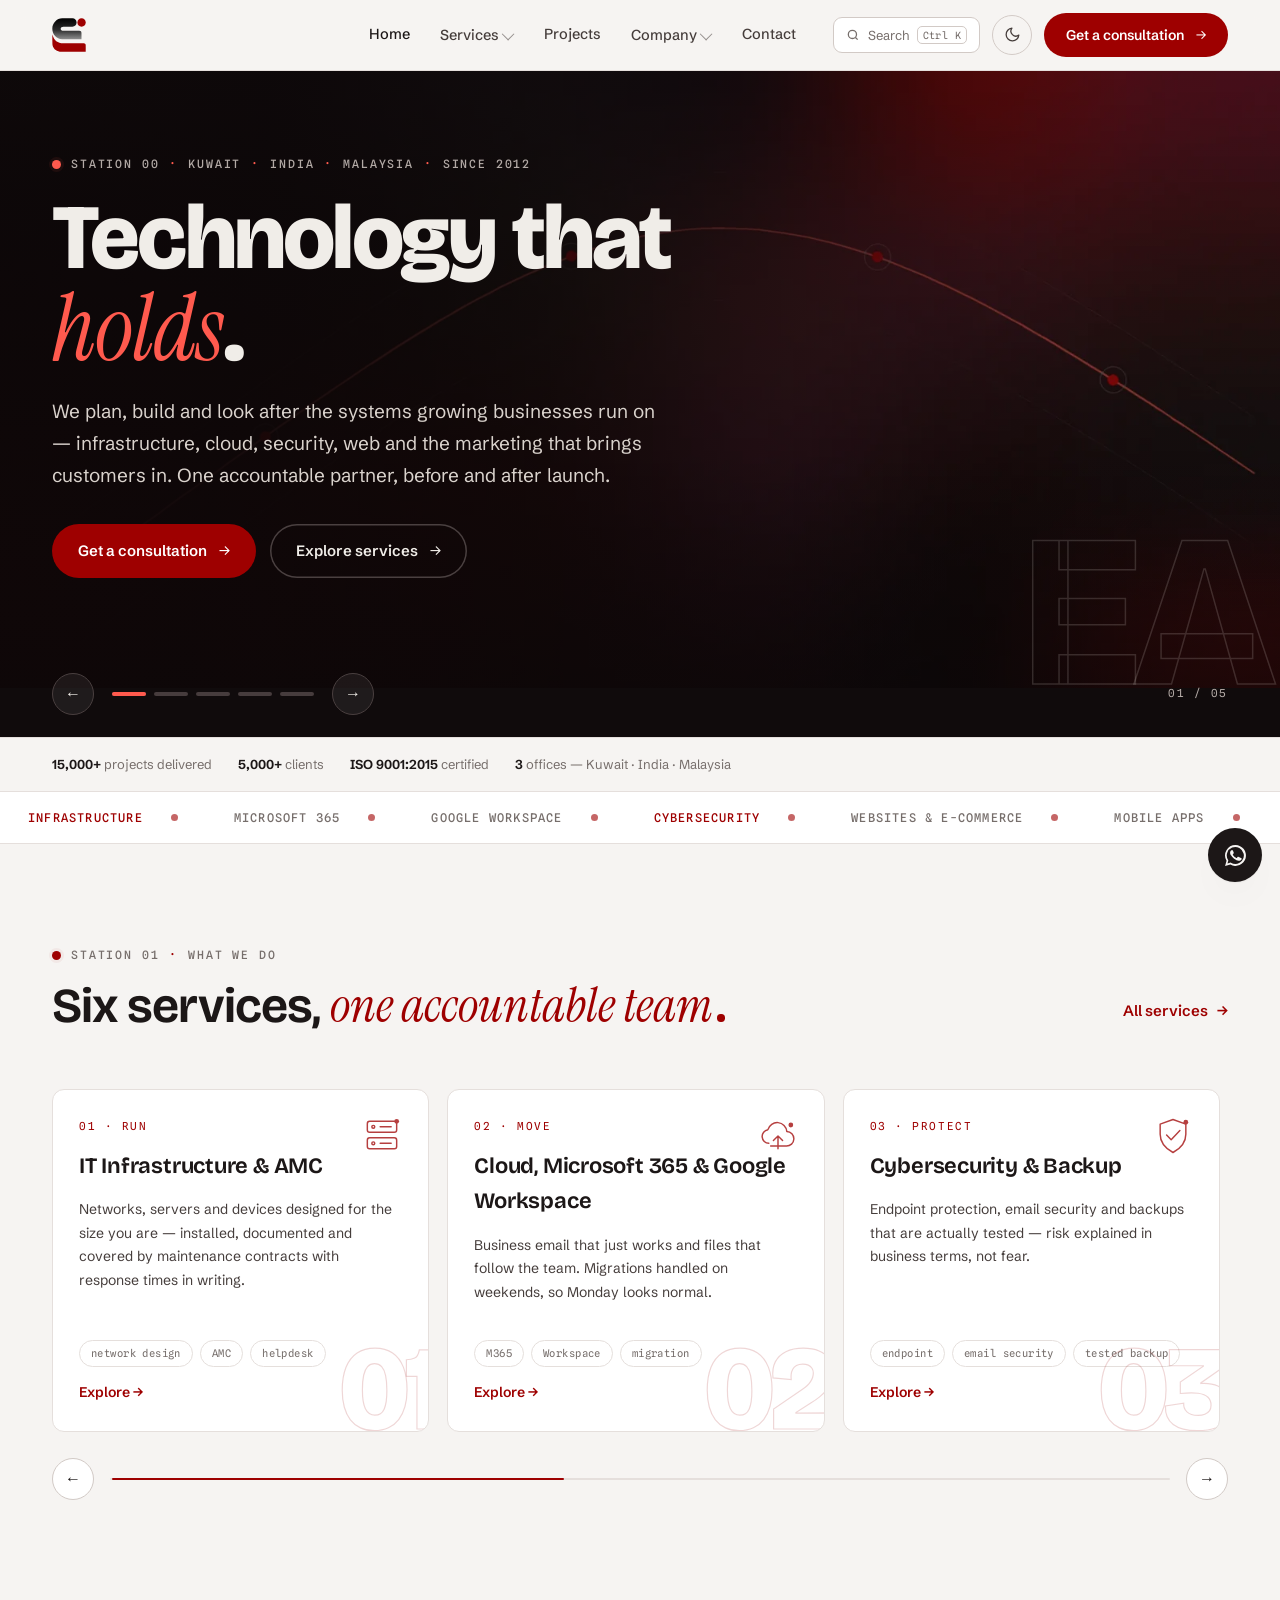
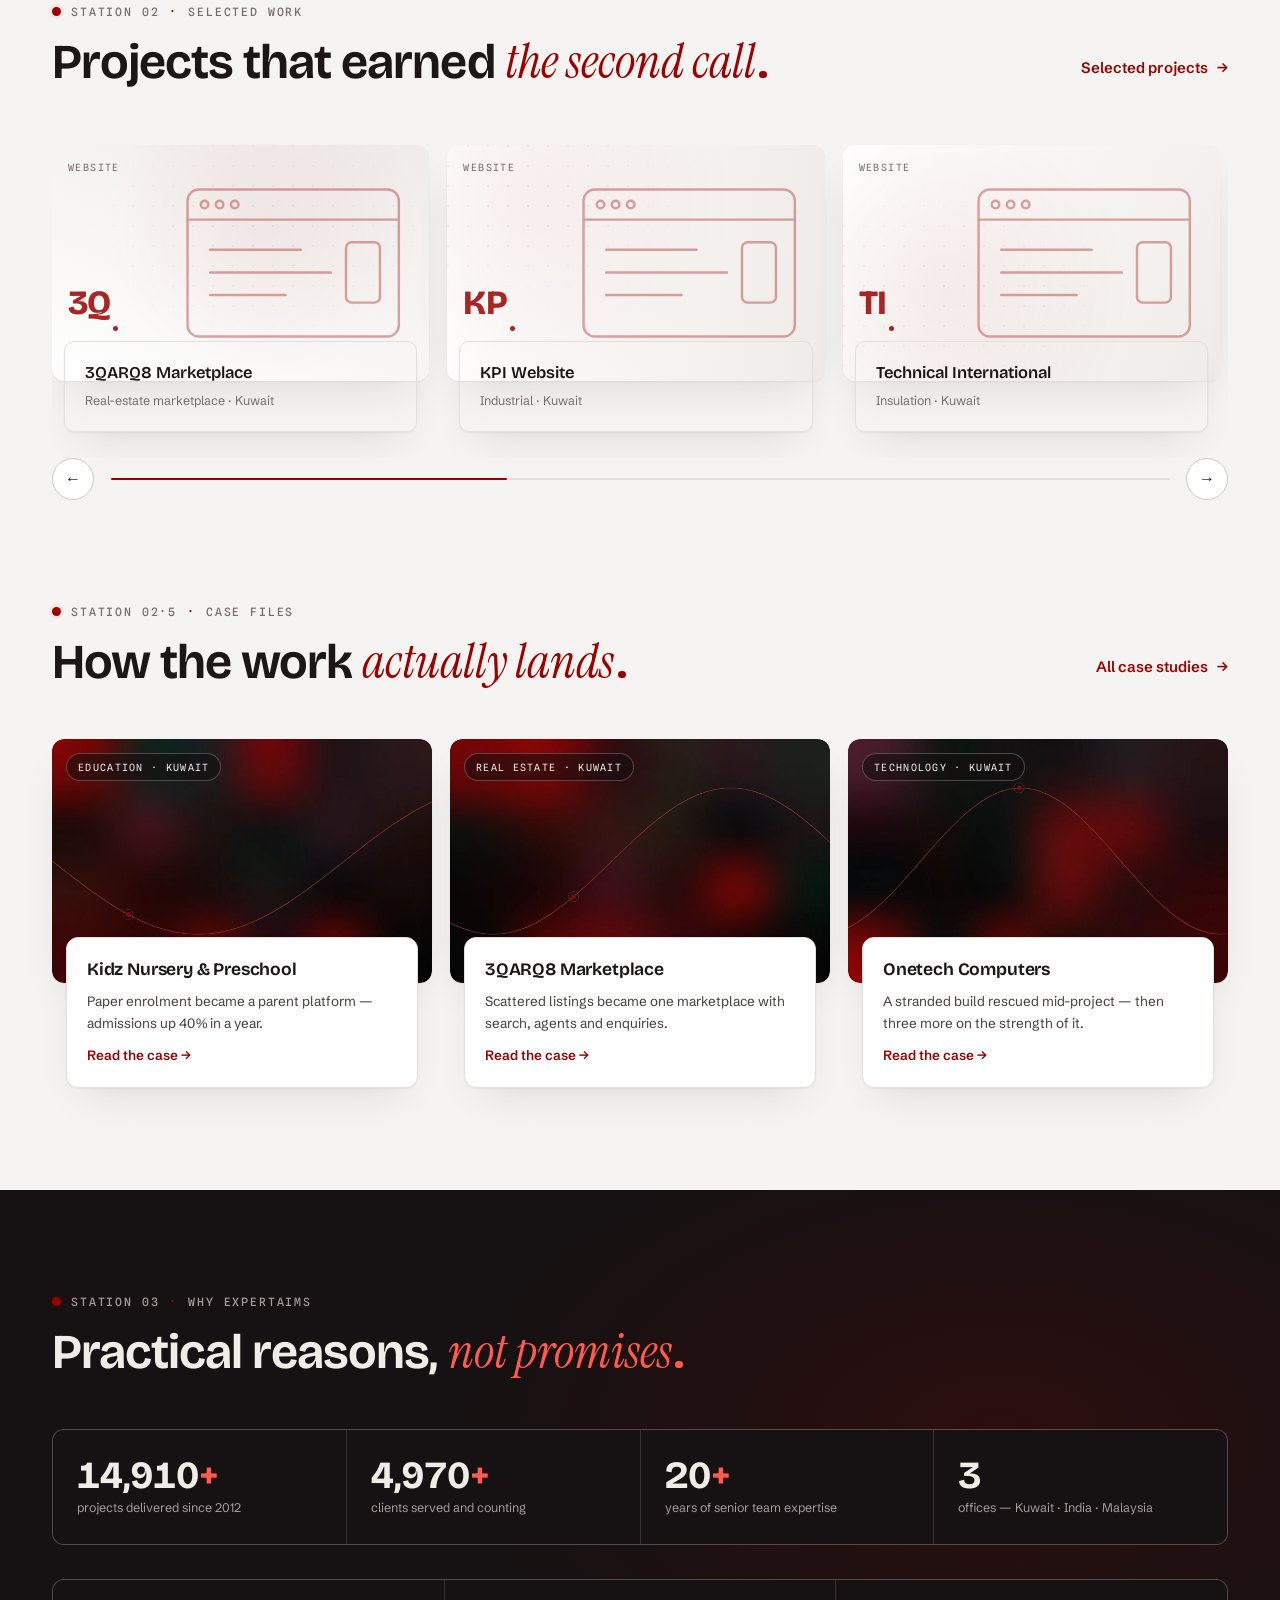
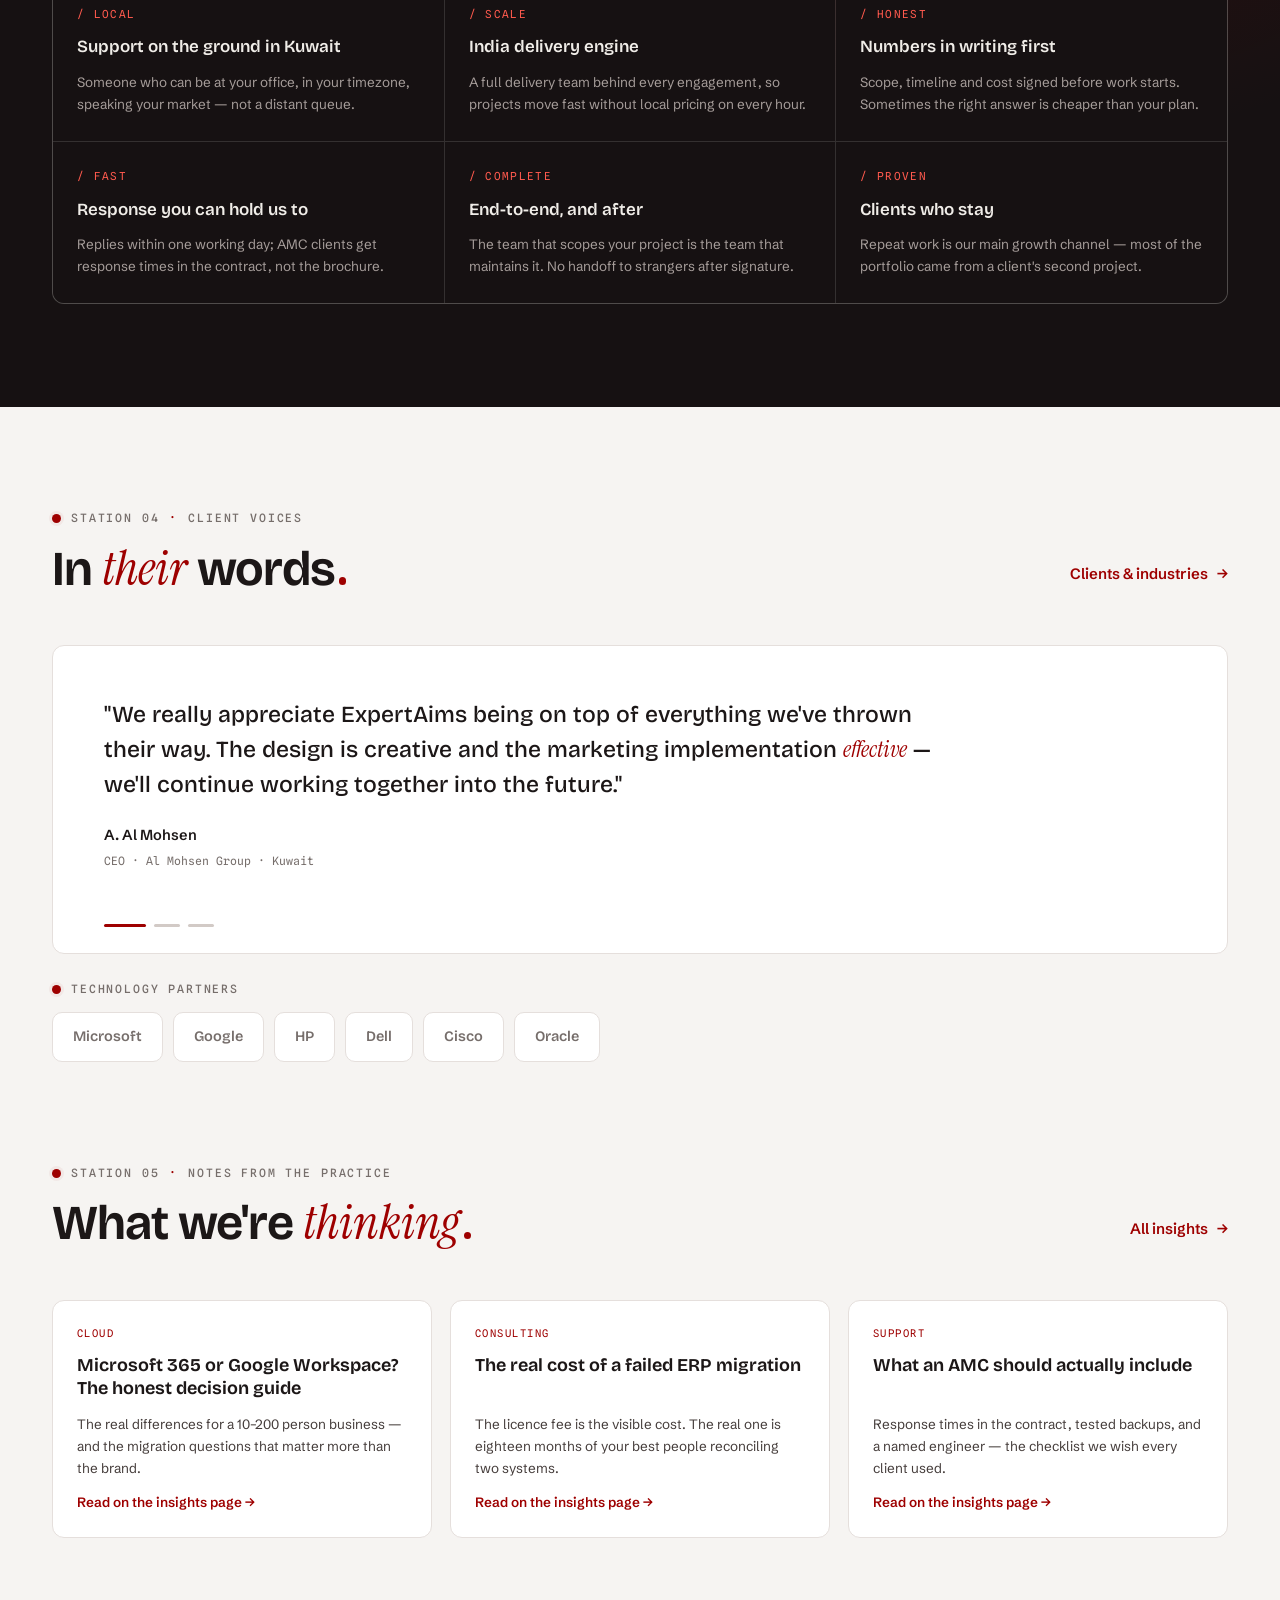
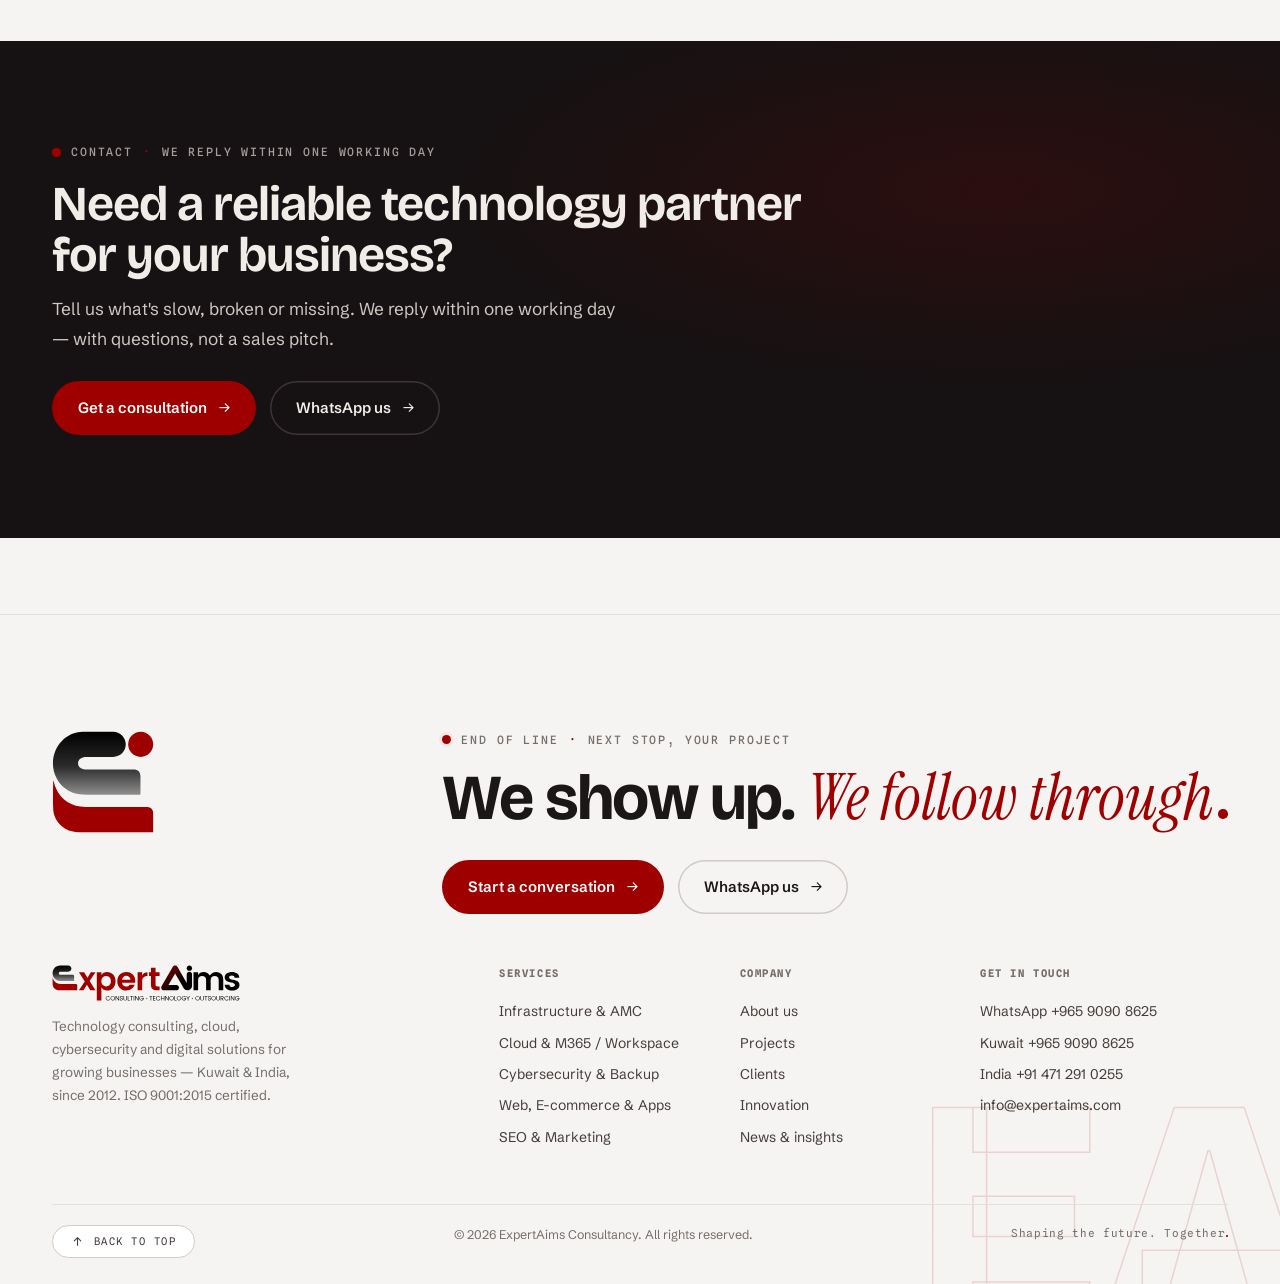
==== commit cf2de767: "v6.1: full-bleed banners, logo choreography, living footer, Digital Transformation - Hero slider is " ====
--- a/index.html
+++ b/index.html
@@ -29,7 +29,7 @@
 <a class="skip" href="#main">Skip to content</a>
 <header class="hd">
   <div class="hd-in">
-    <a class="hd-logo" href="index.html" aria-label="ExpertAims home"><img class="logo-l" src="assets/brand/logo-full.svg" alt="ExpertAims — Consulting · Technology · Outsourcing" width="718" height="137" style="height:32px;width:auto"><img class="logo-d" src="assets/brand/logo-full-dark.svg" alt="ExpertAims — Consulting · Technology · Outsourcing" width="718" height="137" style="height:32px;width:auto"></a>
+    <a class="hd-logo" href="index.html" aria-label="ExpertAims home"><span class="lg-s"><img class="logo-l" src="assets/brand/logo-e.svg" alt="ExpertAims" width="1114" height="1115"><img class="logo-d" src="assets/brand/logo-e-dark.svg" alt="ExpertAims" width="1114" height="1115"></span><span class="lg-f"><img class="logo-l" src="assets/brand/logo-full.svg" alt="ExpertAims — Consulting · Technology · Outsourcing" width="718" height="137"><img class="logo-d" src="assets/brand/logo-full-dark.svg" alt="ExpertAims — Consulting · Technology · Outsourcing" width="718" height="137"></span></a>
     <nav class="hd-nav" aria-label="Primary">
       <div class="hd-item"><a class="hd-lnk" style="color:var(--ink)" href="index.html">Home</a></div>
       <div class="hd-item">
@@ -41,6 +41,7 @@
           <a class="mg" href="services.html#s4"><span class="mono">04 · Build</span><b>Websites, E-commerce &amp; Apps</b><span>Fast sites, stores and custom software — you own the code.</span></a>
           <a class="mg" href="services.html#s5"><span class="mono">05 · Grow</span><b>SEO, Branding &amp; Marketing</b><span>Being found, looking credible, measured by leads.</span></a>
           <a class="mg" href="services.html#s6"><span class="mono">06 · Enable</span><b>Training &amp; Workshops</b><span>Your team, upskilled on the systems they use daily.</span></a>
+          <a class="mg" href="services.html#s7"><span class="mono">07 · Transform</span><b>Digital Transformation</b><span>Workflows digitised, systems integrated, AI put to work.</span></a>
         </div>
       </div>
       <div class="hd-item"><a class="hd-lnk" href="projects.html">Projects</a></div>
@@ -73,7 +74,7 @@
     <a href="services.html#s3">Cybersecurity &amp; Backup</a>
     <a href="services.html#s4">Websites, E-commerce &amp; Apps</a>
     <a href="services.html#s5">SEO, Branding &amp; Marketing</a>
-    <a href="services.html#s6">Training &amp; Workshops</a>
+    <a href="services.html#s6">Training &amp; Workshops</a><a href="services.html#s7">Digital Transformation</a>
   </details>
   <a href="projects.html">Projects</a>
   <details><summary>Company</summary>
@@ -91,7 +92,7 @@
 <section class="hb" aria-roledescription="carousel" aria-label="What ExpertAims does">
   <div class="hb-t">
     <div class="hb-s" role="group" aria-roledescription="slide" aria-label="Slide 1 of 5" style="--hx:76%;--hy:30%;--ha:210deg">
-      <div class="hb-art" aria-hidden="true"><span class="ga"></span><span class="gb"></span><span class="plate"><img src="assets/img/hero-flag.webp" alt="" width="1600" height="1100" fetchpriority="high"></span><span class="gg">EA</span></div>
+      <div class="hb-art" aria-hidden="true"><span class="ga"></span><span class="gb"></span><span class="bg"><img src="assets/img/hero-flag.webp" alt="" width="1600" height="1100" fetchpriority="high"></span><span class="sh"></span><span class="gg">EA</span></div>
       <div class="wrap">
         <p class="stn">Station 00 <i>·</i> Kuwait <i>·</i> India <i>·</i> Malaysia <i>·</i> since 2012</p>
         <h1 class="hb-h">Technology that <em>holds</em>.</h1>
@@ -100,7 +101,7 @@
       </div>
     </div>
     <div class="hb-s" role="group" aria-roledescription="slide" aria-label="Slide 2 of 5" style="--hx:24%;--hy:70%;--ha:40deg">
-      <div class="hb-art" aria-hidden="true"><span class="ga"></span><span class="gb"></span><span class="plate"><img src="assets/img/hero-ai.webp" alt="" width="1600" height="1100" loading="lazy"></span><span class="gg">AI</span></div>
+      <div class="hb-art" aria-hidden="true"><span class="ga"></span><span class="gb"></span><span class="bg"><img src="assets/img/hero-ai.webp" alt="" width="1600" height="1100" loading="lazy"></span><span class="sh"></span><span class="gg">AI</span></div>
       <div class="wrap">
         <p class="stn">Innovation <i>·</i> AI &amp; automation practice</p>
         <h2 class="hb-h">Put AI to work, <em>sensibly</em>.</h2>
@@ -109,7 +110,7 @@
       </div>
     </div>
     <div class="hb-s" role="group" aria-roledescription="slide" aria-label="Slide 3 of 5" style="--hx:70%;--hy:64%;--ha:300deg">
-      <div class="hb-art" aria-hidden="true"><span class="ga"></span><span class="gb"></span><span class="plate"><img src="assets/img/hero-cloud.webp" alt="" width="1600" height="1100" loading="lazy"></span><span class="gg">M365</span></div>
+      <div class="hb-art" aria-hidden="true"><span class="ga"></span><span class="gb"></span><span class="bg"><img src="assets/img/hero-cloud.webp" alt="" width="1600" height="1100" loading="lazy"></span><span class="sh"></span><span class="gg">M365</span></div>
       <div class="wrap">
         <p class="stn">Cloud <i>·</i> Microsoft 365 &amp; Google Workspace</p>
         <h2 class="hb-h">Migrated on the weekend. <em>Monday looks normal</em>.</h2>
@@ -118,7 +119,7 @@
       </div>
     </div>
     <div class="hb-s" role="group" aria-roledescription="slide" aria-label="Slide 4 of 5" style="--hx:30%;--hy:26%;--ha:140deg">
-      <div class="hb-art" aria-hidden="true"><span class="ga"></span><span class="gb"></span><span class="plate"><img src="assets/img/hero-sec.webp" alt="" width="1600" height="1100" loading="lazy"></span><span class="gg">SEC</span></div>
+      <div class="hb-art" aria-hidden="true"><span class="ga"></span><span class="gb"></span><span class="bg"><img src="assets/img/hero-sec.webp" alt="" width="1600" height="1100" loading="lazy"></span><span class="sh"></span><span class="gg">SEC</span></div>
       <div class="wrap">
         <p class="stn">Cybersecurity <i>·</i> backup &amp; recovery</p>
         <h2 class="hb-h">Tested backups. <em>Quiet nights</em>.</h2>
@@ -127,7 +128,7 @@
       </div>
     </div>
     <div class="hb-s" role="group" aria-roledescription="slide" aria-label="Slide 5 of 5" style="--hx:78%;--hy:44%;--ha:250deg">
-      <div class="hb-art" aria-hidden="true"><span class="ga"></span><span class="gb"></span><span class="plate"><img src="assets/img/hero-web.webp" alt="" width="1600" height="1100" loading="lazy"></span><span class="gg">WEB</span></div>
+      <div class="hb-art" aria-hidden="true"><span class="ga"></span><span class="gb"></span><span class="bg"><img src="assets/img/hero-web.webp" alt="" width="1600" height="1100" loading="lazy"></span><span class="sh"></span><span class="gg">WEB</span></div>
       <div class="wrap">
         <p class="stn">Build <i>·</i> websites, e-commerce &amp; apps</p>
         <h2 class="hb-h">Sites that earn <em>the second call</em>.</h2>
@@ -170,6 +171,7 @@
         <a class="svc" href="services.html#s4"><span class="num">04 · BUILD</span><h3>Websites, E-commerce &amp; Apps</h3><p>Fast sites, stores that sell, and custom software scoped honestly — delivered in stages you can see, and you own the code.</p><span class="tags"><span>web</span><span>e-commerce</span><span>iOS &amp; Android</span></span><span class="go">Explore →</span></a>
         <a class="svc" href="services.html#s5"><span class="num">05 · GROW</span><h3>SEO, Branding &amp; Digital Marketing</h3><p>Being found, looking credible, and turning visits into enquiries — campaigns measured by leads and reported monthly.</p><span class="tags"><span>SEO</span><span>identity</span><span>campaigns</span></span><span class="go">Explore →</span></a>
         <a class="svc" href="services.html#s6"><span class="num">06 · ENABLE</span><h3>Training &amp; Workshops</h3><p>Your team upskilled on the systems they actually use — practical sessions that stick, not slideware.</p><span class="tags"><span>M365 adoption</span><span>security awareness</span><span>workshops</span></span><span class="go">Explore →</span></a>
+        <a class="svc" href="services.html#s7"><span class="num">07 · TRANSFORM</span><h3>Digital Transformation</h3><p>Paper workflows digitised, systems that finally talk to each other, and AI assistants working on your own documents — transformation measured in hours saved, not slides.</p><span class="tags"><span>workflow digitisation</span><span>integration</span><span>AI &amp; automation</span></span><span class="go">Explore →</span></a>
       </div>
       <div class="rail-ui"><button class="rl-btn" data-rail="prev" aria-label="Scroll back">←</button><div class="rail-bar"><i></i></div><button class="rl-btn" data-rail="next" aria-label="Scroll forward">→</button></div>
     </div>
@@ -291,8 +293,11 @@
 </section>
 </main>
 <footer class="ft">
+  <span class="ft-ghost" aria-hidden="true">EA</span>
   <div class="ft-line">
     <div class="ft-tag">
+      <span class="ft-mark" aria-hidden="true"><img class="logo-l" src="assets/brand/logo-e.svg" alt=""><img class="logo-d" src="assets/brand/logo-e-dark.svg" alt=""><span class="lg-ping"></span></span>
+      <div>
       <p class="stn rv">End of line <i>·</i> Next stop, your project</p>
       <h2 class="d1 rv" style="margin-top:18px">We show up. <em>We follow through</em><span class="aim" aria-hidden="true"></span></h2>
       <div class="rv" style="margin-top:30px;display:flex;gap:14px;flex-wrap:wrap">
@@ -300,6 +305,7 @@
         <a class="btn btn-ln" href="https://wa.me/96590908625" target="_blank" rel="noopener">WhatsApp us</a>
       </div>
     </div>
+      </div>
     <div class="ft-grid">
       <div><img class="logo-l" src="assets/brand/logo-full.svg" alt="ExpertAims — Consulting · Technology · Outsourcing" width="718" height="137" style="height:36px;width:auto"><img class="logo-d" src="assets/brand/logo-full-dark.svg" alt="ExpertAims — Consulting · Technology · Outsourcing" width="718" height="137" style="height:36px;width:auto"><p class="fp">Technology consulting, cloud, cybersecurity and digital solutions for growing businesses — Kuwait &amp; India, since 2012. ISO 9001:2015 certified.</p></div>
       <div class="ft-col"><h4>Services</h4>
@@ -323,7 +329,7 @@
         <a href="mailto:info@expertaims.com">info@expertaims.com</a>
       </div>
     </div>
-    <div class="ft-bar">
+    <div class="ft-bar"><button class="ft-top" type="button" data-top><svg viewBox="0 0 24 24" aria-hidden="true"><path d="M12 19V5m0 0-6 6m6-6 6 6"/></svg>Back to top</button>
       <span>© <span class="yr">2026</span> ExpertAims Consultancy. All rights reserved.</span>
       <span class="mono">Shaping the future. Together<span class="aim" aria-hidden="true"></span></span>
     </div>
--- a/assets/site.css
+++ b/assets/site.css
@@ -592,6 +592,78 @@
 /* handmade icon signature: the aim-dot inside every icon */
 .svc .ic svg .dt{fill:currentColor;stroke:none}
 
+/* ── v6.1 · huge full-bleed hero banners ───────────────────────
+   The banner is its own dark world in both themes: tokens are
+   re-scoped so every child (station label, type, buttons, dots)
+   adapts without per-element overrides. */
+.hb{--ink:#F0EDE8;--ink2:#DAD3CD;--mut:#B3AAA6;--acc-ink:#FF5A4E;--line:#332B2C;--line2:#4A4040;--ghost:rgba(255,90,78,.08);background:#100B0C;border-bottom:0;color:var(--ink)}
+.hb-t{min-height:clamp(560px,74vh,800px)}
+.hb-art .bg{position:absolute;inset:0}
+.hb-art .bg img{width:100%;height:100%;object-fit:cover;display:block;animation:hb-kb 16s ease-in-out infinite alternate}
+@keyframes hb-kb{from{transform:scale(1)}to{transform:scale(1.07)}}
+.hb-art .sh{position:absolute;inset:0;background:linear-gradient(98deg,rgba(12,7,8,.93) 20%,rgba(12,7,8,.62) 52%,rgba(12,7,8,.22) 82%),linear-gradient(rgba(12,7,8,0) 62%,rgba(12,7,8,.72))}
+.hb-art .ga,.hb-art .gb{display:none}
+.hb-art .gg{-webkit-text-stroke-color:rgba(240,237,232,.16)}
+.hb .btn-ln{color:#F0EDE8}
+.hb-ar{background:rgba(240,237,232,.07)}
+.hb-ar:hover{background:rgba(240,237,232,.14)}
+.hb-d{background:#463C3D}
+.cpb{flex:none}
+@media (prefers-reduced-motion:reduce){.hb-art .bg img{animation:none}}
+
+/* ── v6.1 · inner-page banners ── */
+.ph-band{--ink:#F0EDE8;--ink2:#DAD3CD;--mut:#B3AAA6;--acc-ink:#FF5A4E;--line:#332B2C;--ghost:rgba(255,90,78,.08);background:#100B0C;border-bottom:0;color:var(--ink)}
+.ph-band .ph-bg{position:absolute;inset:0}
+.ph-band .ph-bg img{width:100%;height:100%;object-fit:cover;display:block}
+.ph-band .ph-bg::after{content:'';position:absolute;inset:0;background:linear-gradient(98deg,rgba(12,7,8,.93) 24%,rgba(12,7,8,.6) 58%,rgba(12,7,8,.28)),linear-gradient(rgba(12,7,8,0) 55%,rgba(12,7,8,.65))}
+.ph-band .ph-ghost{-webkit-text-stroke-color:rgba(240,237,232,.14)}
+.ph-band .wrap{position:relative;z-index:2}
+.ph-band{padding:clamp(84px,10vw,150px) 0 clamp(56px,7vw,96px)}
+
+/* ── v6.1 · header logo: E-mark first, full lockup on scroll/hover ── */
+.hd-logo{width:178px;height:40px;display:flex;align-items:center}
+.hd-logo .lg-s,.hd-logo .lg-f{position:absolute;left:0;top:50%;transform:translateY(-50%);display:flex;transition:opacity .32s ease,transform .32s ease}
+.hd-logo .lg-s img{height:34px;width:auto}
+.hd-logo .lg-f img{height:30px;width:auto}
+.hd-logo .lg-f{opacity:0;transform:translateY(-50%) translateX(-8px);pointer-events:none}
+.hd.exp .hd-logo .lg-f,.hd-logo:hover .lg-f,.hd-logo:focus-visible .lg-f{opacity:1;transform:translateY(-50%)}
+.hd.exp .hd-logo .lg-s,.hd-logo:hover .lg-s,.hd-logo:focus-visible .lg-s{opacity:0;transform:translateY(-50%) translateX(8px)}
+.lg-f{position:relative}
+@media (prefers-reduced-motion:reduce){.hd-logo .lg-s,.hd-logo .lg-f{transition:none}}
+
+/* ── v6.1 · floating panels (Infosys-style) on projects & cases ── */
+.cs{background:transparent;border:0;overflow:visible}
+.cs:hover{box-shadow:none;border-color:transparent;transform:translateY(-6px)}
+.cs-cover{border-radius:var(--r);box-shadow:var(--shadow)}
+.cs-cover,.cs-cover img{border-radius:var(--r)}
+.cs-b{position:relative;z-index:2;background:var(--sur);border:1px solid var(--line);border-radius:12px;margin:-46px 14px 0;box-shadow:var(--shadow);transition:border-color .2s}
+.cs:hover .cs-b{border-color:var(--acc)}
+@media (prefers-reduced-motion:no-preference){
+  .cs-grid .cs:nth-child(odd) .cs-cover{animation:lev 7s ease-in-out infinite alternate}
+  .cs-grid .cs:nth-child(even) .cs-cover{animation:lev 8.5s ease-in-out 1.2s infinite alternate}
+}
+@keyframes lev{from{transform:translateY(0)}to{transform:translateY(-8px)}}
+.pj{overflow:visible;border:0;background:transparent}
+.pj:hover{box-shadow:none;border-color:transparent}
+.pj-art{border-radius:var(--r);overflow:hidden;box-shadow:var(--shadow)}
+.pj-art .mk{padding-bottom:50px}
+.pj-b{margin:-40px 12px 0;border:1px solid var(--line);border-radius:10px;z-index:2;box-shadow:var(--shadow)}
+.pj:hover .pj-b{border-color:var(--acc)}
+
+/* ── v6.1 · footer: watermark, animated E-mark, back to top ── */
+.ft{position:relative;overflow:hidden}
+.ft-ghost{position:absolute;right:-3%;bottom:-10%;font-family:var(--disp);font-weight:800;font-size:clamp(200px,26vw,380px);line-height:.8;color:transparent;-webkit-text-stroke:1.5px color-mix(in srgb,var(--acc-ink) 14%,transparent);pointer-events:none;user-select:none}
+.ft-line,.ft-grid,.ft-bar{position:relative;z-index:2}
+.ft-tag{display:flex;justify-content:space-between;align-items:flex-start;gap:26px;flex-wrap:wrap}
+.ft-mark{position:relative;width:clamp(74px,8vw,104px);flex:none;animation:lev 6s ease-in-out infinite alternate}
+.ft-mark img{width:100%;height:auto}
+.ft-mark .lg-ping{left:87%;top:13%}
+@media (prefers-reduced-motion:reduce){.ft-mark{animation:none}}
+@media (max-width:720px){.ft-mark{display:none}}
+.ft-top{display:inline-flex;align-items:center;gap:10px;border:1px solid var(--line2);background:var(--sur);color:var(--ink2);border-radius:999px;padding:9px 18px;font-family:var(--mono);font-size:10.5px;letter-spacing:.14em;text-transform:uppercase;cursor:pointer;transition:border-color .2s,color .2s,transform .2s}
+.ft-top:hover{border-color:var(--acc-ink);color:var(--acc-ink);transform:translateY(-2px)}
+.ft-top svg{width:13px;height:13px;stroke:currentColor;fill:none;stroke-width:2;stroke-linecap:round;stroke-linejoin:round}
+
 @media print{
   .hd,.wa,.skip,.mbt,.msh,.cmp,.thm,.mq,.rail-ui,.cp,.cpb,.sig-load{display:none !important}
   body{background:#fff;color:#000}
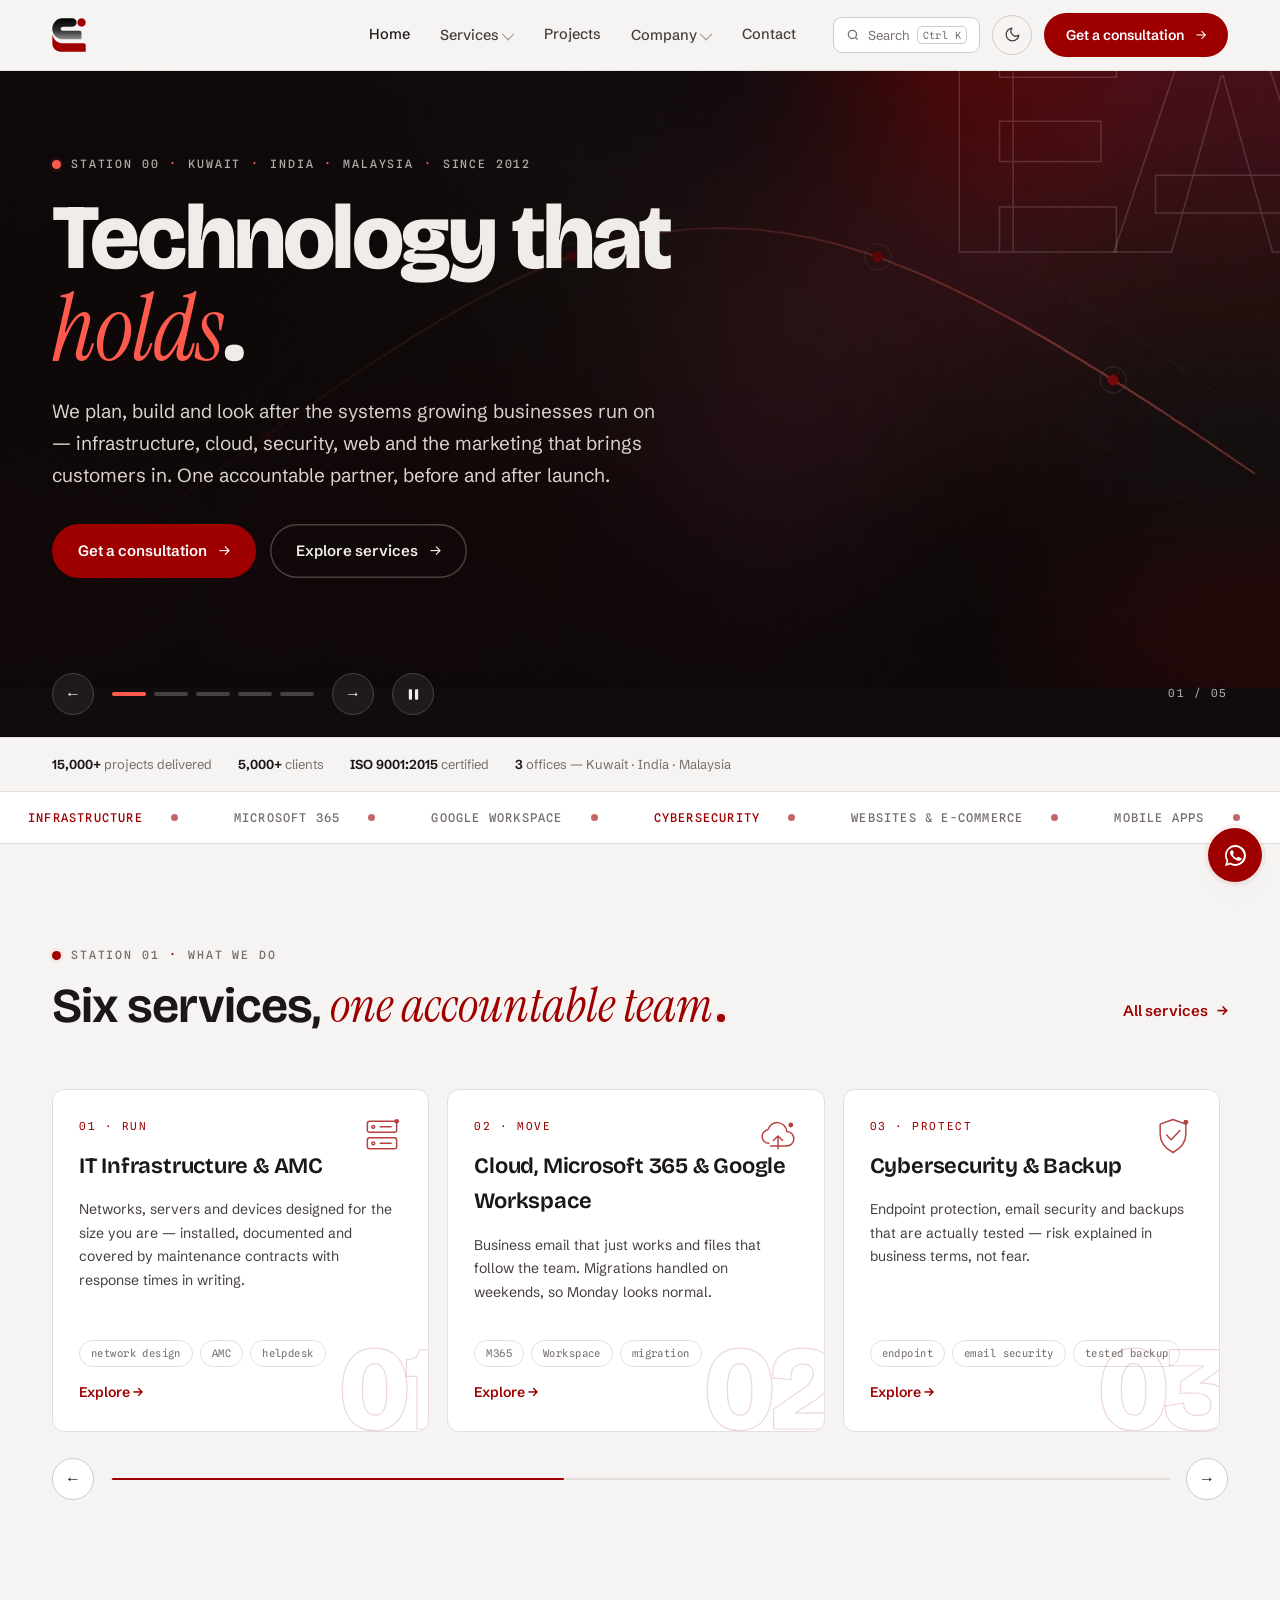
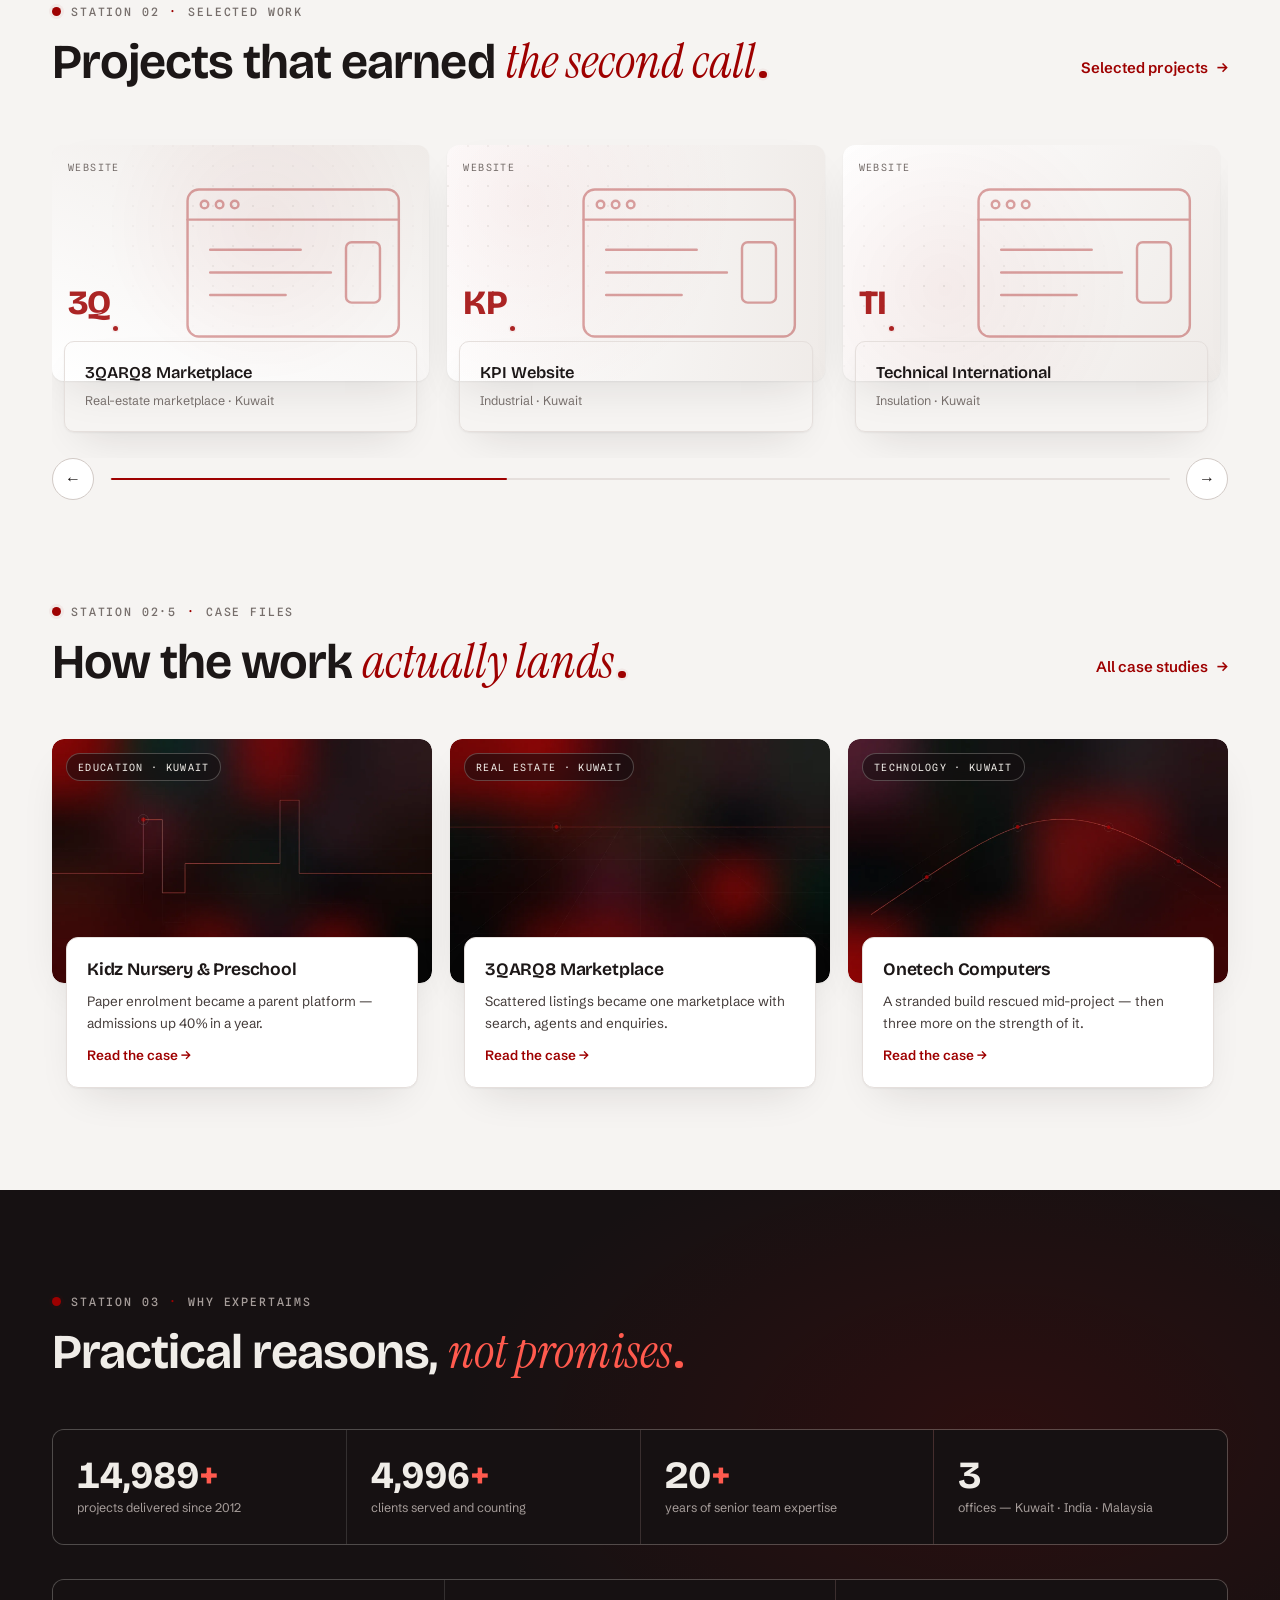
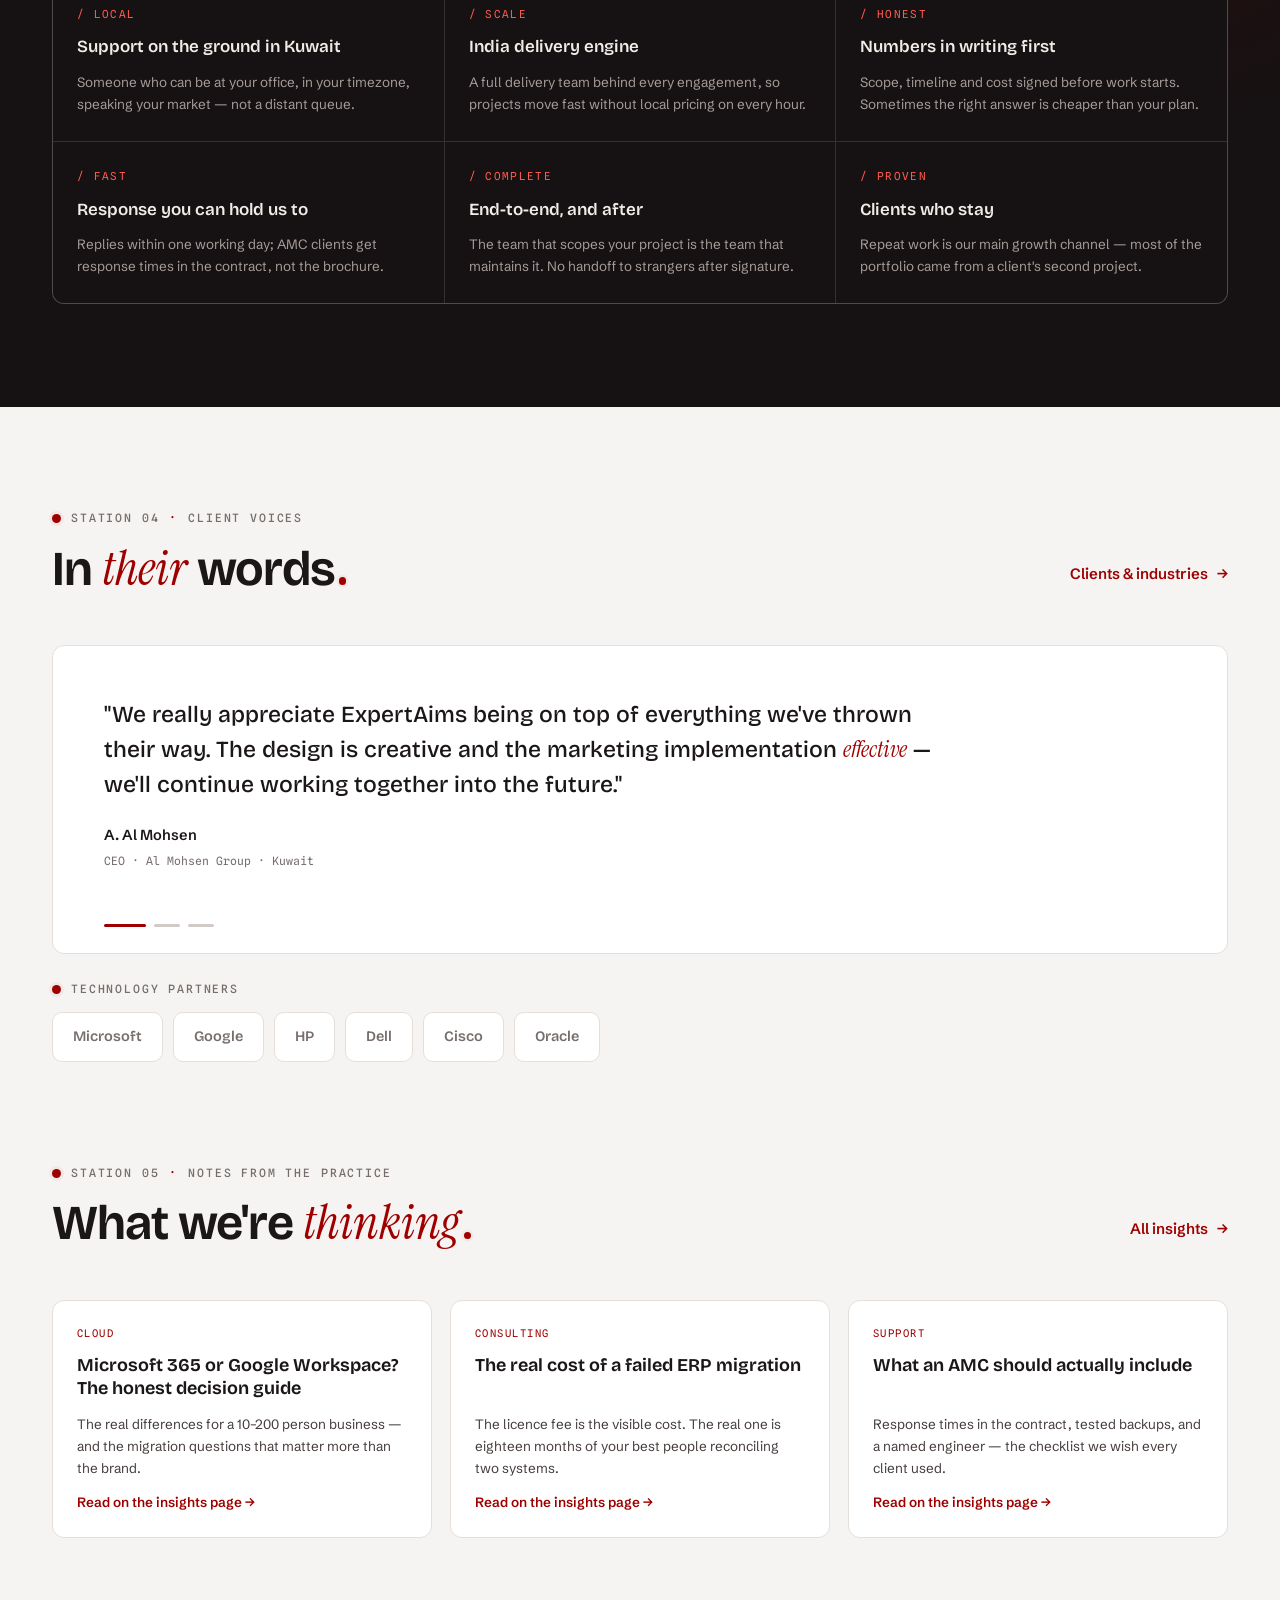
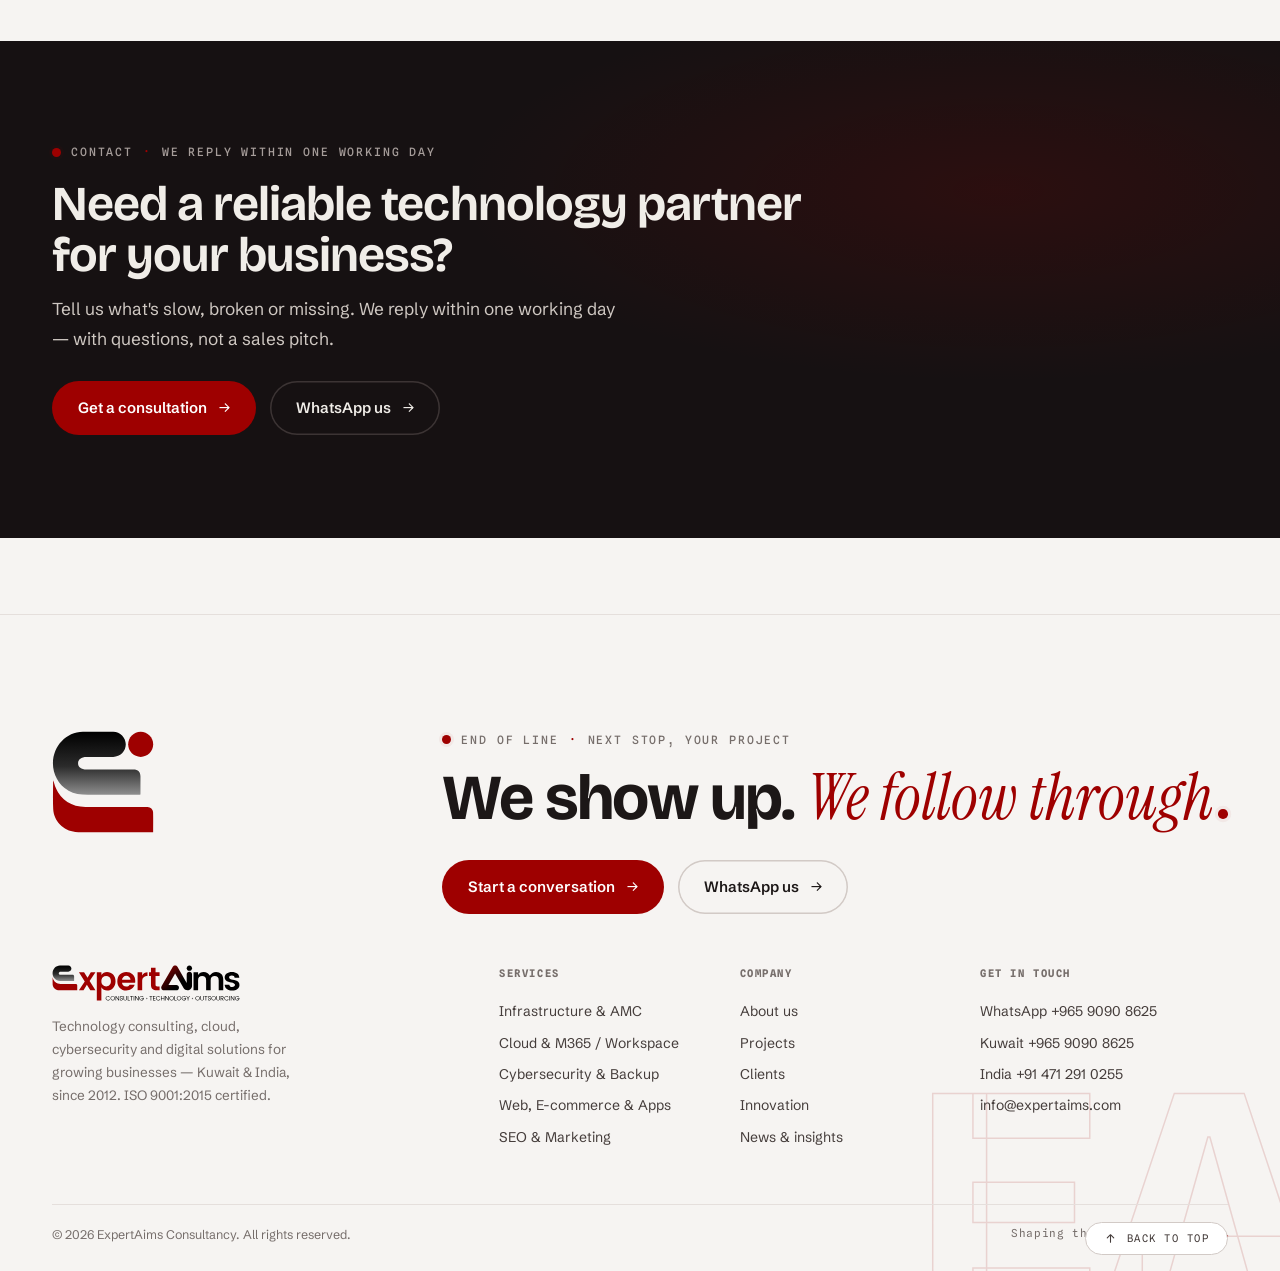
==== commit 0e6ca7b5: "v6.2: orchestrated polish - theme inversion, wide megas, a11y, brand weave Three parallel specialist" ====
--- a/index.html
+++ b/index.html
@@ -7,6 +7,7 @@
 <meta name="description" content="ExpertAims plans, builds and supports the technology growing businesses run on — infrastructure, cloud and M365/Workspace, cybersecurity, web and apps, managed support and digital marketing. 15,000+ projects for 5,000+ clients since 2012 — Kuwait, India and Malaysia.">
 <meta name="author" content="ExpertAims Consultancy">
 <meta name="theme-color" content="#F6F4F2">
+<meta name="theme-color" media="(prefers-color-scheme: dark)" content="#141011">
 <meta property="og:type" content="website">
 <meta property="og:site_name" content="ExpertAims Consultancy">
 <meta property="og:title" content="ExpertAims — Technology Consulting, Cloud, Cybersecurity & Digital Solutions | Kuwait · India">
@@ -48,10 +49,10 @@
       <div class="hd-item">
         <button class="hd-lnk" type="button" aria-expanded="false">Company <span class="car"></span></button>
         <div class="mega slim" role="menu">
-          <a class="mg" href="about.html"><b>About us</b><span>Since 2012 — vision, mission, and how we work.</span></a>
-          <a class="mg" href="clients.html"><b>Clients &amp; industries</b><span>Who we serve, in their words.</span></a>
-          <a class="mg" href="innovation.html"><b>Innovation</b><span>The capability atlas and what we're exploring.</span></a>
-          <a class="mg" href="news.html"><b>News &amp; insights</b><span>Notes from the practice.</span></a>
+          <a class="mg" href="about.html"><span class="mono">Since 2012</span><b>About us</b><span>Since 2012 — vision, mission, and how we work.</span></a>
+          <a class="mg" href="clients.html"><span class="mono">In their words</span><b>Clients &amp; industries</b><span>Who we serve, in their words.</span></a>
+          <a class="mg" href="innovation.html"><span class="mono">The atlas</span><b>Innovation</b><span>The capability atlas and what we're exploring.</span></a>
+          <a class="mg" href="news.html"><span class="mono">Dispatches</span><b>News &amp; insights</b><span>Notes from the practice.</span></a>
         </div>
       </div>
       <div class="hd-item"><a class="hd-lnk" href="contact.html">Contact</a></div>
@@ -92,7 +93,7 @@
 <section class="hb" aria-roledescription="carousel" aria-label="What ExpertAims does">
   <div class="hb-t">
     <div class="hb-s" role="group" aria-roledescription="slide" aria-label="Slide 1 of 5" style="--hx:76%;--hy:30%;--ha:210deg">
-      <div class="hb-art" aria-hidden="true"><span class="ga"></span><span class="gb"></span><span class="bg"><img src="assets/img/hero-flag.webp" alt="" width="1600" height="1100" fetchpriority="high"></span><span class="sh"></span><span class="gg">EA</span></div>
+      <div class="hb-art" aria-hidden="true"><span class="ga"></span><span class="gb"></span><span class="bg"><img class="logo-l" src="assets/img/hero-flag.webp" alt="" width="1600" height="1100" fetchpriority="high"><img class="logo-d" src="assets/img/hero-flag-l.webp" alt="" width="1600" height="1100" loading="lazy"></span><span class="sh"></span><span class="gg">EA</span></div>
       <div class="wrap">
         <p class="stn">Station 00 <i>·</i> Kuwait <i>·</i> India <i>·</i> Malaysia <i>·</i> since 2012</p>
         <h1 class="hb-h">Technology that <em>holds</em>.</h1>
@@ -101,7 +102,7 @@
       </div>
     </div>
     <div class="hb-s" role="group" aria-roledescription="slide" aria-label="Slide 2 of 5" style="--hx:24%;--hy:70%;--ha:40deg">
-      <div class="hb-art" aria-hidden="true"><span class="ga"></span><span class="gb"></span><span class="bg"><img src="assets/img/hero-ai.webp" alt="" width="1600" height="1100" loading="lazy"></span><span class="sh"></span><span class="gg">AI</span></div>
+      <div class="hb-art" aria-hidden="true"><span class="ga"></span><span class="gb"></span><span class="bg"><img class="logo-l" src="assets/img/hero-ai.webp" alt="" width="1600" height="1100" loading="lazy"><img class="logo-d" src="assets/img/hero-ai-l.webp" alt="" width="1600" height="1100" loading="lazy"></span><span class="sh"></span><span class="gg">AI</span></div>
       <div class="wrap">
         <p class="stn">Innovation <i>·</i> AI &amp; automation practice</p>
         <h2 class="hb-h">Put AI to work, <em>sensibly</em>.</h2>
@@ -110,7 +111,7 @@
       </div>
     </div>
     <div class="hb-s" role="group" aria-roledescription="slide" aria-label="Slide 3 of 5" style="--hx:70%;--hy:64%;--ha:300deg">
-      <div class="hb-art" aria-hidden="true"><span class="ga"></span><span class="gb"></span><span class="bg"><img src="assets/img/hero-cloud.webp" alt="" width="1600" height="1100" loading="lazy"></span><span class="sh"></span><span class="gg">M365</span></div>
+      <div class="hb-art" aria-hidden="true"><span class="ga"></span><span class="gb"></span><span class="bg"><img class="logo-l" src="assets/img/hero-cloud.webp" alt="" width="1600" height="1100" loading="lazy"><img class="logo-d" src="assets/img/hero-cloud-l.webp" alt="" width="1600" height="1100" loading="lazy"></span><span class="sh"></span><span class="gg">M365</span></div>
       <div class="wrap">
         <p class="stn">Cloud <i>·</i> Microsoft 365 &amp; Google Workspace</p>
         <h2 class="hb-h">Migrated on the weekend. <em>Monday looks normal</em>.</h2>
@@ -119,7 +120,7 @@
       </div>
     </div>
     <div class="hb-s" role="group" aria-roledescription="slide" aria-label="Slide 4 of 5" style="--hx:30%;--hy:26%;--ha:140deg">
-      <div class="hb-art" aria-hidden="true"><span class="ga"></span><span class="gb"></span><span class="bg"><img src="assets/img/hero-sec.webp" alt="" width="1600" height="1100" loading="lazy"></span><span class="sh"></span><span class="gg">SEC</span></div>
+      <div class="hb-art" aria-hidden="true"><span class="ga"></span><span class="gb"></span><span class="bg"><img class="logo-l" src="assets/img/hero-sec.webp" alt="" width="1600" height="1100" loading="lazy"><img class="logo-d" src="assets/img/hero-sec-l.webp" alt="" width="1600" height="1100" loading="lazy"></span><span class="sh"></span><span class="gg">SEC</span></div>
       <div class="wrap">
         <p class="stn">Cybersecurity <i>·</i> backup &amp; recovery</p>
         <h2 class="hb-h">Tested backups. <em>Quiet nights</em>.</h2>
@@ -128,7 +129,7 @@
       </div>
     </div>
     <div class="hb-s" role="group" aria-roledescription="slide" aria-label="Slide 5 of 5" style="--hx:78%;--hy:44%;--ha:250deg">
-      <div class="hb-art" aria-hidden="true"><span class="ga"></span><span class="gb"></span><span class="bg"><img src="assets/img/hero-web.webp" alt="" width="1600" height="1100" loading="lazy"></span><span class="sh"></span><span class="gg">WEB</span></div>
+      <div class="hb-art" aria-hidden="true"><span class="ga"></span><span class="gb"></span><span class="bg"><img class="logo-l" src="assets/img/hero-web.webp" alt="" width="1600" height="1100" loading="lazy"><img class="logo-d" src="assets/img/hero-web-l.webp" alt="" width="1600" height="1100" loading="lazy"></span><span class="sh"></span><span class="gg">WEB</span></div>
       <div class="wrap">
         <p class="stn">Build <i>·</i> websites, e-commerce &amp; apps</p>
         <h2 class="hb-h">Sites that earn <em>the second call</em>.</h2>
@@ -141,6 +142,7 @@
     <button class="hb-ar" type="button" data-hb="prev" aria-label="Previous slide">←</button>
     <div class="hb-dots" role="tablist" aria-label="Slides"></div>
     <button class="hb-ar" type="button" data-hb="next" aria-label="Next slide">→</button>
+    <button class="hb-pp" type="button" data-hb-pp aria-label="Pause slides" aria-pressed="false"><svg viewBox="0 0 16 16" aria-hidden="true"><rect x="3" y="2.5" width="3.4" height="11" rx="1"/><rect x="9.6" y="2.5" width="3.4" height="11" rx="1"/></svg></button>
     <span class="hb-n" aria-hidden="true">01 / 05</span>
   </div>
 </section>
@@ -187,7 +189,7 @@
       <a class="tx rv" href="projects.html">Selected projects</a>
     </div>
     <div class="rail-wrap rv">
-      <div class="rail" aria-label="Projects"><a class="pj" data-cat="websites" href="contact.html" style="--gx:56%;--gy:34%;--ga:202deg"><span class="pj-art"><span class="cat">WEBSITE</span><span class="mk">3Q<span class="aim" aria-hidden="true"></span></span></span><span class="pj-b"><b>3QARQ8 Marketplace</b><span>Real-estate marketplace · Kuwait</span></span></a><a class="pj" data-cat="websites" href="contact.html" style="--gx:21%;--gy:24%;--ga:274deg"><span class="pj-art"><span class="cat">WEBSITE</span><span class="mk">KP<span class="aim" aria-hidden="true"></span></span></span><span class="pj-b"><b>KPI Website</b><span>Industrial · Kuwait</span></span></a><a class="pj" data-cat="websites" href="contact.html" style="--gx:27%;--gy:61%;--ga:298deg"><span class="pj-art"><span class="cat">WEBSITE</span><span class="mk">TI<span class="aim" aria-hidden="true"></span></span></span><span class="pj-b"><b>Technical International</b><span>Insulation · Kuwait</span></span></a><a class="pj" data-cat="websites" href="contact.html" style="--gx:22%;--gy:79%;--ga:109deg"><span class="pj-art"><span class="cat">WEBSITE</span><span class="mk">HS<span class="aim" aria-hidden="true"></span></span></span><span class="pj-b"><b>High Seas</b><span>Marine · Kuwait</span></span></a><a class="pj" data-cat="websites" href="contact.html" style="--gx:19%;--gy:26%;--ga:222deg"><span class="pj-art"><span class="cat">WEBSITE</span><span class="mk">AP<span class="aim" aria-hidden="true"></span></span></span><span class="pj-b"><b>Architectural Print Tech</b><span>Print & design</span></span></a><a class="pj" data-cat="websites" href="contact.html" style="--gx:68%;--gy:23%;--ga:123deg"><span class="pj-art"><span class="cat">WEBSITE</span><span class="mk">HN<span class="aim" aria-hidden="true"></span></span></span><span class="pj-b"><b>HNDC</b><span>Corporate</span></span></a><a class="pj" data-cat="websites" href="contact.html" style="--gx:26%;--gy:85%;--ga:217deg"><span class="pj-art"><span class="cat">WEBSITE</span><span class="mk">KZ<span class="aim" aria-hidden="true"></span></span></span><span class="pj-b"><b>Kidz Preschool</b><span>Education · Kuwait</span></span></a><a class="pj" data-cat="websites" href="contact.html" style="--gx:22%;--gy:30%;--ga:114deg"><span class="pj-art"><span class="cat">WEBSITE</span><span class="mk">AM<span class="aim" aria-hidden="true"></span></span></span><span class="pj-b"><b>Al Mohsen Group</b><span>Conglomerate · Kuwait</span></span></a></div>
+      <div class="rail" aria-label="Projects"><a class="pj" data-cat="websites" href="projects.html" style="--gx:56%;--gy:34%;--ga:202deg"><span class="pj-art"><span class="cat">WEBSITE</span><span class="mk">3Q<span class="aim" aria-hidden="true"></span></span></span><span class="pj-b"><b>3QARQ8 Marketplace</b><span>Real-estate marketplace · Kuwait</span></span></a><a class="pj" data-cat="websites" href="projects.html" style="--gx:21%;--gy:24%;--ga:274deg"><span class="pj-art"><span class="cat">WEBSITE</span><span class="mk">KP<span class="aim" aria-hidden="true"></span></span></span><span class="pj-b"><b>KPI Website</b><span>Industrial · Kuwait</span></span></a><a class="pj" data-cat="websites" href="projects.html" style="--gx:27%;--gy:61%;--ga:298deg"><span class="pj-art"><span class="cat">WEBSITE</span><span class="mk">TI<span class="aim" aria-hidden="true"></span></span></span><span class="pj-b"><b>Technical International</b><span>Insulation · Kuwait</span></span></a><a class="pj" data-cat="websites" href="projects.html" style="--gx:22%;--gy:79%;--ga:109deg"><span class="pj-art"><span class="cat">WEBSITE</span><span class="mk">HS<span class="aim" aria-hidden="true"></span></span></span><span class="pj-b"><b>High Seas</b><span>Marine · Kuwait</span></span></a><a class="pj" data-cat="websites" href="projects.html" style="--gx:19%;--gy:26%;--ga:222deg"><span class="pj-art"><span class="cat">WEBSITE</span><span class="mk">AP<span class="aim" aria-hidden="true"></span></span></span><span class="pj-b"><b>Architectural Print Tech</b><span>Print & design</span></span></a><a class="pj" data-cat="websites" href="projects.html" style="--gx:68%;--gy:23%;--ga:123deg"><span class="pj-art"><span class="cat">WEBSITE</span><span class="mk">HN<span class="aim" aria-hidden="true"></span></span></span><span class="pj-b"><b>HNDC</b><span>Corporate</span></span></a><a class="pj" data-cat="websites" href="projects.html" style="--gx:26%;--gy:85%;--ga:217deg"><span class="pj-art"><span class="cat">WEBSITE</span><span class="mk">KZ<span class="aim" aria-hidden="true"></span></span></span><span class="pj-b"><b>Kidz Preschool</b><span>Education · Kuwait</span></span></a><a class="pj" data-cat="websites" href="projects.html" style="--gx:22%;--gy:30%;--ga:114deg"><span class="pj-art"><span class="cat">WEBSITE</span><span class="mk">AM<span class="aim" aria-hidden="true"></span></span></span><span class="pj-b"><b>Al Mohsen Group</b><span>Conglomerate · Kuwait</span></span></a></div>
       <div class="rail-ui"><button class="rl-btn" data-rail="prev" aria-label="Scroll back">←</button><div class="rail-bar"><i></i></div><button class="rl-btn" data-rail="next" aria-label="Scroll forward">→</button></div>
     </div>
   </div>
--- a/assets/site.css
+++ b/assets/site.css
@@ -11,7 +11,7 @@
   --ink:#1C1717; --ink2:#453D3B; --mut:#766E6B;
   --line:#E5DFDC; --line2:#D2CAC6;
   --acc:#9E0000; --acc-deep:#6F0000; --acc-ink:#9E0000;
-  --ok:#1F7A3D;
+  --ok:#1F7A3D; --err:#B3261E;
   --ghost:rgba(158,0,0,.05);
   --shadow:0 1px 2px rgba(28,23,23,.05),0 18px 44px -18px rgba(28,23,23,.14);
   --disp:'Bricolage Grotesque','Schibsted Grotesk',sans-serif;
@@ -26,7 +26,7 @@
   --ink:#F0EDE8; --ink2:#CFC8C2; --mut:#A69D9A;
   --line:#2D2727; --line2:#3C3434;
   --acc:#9E0000; --acc-deep:#C41414; --acc-ink:#FF5A4E;
-  --ok:#4CBB74;
+  --ok:#4CBB74; --err:#FF6B61;
   --ghost:rgba(255,90,78,.06);
   --shadow:0 1px 2px rgba(0,0,0,.5),0 22px 48px -18px rgba(0,0,0,.6);
 }}
@@ -35,7 +35,7 @@
   --ink:#F0EDE8; --ink2:#CFC8C2; --mut:#A69D9A;
   --line:#2D2727; --line2:#3C3434;
   --acc:#9E0000; --acc-deep:#C41414; --acc-ink:#FF5A4E;
-  --ok:#4CBB74;
+  --ok:#4CBB74; --err:#FF6B61;
   --ghost:rgba(255,90,78,.06);
   --shadow:0 1px 2px rgba(0,0,0,.5),0 22px 48px -18px rgba(0,0,0,.6);
 }
@@ -44,7 +44,7 @@
   --ink:#1C1717; --ink2:#453D3B; --mut:#766E6B;
   --line:#E5DFDC; --line2:#D2CAC6;
   --acc:#9E0000; --acc-deep:#6F0000; --acc-ink:#9E0000;
-  --ok:#1F7A3D;
+  --ok:#1F7A3D; --err:#B3261E;
   --ghost:rgba(158,0,0,.05);
   --shadow:0 1px 2px rgba(28,23,23,.05),0 18px 44px -18px rgba(28,23,23,.14);
 }
@@ -58,7 +58,7 @@
 body{background:var(--bg);color:var(--ink);font-family:var(--body);line-height:1.6;-webkit-font-smoothing:antialiased;overflow-x:hidden;transition:background .35s ease,color .35s ease}
 img{max-width:100%;display:block}
 a{color:inherit}
-::selection{background:var(--acc);color:#fff}
+::selection{background:var(--acc-ink);color:var(--bg)}
 .wrap{max-width:var(--max);margin:0 auto;padding-left:var(--gut);padding-right:var(--gut)}
 .wrap--flush{padding-left:var(--gut)}
 
@@ -80,7 +80,7 @@
 .d3{font-family:var(--disp);font-weight:600;font-size:clamp(21px,2.2vw,27px);line-height:1.15;letter-spacing:-.012em}
 .d1 em,.d2 em{font-family:var(--serif);font-style:italic;font-weight:400;color:var(--acc-ink);letter-spacing:0}
 .lede{font-size:clamp(15.5px,1.35vw,18px);line-height:1.7;color:var(--ink2);max-width:58ch}
-.aim{display:inline-block;width:.15em;height:.15em;border-radius:50%;background:var(--acc-ink);margin-left:.08em}
+.aim{display:inline-block;width:.15em;height:.15em;border-radius:50%;background:var(--acc-ink);margin-left:.08em;box-shadow:0 0 0 .05em var(--ghost)}
 
 /* ── buttons & links ── */
 .btn{display:inline-flex;align-items:center;gap:12px;font-family:var(--body);font-size:15px;font-weight:600;text-decoration:none;padding:15px 26px;border-radius:999px;transition:transform .18s,background .18s,color .18s,border-color .18s;cursor:pointer;border:0}
@@ -107,6 +107,7 @@
 .stn-anchor{position:relative}
 .cmp{position:fixed;left:18px;bottom:18px;z-index:90;display:flex;align-items:center;gap:10px;opacity:0;visibility:hidden;transform:translateY(8px);transition:opacity .3s,transform .3s,visibility .3s}
 .cmp.on{opacity:1;visibility:visible;transform:none}
+.cmp.off{opacity:0 !important;visibility:hidden !important}
 .cmp-btn{width:46px;height:46px;border-radius:50%;border:0;padding:0;background:var(--sur);box-shadow:var(--shadow);cursor:pointer;display:flex;align-items:center;justify-content:center;transition:transform .18s}
 .cmp-btn:hover{transform:translateY(-3px)}
 .cmp-btn svg{width:46px;height:46px;display:block}
@@ -130,8 +131,16 @@
 .hd-lnk .car{width:9px;height:9px;border-left:1.6px solid currentColor;border-bottom:1.6px solid currentColor;transform:rotate(-45deg) translateY(-2px);transition:transform .2s;opacity:.55}
 .hd-item.open .car{transform:rotate(135deg) translateY(-1px)}
 /* mega panel */
-.mega{position:absolute;top:calc(100% + 1px);left:50%;transform:translateX(-50%) translateY(8px);min-width:520px;background:var(--sur);border:1px solid var(--line);border-radius:14px;box-shadow:var(--shadow);padding:18px;display:grid;grid-template-columns:1fr 1fr;gap:6px;opacity:0;visibility:hidden;transition:opacity .22s,transform .22s,visibility .22s}
-.mega.slim{min-width:300px;grid-template-columns:1fr}
+.mega{position:absolute;top:calc(100% + 10px);left:50%;transform:translateX(-50%) translateY(10px);min-width:min(780px,92vw);background:color-mix(in srgb,var(--sur) 93%,transparent);backdrop-filter:blur(14px);-webkit-backdrop-filter:blur(14px);border:1px solid var(--line);border-radius:18px;box-shadow:0 2px 4px rgba(0,0,0,.06),0 32px 70px -18px rgba(0,0,0,.28);padding:20px;display:grid;grid-template-columns:1fr 1fr;gap:8px;opacity:0;visibility:hidden;transition:opacity .24s,transform .24s cubic-bezier(.2,.7,.3,1),visibility .24s}
+.mega::after{content:'';position:absolute;top:-7px;left:50%;width:12px;height:12px;transform:translateX(-50%) rotate(45deg);background:var(--sur);border-left:1px solid var(--line);border-top:1px solid var(--line)}
+.mega.slim{min-width:440px;grid-template-columns:1fr}
+.mg{position:relative;overflow:hidden}
+.mg .mg-ic{position:absolute;right:14px;top:14px;width:26px;height:26px;color:var(--acc-ink);opacity:0;transform:translateX(6px);transition:opacity .2s,transform .2s}
+.mg .mg-ic svg{width:100%;height:100%;stroke:currentColor;fill:none;stroke-width:1.7;stroke-linecap:round;stroke-linejoin:round}
+.mg .mg-ic svg .dt{fill:currentColor;stroke:none}
+.mg:hover .mg-ic,.mg:focus-visible .mg-ic{opacity:.9;transform:none}
+.mg::before{content:'';position:absolute;left:0;top:16%;bottom:16%;width:3px;border-radius:3px;background:linear-gradient(var(--acc),var(--acc-ink));transform:scaleY(0);transition:transform .22s}
+.mg:hover::before,.mg:focus-visible::before{transform:scaleY(1)}
 .hd-item.open .mega{opacity:1;visibility:visible;transform:translateX(-50%) translateY(0)}
 .mg{display:flex;flex-direction:column;gap:3px;padding:12px 14px;border-radius:10px;text-decoration:none;transition:background .15s}
 .mg:hover{background:var(--sur2)}
@@ -250,7 +259,9 @@
   transition:background-position .45s cubic-bezier(.4,0,.2,1)}
 .pj-b b{font-family:var(--disp);font-size:16.5px;font-weight:600;color:var(--ink);transition:color .3s}
 .pj-b span{font-size:12.5px;color:var(--mut);transition:color .3s}
-.pj-b::after{content:'→';position:absolute;right:18px;top:50%;margin-top:-11px;font-size:17px;font-weight:600;color:#fff;opacity:0;transform:translateX(-8px);transition:opacity .3s,transform .3s .08s}
+.pj-b::after{content:var(--pj-cta,'→');position:absolute;right:16px;top:50%;margin-top:-9px;font-family:var(--mono);font-size:13px;font-weight:600;letter-spacing:.06em;color:#fff;opacity:0;transform:translateX(-8px);transition:opacity .3s,transform .3s .08s}
+#pjGrid .pj{--pj-cta:'Enquire →'}
+#pjGrid .pj-b{padding-right:96px}
 .pj:hover .pj-b{background-position:0 100%}
 .pj:hover .pj-b b{color:#fff}
 .pj:hover .pj-b span{color:rgba(255,255,255,.82)}
@@ -397,10 +408,12 @@
 @media (max-width:560px){.ft-grid{grid-template-columns:1fr}}
 
 /* WhatsApp fab */
-.wa{position:fixed;right:18px;bottom:18px;z-index:90;width:54px;height:54px;border-radius:50%;background:var(--ink);display:flex;align-items:center;justify-content:center;box-shadow:var(--shadow);transition:background .18s,transform .18s}
-.wa:hover{background:var(--acc);transform:translateY(-3px)}
-.wa svg{width:25px;height:25px;color:var(--bg)}
+.wa{position:fixed;right:18px;bottom:18px;z-index:90;width:54px;height:54px;border-radius:50%;background:var(--acc);box-shadow:var(--shadow),0 0 0 4px var(--ghost);display:flex;align-items:center;justify-content:center;transition:background .18s,transform .18s}
+.wa:hover{background:var(--acc-deep);transform:translateY(-3px)}
+.wa svg{width:25px;height:25px;color:#fff}
 .wa:hover svg{color:#fff}
+
+.vh{position:absolute;width:1px;height:1px;overflow:hidden;clip:rect(0 0 0 0);white-space:nowrap}
 
 /* skip + focus */
 .skip{position:fixed;top:-52px;left:14px;z-index:400;background:var(--acc);color:#fff;font-weight:600;font-size:13px;padding:11px 18px;border-radius:0 0 10px 10px;text-decoration:none;transition:top .2s}
@@ -517,6 +530,9 @@
 .hb-d.on i{animation:hb-pg var(--hb-ms,6200ms) linear forwards}
 .hb.paused .hb-d.on i{animation-play-state:paused}
 @keyframes hb-pg{to{transform:scaleX(1)}}
+.hb-pp{width:42px;height:42px;border-radius:50%;border:1px solid var(--line2);background:color-mix(in srgb,var(--ink) 7%,transparent);color:var(--ink);cursor:pointer;display:flex;align-items:center;justify-content:center;flex:none;transition:border-color .15s}
+.hb-pp:hover{border-color:var(--acc-ink)}
+.hb-pp svg{width:15px;height:15px;fill:currentColor}
 .hb-n{margin-left:auto;font-family:var(--mono);font-size:11px;letter-spacing:.14em;color:var(--mut)}
 .hb-meta{border-top:1px solid var(--line)}
 .hb-meta .wrap{display:flex;gap:26px;flex-wrap:wrap;padding-top:16px;padding-bottom:16px;font-size:13px;color:var(--mut)}
@@ -549,12 +565,16 @@
 .hb-s:nth-child(even) .plate{transform:translateY(-54%) rotate(-1.4deg)}
 .hb-art .plate img{width:100%;height:100%;object-fit:cover;display:block;transform:scale(1.04)}
 .hb-art .plate::after{content:'';position:absolute;inset:0;background:linear-gradient(160deg,rgba(255,255,255,.1),transparent 38%)}
-.hb-art .gg{z-index:2;-webkit-text-stroke-color:color-mix(in srgb,var(--acc-ink) 38%,transparent);mix-blend-mode:normal;right:1vw;bottom:-2%;font-size:clamp(120px,17vw,240px)}
+.hb-art .gg{z-index:2;mix-blend-mode:normal;right:-3vw;top:-10%;bottom:auto;font-size:clamp(180px,26vw,380px)}
 [data-tilt]{will-change:transform}
 @media (max-width:1020px){.hb-art .plate{display:none}}
 
 /* ── v6.0 · case files ── */
 .cs-grid{display:grid;grid-template-columns:repeat(3,1fr);gap:18px}
+#cases .cs-grid .cs:first-child{grid-column:span 2}
+#cases .cs-grid .cs:first-child .cs-cover{aspect-ratio:21/9}
+#cases .cs-grid .cs:first-child .cs-b b{font-size:21px}
+@media (max-width:640px){#cases .cs-grid .cs:first-child{grid-column:span 1}#cases .cs-grid .cs:first-child .cs-cover{aspect-ratio:14/9}}
 @media (max-width:1020px){.cs-grid{grid-template-columns:1fr 1fr}}
 @media (max-width:640px){.cs-grid{grid-template-columns:1fr}}
 .cs{display:flex;flex-direction:column;text-align:left;text-decoration:none;background:var(--sur);border:1px solid var(--line);border-radius:var(--r);overflow:hidden;cursor:pointer;padding:0;font:inherit;color:inherit;transition:transform .25s,box-shadow .25s,border-color .2s}
@@ -599,26 +619,35 @@
 .hb{--ink:#F0EDE8;--ink2:#DAD3CD;--mut:#B3AAA6;--acc-ink:#FF5A4E;--line:#332B2C;--line2:#4A4040;--ghost:rgba(255,90,78,.08);background:#100B0C;border-bottom:0;color:var(--ink)}
 .hb-t{min-height:clamp(560px,74vh,800px)}
 .hb-art .bg{position:absolute;inset:0}
-.hb-art .bg img{width:100%;height:100%;object-fit:cover;display:block;animation:hb-kb 16s ease-in-out infinite alternate}
+.hb-art .bg img{width:100%;height:100%;object-fit:cover;animation:hb-kb 16s ease-in-out infinite alternate}
 @keyframes hb-kb{from{transform:scale(1)}to{transform:scale(1.07)}}
-.hb-art .sh{position:absolute;inset:0;background:linear-gradient(98deg,rgba(12,7,8,.93) 20%,rgba(12,7,8,.62) 52%,rgba(12,7,8,.22) 82%),linear-gradient(rgba(12,7,8,0) 62%,rgba(12,7,8,.72))}
+.hb{--shr:12,7,8}
+.hb-art .sh{position:absolute;inset:0;background:linear-gradient(98deg,rgba(var(--shr),.93) 20%,rgba(var(--shr),.62) 52%,rgba(var(--shr),.22) 82%),linear-gradient(rgba(var(--shr),0) 62%,rgba(var(--shr),.72))}
 .hb-art .ga,.hb-art .gb{display:none}
-.hb-art .gg{-webkit-text-stroke-color:rgba(240,237,232,.16)}
-.hb .btn-ln{color:#F0EDE8}
-.hb-ar{background:rgba(240,237,232,.07)}
-.hb-ar:hover{background:rgba(240,237,232,.14)}
-.hb-d{background:#463C3D}
+.hb-art .gg{-webkit-text-stroke-color:color-mix(in srgb,var(--ink) 16%,transparent)}
+.hb .btn-ln{color:var(--ink)}
+.hb-ar{background:color-mix(in srgb,var(--ink) 7%,transparent)}
+.hb-ar:hover{background:color-mix(in srgb,var(--ink) 14%,transparent)}
+.hb-d{background:color-mix(in srgb,var(--ink) 24%,transparent)}
 .cpb{flex:none}
 @media (prefers-reduced-motion:reduce){.hb-art .bg img{animation:none}}
 
 /* ── v6.1 · inner-page banners ── */
+/* exact-opposite banners: dark theme gets the light banner world */
+:root[data-theme="dark"] .hb,:root[data-theme="dark"] .ph-band{--ink:#1C1717;--ink2:#453D3B;--mut:#766E6B;--acc-ink:#9E0000;--line:#E2DAD5;--line2:#CFC5BF;--ghost:rgba(158,0,0,.05);--shr:246,244,242;background:#F2EFEA}
+@media (prefers-color-scheme:dark){:root:not([data-theme]) .hb,:root:not([data-theme]) .ph-band{--ink:#1C1717;--ink2:#453D3B;--mut:#766E6B;--acc-ink:#9E0000;--line:#E2DAD5;--line2:#CFC5BF;--ghost:rgba(158,0,0,.05);--shr:246,244,242;background:#F2EFEA}}
+
 .ph-band{--ink:#F0EDE8;--ink2:#DAD3CD;--mut:#B3AAA6;--acc-ink:#FF5A4E;--line:#332B2C;--ghost:rgba(255,90,78,.08);background:#100B0C;border-bottom:0;color:var(--ink)}
 .ph-band .ph-bg{position:absolute;inset:0}
-.ph-band .ph-bg img{width:100%;height:100%;object-fit:cover;display:block}
-.ph-band .ph-bg::after{content:'';position:absolute;inset:0;background:linear-gradient(98deg,rgba(12,7,8,.93) 24%,rgba(12,7,8,.6) 58%,rgba(12,7,8,.28)),linear-gradient(rgba(12,7,8,0) 55%,rgba(12,7,8,.65))}
-.ph-band .ph-ghost{-webkit-text-stroke-color:rgba(240,237,232,.14)}
+.ph-band .ph-bg img{width:100%;height:100%;object-fit:cover}
+.ph-band{--shr:12,7,8}
+.ph-band .ph-bg::after{content:'';position:absolute;inset:0;background:linear-gradient(98deg,rgba(var(--shr),.93) 24%,rgba(var(--shr),.6) 58%,rgba(var(--shr),.28)),linear-gradient(rgba(var(--shr),0) 55%,rgba(var(--shr),.65))}
+.ph-band .ph-ghost{-webkit-text-stroke-color:color-mix(in srgb,var(--ink) 14%,transparent)}
 .ph-band .wrap{position:relative;z-index:2}
 .ph-band{padding:clamp(84px,10vw,150px) 0 clamp(56px,7vw,96px)}
+
+
+.hb-art::after,.ph-band .ph-bg::before{content:'';position:absolute;inset:0;z-index:1;pointer-events:none;opacity:.05;mix-blend-mode:overlay;background-image:url("data:image/svg+xml,%3Csvg xmlns='http://www.w3.org/2000/svg' width='240' height='240'%3E%3Cfilter id='n'%3E%3CfeTurbulence type='fractalNoise' baseFrequency='0.9' numOctaves='2'/%3E%3C/filter%3E%3Crect width='240' height='240' filter='url(%23n)'/%3E%3C/svg%3E")}
 
 /* ── v6.1 · header logo: E-mark first, full lockup on scroll/hover ── */
 .hd-logo{width:178px;height:40px;display:flex;align-items:center}
@@ -660,7 +689,8 @@
 .ft-mark .lg-ping{left:87%;top:13%}
 @media (prefers-reduced-motion:reduce){.ft-mark{animation:none}}
 @media (max-width:720px){.ft-mark{display:none}}
-.ft-top{display:inline-flex;align-items:center;gap:10px;border:1px solid var(--line2);background:var(--sur);color:var(--ink2);border-radius:999px;padding:9px 18px;font-family:var(--mono);font-size:10.5px;letter-spacing:.14em;text-transform:uppercase;cursor:pointer;transition:border-color .2s,color .2s,transform .2s}
+.ft-bar{position:relative}
+.ft-top{position:absolute;right:0;bottom:16px;display:inline-flex;align-items:center;gap:10px;border:1px solid var(--line2);background:var(--sur);color:var(--ink2);border-radius:999px;padding:9px 18px;font-family:var(--mono);font-size:10.5px;letter-spacing:.14em;text-transform:uppercase;cursor:pointer;transition:border-color .2s,color .2s,transform .2s}
 .ft-top:hover{border-color:var(--acc-ink);color:var(--acc-ink);transform:translateY(-2px)}
 .ft-top svg{width:13px;height:13px;stroke:currentColor;fill:none;stroke-width:2;stroke-linecap:round;stroke-linejoin:round}
 
